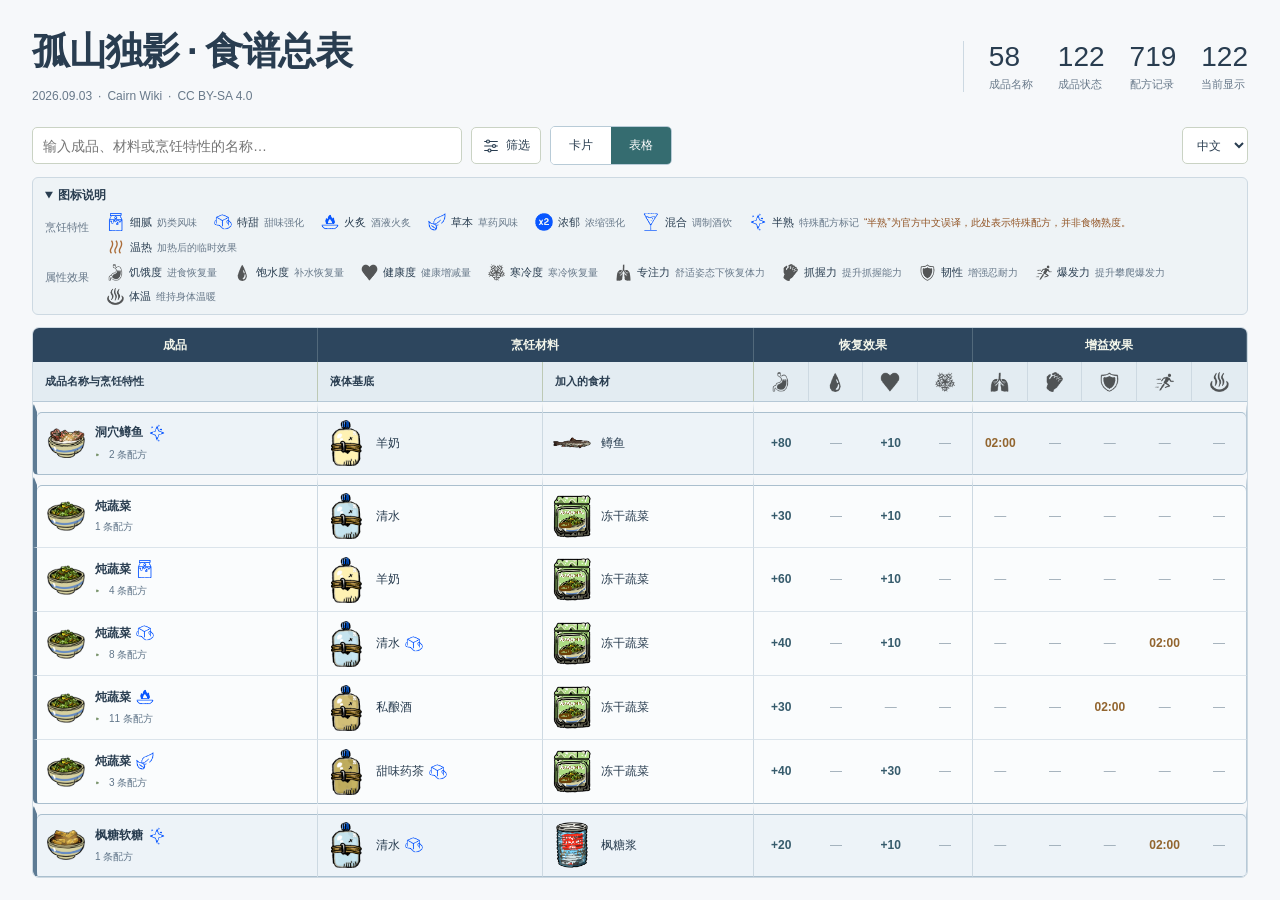
==== index.html @ 720f2db9 "Publish cookbook with 719 recipes" ====
<!doctype html>
<html lang="zh-CN"><head><meta charset="utf-8"><meta name="viewport" content="width=device-width, initial-scale=1"><title>孤山独影 · 食谱总表</title>
<style>
:root{color-scheme:light;--ink:#263f37;--muted:#69756b;--line:#dbe1d4;--paper:#faf9f3;--green:#386750}*{box-sizing:border-box}body{margin:0;background:var(--paper);color:var(--ink);font:14px Inter,"Segoe UI","Microsoft YaHei",sans-serif}main{max-width:1760px;height:100dvh;min-height:650px;margin:auto;padding:26px 32px 22px;display:flex;flex-direction:column}a{color:inherit;text-decoration:none}a:hover{text-decoration:underline}header{display:flex;align-items:center;justify-content:space-between;gap:24px;flex:none}.title-block{min-width:0}h1{font-size:38px;letter-spacing:-1.5px;margin:0 0 10px;font-weight:600}html[lang=en] h1{font-size:clamp(26px,2.5vw,38px);letter-spacing:-.04em}.eyebrow{display:flex;align-items:center;flex-wrap:wrap;gap:6px;font-size:12px;line-height:1.6;font-weight:400;color:var(--muted)}.eyebrow a{font:inherit}.summary{display:flex;gap:25px;border-left:1px solid var(--line);padding-left:25px;white-space:nowrap;flex-shrink:0}.summary b{display:block;font-size:28px;font-weight:500;font-variant-numeric:tabular-nums}.summary span{display:block;color:var(--muted);font-size:11px;margin-top:4px}.toolbar{display:flex;align-items:center;gap:9px;flex-wrap:wrap;margin:20px 0 12px;flex:none}input[type=search],select,button{height:37px;border:1px solid #cad3c4;border-radius:5px;background:white;color:var(--ink);font:inherit;padding:0 10px}input[type=search]{flex:1;min-width:200px;max-width:330px}select{font-size:12px}button{cursor:pointer}button:hover{background:#edf1e7}label{display:flex;align-items:center;gap:5px;font-size:12px;white-space:nowrap}input[type=checkbox]{accent-color:var(--green)}#language{margin-left:auto}button:focus-visible,a:focus-visible,select:focus-visible,input:focus-visible,summary:focus-visible,.table-frame:focus-visible{outline:2px solid #698553;outline-offset:2px}
.legend{flex:none;margin-bottom:12px;border:1px solid var(--line);border-radius:6px;padding:9px 12px;background:#f1f4eb}.legend summary{cursor:pointer;font-size:12px;font-weight:600;width:fit-content}.legend-content{padding-top:9px}.legend-row{display:flex;align-items:baseline;gap:12px;margin-bottom:8px}.legend-row:last-child{margin-bottom:0}.legend-label{font-size:11px;min-width:50px;color:var(--muted)}.legend-items{display:flex;flex-wrap:wrap;gap:7px 17px}.legend-entry{display:inline-flex;align-items:center;gap:5px;font-size:11px;line-height:1.5}.legend-entry small{font-size:10px;color:var(--muted)}.legend-note{margin:7px 0 0;font-size:10px;color:var(--muted)}.mod-icon{width:18px;height:18px;object-fit:contain;vertical-align:middle;flex:none}.stat-icon{width:20px;height:20px;object-fit:contain;filter:brightness(0) opacity(.65);vertical-align:middle}.mod-warm{color:#ab6c38}.legend-entry .stat-icon{width:17px;height:17px}
.table-frame{flex:1;min-height:240px;overflow:auto;border:1px solid var(--line);border-radius:7px;background:white;scrollbar-color:#acbba9 #edf0e8}table{border-collapse:separate;border-spacing:0;width:100%;min-width:1152px;table-layout:fixed}col.result{width:270px}col.base{width:214px}col.ingredient{width:200px}col.metric{width:52px}th{text-align:center;font-weight:600}thead tr:first-child th{height:34px;position:sticky;top:0;z-index:3;background:#293f36;color:#f2f5ea;font-size:12px;border-right:1px solid #496050}thead tr:nth-child(2) th{height:40px;position:sticky;top:34px;z-index:3;background:#e7ecdf;color:#3b5745;font-size:11px;border-bottom:1px solid #cbd6c1}.name-head{text-align:left;padding-left:12px}td{height:64px;padding:8px 10px;border-bottom:1px solid #e8ecdf;background:#fff;font-size:12px;vertical-align:middle;line-height:1.4}td:first-child,td:nth-child(3),td:nth-child(7){border-right:1px solid var(--line)}tr.alt td{background:#f5f7ef}tr.group-start td{border-top:1px solid #c7d1bf}tr:hover td{background:#eef3e7}.item-cell{display:flex;align-items:center;gap:10px;min-width:0}.item-image{width:38px;height:46px;object-fit:contain;flex:none}.item-copy{min-width:0;flex:1}.name-line{display:flex;align-items:center;gap:5px;min-width:0}.item-name{overflow-wrap:anywhere}.result-name{font-weight:600}.modifier{display:inline-flex;align-items:center;gap:3px;flex:none}.group-meta{display:flex;align-items:center;gap:6px;margin-top:5px;font-size:10px;color:#76816e}.result-toggle{display:inline-flex;align-items:center;gap:4px;height:auto;padding:1px 0;border:0;background:none;font-size:10px;color:inherit;text-align:left}.result-toggle:hover{background:none;color:var(--green);text-decoration:underline}.chevron{width:10px;color:#648355;display:inline-block;transition:transform .15s}.result-toggle[aria-expanded=true] .chevron{transform:rotate(90deg)}.group-summary[data-group]{cursor:pointer}.group-summary.is-open td{background:#eaf0e0}.recipe-detail td{background:#f8faf4}.recipe-detail .detail-label{font-size:10px;color:#7f8b77;margin-top:3px}.matching{color:#587c45}.num{text-align:center;font-variant-numeric:tabular-nums;color:#376448;font-weight:550}.num.buff{color:#886121}.num.negative{color:#a04a38}.num.zero{color:#b5bcb0;font-weight:400}.num.unknown{color:#aa671e}.flag{font-size:9px;color:#a26729}.empty{padding:40px;text-align:center;color:var(--muted)}
@media(max-width:1100px){header{flex-wrap:wrap}.summary{border-left:0;padding-left:0;gap:20px}main{padding:20px 16px;height:auto;min-height:100dvh}.table-frame{height:62vh;flex:auto}}@media(max-width:700px){h1{font-size:30px}.summary b{font-size:22px}.toolbar{gap:7px}.legend-row{display:block}.legend-label{display:block;margin-bottom:6px}.legend-entry small{display:none}#language{margin-left:0}}@media print{main{display:block;height:auto;padding:0}.toolbar{display:none}.table-frame{overflow:visible;height:auto;min-height:0;border:0}table{min-width:0}thead tr th{position:static!important}header{margin-bottom:16px}.legend{break-inside:avoid}.legend-content{display:block!important}.legend-entry small{display:none}td{font-size:8px;padding:3px;height:40px}.item-image{width:26px;height:32px}.mod-icon{width:12px;height:12px}.group-meta{display:none}tr{break-inside:avoid}@page{size:A3 landscape;margin:12mm}}
/* Group boundaries are continuous across both header rows and recipe rows. */
thead tr:nth-child(2) th{border-right:1px solid var(--line)}
thead tr:nth-child(2) th:is(:first-child,:nth-child(2),:nth-child(3),:nth-child(7)){border-right-color:#bdc9b5}
thead tr:nth-child(2) th:last-child{border-right:0}td:nth-child(2){border-right:1px solid var(--line)}
.filter-panel{display:contents}.mobile-controls{display:none}.cards{display:none}.rare-note{color:#925526;font-size:10px}.legend-entry:has(.rare-note){flex-wrap:wrap}.legend-entry .rare-note{max-width:340px}
.modifier[role=button]{cursor:help}.modifier:focus-visible{outline:2px solid #698553;outline-offset:3px}
.icon-hint{position:fixed;bottom:20px;left:50%;transform:translateX(-50%);z-index:20;max-width:calc(100vw - 24px);width:max-content;background:#293f36;color:white;padding:12px 14px;border-radius:8px;box-shadow:0 4px 20px #0002;display:flex;align-items:center;gap:14px;font-size:13px}.icon-hint[hidden]{display:none}.icon-hint button{flex:none;background:transparent;color:white;border-color:#768b7f;width:32px;height:32px;padding:0}
@media(max-width:768px){
 main{display:block;padding:20px 12px;min-height:100dvh;height:auto}header{display:block}h1{font-size:28px;letter-spacing:-1px;margin-bottom:8px}html[lang=en] h1{font-size:26px}.eyebrow{font-size:10px;gap:4px}.summary{display:grid;grid-template-columns:repeat(4,1fr);gap:0;padding:16px 0 0}.summary>div{padding-left:12px;border-left:1px solid var(--line)}.summary>div:first-child{padding-left:0;border-left:0}.summary b{font-size:23px}.summary span{font-size:10px}
 .toolbar{display:grid;grid-template-columns:auto 1fr auto;gap:10px;margin:18px 0 12px}input[type=search]{grid-column:1/-1;min-width:0;width:100%;max-width:none;font-size:16px;height:44px}.mobile-controls{display:contents}#filter-toggle{grid-column:1;height:42px;font-size:13px;min-width:68px}.view-toggle{grid-column:2;justify-self:center;display:flex;border:1px solid #cad3c4;border-radius:5px;overflow:hidden}.view-toggle button{height:40px;font-size:13px;border:0;border-radius:0;min-width:54px}.view-toggle button[aria-pressed=true]{background:var(--green);color:white}#language{grid-column:3;margin:0;height:42px;min-width:66px;max-width:84px}
 .filter-panel{display:none;grid-column:1/-1;grid-row:3;background:#f1f4eb;padding:12px;border:1px solid var(--line);border-radius:6px;gap:10px}.filter-panel.is-open{display:grid;grid-template-columns:1fr}.filter-panel select{width:100%;height:44px;font-size:16px}.filter-panel label{min-height:36px;white-space:normal;font-size:13px;line-height:1.6}.filter-panel input[type=checkbox]{width:18px;height:18px}.filter-panel button{height:42px}.legend{padding:9px 10px}.legend summary{font-size:12px;padding:3px 0}.legend-row{display:block}.legend-label{display:block;margin-bottom:8px}.legend-entry small{display:inline}.legend-items{gap:10px 15px}.legend-entry .rare-note{display:block;flex-basis:100%;max-width:none}.legend-note{line-height:1.8}.legend-entry{font-size:12px}
 .table-frame{height:65vh;min-height:240px}.table-frame table{min-width:1062px}.table-frame col.result{width:180px}.table-frame td:first-child{position:sticky;left:0;z-index:1;border-right:1px solid #bdc9b5;box-shadow:2px 0 3px #263f3710}.table-frame thead tr th:first-child{left:0;z-index:5}.table-frame thead tr:first-child th:first-child{z-index:6}

}
@media print{.mobile-controls,.cards,.icon-hint{display:none!important}body.card-view .table-frame{display:block}.table-frame td:first-child{position:static;box-shadow:none}}
 body.card-view .table-frame{display:none}body.card-view .cards{display:block}.recipe-card{border:1px solid #cdd6c3;border-radius:10px;background:#fdfdf9;margin-bottom:12px;padding:12px;overflow:hidden}.card-title{display:flex;align-items:center;gap:12px;margin-bottom:12px}.card-title .item-image{width:46px;height:56px}.card-title .name-line{font-size:17px;font-weight:600;line-height:1.4}.card-title .mod-icon{width:21px;height:21px}.card-ingredients{display:flex;align-items:center;gap:8px;margin:0 0 12px}.card-ingredient{display:flex;align-items:center;gap:6px;min-width:0;flex:1;font-size:13px}.card-ingredient .item-image{width:27px;height:34px}.card-ingredient .name-line{gap:3px;flex-wrap:wrap}.card-ingredient .item-copy{min-width:0}.ingredient-plus{font-size:16px;color:var(--muted);flex:none}.card-stats{display:grid;grid-template-columns:repeat(3,minmax(0,1fr));border:1px solid #cdd6c3;border-radius:7px;overflow:hidden;margin-bottom:10px}.card-stat{display:flex;align-items:center;justify-content:center;gap:10px;height:40px;border:0;border-radius:0;border-right:1px solid var(--line);border-bottom:1px solid var(--line);background:none;padding:4px;font-size:14px;min-width:0}.card-stat:nth-child(3n){border-right:0}.card-stat:nth-last-child(-n+3){border-bottom:0}.card-stat .stat-icon{width:21px;height:21px}.card-stat .zero{color:#a8b19f}.card-meta{background:#f1f4eb;border:1px solid var(--line);border-radius:5px;padding:0 8px;font-size:12px;color:var(--ink);min-height:40px;display:flex;align-items:center;gap:6px}.card-meta .result-toggle{font-size:13px;min-height:40px;flex:1;gap:5px}.card-meta .matching{font-size:10px}.card-alternatives{background:#f1f4eb;border:1px solid var(--line);border-radius:6px;margin-top:8px}.card-alternative{padding:12px 8px;border-bottom:1px solid var(--line)}.card-alternative:last-child{border-bottom:0}.card-alternative .detail-label{font-size:11px;color:var(--muted);margin-bottom:8px}.card-alternative .card-ingredients{margin:0}.cards-empty{padding:30px 10px;text-align:center;color:var(--muted);font-size:13px}.card-stat:focus-visible{outline-offset:-3px}
/* Shared card geometry and the grouped table palette. */
:root{--ink:#293d50;--muted:#68798a;--line:#cdd9e2;--paper:#f6f8fa;--green:#356c70;--family-a:#edf3f8;--family-b:#fafcfd;--rail:#5d7b94;--detail-line:#6e999d}
.legend{background:#eef3f6}.table-frame{background:var(--paper);scrollbar-color:#a4b8c8 #eef3f6}thead tr:first-child th{background:#2d465e;border-right-color:#52697b}thead tr:nth-child(2) th{background:#e3ecf2;color:var(--ink);border-bottom-color:#b6c8d6}td{border-bottom-color:#dbe4eb}.group-meta{color:#607589}.num{color:#365b6c}.num.zero{color:#9baab5}.num.buff{color:#92652f}.result-name{color:#293d50}
tr.family-a{--group-bg:var(--family-a)}tr.family-b{--group-bg:var(--family-b)}tbody tr td{background:var(--group-bg,#fff)}tbody tr.group-start td{border-top:0}tbody tr td:first-child{border-left:4px solid var(--rail)}tbody tr td:last-child{border-right:1px solid #b7c9d7}tbody tr:hover td{background:#e4eef4}
tbody tr.family-start td{border-top:10px solid var(--paper);box-shadow:inset 0 1px #aabfce;background-clip:padding-box}tbody tr.family-start td:first-child{border-top-left-radius:5px}tbody tr.family-start td:last-child{border-top-right-radius:5px}tbody tr.family-end td{border-bottom:1px solid #aabfce}tbody tr.family-end td:first-child{border-bottom-left-radius:5px}tbody tr.family-end td:last-child{border-bottom-right-radius:5px}
tbody tr.group-summary.is-open td{background:#dcebed;border-top:1px solid var(--detail-line);border-bottom:1px solid var(--detail-line)}tbody tr.group-summary.is-open.family-start td{border-top:10px solid var(--paper);box-shadow:inset 0 1px var(--detail-line)}tbody tr.recipe-detail td{background:#fbfdfd;border-bottom-color:#e3ecee;color:#6b818b;height:51px}tbody tr.recipe-detail:hover td{background:#f0f6f7}tbody tr.recipe-detail td:first-child{border-left:14px solid var(--group-bg);box-shadow:inset 2px 0 var(--detail-line);padding-left:22px}tbody tr.recipe-detail td:last-child{border-right:2px solid var(--detail-line)}tbody tr.detail-start td{border-top:1px solid var(--detail-line)}tbody tr.detail-end td{border-bottom:2px solid var(--detail-line)}.detail-result .detail-label{font-size:11px;color:#4b707b}.detail-result .matching{display:block;font-size:10px;margin:4px 0 0 17px}
.mobile-controls{display:contents}.view-toggle{display:flex;border:1px solid #b8cbd7;border-radius:5px;overflow:hidden;flex:none}.view-toggle button{border:0;border-radius:0;min-width:60px;height:37px;font-size:12px}.view-toggle button[aria-pressed=true]{background:var(--green);color:white}#filter-toggle{display:inline-flex;align-items:center;justify-content:center;gap:6px;font-size:12px}.filter-icon{width:18px;height:18px;flex:none}
.filter-panel{display:none;order:5;width:100%;gap:10px;align-items:center;flex-wrap:wrap;background:#eef3f6;border:1px solid var(--line);padding:10px;border-radius:6px}.filter-panel.is-open{display:flex}#language{margin-left:auto}.toolbar input[type=search]{max-width:430px}.cards{min-height:0}body.card-view .cards{display:grid;grid-template-columns:repeat(3,minmax(0,1fr));grid-auto-rows:max-content;gap:16px;overflow:auto;flex:1;align-items:start;padding:2px 4px 14px 0;scrollbar-color:#a4b8c8 #eef3f6}.recipe-card{border-color:#b4c8d7;background:#fff;margin:0;padding:14px;border-radius:8px;min-width:0}.recipe-card.is-open{border-color:#6c969d;box-shadow:0 0 0 1px #6c969d33}
.card-title{display:grid;grid-template-columns:54px minmax(0,1fr);gap:12px;margin-bottom:14px;min-height:72px}.card-title>.item-image{width:54px;height:72px;object-fit:contain}.card-heading{min-width:0}.card-heading>.name-line{font-size:17px;line-height:1.45;font-weight:600;margin-bottom:8px}.card-title .card-ingredients{margin:0}.card-title .card-ingredients .name-line{font-size:12px;font-weight:400;line-height:1.4}.card-ingredient{font-size:12px;gap:4px}.card-ingredient .item-image{width:22px;height:28px}.card-ingredients{gap:5px}.card-stats{border-color:#b9ccda}.card-stat{display:grid;grid-template-columns:24px 5ch;align-items:center;justify-content:center;gap:10px;height:42px;padding:4px 6px;font-size:14px}.card-stat>.stat-icon{justify-self:center}.card-stat>.num{text-align:right;justify-self:stretch;font-variant-numeric:tabular-nums}.card-meta{background:#edf4f5;border-color:#cadcdf}.card-alternatives{background:#f2f7f8;border-color:#8daeb6}.card-alternative{display:grid;grid-template-columns:52px minmax(0,1fr);align-items:center;gap:8px;padding:12px 8px}.card-alternative .detail-label{margin:0;font-size:11px;color:#496473}.card-alternative .card-ingredients{margin:0}.card-alternative .card-ingredient{font-size:12px}.card-alternative .mod-icon{width:16px;height:16px}.cards-empty{grid-column:1/-1}
@media(min-width:769px) and (max-width:1350px){body.card-view .cards{grid-template-columns:repeat(2,minmax(0,1fr))}}
@media(min-width:769px) and (max-width:1100px){body.card-view .cards{max-height:70vh}}
@media(max-width:768px){header{text-align:center}.eyebrow{justify-content:center}.summary{text-align:center}.summary>div,.summary>div:first-child{padding-left:0}.toolbar input[type=search]{max-width:none}.filter-panel{order:initial;width:auto;align-items:stretch}.filter-panel.is-open{display:grid}#filter-toggle{height:42px;font-size:13px;min-width:76px}.view-toggle button{height:40px;min-width:50px}.toolbar{column-gap:8px}#language{margin-left:0}body.card-view .cards{grid-template-columns:minmax(0,1fr);gap:12px;overflow:visible;padding:0}.recipe-card{padding:12px}.card-title{grid-template-columns:48px minmax(0,1fr);gap:10px}.card-title>.item-image{width:48px;height:68px}.card-heading>.name-line{font-size:16px}.card-stat{grid-template-columns:22px 4.7ch;gap:6px;padding:4px;font-size:14px}.card-alternative{grid-template-columns:44px minmax(0,1fr);gap:5px;padding:10px 6px}.card-alternative .detail-label{font-size:10px}.card-alternative .card-ingredient{font-size:11px;gap:3px}.card-alternative .item-image{width:20px;height:26px}.card-alternative .ingredient-plus{font-size:13px}.card-title .mod-icon{width:18px;height:18px}}
@media print{.mobile-controls,.cards,.icon-hint{display:none!important}body.card-view .table-frame{display:block}.table-frame td:first-child{position:static;box-shadow:none}tbody tr.family-start td{border-top-width:6px}.toolbar{display:none!important}}
</style></head><body><main>
<header><div class="title-block"><h1 data-i18n="title">孤山独影 · 食谱总表</h1><div class="eyebrow"><span>2026.09.03</span><span>·</span><a href="https://cairn.wiki.gg/wiki/Consumables" target="_blank" rel="noreferrer">Cairn Wiki</a><span>·</span><a href="https://creativecommons.org/licenses/by-sa/4.0/" target="_blank" rel="noreferrer">CC BY-SA 4.0</a></div></div><div class="summary"><div><b>58</b><span data-i18n="products"></span></div><div><b>122</b><span data-i18n="variants"></span></div><div><b>719</b><span data-i18n="recipes"></span></div><div><b id="shown" aria-live="polite">122</b><span data-i18n="shown"></span></div></div></header>
<div class="toolbar"><input id="search" type="search"><div class="filter-panel" id="filters"><select id="category"></select><select id="modifier"></select><select id="buff"></select><label><input id="unique" type="checkbox" checked><span data-i18n="grouped"></span></label><label><input id="warm" type="checkbox"><span data-i18n="warm"></span></label><button id="reset" data-i18n="reset"></button></div><div class="mobile-controls"><button id="filter-toggle" aria-expanded="false" aria-controls="filters"><svg class="filter-icon" viewBox="0 0 24 24" fill="none" stroke="currentColor" stroke-width="1.6" aria-hidden="true"><path d="M3 6h18M3 12h18M3 18h18"/><circle cx="8" cy="6" r="2" fill="var(--paper)"/><circle cx="16" cy="12" r="2" fill="var(--paper)"/><circle cx="10" cy="18" r="2" fill="var(--paper)"/></svg><span id="filter-label"></span></button><div class="view-toggle"><button id="view-cards" data-i18n="cards" aria-pressed="true"></button><button id="view-table" data-i18n="tableView" aria-pressed="false"></button></div></div><select id="language"><option value="zh">中文</option><option value="en">英文</option></select></div>
<details class="legend" open><summary data-i18n="legend"></summary><div class="legend-content"><div class="legend-row"><span class="legend-label" data-i18n="characteristics"></span><div class="legend-items" id="modifier-legend"></div></div><div class="legend-row"><span class="legend-label" data-i18n="effects"></span><div class="legend-items" id="stat-legend"></div></div></div></details>
<div class="table-frame" tabindex="0"><table><colgroup><col class="result"><col class="base"><col class="ingredient"><col span="9" class="metric"></colgroup><thead><tr><th scope="colgroup" data-i18n="consumable"></th><th colspan="2" scope="colgroup" data-i18n="ingredients"></th><th colspan="4" scope="colgroup" data-i18n="needs"></th><th colspan="5" scope="colgroup" data-i18n="buffs"></th></tr><tr><th scope="col" class="name-head" data-i18n="name"></th><th scope="col" class="name-head" data-i18n="base"></th><th scope="col" class="name-head" data-i18n="ingredient"></th><th scope="col" data-field="Hunger"><img class="stat-icon" src="[data-uri]" alt="" aria-hidden="true"></th><th scope="col" data-field="Thirst"><img class="stat-icon" src="[data-uri]" alt="" aria-hidden="true"></th><th scope="col" data-field="Health"><img class="stat-icon" src="[data-uri]" alt="" aria-hidden="true"></th><th scope="col" data-field="Cold"><img class="stat-icon" src="[data-uri]" alt="" aria-hidden="true"></th><th scope="col" data-field="Focus"><img class="stat-icon" src="[data-uri]" alt="" aria-hidden="true"></th><th scope="col" data-field="Grip"><img class="stat-icon" src="[data-uri]" alt="" aria-hidden="true"></th><th scope="col" data-field="Grit"><img class="stat-icon" src="[data-uri]" alt="" aria-hidden="true"></th><th scope="col" data-field="Burst"><img class="stat-icon" src="[data-uri]" alt="" aria-hidden="true"></th><th scope="col" data-field="Temp"><img class="stat-icon" src="[data-uri]" alt="" aria-hidden="true"></th></tr></thead><tbody id="body"></tbody></table><div id="empty" class="empty" data-i18n="empty" hidden></div></div>
<section class="cards" id="cards"></section><div class="icon-hint" id="icon-hint" hidden><span id="icon-hint-text" role="status"></span><button id="close-hint">×</button></div></main><script>
const ROWS=[{"result":{"name":"Berry milk","modifiers":["Rare"],"image":"assets/ITEM_BERRY_MILK.png","url":"https://cairn.wiki.gg/wiki/Berry_milk"},"item1":{"name":"Goat milk","modifiers":[],"image":"assets/ITEM_GOAT_MILK.png","url":"https://cairn.wiki.gg/wiki/Goat_milk"},"item2":{"name":"Raspberries","modifiers":[],"image":"assets/ITEM_RASPBERRIES.png","url":"https://cairn.wiki.gg/wiki/Raspberries"},"source":"https://cairn.wiki.gg/wiki/Berry_milk","notes":[],"values":{"Hunger":"+30","Thirst":"+30","Health":"0","Cold":"0","Focus":"0","Grip":"0","Grit":"0","Burst":"02:00","Temp":"0"}},{"result":{"name":"Berry milk","modifiers":["Rare"],"image":"assets/ITEM_BERRY_MILK.png","url":"https://cairn.wiki.gg/wiki/Berry_milk"},"item1":{"name":"Goat milk","modifiers":["Intense"],"image":"assets/ITEM_GOAT_MILK.png","url":"https://cairn.wiki.gg/wiki/Goat_milk"},"item2":{"name":"Raspberries","modifiers":[],"image":"assets/ITEM_RASPBERRIES.png","url":"https://cairn.wiki.gg/wiki/Raspberries"},"source":"https://cairn.wiki.gg/wiki/Berry_milk","notes":[],"values":{"Hunger":"+30","Thirst":"+30","Health":"0","Cold":"0","Focus":"0","Grip":"0","Grit":"0","Burst":"02:00","Temp":"0"}},{"result":{"name":"Berry milk","modifiers":["Rare"],"image":"assets/ITEM_BERRY_MILK.png","url":"https://cairn.wiki.gg/wiki/Berry_milk"},"item1":{"name":"Goat milk","modifiers":["Extra sweet"],"image":"assets/ITEM_GOAT_MILK.png","url":"https://cairn.wiki.gg/wiki/Goat_milk"},"item2":{"name":"Raspberries","modifiers":[],"image":"assets/ITEM_RASPBERRIES.png","url":"https://cairn.wiki.gg/wiki/Raspberries"},"source":"https://cairn.wiki.gg/wiki/Berry_milk","notes":[],"values":{"Hunger":"+30","Thirst":"+30","Health":"0","Cold":"0","Focus":"0","Grip":"0","Grit":"0","Burst":"02:00","Temp":"0"}},{"result":{"name":"Bloody Mary","modifiers":["Mixed"],"image":"assets/ITEM_BLOODY_MARY.png","url":"https://cairn.wiki.gg/wiki/Bloody_Mary"},"item1":{"name":"Booze","modifiers":[],"image":"assets/ITEM_BOOZE.png","url":"https://cairn.wiki.gg/wiki/Booze"},"item2":{"name":"Tomato","modifiers":[],"image":"assets/ITEM_TOMATO.png","url":"https://cairn.wiki.gg/wiki/Tomato"},"source":"https://cairn.wiki.gg/wiki/Bloody_Mary","notes":[],"values":{"Hunger":"0","Thirst":"-5","Health":"-5","Cold":"0","Focus":"0","Grip":"0","Grit":"04:00","Burst":"0","Temp":"04:00"}},{"result":{"name":"Bloody Mary","modifiers":["Mixed"],"image":"assets/ITEM_BLOODY_MARY.png","url":"https://cairn.wiki.gg/wiki/Bloody_Mary"},"item1":{"name":"Chocolate martini","modifiers":["Mixed"],"image":"assets/ITEM_CHOCOLATE_DRINK.png","url":"https://cairn.wiki.gg/wiki/Chocolate_martini"},"item2":{"name":"Tomato","modifiers":[],"image":"assets/ITEM_TOMATO.png","url":"https://cairn.wiki.gg/wiki/Tomato"},"source":"https://cairn.wiki.gg/wiki/Bloody_Mary","notes":[],"values":{"Hunger":"0","Thirst":"-5","Health":"-5","Cold":"0","Focus":"0","Grip":"0","Grit":"04:00","Burst":"0","Temp":"04:00"}},{"result":{"name":"Bloody Mary","modifiers":["Mixed"],"image":"assets/ITEM_BLOODY_MARY.png","url":"https://cairn.wiki.gg/wiki/Bloody_Mary"},"item1":{"name":"Daiquiri","modifiers":["Mixed"],"image":"assets/ITEM_DAIQUIRI.png","url":"https://cairn.wiki.gg/wiki/Daiquiri"},"item2":{"name":"Tomato","modifiers":[],"image":"assets/ITEM_TOMATO.png","url":"https://cairn.wiki.gg/wiki/Tomato"},"source":"https://cairn.wiki.gg/wiki/Bloody_Mary","notes":[],"values":{"Hunger":"0","Thirst":"-5","Health":"-5","Cold":"0","Focus":"0","Grip":"0","Grit":"04:00","Burst":"0","Temp":"04:00"}},{"result":{"name":"Bloody Mary","modifiers":["Mixed"],"image":"assets/ITEM_BLOODY_MARY.png","url":"https://cairn.wiki.gg/wiki/Bloody_Mary"},"item1":{"name":"Eggnog","modifiers":["Mixed"],"image":"assets/ITEM_GOAT_MILK.png","url":"https://cairn.wiki.gg/wiki/Eggnog"},"item2":{"name":"Tomato","modifiers":[],"image":"assets/ITEM_TOMATO.png","url":"https://cairn.wiki.gg/wiki/Tomato"},"source":"https://cairn.wiki.gg/wiki/Bloody_Mary","notes":[],"values":{"Hunger":"0","Thirst":"-5","Health":"-5","Cold":"0","Focus":"0","Grip":"0","Grit":"04:00","Burst":"0","Temp":"04:00"}},{"result":{"name":"Bloody Mary","modifiers":["Mixed"],"image":"assets/ITEM_BLOODY_MARY.png","url":"https://cairn.wiki.gg/wiki/Bloody_Mary"},"item1":{"name":"Grog","modifiers":["Mixed"],"image":"assets/ITEM_GROG.png","url":"https://cairn.wiki.gg/wiki/Grog"},"item2":{"name":"Tomato","modifiers":[],"image":"assets/ITEM_TOMATO.png","url":"https://cairn.wiki.gg/wiki/Tomato"},"source":"https://cairn.wiki.gg/wiki/Bloody_Mary","notes":[],"values":{"Hunger":"0","Thirst":"-5","Health":"-5","Cold":"0","Focus":"0","Grip":"0","Grit":"04:00","Burst":"0","Temp":"04:00"}},{"result":{"name":"Bloody Mary","modifiers":["Mixed"],"image":"assets/ITEM_BLOODY_MARY.png","url":"https://cairn.wiki.gg/wiki/Bloody_Mary"},"item1":{"name":"Highlander","modifiers":["Mixed"],"image":"assets/ITEM_GENTIAN_INFUSION.png","url":"https://cairn.wiki.gg/wiki/Highlander"},"item2":{"name":"Tomato","modifiers":[],"image":"assets/ITEM_TOMATO.png","url":"https://cairn.wiki.gg/wiki/Tomato"},"source":"https://cairn.wiki.gg/wiki/Bloody_Mary","notes":[],"values":{"Hunger":"0","Thirst":"-5","Health":"-5","Cold":"0","Focus":"0","Grip":"0","Grit":"04:00","Burst":"0","Temp":"04:00"}},{"result":{"name":"Bloody Mary","modifiers":["Mixed"],"image":"assets/ITEM_BLOODY_MARY.png","url":"https://cairn.wiki.gg/wiki/Bloody_Mary"},"item1":{"name":"Hot toddy","modifiers":["Mixed"],"image":"assets/ITEM_HOT_TODDY.png","url":"https://cairn.wiki.gg/wiki/Hot_toddy"},"item2":{"name":"Tomato","modifiers":[],"image":"assets/ITEM_TOMATO.png","url":"https://cairn.wiki.gg/wiki/Tomato"},"source":"https://cairn.wiki.gg/wiki/Bloody_Mary","notes":[],"values":{"Hunger":"0","Thirst":"-5","Health":"-5","Cold":"0","Focus":"0","Grip":"0","Grit":"04:00","Burst":"0","Temp":"04:00"}},{"result":{"name":"Bloody Mary","modifiers":["Mixed"],"image":"assets/ITEM_BLOODY_MARY.png","url":"https://cairn.wiki.gg/wiki/Bloody_Mary"},"item1":{"name":"Sangria","modifiers":["Mixed"],"image":"assets/ITEM_SANGRIA.png","url":"https://cairn.wiki.gg/wiki/Sangria"},"item2":{"name":"Tomato","modifiers":[],"image":"assets/ITEM_TOMATO.png","url":"https://cairn.wiki.gg/wiki/Tomato"},"source":"https://cairn.wiki.gg/wiki/Bloody_Mary","notes":[],"values":{"Hunger":"0","Thirst":"-5","Health":"-5","Cold":"0","Focus":"0","Grip":"0","Grit":"04:00","Burst":"0","Temp":"04:00"}},{"result":{"name":"Bloody Mary","modifiers":["Mixed"],"image":"assets/ITEM_BLOODY_MARY.png","url":"https://cairn.wiki.gg/wiki/Bloody_Mary"},"item1":{"name":"Spiked coffee","modifiers":["Mixed"],"image":"assets/ITEM_COFFEE.png","url":"https://cairn.wiki.gg/wiki/Spiked_coffee"},"item2":{"name":"Tomato","modifiers":[],"image":"assets/ITEM_TOMATO.png","url":"https://cairn.wiki.gg/wiki/Tomato"},"source":"https://cairn.wiki.gg/wiki/Bloody_Mary","notes":[],"values":{"Hunger":"0","Thirst":"-5","Health":"-5","Cold":"0","Focus":"0","Grip":"0","Grit":"04:00","Burst":"0","Temp":"04:00"}},{"result":{"name":"Bloody Mary","modifiers":["Mixed"],"image":"assets/ITEM_BLOODY_MARY.png","url":"https://cairn.wiki.gg/wiki/Bloody_Mary"},"item1":{"name":"White velvet","modifiers":["Mixed"],"image":"assets/ITEM_GOAT_MILK.png","url":"https://cairn.wiki.gg/wiki/White_velvet"},"item2":{"name":"Tomato","modifiers":[],"image":"assets/ITEM_TOMATO.png","url":"https://cairn.wiki.gg/wiki/Tomato"},"source":"https://cairn.wiki.gg/wiki/Bloody_Mary","notes":[],"values":{"Hunger":"0","Thirst":"-5","Health":"-5","Cold":"0","Focus":"0","Grip":"0","Grit":"04:00","Burst":"0","Temp":"04:00"}},{"result":{"name":"Boiled eggs","modifiers":[],"image":"assets/ITEM_BOILED_EGGS.png","url":"https://cairn.wiki.gg/wiki/Boiled_eggs"},"item1":{"name":"Clear water","modifiers":[],"image":"assets/ITEM_CLEAR_WATER.png","url":"https://cairn.wiki.gg/wiki/Clear_water"},"item2":{"name":"Eggs","modifiers":[],"image":"assets/ITEM_EGGS.png","url":"https://cairn.wiki.gg/wiki/Eggs"},"source":"https://cairn.wiki.gg/wiki/Boiled_eggs","notes":[],"values":{"Hunger":"+40","Thirst":"0","Health":"0","Cold":"0","Focus":"0","Grip":"0","Grit":"0","Burst":"0","Temp":"0"}},{"result":{"name":"Boiled eggs","modifiers":["Creamy"],"image":"assets/ITEM_BOILED_EGGS.png","url":"https://cairn.wiki.gg/wiki/Boiled_eggs"},"item1":{"name":"Goat milk","modifiers":[],"image":"assets/ITEM_GOAT_MILK.png","url":"https://cairn.wiki.gg/wiki/Goat_milk"},"item2":{"name":"Eggs","modifiers":[],"image":"assets/ITEM_EGGS.png","url":"https://cairn.wiki.gg/wiki/Eggs"},"source":"https://cairn.wiki.gg/wiki/Boiled_eggs","notes":[],"values":{"Hunger":"+60","Thirst":"0","Health":"0","Cold":"0","Focus":"0","Grip":"0","Grit":"0","Burst":"0","Temp":"0"}},{"result":{"name":"Boiled eggs","modifiers":["Creamy"],"image":"assets/ITEM_BOILED_EGGS.png","url":"https://cairn.wiki.gg/wiki/Boiled_eggs"},"item1":{"name":"Goat milk","modifiers":["Intense"],"image":"assets/ITEM_GOAT_MILK.png","url":"https://cairn.wiki.gg/wiki/Goat_milk"},"item2":{"name":"Eggs","modifiers":[],"image":"assets/ITEM_EGGS.png","url":"https://cairn.wiki.gg/wiki/Eggs"},"source":"https://cairn.wiki.gg/wiki/Boiled_eggs","notes":[],"values":{"Hunger":"+60","Thirst":"0","Health":"0","Cold":"0","Focus":"0","Grip":"0","Grit":"0","Burst":"0","Temp":"0"}},{"result":{"name":"Boiled eggs","modifiers":["Creamy"],"image":"assets/ITEM_BOILED_EGGS.png","url":"https://cairn.wiki.gg/wiki/Boiled_eggs"},"item1":{"name":"Goat milk","modifiers":["Extra sweet"],"image":"assets/ITEM_GOAT_MILK.png","url":"https://cairn.wiki.gg/wiki/Goat_milk"},"item2":{"name":"Eggs","modifiers":[],"image":"assets/ITEM_EGGS.png","url":"https://cairn.wiki.gg/wiki/Eggs"},"source":"https://cairn.wiki.gg/wiki/Boiled_eggs","notes":[],"values":{"Hunger":"+60","Thirst":"0","Health":"0","Cold":"0","Focus":"0","Grip":"0","Grit":"0","Burst":"0","Temp":"0"}},{"result":{"name":"Boiled eggs","modifiers":["Creamy"],"image":"assets/ITEM_BOILED_EGGS.png","url":"https://cairn.wiki.gg/wiki/Boiled_eggs"},"item1":{"name":"Goat milk","modifiers":["Herbal"],"image":"assets/ITEM_GOAT_MILK.png","url":"https://cairn.wiki.gg/wiki/Goat_milk"},"item2":{"name":"Eggs","modifiers":[],"image":"assets/ITEM_EGGS.png","url":"https://cairn.wiki.gg/wiki/Eggs"},"source":"https://cairn.wiki.gg/wiki/Boiled_eggs","notes":[],"values":{"Hunger":"+60","Thirst":"0","Health":"0","Cold":"0","Focus":"0","Grip":"0","Grit":"0","Burst":"0","Temp":"0"}},{"result":{"name":"Boiled eggs","modifiers":["Creamy"],"image":"assets/ITEM_BOILED_EGGS.png","url":"https://cairn.wiki.gg/wiki/Boiled_eggs"},"item1":{"name":"Berry milk","modifiers":["Rare"],"image":"assets/ITEM_BERRY_MILK.png","url":"https://cairn.wiki.gg/wiki/Berry_milk"},"item2":{"name":"Eggs","modifiers":[],"image":"assets/ITEM_EGGS.png","url":"https://cairn.wiki.gg/wiki/Eggs"},"source":"https://cairn.wiki.gg/wiki/Boiled_eggs","notes":[],"values":{"Hunger":"+60","Thirst":"0","Health":"0","Cold":"0","Focus":"0","Grip":"0","Grit":"0","Burst":"0","Temp":"0"}},{"result":{"name":"Boiled eggs","modifiers":["Extra sweet"],"image":"assets/ITEM_BOILED_EGGS.png","url":"https://cairn.wiki.gg/wiki/Boiled_eggs"},"item1":{"name":"Clear water","modifiers":["Extra sweet"],"image":"assets/ITEM_CLEAR_WATER.png","url":"https://cairn.wiki.gg/wiki/Clear_water"},"item2":{"name":"Eggs","modifiers":[],"image":"assets/ITEM_EGGS.png","url":"https://cairn.wiki.gg/wiki/Eggs"},"source":"https://cairn.wiki.gg/wiki/Boiled_eggs","notes":[],"values":{"Hunger":"+40","Thirst":"0","Health":"0","Cold":"0","Focus":"0","Grip":"0","Grit":"0","Burst":"02:00","Temp":"0"}},{"result":{"name":"Boiled eggs","modifiers":["Extra sweet"],"image":"assets/ITEM_BOILED_EGGS.png","url":"https://cairn.wiki.gg/wiki/Boiled_eggs"},"item1":{"name":"Alpine cola","modifiers":[],"image":"assets/ITEM_CAN_ALPINE_COLA.png","url":"https://cairn.wiki.gg/wiki/Alpine_cola"},"item2":{"name":"Eggs","modifiers":[],"image":"assets/ITEM_EGGS.png","url":"https://cairn.wiki.gg/wiki/Eggs"},"source":"https://cairn.wiki.gg/wiki/Boiled_eggs","notes":[],"values":{"Hunger":"+40","Thirst":"0","Health":"0","Cold":"0","Focus":"0","Grip":"0","Grit":"0","Burst":"02:00","Temp":"0"}},{"result":{"name":"Boiled eggs","modifiers":["Extra sweet"],"image":"assets/ITEM_BOILED_EGGS.png","url":"https://cairn.wiki.gg/wiki/Boiled_eggs"},"item1":{"name":"Yellow Yak","modifiers":[],"image":"assets/ITEM_CAN_YELLOW_YAK.png","url":"https://cairn.wiki.gg/wiki/Yellow_Yak"},"item2":{"name":"Eggs","modifiers":[],"image":"assets/ITEM_EGGS.png","url":"https://cairn.wiki.gg/wiki/Eggs"},"source":"https://cairn.wiki.gg/wiki/Boiled_eggs","notes":[],"values":{"Hunger":"+40","Thirst":"0","Health":"0","Cold":"0","Focus":"0","Grip":"0","Grit":"0","Burst":"02:00","Temp":"0"}},{"result":{"name":"Boiled eggs","modifiers":["Extra sweet"],"image":"assets/ITEM_BOILED_EGGS.png","url":"https://cairn.wiki.gg/wiki/Boiled_eggs"},"item1":{"name":"Raspberry juice","modifiers":[],"image":"assets/ITEM_RASPBERRY_JUICE.png","url":"https://cairn.wiki.gg/wiki/Raspberry_juice"},"item2":{"name":"Eggs","modifiers":[],"image":"assets/ITEM_EGGS.png","url":"https://cairn.wiki.gg/wiki/Eggs"},"source":"https://cairn.wiki.gg/wiki/Boiled_eggs","notes":[],"values":{"Hunger":"+40","Thirst":"0","Health":"0","Cold":"0","Focus":"0","Grip":"0","Grit":"0","Burst":"02:00","Temp":"0"}},{"result":{"name":"Boiled eggs","modifiers":["Extra sweet"],"image":"assets/ITEM_BOILED_EGGS.png","url":"https://cairn.wiki.gg/wiki/Boiled_eggs"},"item1":{"name":"Raspberry juice","modifiers":["Extra sweet"],"image":"assets/ITEM_RASPBERRY_JUICE.png","url":"https://cairn.wiki.gg/wiki/Raspberry_juice"},"item2":{"name":"Eggs","modifiers":[],"image":"assets/ITEM_EGGS.png","url":"https://cairn.wiki.gg/wiki/Eggs"},"source":"https://cairn.wiki.gg/wiki/Boiled_eggs","notes":[],"values":{"Hunger":"+40","Thirst":"0","Health":"0","Cold":"0","Focus":"0","Grip":"0","Grit":"0","Burst":"02:00","Temp":"0"}},{"result":{"name":"Boiled plants","modifiers":[],"image":"assets/ITEM_BOILED_PLANTS.png","url":"https://cairn.wiki.gg/wiki/Boiled_plants"},"item1":{"name":"Ultimate infusion","modifiers":["Intense"],"image":"assets/ITEM_ULTIMATE_INFUSION.png","url":"https://cairn.wiki.gg/wiki/Ultimate_infusion"},"item2":{"name":"Gentian","modifiers":[],"image":"assets/ITEM_GENTIAN.png","url":"https://cairn.wiki.gg/wiki/Gentian"},"source":"https://cairn.wiki.gg/wiki/Boiled_plants","notes":[],"values":{"Hunger":"+10","Thirst":"0","Health":"+30","Cold":"0","Focus":"05:00","Grip":"05:00","Grit":"05:00","Burst":"0","Temp":"0"}},{"result":{"name":"Boiled plants","modifiers":[],"image":"assets/ITEM_BOILED_PLANTS.png","url":"https://cairn.wiki.gg/wiki/Boiled_plants"},"item1":{"name":"Ultimate infusion","modifiers":["Intense"],"image":"assets/ITEM_ULTIMATE_INFUSION.png","url":"https://cairn.wiki.gg/wiki/Ultimate_infusion"},"item2":{"name":"Juniper","modifiers":[],"image":"assets/ITEM_JUNIPER.png","url":"https://cairn.wiki.gg/wiki/Juniper"},"source":"https://cairn.wiki.gg/wiki/Boiled_plants","notes":[],"values":{"Hunger":"+10","Thirst":"0","Health":"+30","Cold":"0","Focus":"05:00","Grip":"05:00","Grit":"05:00","Burst":"0","Temp":"0"}},{"result":{"name":"Boiled plants","modifiers":[],"image":"assets/ITEM_BOILED_PLANTS.png","url":"https://cairn.wiki.gg/wiki/Boiled_plants"},"item1":{"name":"Ultimate infusion","modifiers":["Intense"],"image":"assets/ITEM_ULTIMATE_INFUSION.png","url":"https://cairn.wiki.gg/wiki/Ultimate_infusion"},"item2":{"name":"Nettle","modifiers":[],"image":"assets/ITEM_NETTLE.png","url":"https://cairn.wiki.gg/wiki/Nettle"},"source":"https://cairn.wiki.gg/wiki/Boiled_plants","notes":[],"values":{"Hunger":"+10","Thirst":"0","Health":"+30","Cold":"0","Focus":"05:00","Grip":"05:00","Grit":"05:00","Burst":"0","Temp":"0"}},{"result":{"name":"Boiled plants","modifiers":[],"image":"assets/ITEM_BOILED_PLANTS.png","url":"https://cairn.wiki.gg/wiki/Boiled_plants"},"item1":{"name":"Ultimate infusion","modifiers":["Intense"],"image":"assets/ITEM_ULTIMATE_INFUSION.png","url":"https://cairn.wiki.gg/wiki/Ultimate_infusion"},"item2":{"name":"Dandelion","modifiers":[],"image":"assets/ITEM_DANDELION.png","url":"https://cairn.wiki.gg/wiki/Dandelion"},"source":"https://cairn.wiki.gg/wiki/Boiled_plants","notes":[],"values":{"Hunger":"+10","Thirst":"0","Health":"+30","Cold":"0","Focus":"05:00","Grip":"05:00","Grit":"05:00","Burst":"0","Temp":"0"}},{"result":{"name":"Boiled plants","modifiers":[],"image":"assets/ITEM_BOILED_PLANTS.png","url":"https://cairn.wiki.gg/wiki/Boiled_plants"},"item1":{"name":"Ultimate infusion","modifiers":["Intense"],"image":"assets/ITEM_ULTIMATE_INFUSION.png","url":"https://cairn.wiki.gg/wiki/Ultimate_infusion"},"item2":{"name":"Plantain","modifiers":[],"image":"assets/ITEM_PLANTAIN.png","url":"https://cairn.wiki.gg/wiki/Plantain"},"source":"https://cairn.wiki.gg/wiki/Boiled_plants","notes":[],"values":{"Hunger":"+10","Thirst":"0","Health":"+30","Cold":"0","Focus":"05:00","Grip":"05:00","Grit":"05:00","Burst":"0","Temp":"0"}},{"result":{"name":"Boiled plants","modifiers":[],"image":"assets/ITEM_BOILED_PLANTS.png","url":"https://cairn.wiki.gg/wiki/Boiled_plants"},"item1":{"name":"Ultimate infusion","modifiers":["Intense"],"image":"assets/ITEM_ULTIMATE_INFUSION.png","url":"https://cairn.wiki.gg/wiki/Ultimate_infusion"},"item2":{"name":"Thistle","modifiers":[],"image":"assets/ITEM_THISTLE.png","url":"https://cairn.wiki.gg/wiki/Thistle"},"source":"https://cairn.wiki.gg/wiki/Boiled_plants","notes":[],"values":{"Hunger":"+10","Thirst":"0","Health":"+30","Cold":"0","Focus":"05:00","Grip":"05:00","Grit":"05:00","Burst":"0","Temp":"0"}},{"result":{"name":"Boiled plants","modifiers":[],"image":"assets/ITEM_BOILED_PLANTS.png","url":"https://cairn.wiki.gg/wiki/Boiled_plants"},"item1":{"name":"Ultimate infusion","modifiers":["Intense"],"image":"assets/ITEM_ULTIMATE_INFUSION.png","url":"https://cairn.wiki.gg/wiki/Ultimate_infusion"},"item2":{"name":"Wild garlic","modifiers":[],"image":"assets/ITEM_WILD_GARLIC.png","url":"https://cairn.wiki.gg/wiki/Wild_garlic"},"source":"https://cairn.wiki.gg/wiki/Boiled_plants","notes":[],"values":{"Hunger":"+10","Thirst":"0","Health":"+30","Cold":"0","Focus":"05:00","Grip":"05:00","Grit":"05:00","Burst":"0","Temp":"0"}},{"result":{"name":"Caffuel","modifiers":["Rare"],"image":"assets/ITEM_CAFFUEL.png","url":"https://cairn.wiki.gg/wiki/Caffuel"},"item1":{"name":"Coffee","modifiers":["Intense"],"image":"assets/ITEM_COFFEE.png","url":"https://cairn.wiki.gg/wiki/Coffee"},"item2":{"name":"Coffee packet","modifiers":[],"image":"assets/ITEM_COFFEE_PACKET.png","url":"https://cairn.wiki.gg/wiki/Coffee_packet"},"source":"https://cairn.wiki.gg/wiki/Caffuel","notes":[],"values":{"Hunger":"0","Thirst":"0","Health":"+20","Cold":"0","Focus":"0","Grip":"04:00","Grit":"0","Burst":"04:00","Temp":"0"}},{"result":{"name":"Caffuel","modifiers":["Rare"],"image":"assets/ITEM_CAFFUEL.png","url":"https://cairn.wiki.gg/wiki/Caffuel"},"item1":{"name":"Coffee","modifiers":["Intense"],"image":"assets/ITEM_COFFEE.png","url":"https://cairn.wiki.gg/wiki/Coffee"},"item2":{"name":"Tea bag","modifiers":[],"image":"assets/ITEM_TEA_BAG.png","url":"https://cairn.wiki.gg/wiki/Tea_bag"},"source":"https://cairn.wiki.gg/wiki/Caffuel","notes":[],"values":{"Hunger":"0","Thirst":"0","Health":"+20","Cold":"0","Focus":"0","Grip":"04:00","Grit":"0","Burst":"04:00","Temp":"0"}},{"result":{"name":"Caffuel","modifiers":["Rare"],"image":"assets/ITEM_CAFFUEL.png","url":"https://cairn.wiki.gg/wiki/Caffuel"},"item1":{"name":"Tea","modifiers":["Intense"],"image":"assets/ITEM_TEA.png","url":"https://cairn.wiki.gg/wiki/Tea"},"item2":{"name":"Coffee packet","modifiers":[],"image":"assets/ITEM_COFFEE_PACKET.png","url":"https://cairn.wiki.gg/wiki/Coffee_packet"},"source":"https://cairn.wiki.gg/wiki/Caffuel","notes":[],"values":{"Hunger":"0","Thirst":"0","Health":"+20","Cold":"0","Focus":"0","Grip":"04:00","Grit":"0","Burst":"04:00","Temp":"0"}},{"result":{"name":"Caffuel","modifiers":["Rare"],"image":"assets/ITEM_CAFFUEL.png","url":"https://cairn.wiki.gg/wiki/Caffuel"},"item1":{"name":"Tea","modifiers":["Intense"],"image":"assets/ITEM_TEA.png","url":"https://cairn.wiki.gg/wiki/Tea"},"item2":{"name":"Tea bag","modifiers":[],"image":"assets/ITEM_TEA_BAG.png","url":"https://cairn.wiki.gg/wiki/Tea_bag"},"source":"https://cairn.wiki.gg/wiki/Caffuel","notes":[],"values":{"Hunger":"0","Thirst":"0","Health":"+20","Cold":"0","Focus":"0","Grip":"04:00","Grit":"0","Burst":"04:00","Temp":"0"}},{"result":{"name":"Caramel","modifiers":[],"image":"assets/ITEM_CARAMEL.png","url":"https://cairn.wiki.gg/wiki/Caramel"},"item1":{"name":"Clear water","modifiers":["Extra sweet"],"image":"assets/ITEM_CLEAR_WATER.png","url":"https://cairn.wiki.gg/wiki/Clear_water"},"item2":{"name":"Sugar","modifiers":[],"image":"assets/ITEM_SUGAR.png","url":"https://cairn.wiki.gg/wiki/Sugar"},"source":"https://cairn.wiki.gg/wiki/Caramel","notes":[],"values":{"Hunger":"+20","Thirst":"0","Health":"0","Cold":"0","Focus":"0","Grip":"0","Grit":"0","Burst":"02:00","Temp":"0"}},{"result":{"name":"Caramel","modifiers":[],"image":"assets/ITEM_CARAMEL.png","url":"https://cairn.wiki.gg/wiki/Caramel"},"item1":{"name":"Clear water","modifiers":["Extra sweet"],"image":"assets/ITEM_CLEAR_WATER.png","url":"https://cairn.wiki.gg/wiki/Clear_water"},"item2":{"name":"Honey dipper","modifiers":[],"image":"assets/ITEM_HONEY_DIPPER.png","url":"https://cairn.wiki.gg/wiki/Honey_dipper"},"source":"https://cairn.wiki.gg/wiki/Caramel","notes":[],"values":{"Hunger":"+20","Thirst":"0","Health":"0","Cold":"0","Focus":"0","Grip":"0","Grit":"0","Burst":"02:00","Temp":"0"}},{"result":{"name":"Caramel","modifiers":[],"image":"assets/ITEM_CARAMEL.png","url":"https://cairn.wiki.gg/wiki/Caramel"},"item1":{"name":"Alpine cola","modifiers":[],"image":"assets/ITEM_CAN_ALPINE_COLA.png","url":"https://cairn.wiki.gg/wiki/Alpine_cola"},"item2":{"name":"Sugar","modifiers":[],"image":"assets/ITEM_SUGAR.png","url":"https://cairn.wiki.gg/wiki/Sugar"},"source":"https://cairn.wiki.gg/wiki/Caramel","notes":[],"values":{"Hunger":"+20","Thirst":"0","Health":"0","Cold":"0","Focus":"0","Grip":"0","Grit":"0","Burst":"02:00","Temp":"0"}},{"result":{"name":"Caramel","modifiers":[],"image":"assets/ITEM_CARAMEL.png","url":"https://cairn.wiki.gg/wiki/Caramel"},"item1":{"name":"Alpine cola","modifiers":[],"image":"assets/ITEM_CAN_ALPINE_COLA.png","url":"https://cairn.wiki.gg/wiki/Alpine_cola"},"item2":{"name":"Honey dipper","modifiers":[],"image":"assets/ITEM_HONEY_DIPPER.png","url":"https://cairn.wiki.gg/wiki/Honey_dipper"},"source":"https://cairn.wiki.gg/wiki/Caramel","notes":[],"values":{"Hunger":"+20","Thirst":"0","Health":"0","Cold":"0","Focus":"0","Grip":"0","Grit":"0","Burst":"02:00","Temp":"0"}},{"result":{"name":"Caramel","modifiers":[],"image":"assets/ITEM_CARAMEL.png","url":"https://cairn.wiki.gg/wiki/Caramel"},"item1":{"name":"Alpine cola","modifiers":[],"image":"assets/ITEM_CAN_ALPINE_COLA.png","url":"https://cairn.wiki.gg/wiki/Alpine_cola"},"item2":{"name":"Maple syrup","modifiers":[],"image":"assets/ITEM_MAPLE_SYRUP.png","url":"https://cairn.wiki.gg/wiki/Maple_syrup"},"source":"https://cairn.wiki.gg/wiki/Caramel","notes":[],"values":{"Hunger":"+20","Thirst":"0","Health":"0","Cold":"0","Focus":"0","Grip":"0","Grit":"0","Burst":"02:00","Temp":"0"}},{"result":{"name":"Caramel","modifiers":[],"image":"assets/ITEM_CARAMEL.png","url":"https://cairn.wiki.gg/wiki/Caramel"},"item1":{"name":"Alpine cola","modifiers":[],"image":"assets/ITEM_CAN_ALPINE_COLA.png","url":"https://cairn.wiki.gg/wiki/Alpine_cola"},"item2":{"name":"Raspberries","modifiers":[],"image":"assets/ITEM_RASPBERRIES.png","url":"https://cairn.wiki.gg/wiki/Raspberries"},"source":"https://cairn.wiki.gg/wiki/Caramel","notes":[],"values":{"Hunger":"+20","Thirst":"0","Health":"0","Cold":"0","Focus":"0","Grip":"0","Grit":"0","Burst":"02:00","Temp":"0"}},{"result":{"name":"Caramel","modifiers":[],"image":"assets/ITEM_CARAMEL.png","url":"https://cairn.wiki.gg/wiki/Caramel"},"item1":{"name":"Yellow Yak","modifiers":[],"image":"assets/ITEM_CAN_YELLOW_YAK.png","url":"https://cairn.wiki.gg/wiki/Yellow_Yak"},"item2":{"name":"Sugar","modifiers":[],"image":"assets/ITEM_SUGAR.png","url":"https://cairn.wiki.gg/wiki/Sugar"},"source":"https://cairn.wiki.gg/wiki/Caramel","notes":[],"values":{"Hunger":"+20","Thirst":"0","Health":"0","Cold":"0","Focus":"0","Grip":"0","Grit":"0","Burst":"02:00","Temp":"0"}},{"result":{"name":"Caramel","modifiers":[],"image":"assets/ITEM_CARAMEL.png","url":"https://cairn.wiki.gg/wiki/Caramel"},"item1":{"name":"Yellow Yak","modifiers":[],"image":"assets/ITEM_CAN_YELLOW_YAK.png","url":"https://cairn.wiki.gg/wiki/Yellow_Yak"},"item2":{"name":"Honey dipper","modifiers":[],"image":"assets/ITEM_HONEY_DIPPER.png","url":"https://cairn.wiki.gg/wiki/Honey_dipper"},"source":"https://cairn.wiki.gg/wiki/Caramel","notes":[],"values":{"Hunger":"+20","Thirst":"0","Health":"0","Cold":"0","Focus":"0","Grip":"0","Grit":"0","Burst":"02:00","Temp":"0"}},{"result":{"name":"Caramel","modifiers":[],"image":"assets/ITEM_CARAMEL.png","url":"https://cairn.wiki.gg/wiki/Caramel"},"item1":{"name":"Yellow Yak","modifiers":[],"image":"assets/ITEM_CAN_YELLOW_YAK.png","url":"https://cairn.wiki.gg/wiki/Yellow_Yak"},"item2":{"name":"Maple syrup","modifiers":[],"image":"assets/ITEM_MAPLE_SYRUP.png","url":"https://cairn.wiki.gg/wiki/Maple_syrup"},"source":"https://cairn.wiki.gg/wiki/Caramel","notes":[],"values":{"Hunger":"+20","Thirst":"0","Health":"0","Cold":"0","Focus":"0","Grip":"0","Grit":"0","Burst":"02:00","Temp":"0"}},{"result":{"name":"Caramel","modifiers":[],"image":"assets/ITEM_CARAMEL.png","url":"https://cairn.wiki.gg/wiki/Caramel"},"item1":{"name":"Yellow Yak","modifiers":[],"image":"assets/ITEM_CAN_YELLOW_YAK.png","url":"https://cairn.wiki.gg/wiki/Yellow_Yak"},"item2":{"name":"Raspberries","modifiers":[],"image":"assets/ITEM_RASPBERRIES.png","url":"https://cairn.wiki.gg/wiki/Raspberries"},"source":"https://cairn.wiki.gg/wiki/Caramel","notes":[],"values":{"Hunger":"+20","Thirst":"0","Health":"0","Cold":"0","Focus":"0","Grip":"0","Grit":"0","Burst":"02:00","Temp":"0"}},{"result":{"name":"Caramel","modifiers":[],"image":"assets/ITEM_CARAMEL.png","url":"https://cairn.wiki.gg/wiki/Caramel"},"item1":{"name":"Berry milk","modifiers":["Rare"],"image":"assets/ITEM_BERRY_MILK.png","url":"https://cairn.wiki.gg/wiki/Berry_milk"},"item2":{"name":"Sugar","modifiers":[],"image":"assets/ITEM_SUGAR.png","url":"https://cairn.wiki.gg/wiki/Sugar"},"source":"https://cairn.wiki.gg/wiki/Caramel","notes":[],"values":{"Hunger":"+20","Thirst":"0","Health":"0","Cold":"0","Focus":"0","Grip":"0","Grit":"0","Burst":"02:00","Temp":"0"}},{"result":{"name":"Caramel","modifiers":[],"image":"assets/ITEM_CARAMEL.png","url":"https://cairn.wiki.gg/wiki/Caramel"},"item1":{"name":"Berry milk","modifiers":["Rare"],"image":"assets/ITEM_BERRY_MILK.png","url":"https://cairn.wiki.gg/wiki/Berry_milk"},"item2":{"name":"Honey dipper","modifiers":[],"image":"assets/ITEM_HONEY_DIPPER.png","url":"https://cairn.wiki.gg/wiki/Honey_dipper"},"source":"https://cairn.wiki.gg/wiki/Caramel","notes":[],"values":{"Hunger":"+20","Thirst":"0","Health":"0","Cold":"0","Focus":"0","Grip":"0","Grit":"0","Burst":"02:00","Temp":"0"}},{"result":{"name":"Caramel","modifiers":[],"image":"assets/ITEM_CARAMEL.png","url":"https://cairn.wiki.gg/wiki/Caramel"},"item1":{"name":"Berry milk","modifiers":["Rare"],"image":"assets/ITEM_BERRY_MILK.png","url":"https://cairn.wiki.gg/wiki/Berry_milk"},"item2":{"name":"Maple syrup","modifiers":[],"image":"assets/ITEM_MAPLE_SYRUP.png","url":"https://cairn.wiki.gg/wiki/Maple_syrup"},"source":"https://cairn.wiki.gg/wiki/Caramel","notes":[],"values":{"Hunger":"+20","Thirst":"0","Health":"0","Cold":"0","Focus":"0","Grip":"0","Grit":"0","Burst":"02:00","Temp":"0"}},{"result":{"name":"Caramel","modifiers":[],"image":"assets/ITEM_CARAMEL.png","url":"https://cairn.wiki.gg/wiki/Caramel"},"item1":{"name":"Berry milk","modifiers":["Rare"],"image":"assets/ITEM_BERRY_MILK.png","url":"https://cairn.wiki.gg/wiki/Berry_milk"},"item2":{"name":"Raspberries","modifiers":[],"image":"assets/ITEM_RASPBERRIES.png","url":"https://cairn.wiki.gg/wiki/Raspberries"},"source":"https://cairn.wiki.gg/wiki/Caramel","notes":[],"values":{"Hunger":"+20","Thirst":"0","Health":"0","Cold":"0","Focus":"0","Grip":"0","Grit":"0","Burst":"02:00","Temp":"0"}},{"result":{"name":"Caramel","modifiers":[],"image":"assets/ITEM_CARAMEL.png","url":"https://cairn.wiki.gg/wiki/Caramel"},"item1":{"name":"Goat milk","modifiers":["Extra sweet"],"image":"assets/ITEM_GOAT_MILK.png","url":"https://cairn.wiki.gg/wiki/Goat_milk"},"item2":{"name":"Sugar","modifiers":[],"image":"assets/ITEM_SUGAR.png","url":"https://cairn.wiki.gg/wiki/Sugar"},"source":"https://cairn.wiki.gg/wiki/Caramel","notes":[],"values":{"Hunger":"+20","Thirst":"0","Health":"0","Cold":"0","Focus":"0","Grip":"0","Grit":"0","Burst":"02:00","Temp":"0"}},{"result":{"name":"Caramel","modifiers":[],"image":"assets/ITEM_CARAMEL.png","url":"https://cairn.wiki.gg/wiki/Caramel"},"item1":{"name":"Goat milk","modifiers":["Extra sweet"],"image":"assets/ITEM_GOAT_MILK.png","url":"https://cairn.wiki.gg/wiki/Goat_milk"},"item2":{"name":"Maple syrup","modifiers":[],"image":"assets/ITEM_MAPLE_SYRUP.png","url":"https://cairn.wiki.gg/wiki/Maple_syrup"},"source":"https://cairn.wiki.gg/wiki/Caramel","notes":[],"values":{"Hunger":"+20","Thirst":"0","Health":"0","Cold":"0","Focus":"0","Grip":"0","Grit":"0","Burst":"02:00","Temp":"0"}},{"result":{"name":"Caramel","modifiers":[],"image":"assets/ITEM_CARAMEL.png","url":"https://cairn.wiki.gg/wiki/Caramel"},"item1":{"name":"Goat milk","modifiers":["Extra sweet"],"image":"assets/ITEM_GOAT_MILK.png","url":"https://cairn.wiki.gg/wiki/Goat_milk"},"item2":{"name":"Honey dipper","modifiers":[],"image":"assets/ITEM_HONEY_DIPPER.png","url":"https://cairn.wiki.gg/wiki/Honey_dipper"},"source":"https://cairn.wiki.gg/wiki/Caramel","notes":[],"values":{"Hunger":"+20","Thirst":"0","Health":"0","Cold":"0","Focus":"0","Grip":"0","Grit":"0","Burst":"02:00","Temp":"0"}},{"result":{"name":"Caramel","modifiers":[],"image":"assets/ITEM_CARAMEL.png","url":"https://cairn.wiki.gg/wiki/Caramel"},"item1":{"name":"Sweet infusion","modifiers":["Extra sweet"],"image":"assets/ITEM_TEA.png","url":"https://cairn.wiki.gg/wiki/Sweet_infusion"},"item2":{"name":"Sugar","modifiers":[],"image":"assets/ITEM_SUGAR.png","url":"https://cairn.wiki.gg/wiki/Sugar"},"source":"https://cairn.wiki.gg/wiki/Caramel","notes":[],"values":{"Hunger":"+20","Thirst":"0","Health":"0","Cold":"0","Focus":"0","Grip":"0","Grit":"0","Burst":"02:00","Temp":"0"}},{"result":{"name":"Caramel","modifiers":[],"image":"assets/ITEM_CARAMEL.png","url":"https://cairn.wiki.gg/wiki/Caramel"},"item1":{"name":"Sweet infusion","modifiers":["Extra sweet"],"image":"assets/ITEM_TEA.png","url":"https://cairn.wiki.gg/wiki/Sweet_infusion"},"item2":{"name":"Honey dipper","modifiers":[],"image":"assets/ITEM_HONEY_DIPPER.png","url":"https://cairn.wiki.gg/wiki/Honey_dipper"},"source":"https://cairn.wiki.gg/wiki/Caramel","notes":[],"values":{"Hunger":"+20","Thirst":"0","Health":"0","Cold":"0","Focus":"0","Grip":"0","Grit":"0","Burst":"02:00","Temp":"0"}},{"result":{"name":"Caramel","modifiers":[],"image":"assets/ITEM_CARAMEL.png","url":"https://cairn.wiki.gg/wiki/Caramel"},"item1":{"name":"Sweet infusion","modifiers":["Extra sweet"],"image":"assets/ITEM_TEA.png","url":"https://cairn.wiki.gg/wiki/Sweet_infusion"},"item2":{"name":"Maple syrup","modifiers":[],"image":"assets/ITEM_MAPLE_SYRUP.png","url":"https://cairn.wiki.gg/wiki/Maple_syrup"},"source":"https://cairn.wiki.gg/wiki/Caramel","notes":[],"values":{"Hunger":"+20","Thirst":"0","Health":"0","Cold":"0","Focus":"0","Grip":"0","Grit":"0","Burst":"02:00","Temp":"0"}},{"result":{"name":"Caramel","modifiers":[],"image":"assets/ITEM_CARAMEL.png","url":"https://cairn.wiki.gg/wiki/Caramel"},"item1":{"name":"Sweet infusion","modifiers":["Extra sweet"],"image":"assets/ITEM_TEA.png","url":"https://cairn.wiki.gg/wiki/Sweet_infusion"},"item2":{"name":"Raspberries","modifiers":[],"image":"assets/ITEM_RASPBERRIES.png","url":"https://cairn.wiki.gg/wiki/Raspberries"},"source":"https://cairn.wiki.gg/wiki/Caramel","notes":[],"values":{"Hunger":"+20","Thirst":"0","Health":"0","Cold":"0","Focus":"0","Grip":"0","Grit":"0","Burst":"02:00","Temp":"0"}},{"result":{"name":"Caramel","modifiers":[],"image":"assets/ITEM_CARAMEL.png","url":"https://cairn.wiki.gg/wiki/Caramel"},"item1":{"name":"Tea","modifiers":["Extra sweet"],"image":"assets/ITEM_TEA.png","url":"https://cairn.wiki.gg/wiki/Tea"},"item2":{"name":"Sugar","modifiers":[],"image":"assets/ITEM_SUGAR.png","url":"https://cairn.wiki.gg/wiki/Sugar"},"source":"https://cairn.wiki.gg/wiki/Caramel","notes":[],"values":{"Hunger":"+20","Thirst":"0","Health":"0","Cold":"0","Focus":"0","Grip":"0","Grit":"0","Burst":"02:00","Temp":"0"}},{"result":{"name":"Caramel","modifiers":[],"image":"assets/ITEM_CARAMEL.png","url":"https://cairn.wiki.gg/wiki/Caramel"},"item1":{"name":"Tea","modifiers":["Extra sweet"],"image":"assets/ITEM_TEA.png","url":"https://cairn.wiki.gg/wiki/Tea"},"item2":{"name":"Honey dipper","modifiers":[],"image":"assets/ITEM_HONEY_DIPPER.png","url":"https://cairn.wiki.gg/wiki/Honey_dipper"},"source":"https://cairn.wiki.gg/wiki/Caramel","notes":[],"values":{"Hunger":"+20","Thirst":"0","Health":"0","Cold":"0","Focus":"0","Grip":"0","Grit":"0","Burst":"02:00","Temp":"0"}},{"result":{"name":"Caramel","modifiers":[],"image":"assets/ITEM_CARAMEL.png","url":"https://cairn.wiki.gg/wiki/Caramel"},"item1":{"name":"Tea","modifiers":["Extra sweet"],"image":"assets/ITEM_TEA.png","url":"https://cairn.wiki.gg/wiki/Tea"},"item2":{"name":"Maple syrup","modifiers":[],"image":"assets/ITEM_MAPLE_SYRUP.png","url":"https://cairn.wiki.gg/wiki/Maple_syrup"},"source":"https://cairn.wiki.gg/wiki/Caramel","notes":[],"values":{"Hunger":"+20","Thirst":"0","Health":"0","Cold":"0","Focus":"0","Grip":"0","Grit":"0","Burst":"02:00","Temp":"0"}},{"result":{"name":"Caramel","modifiers":[],"image":"assets/ITEM_CARAMEL.png","url":"https://cairn.wiki.gg/wiki/Caramel"},"item1":{"name":"Tea","modifiers":["Extra sweet"],"image":"assets/ITEM_TEA.png","url":"https://cairn.wiki.gg/wiki/Tea"},"item2":{"name":"Raspberries","modifiers":[],"image":"assets/ITEM_RASPBERRIES.png","url":"https://cairn.wiki.gg/wiki/Raspberries"},"source":"https://cairn.wiki.gg/wiki/Caramel","notes":[],"values":{"Hunger":"+20","Thirst":"0","Health":"0","Cold":"0","Focus":"0","Grip":"0","Grit":"0","Burst":"02:00","Temp":"0"}},{"result":{"name":"Caramel","modifiers":[],"image":"assets/ITEM_CARAMEL.png","url":"https://cairn.wiki.gg/wiki/Caramel"},"item1":{"name":"Coffee","modifiers":["Extra sweet"],"image":"assets/ITEM_COFFEE.png","url":"https://cairn.wiki.gg/wiki/Coffee"},"item2":{"name":"Honey dipper","modifiers":[],"image":"assets/ITEM_HONEY_DIPPER.png","url":"https://cairn.wiki.gg/wiki/Honey_dipper"},"source":"https://cairn.wiki.gg/wiki/Caramel","notes":[],"values":{"Hunger":"+20","Thirst":"0","Health":"0","Cold":"0","Focus":"0","Grip":"0","Grit":"0","Burst":"02:00","Temp":"0"}},{"result":{"name":"Caramel","modifiers":[],"image":"assets/ITEM_CARAMEL.png","url":"https://cairn.wiki.gg/wiki/Caramel"},"item1":{"name":"Coffee","modifiers":["Extra sweet"],"image":"assets/ITEM_COFFEE.png","url":"https://cairn.wiki.gg/wiki/Coffee"},"item2":{"name":"Maple syrup","modifiers":[],"image":"assets/ITEM_MAPLE_SYRUP.png","url":"https://cairn.wiki.gg/wiki/Maple_syrup"},"source":"https://cairn.wiki.gg/wiki/Caramel","notes":[],"values":{"Hunger":"+20","Thirst":"0","Health":"0","Cold":"0","Focus":"0","Grip":"0","Grit":"0","Burst":"02:00","Temp":"0"}},{"result":{"name":"Caramel","modifiers":[],"image":"assets/ITEM_CARAMEL.png","url":"https://cairn.wiki.gg/wiki/Caramel"},"item1":{"name":"Chocolate drink","modifiers":["Extra sweet"],"image":"assets/ITEM_CHOCOLATE_DRINK.png","url":"https://cairn.wiki.gg/wiki/Chocolate_drink"},"item2":{"name":"Sugar","modifiers":[],"image":"assets/ITEM_SUGAR.png","url":"https://cairn.wiki.gg/wiki/Sugar"},"source":"https://cairn.wiki.gg/wiki/Caramel","notes":[],"values":{"Hunger":"+20","Thirst":"0","Health":"0","Cold":"0","Focus":"0","Grip":"0","Grit":"0","Burst":"02:00","Temp":"0"}},{"result":{"name":"Caramel","modifiers":[],"image":"assets/ITEM_CARAMEL.png","url":"https://cairn.wiki.gg/wiki/Caramel"},"item1":{"name":"Chocolate drink","modifiers":["Extra sweet"],"image":"assets/ITEM_CHOCOLATE_DRINK.png","url":"https://cairn.wiki.gg/wiki/Chocolate_drink"},"item2":{"name":"Honey dipper","modifiers":[],"image":"assets/ITEM_HONEY_DIPPER.png","url":"https://cairn.wiki.gg/wiki/Honey_dipper"},"source":"https://cairn.wiki.gg/wiki/Caramel","notes":[],"values":{"Hunger":"+20","Thirst":"0","Health":"0","Cold":"0","Focus":"0","Grip":"0","Grit":"0","Burst":"02:00","Temp":"0"}},{"result":{"name":"Caramel","modifiers":[],"image":"assets/ITEM_CARAMEL.png","url":"https://cairn.wiki.gg/wiki/Caramel"},"item1":{"name":"Chocolate drink","modifiers":["Extra sweet"],"image":"assets/ITEM_CHOCOLATE_DRINK.png","url":"https://cairn.wiki.gg/wiki/Chocolate_drink"},"item2":{"name":"Maple syrup","modifiers":[],"image":"assets/ITEM_MAPLE_SYRUP.png","url":"https://cairn.wiki.gg/wiki/Maple_syrup"},"source":"https://cairn.wiki.gg/wiki/Caramel","notes":[],"values":{"Hunger":"+20","Thirst":"0","Health":"0","Cold":"0","Focus":"0","Grip":"0","Grit":"0","Burst":"02:00","Temp":"0"}},{"result":{"name":"Caramel","modifiers":[],"image":"assets/ITEM_CARAMEL.png","url":"https://cairn.wiki.gg/wiki/Caramel"},"item1":{"name":"Chocolate drink","modifiers":["Extra sweet"],"image":"assets/ITEM_CHOCOLATE_DRINK.png","url":"https://cairn.wiki.gg/wiki/Chocolate_drink"},"item2":{"name":"Raspberries","modifiers":[],"image":"assets/ITEM_RASPBERRIES.png","url":"https://cairn.wiki.gg/wiki/Raspberries"},"source":"https://cairn.wiki.gg/wiki/Caramel","notes":[],"values":{"Hunger":"+20","Thirst":"0","Health":"0","Cold":"0","Focus":"0","Grip":"0","Grit":"0","Burst":"02:00","Temp":"0"}},{"result":{"name":"Caramel","modifiers":[],"image":"assets/ITEM_CARAMEL.png","url":"https://cairn.wiki.gg/wiki/Caramel"},"item1":{"name":"Soup","modifiers":["Extra sweet"],"image":"assets/ITEM_SOUP.png","url":"https://cairn.wiki.gg/wiki/Soup"},"item2":{"name":"Sugar","modifiers":[],"image":"assets/ITEM_SUGAR.png","url":"https://cairn.wiki.gg/wiki/Sugar"},"source":"https://cairn.wiki.gg/wiki/Caramel","notes":[],"values":{"Hunger":"+20","Thirst":"0","Health":"0","Cold":"0","Focus":"0","Grip":"0","Grit":"0","Burst":"02:00","Temp":"0"}},{"result":{"name":"Caramel","modifiers":[],"image":"assets/ITEM_CARAMEL.png","url":"https://cairn.wiki.gg/wiki/Caramel"},"item1":{"name":"Soup","modifiers":["Extra sweet"],"image":"assets/ITEM_SOUP.png","url":"https://cairn.wiki.gg/wiki/Soup"},"item2":{"name":"Honey dipper","modifiers":[],"image":"assets/ITEM_HONEY_DIPPER.png","url":"https://cairn.wiki.gg/wiki/Honey_dipper"},"source":"https://cairn.wiki.gg/wiki/Caramel","notes":[],"values":{"Hunger":"+20","Thirst":"0","Health":"0","Cold":"0","Focus":"0","Grip":"0","Grit":"0","Burst":"02:00","Temp":"0"}},{"result":{"name":"Caramel","modifiers":[],"image":"assets/ITEM_CARAMEL.png","url":"https://cairn.wiki.gg/wiki/Caramel"},"item1":{"name":"Soup","modifiers":["Extra sweet"],"image":"assets/ITEM_SOUP.png","url":"https://cairn.wiki.gg/wiki/Soup"},"item2":{"name":"Maple syrup","modifiers":[],"image":"assets/ITEM_MAPLE_SYRUP.png","url":"https://cairn.wiki.gg/wiki/Maple_syrup"},"source":"https://cairn.wiki.gg/wiki/Caramel","notes":[],"values":{"Hunger":"+20","Thirst":"0","Health":"0","Cold":"0","Focus":"0","Grip":"0","Grit":"0","Burst":"02:00","Temp":"0"}},{"result":{"name":"Cave-style Trout","modifiers":["Rare"],"image":"assets/ITEM_SP_CAVE-STYLE_TROUT.png","url":"https://cairn.wiki.gg/wiki/Cave-style_Trout"},"item1":{"name":"Goat milk","modifiers":[],"image":"assets/ITEM_GOAT_MILK.png","url":"https://cairn.wiki.gg/wiki/Goat_milk"},"item2":{"name":"Trout","modifiers":[],"image":"assets/ITEM_TROUT.png","url":"https://cairn.wiki.gg/wiki/Trout"},"source":"https://cairn.wiki.gg/wiki/Cave-style_Trout","notes":[],"values":{"Hunger":"+80","Thirst":"0","Health":"+10","Cold":"0","Focus":"02:00","Grip":"0","Grit":"0","Burst":"0","Temp":"0"}},{"result":{"name":"Cave-style Trout","modifiers":["Rare"],"image":"assets/ITEM_SP_CAVE-STYLE_TROUT.png","url":"https://cairn.wiki.gg/wiki/Cave-style_Trout"},"item1":{"name":"Goat milk","modifiers":["Extra sweet"],"image":"assets/ITEM_GOAT_MILK.png","url":"https://cairn.wiki.gg/wiki/Goat_milk"},"item2":{"name":"Trout","modifiers":[],"image":"assets/ITEM_TROUT.png","url":"https://cairn.wiki.gg/wiki/Trout"},"source":"https://cairn.wiki.gg/wiki/Cave-style_Trout","notes":[],"values":{"Hunger":"+80","Thirst":"0","Health":"+10","Cold":"0","Focus":"02:00","Grip":"0","Grit":"0","Burst":"0","Temp":"0"}},{"result":{"name":"Chocolate drink","modifiers":[],"image":"assets/ITEM_CHOCOLATE_DRINK.png","url":"https://cairn.wiki.gg/wiki/Chocolate_drink"},"item1":{"name":"Clear water","modifiers":[],"image":"assets/ITEM_CLEAR_WATER.png","url":"https://cairn.wiki.gg/wiki/Clear_water"},"item2":{"name":"Chocolate","modifiers":[],"image":"assets/ITEM_CHOCOLATE.png","url":"https://cairn.wiki.gg/wiki/Chocolate"},"source":"https://cairn.wiki.gg/wiki/Chocolate_drink","notes":[],"values":{"Hunger":"+10","Thirst":"+20","Health":"+10","Cold":"0","Focus":"02:00","Grip":"0","Grit":"0","Burst":"0","Temp":"0"}},{"result":{"name":"Chocolate drink","modifiers":[],"image":"assets/ITEM_CHOCOLATE_DRINK.png","url":"https://cairn.wiki.gg/wiki/Chocolate_drink"},"item1":{"name":"Coffee","modifiers":["Intense"],"image":"assets/ITEM_COFFEE.png","url":"https://cairn.wiki.gg/wiki/Coffee"},"item2":{"name":"Chocolate","modifiers":[],"image":"assets/ITEM_CHOCOLATE.png","url":"https://cairn.wiki.gg/wiki/Chocolate"},"source":"https://cairn.wiki.gg/wiki/Chocolate_drink","notes":[],"values":{"Hunger":"+10","Thirst":"+20","Health":"+10","Cold":"0","Focus":"02:00","Grip":"0","Grit":"0","Burst":"0","Temp":"0"}},{"result":{"name":"Chocolate drink","modifiers":["Creamy"],"image":"assets/ITEM_CHOCOLATE_DRINK.png","url":"https://cairn.wiki.gg/wiki/Chocolate_drink"},"item1":{"name":"Goat milk","modifiers":[],"image":"assets/ITEM_GOAT_MILK.png","url":"https://cairn.wiki.gg/wiki/Goat_milk"},"item2":{"name":"Chocolate","modifiers":[],"image":"assets/ITEM_CHOCOLATE.png","url":"https://cairn.wiki.gg/wiki/Chocolate"},"source":"https://cairn.wiki.gg/wiki/Chocolate_drink","notes":[],"values":{"Hunger":"+30","Thirst":"+10","Health":"+10","Cold":"0","Focus":"02:00","Grip":"0","Grit":"0","Burst":"0","Temp":"0"}},{"result":{"name":"Chocolate drink","modifiers":["Creamy"],"image":"assets/ITEM_CHOCOLATE_DRINK.png","url":"https://cairn.wiki.gg/wiki/Chocolate_drink"},"item1":{"name":"Goat milk","modifiers":["Intense"],"image":"assets/ITEM_GOAT_MILK.png","url":"https://cairn.wiki.gg/wiki/Goat_milk"},"item2":{"name":"Chocolate","modifiers":[],"image":"assets/ITEM_CHOCOLATE.png","url":"https://cairn.wiki.gg/wiki/Chocolate"},"source":"https://cairn.wiki.gg/wiki/Chocolate_drink","notes":[],"values":{"Hunger":"+30","Thirst":"+10","Health":"+10","Cold":"0","Focus":"02:00","Grip":"0","Grit":"0","Burst":"0","Temp":"0"}},{"result":{"name":"Chocolate drink","modifiers":["Creamy"],"image":"assets/ITEM_CHOCOLATE_DRINK.png","url":"https://cairn.wiki.gg/wiki/Chocolate_drink"},"item1":{"name":"Berry milk","modifiers":["Rare"],"image":"assets/ITEM_BERRY_MILK.png","url":"https://cairn.wiki.gg/wiki/Berry_milk"},"item2":{"name":"Chocolate","modifiers":[],"image":"assets/ITEM_CHOCOLATE.png","url":"https://cairn.wiki.gg/wiki/Chocolate"},"source":"https://cairn.wiki.gg/wiki/Chocolate_drink","notes":[],"values":{"Hunger":"+30","Thirst":"+10","Health":"+10","Cold":"0","Focus":"02:00","Grip":"0","Grit":"0","Burst":"0","Temp":"0"}},{"result":{"name":"Chocolate drink","modifiers":["Creamy"],"image":"assets/ITEM_CHOCOLATE_DRINK.png","url":"https://cairn.wiki.gg/wiki/Chocolate_drink"},"item1":{"name":"Coffee","modifiers":["Creamy"],"image":"assets/ITEM_COFFEE.png","url":"https://cairn.wiki.gg/wiki/Coffee"},"item2":{"name":"Chocolate","modifiers":[],"image":"assets/ITEM_CHOCOLATE.png","url":"https://cairn.wiki.gg/wiki/Chocolate"},"source":"https://cairn.wiki.gg/wiki/Chocolate_drink","notes":[],"values":{"Hunger":"+30","Thirst":"+10","Health":"+10","Cold":"0","Focus":"02:00","Grip":"0","Grit":"0","Burst":"0","Temp":"0"}},{"result":{"name":"Chocolate drink","modifiers":["Extra sweet"],"image":"assets/ITEM_CHOCOLATE_DRINK.png","url":"https://cairn.wiki.gg/wiki/Chocolate_drink"},"item1":{"name":"Chocolate drink","modifiers":["Intense"],"image":"assets/ITEM_CHOCOLATE_DRINK.png","url":"https://cairn.wiki.gg/wiki/Chocolate_drink"},"item2":{"name":"Honey dipper","modifiers":[],"image":"assets/ITEM_HONEY_DIPPER.png","url":"https://cairn.wiki.gg/wiki/Honey_dipper"},"source":"https://cairn.wiki.gg/wiki/Chocolate_drink","notes":[],"values":{"Hunger":"+10","Thirst":"+20","Health":"+10","Cold":"0","Focus":"02:00","Grip":"0","Grit":"0","Burst":"02:00","Temp":"0"}},{"result":{"name":"Chocolate drink","modifiers":["Extra sweet"],"image":"assets/ITEM_CHOCOLATE_DRINK.png","url":"https://cairn.wiki.gg/wiki/Chocolate_drink"},"item1":{"name":"Chocolate drink","modifiers":["Herbal"],"image":"assets/ITEM_CHOCOLATE_DRINK.png","url":"https://cairn.wiki.gg/wiki/Chocolate_drink"},"item2":{"name":"Honey dipper","modifiers":[],"image":"assets/ITEM_HONEY_DIPPER.png","url":"https://cairn.wiki.gg/wiki/Honey_dipper"},"source":"https://cairn.wiki.gg/wiki/Chocolate_drink","notes":[],"values":{"Hunger":"+10","Thirst":"+20","Health":"+10","Cold":"0","Focus":"02:00","Grip":"0","Grit":"0","Burst":"02:00","Temp":"0"}},{"result":{"name":"Chocolate drink","modifiers":["Extra sweet"],"image":"assets/ITEM_CHOCOLATE_DRINK.png","url":"https://cairn.wiki.gg/wiki/Chocolate_drink"},"item1":{"name":"Chocolate drink","modifiers":["Herbal"],"image":"assets/ITEM_CHOCOLATE_DRINK.png","url":"https://cairn.wiki.gg/wiki/Chocolate_drink"},"item2":{"name":"Raspberries","modifiers":[],"image":"assets/ITEM_RASPBERRIES.png","url":"https://cairn.wiki.gg/wiki/Raspberries"},"source":"https://cairn.wiki.gg/wiki/Chocolate_drink","notes":[],"values":{"Hunger":"+10","Thirst":"+20","Health":"+10","Cold":"0","Focus":"02:00","Grip":"0","Grit":"0","Burst":"02:00","Temp":"0"}},{"result":{"name":"Chocolate drink","modifiers":["Extra sweet"],"image":"assets/ITEM_CHOCOLATE_DRINK.png","url":"https://cairn.wiki.gg/wiki/Chocolate_drink"},"item1":{"name":"Chocolate drink","modifiers":["Creamy"],"image":"assets/ITEM_CHOCOLATE_DRINK.png","url":"https://cairn.wiki.gg/wiki/Chocolate_drink"},"item2":{"name":"Honey dipper","modifiers":[],"image":"assets/ITEM_HONEY_DIPPER.png","url":"https://cairn.wiki.gg/wiki/Honey_dipper"},"source":"https://cairn.wiki.gg/wiki/Chocolate_drink","notes":[],"values":{"Hunger":"+10","Thirst":"+20","Health":"+10","Cold":"0","Focus":"02:00","Grip":"0","Grit":"0","Burst":"02:00","Temp":"0"}},{"result":{"name":"Chocolate drink","modifiers":["Extra sweet"],"image":"assets/ITEM_CHOCOLATE_DRINK.png","url":"https://cairn.wiki.gg/wiki/Chocolate_drink"},"item1":{"name":"Alpine cola","modifiers":[],"image":"assets/ITEM_CAN_ALPINE_COLA.png","url":"https://cairn.wiki.gg/wiki/Alpine_cola"},"item2":{"name":"Chocolate","modifiers":[],"image":"assets/ITEM_CHOCOLATE.png","url":"https://cairn.wiki.gg/wiki/Chocolate"},"source":"https://cairn.wiki.gg/wiki/Chocolate_drink","notes":[],"values":{"Hunger":"+10","Thirst":"+20","Health":"+10","Cold":"0","Focus":"02:00","Grip":"0","Grit":"0","Burst":"02:00","Temp":"0"}},{"result":{"name":"Chocolate drink","modifiers":["Extra sweet"],"image":"assets/ITEM_CHOCOLATE_DRINK.png","url":"https://cairn.wiki.gg/wiki/Chocolate_drink"},"item1":{"name":"Yellow Yak","modifiers":[],"image":"assets/ITEM_CAN_YELLOW_YAK.png","url":"https://cairn.wiki.gg/wiki/Yellow_Yak"},"item2":{"name":"Chocolate","modifiers":[],"image":"assets/ITEM_CHOCOLATE.png","url":"https://cairn.wiki.gg/wiki/Chocolate"},"source":"https://cairn.wiki.gg/wiki/Chocolate_drink","notes":[],"values":{"Hunger":"+10","Thirst":"+20","Health":"+10","Cold":"0","Focus":"02:00","Grip":"0","Grit":"0","Burst":"02:00","Temp":"0"}},{"result":{"name":"Chocolate drink","modifiers":["Extra sweet"],"image":"assets/ITEM_CHOCOLATE_DRINK.png","url":"https://cairn.wiki.gg/wiki/Chocolate_drink"},"item1":{"name":"Soup","modifiers":["Extra sweet"],"image":"assets/ITEM_SOUP.png","url":"https://cairn.wiki.gg/wiki/Soup"},"item2":{"name":"Chocolate","modifiers":[],"image":"assets/ITEM_CHOCOLATE.png","url":"https://cairn.wiki.gg/wiki/Chocolate"},"source":"https://cairn.wiki.gg/wiki/Chocolate_drink","notes":[],"values":{"Hunger":"+10","Thirst":"+20","Health":"+10","Cold":"0","Focus":"02:00","Grip":"0","Grit":"0","Burst":"02:00","Temp":"0"}},{"result":{"name":"Chocolate drink","modifiers":["Extra sweet"],"image":"assets/ITEM_CHOCOLATE_DRINK.png","url":"https://cairn.wiki.gg/wiki/Chocolate_drink"},"item1":{"name":"Tea","modifiers":["Extra sweet"],"image":"assets/ITEM_TEA.png","url":"https://cairn.wiki.gg/wiki/Tea"},"item2":{"name":"Chocolate","modifiers":[],"image":"assets/ITEM_CHOCOLATE.png","url":"https://cairn.wiki.gg/wiki/Chocolate"},"source":"https://cairn.wiki.gg/wiki/Chocolate_drink","notes":[],"values":{"Hunger":"+10","Thirst":"+20","Health":"+10","Cold":"0","Focus":"02:00","Grip":"0","Grit":"0","Burst":"02:00","Temp":"0"}},{"result":{"name":"Chocolate drink","modifiers":["Extra sweet"],"image":"assets/ITEM_CHOCOLATE_DRINK.png","url":"https://cairn.wiki.gg/wiki/Chocolate_drink"},"item1":{"name":"Goat milk","modifiers":["Extra sweet"],"image":"assets/ITEM_GOAT_MILK.png","url":"https://cairn.wiki.gg/wiki/Goat_milk"},"item2":{"name":"Chocolate","modifiers":[],"image":"assets/ITEM_CHOCOLATE.png","url":"https://cairn.wiki.gg/wiki/Chocolate"},"source":"https://cairn.wiki.gg/wiki/Chocolate_drink","notes":[],"values":{"Hunger":"+10","Thirst":"+20","Health":"+10","Cold":"0","Focus":"02:00","Grip":"0","Grit":"0","Burst":"02:00","Temp":"0"}},{"result":{"name":"Chocolate drink","modifiers":["Herbal"],"image":"assets/ITEM_CHOCOLATE_DRINK.png","url":"https://cairn.wiki.gg/wiki/Chocolate_drink"},"item1":{"name":"Chocolate drink","modifiers":["Extra sweet"],"image":"assets/ITEM_CHOCOLATE_DRINK.png","url":"https://cairn.wiki.gg/wiki/Chocolate_drink"},"item2":{"name":"Gentian","modifiers":[],"image":"assets/ITEM_GENTIAN.png","url":"https://cairn.wiki.gg/wiki/Gentian"},"source":"https://cairn.wiki.gg/wiki/Chocolate_drink","notes":[],"values":{"Hunger":"+20","Thirst":"+10","Health":"+20","Cold":"0","Focus":"02:00","Grip":"0","Grit":"0","Burst":"0","Temp":"0"}},{"result":{"name":"Chocolate drink","modifiers":["Herbal"],"image":"assets/ITEM_CHOCOLATE_DRINK.png","url":"https://cairn.wiki.gg/wiki/Chocolate_drink"},"item1":{"name":"Chocolate drink","modifiers":[],"image":"assets/ITEM_CHOCOLATE_DRINK.png","url":"https://cairn.wiki.gg/wiki/Chocolate_drink"},"item2":{"name":"Tea bag","modifiers":[],"image":"assets/ITEM_TEA_BAG.png","url":"https://cairn.wiki.gg/wiki/Tea_bag"},"source":"https://cairn.wiki.gg/wiki/Chocolate_drink","notes":[],"values":{"Hunger":"+20","Thirst":"+10","Health":"+20","Cold":"0","Focus":"02:00","Grip":"0","Grit":"0","Burst":"0","Temp":"0"}},{"result":{"name":"Chocolate drink","modifiers":["Herbal"],"image":"assets/ITEM_CHOCOLATE_DRINK.png","url":"https://cairn.wiki.gg/wiki/Chocolate_drink"},"item1":{"name":"Chocolate drink","modifiers":["Creamy"],"image":"assets/ITEM_CHOCOLATE_DRINK.png","url":"https://cairn.wiki.gg/wiki/Chocolate_drink"},"item2":{"name":"Gentian","modifiers":[],"image":"assets/ITEM_GENTIAN.png","url":"https://cairn.wiki.gg/wiki/Gentian"},"source":"https://cairn.wiki.gg/wiki/Chocolate_drink","notes":[],"values":{"Hunger":"+20","Thirst":"+10","Health":"+20","Cold":"0","Focus":"02:00","Grip":"0","Grit":"0","Burst":"0","Temp":"0"}},{"result":{"name":"Chocolate drink","modifiers":["Herbal"],"image":"assets/ITEM_CHOCOLATE_DRINK.png","url":"https://cairn.wiki.gg/wiki/Chocolate_drink"},"item1":{"name":"Soup","modifiers":["Herbal"],"image":"assets/ITEM_SOUP.png","url":"https://cairn.wiki.gg/wiki/Soup"},"item2":{"name":"Chocolate","modifiers":[],"image":"assets/ITEM_CHOCOLATE.png","url":"https://cairn.wiki.gg/wiki/Chocolate"},"source":"https://cairn.wiki.gg/wiki/Chocolate_drink","notes":[],"values":{"Hunger":"+20","Thirst":"+10","Health":"+20","Cold":"0","Focus":"02:00","Grip":"0","Grit":"0","Burst":"0","Temp":"0"}},{"result":{"name":"Chocolate drink","modifiers":["Herbal"],"image":"assets/ITEM_CHOCOLATE_DRINK.png","url":"https://cairn.wiki.gg/wiki/Chocolate_drink"},"item1":{"name":"Tea","modifiers":["Intense"],"image":"assets/ITEM_TEA.png","url":"https://cairn.wiki.gg/wiki/Tea"},"item2":{"name":"Chocolate","modifiers":[],"image":"assets/ITEM_CHOCOLATE.png","url":"https://cairn.wiki.gg/wiki/Chocolate"},"source":"https://cairn.wiki.gg/wiki/Chocolate_drink","notes":[],"values":{"Hunger":"+20","Thirst":"+10","Health":"+20","Cold":"0","Focus":"02:00","Grip":"0","Grit":"0","Burst":"0","Temp":"0"}},{"result":{"name":"Chocolate drink","modifiers":["Intense"],"image":"assets/ITEM_CHOCOLATE_DRINK.png","url":"https://cairn.wiki.gg/wiki/Chocolate_drink"},"item1":{"name":"Chocolate drink","modifiers":[],"image":"assets/ITEM_CHOCOLATE_DRINK.png","url":"https://cairn.wiki.gg/wiki/Chocolate_drink"},"item2":{"name":"Chocolate","modifiers":[],"image":"assets/ITEM_CHOCOLATE.png","url":"https://cairn.wiki.gg/wiki/Chocolate"},"source":"https://cairn.wiki.gg/wiki/Chocolate_drink","notes":[],"values":{"Hunger":"+20","Thirst":"+20","Health":"+20","Cold":"0","Focus":"04:00","Grip":"0","Grit":"0","Burst":"0","Temp":"0"}},{"result":{"name":"Chocolate drink","modifiers":["Intense"],"image":"assets/ITEM_CHOCOLATE_DRINK.png","url":"https://cairn.wiki.gg/wiki/Chocolate_drink"},"item1":{"name":"Chocolate drink","modifiers":["Extra sweet"],"image":"assets/ITEM_CHOCOLATE_DRINK.png","url":"https://cairn.wiki.gg/wiki/Chocolate_drink"},"item2":{"name":"Chocolate","modifiers":[],"image":"assets/ITEM_CHOCOLATE.png","url":"https://cairn.wiki.gg/wiki/Chocolate"},"source":"https://cairn.wiki.gg/wiki/Chocolate_drink","notes":[],"values":{"Hunger":"+20","Thirst":"+20","Health":"+20","Cold":"0","Focus":"04:00","Grip":"0","Grit":"0","Burst":"0","Temp":"0"}},{"result":{"name":"Chocolate drink","modifiers":["Intense"],"image":"assets/ITEM_CHOCOLATE_DRINK.png","url":"https://cairn.wiki.gg/wiki/Chocolate_drink"},"item1":{"name":"Chocolate drink","modifiers":["Herbal"],"image":"assets/ITEM_CHOCOLATE_DRINK.png","url":"https://cairn.wiki.gg/wiki/Chocolate_drink"},"item2":{"name":"Chocolate","modifiers":[],"image":"assets/ITEM_CHOCOLATE.png","url":"https://cairn.wiki.gg/wiki/Chocolate"},"source":"https://cairn.wiki.gg/wiki/Chocolate_drink","notes":[],"values":{"Hunger":"+20","Thirst":"+20","Health":"+20","Cold":"0","Focus":"04:00","Grip":"0","Grit":"0","Burst":"0","Temp":"0"}},{"result":{"name":"Chocolate eggs","modifiers":["Rare"],"image":"assets/ITEM_EGGS_CHOCOLATE.png","url":"https://cairn.wiki.gg/wiki/Chocolate_eggs"},"item1":{"name":"Chocolate drink","modifiers":[],"image":"assets/ITEM_CHOCOLATE_DRINK.png","url":"https://cairn.wiki.gg/wiki/Chocolate_drink"},"item2":{"name":"Eggs","modifiers":[],"image":"assets/ITEM_EGGS.png","url":"https://cairn.wiki.gg/wiki/Eggs"},"source":"https://cairn.wiki.gg/wiki/Chocolate_eggs","notes":[],"values":{"Hunger":"+60","Thirst":"0","Health":"+10","Cold":"0","Focus":"02:00","Grip":"0","Grit":"0","Burst":"02:00","Temp":"0"}},{"result":{"name":"Chocolate fondue","modifiers":["Rare"],"image":"assets/ITEM_SP_CHOCOLATE_FONDUE.png","url":"https://cairn.wiki.gg/wiki/Chocolate_fondue"},"item1":{"name":"Chocolate drink","modifiers":["Intense"],"image":"assets/ITEM_CHOCOLATE_DRINK.png","url":"https://cairn.wiki.gg/wiki/Chocolate_drink"},"item2":{"name":"Chocolate","modifiers":[],"image":"assets/ITEM_CHOCOLATE.png","url":"https://cairn.wiki.gg/wiki/Chocolate"},"source":"https://cairn.wiki.gg/wiki/Chocolate_fondue","notes":[],"values":{"Hunger":"+40","Thirst":"0","Health":"+20","Cold":"0","Focus":"04:00","Grip":"0","Grit":"0","Burst":"0","Temp":"0"}},{"result":{"name":"Chocolate martini","modifiers":["Mixed"],"image":"assets/ITEM_CHOCOLATE_DRINK.png","url":"https://cairn.wiki.gg/wiki/Chocolate_martini"},"item1":{"name":"Booze","modifiers":[],"image":"assets/ITEM_BOOZE.png","url":"https://cairn.wiki.gg/wiki/Booze"},"item2":{"name":"Chocolate","modifiers":[],"image":"assets/ITEM_CHOCOLATE.png","url":"https://cairn.wiki.gg/wiki/Chocolate"},"source":"https://cairn.wiki.gg/wiki/Chocolate_martini","notes":[],"values":{"Hunger":"0","Thirst":"-10","Health":"+5","Cold":"+10","Focus":"0","Grip":"0","Grit":"04:00","Burst":"0","Temp":"04:00"}},{"result":{"name":"Chocolate martini","modifiers":["Mixed"],"image":"assets/ITEM_CHOCOLATE_DRINK.png","url":"https://cairn.wiki.gg/wiki/Chocolate_martini"},"item1":{"name":"Bloody Mary","modifiers":["Mixed"],"image":"assets/ITEM_BLOODY_MARY.png","url":"https://cairn.wiki.gg/wiki/Bloody_Mary"},"item2":{"name":"Chocolate","modifiers":[],"image":"assets/ITEM_CHOCOLATE.png","url":"https://cairn.wiki.gg/wiki/Chocolate"},"source":"https://cairn.wiki.gg/wiki/Chocolate_martini","notes":[],"values":{"Hunger":"0","Thirst":"-10","Health":"+5","Cold":"+10","Focus":"0","Grip":"0","Grit":"04:00","Burst":"0","Temp":"04:00"}},{"result":{"name":"Chocolate martini","modifiers":["Mixed"],"image":"assets/ITEM_CHOCOLATE_DRINK.png","url":"https://cairn.wiki.gg/wiki/Chocolate_martini"},"item1":{"name":"Daiquiri","modifiers":["Mixed"],"image":"assets/ITEM_DAIQUIRI.png","url":"https://cairn.wiki.gg/wiki/Daiquiri"},"item2":{"name":"Chocolate","modifiers":[],"image":"assets/ITEM_CHOCOLATE.png","url":"https://cairn.wiki.gg/wiki/Chocolate"},"source":"https://cairn.wiki.gg/wiki/Chocolate_martini","notes":[],"values":{"Hunger":"0","Thirst":"-10","Health":"+5","Cold":"+10","Focus":"0","Grip":"0","Grit":"04:00","Burst":"0","Temp":"04:00"}},{"result":{"name":"Chocolate martini","modifiers":["Mixed"],"image":"assets/ITEM_CHOCOLATE_DRINK.png","url":"https://cairn.wiki.gg/wiki/Chocolate_martini"},"item1":{"name":"Eggnog","modifiers":["Mixed"],"image":"assets/ITEM_GOAT_MILK.png","url":"https://cairn.wiki.gg/wiki/Eggnog"},"item2":{"name":"Chocolate","modifiers":[],"image":"assets/ITEM_CHOCOLATE.png","url":"https://cairn.wiki.gg/wiki/Chocolate"},"source":"https://cairn.wiki.gg/wiki/Chocolate_martini","notes":[],"values":{"Hunger":"0","Thirst":"-10","Health":"+5","Cold":"+10","Focus":"0","Grip":"0","Grit":"04:00","Burst":"0","Temp":"04:00"}},{"result":{"name":"Chocolate martini","modifiers":["Mixed"],"image":"assets/ITEM_CHOCOLATE_DRINK.png","url":"https://cairn.wiki.gg/wiki/Chocolate_martini"},"item1":{"name":"Grog","modifiers":["Mixed"],"image":"assets/ITEM_GROG.png","url":"https://cairn.wiki.gg/wiki/Grog"},"item2":{"name":"Chocolate","modifiers":[],"image":"assets/ITEM_CHOCOLATE.png","url":"https://cairn.wiki.gg/wiki/Chocolate"},"source":"https://cairn.wiki.gg/wiki/Chocolate_martini","notes":[],"values":{"Hunger":"0","Thirst":"-10","Health":"+5","Cold":"+10","Focus":"0","Grip":"0","Grit":"04:00","Burst":"0","Temp":"04:00"}},{"result":{"name":"Chocolate martini","modifiers":["Mixed"],"image":"assets/ITEM_CHOCOLATE_DRINK.png","url":"https://cairn.wiki.gg/wiki/Chocolate_martini"},"item1":{"name":"Highlander","modifiers":["Mixed"],"image":"assets/ITEM_GENTIAN_INFUSION.png","url":"https://cairn.wiki.gg/wiki/Highlander"},"item2":{"name":"Chocolate","modifiers":[],"image":"assets/ITEM_CHOCOLATE.png","url":"https://cairn.wiki.gg/wiki/Chocolate"},"source":"https://cairn.wiki.gg/wiki/Chocolate_martini","notes":[],"values":{"Hunger":"0","Thirst":"-10","Health":"+5","Cold":"+10","Focus":"0","Grip":"0","Grit":"04:00","Burst":"0","Temp":"04:00"}},{"result":{"name":"Chocolate martini","modifiers":["Mixed"],"image":"assets/ITEM_CHOCOLATE_DRINK.png","url":"https://cairn.wiki.gg/wiki/Chocolate_martini"},"item1":{"name":"Hot toddy","modifiers":["Mixed"],"image":"assets/ITEM_HOT_TODDY.png","url":"https://cairn.wiki.gg/wiki/Hot_toddy"},"item2":{"name":"Chocolate","modifiers":[],"image":"assets/ITEM_CHOCOLATE.png","url":"https://cairn.wiki.gg/wiki/Chocolate"},"source":"https://cairn.wiki.gg/wiki/Chocolate_martini","notes":[],"values":{"Hunger":"0","Thirst":"-10","Health":"+5","Cold":"+10","Focus":"0","Grip":"0","Grit":"04:00","Burst":"0","Temp":"04:00"}},{"result":{"name":"Chocolate martini","modifiers":["Mixed"],"image":"assets/ITEM_CHOCOLATE_DRINK.png","url":"https://cairn.wiki.gg/wiki/Chocolate_martini"},"item1":{"name":"Sangria","modifiers":["Mixed"],"image":"assets/ITEM_SANGRIA.png","url":"https://cairn.wiki.gg/wiki/Sangria"},"item2":{"name":"Chocolate","modifiers":[],"image":"assets/ITEM_CHOCOLATE.png","url":"https://cairn.wiki.gg/wiki/Chocolate"},"source":"https://cairn.wiki.gg/wiki/Chocolate_martini","notes":[],"values":{"Hunger":"0","Thirst":"-10","Health":"+5","Cold":"+10","Focus":"0","Grip":"0","Grit":"04:00","Burst":"0","Temp":"04:00"}},{"result":{"name":"Chocolate martini","modifiers":["Mixed"],"image":"assets/ITEM_CHOCOLATE_DRINK.png","url":"https://cairn.wiki.gg/wiki/Chocolate_martini"},"item1":{"name":"Spiked coffee","modifiers":["Mixed"],"image":"assets/ITEM_COFFEE.png","url":"https://cairn.wiki.gg/wiki/Spiked_coffee"},"item2":{"name":"Chocolate","modifiers":[],"image":"assets/ITEM_CHOCOLATE.png","url":"https://cairn.wiki.gg/wiki/Chocolate"},"source":"https://cairn.wiki.gg/wiki/Chocolate_martini","notes":[],"values":{"Hunger":"0","Thirst":"-10","Health":"+5","Cold":"+10","Focus":"0","Grip":"0","Grit":"04:00","Burst":"0","Temp":"04:00"}},{"result":{"name":"Chocolate martini","modifiers":["Mixed"],"image":"assets/ITEM_CHOCOLATE_DRINK.png","url":"https://cairn.wiki.gg/wiki/Chocolate_martini"},"item1":{"name":"White velvet","modifiers":["Mixed"],"image":"assets/ITEM_GOAT_MILK.png","url":"https://cairn.wiki.gg/wiki/White_velvet"},"item2":{"name":"Chocolate","modifiers":[],"image":"assets/ITEM_CHOCOLATE.png","url":"https://cairn.wiki.gg/wiki/Chocolate"},"source":"https://cairn.wiki.gg/wiki/Chocolate_martini","notes":[],"values":{"Hunger":"0","Thirst":"-10","Health":"+5","Cold":"+10","Focus":"0","Grip":"0","Grit":"04:00","Burst":"0","Temp":"04:00"}},{"result":{"name":"Clear water","modifiers":["Extra sweet"],"image":"assets/ITEM_CLEAR_WATER.png","url":"https://cairn.wiki.gg/wiki/Clear_water"},"item1":{"name":"Clear water","modifiers":[],"image":"assets/ITEM_CLEAR_WATER.png","url":"https://cairn.wiki.gg/wiki/Clear_water"},"item2":{"name":"Sugar","modifiers":[],"image":"assets/ITEM_SUGAR.png","url":"https://cairn.wiki.gg/wiki/Sugar"},"source":"https://cairn.wiki.gg/wiki/Clear_water","notes":[],"values":{"Hunger":"0","Thirst":"+20","Health":"0","Cold":"0","Focus":"0","Grip":"0","Grit":"0","Burst":"02:00","Temp":"0"}},{"result":{"name":"Clear water","modifiers":["Extra sweet"],"image":"assets/ITEM_CLEAR_WATER.png","url":"https://cairn.wiki.gg/wiki/Clear_water"},"item1":{"name":"Clear water","modifiers":[],"image":"assets/ITEM_CLEAR_WATER.png","url":"https://cairn.wiki.gg/wiki/Clear_water"},"item2":{"name":"Honey dipper","modifiers":[],"image":"assets/ITEM_HONEY_DIPPER.png","url":"https://cairn.wiki.gg/wiki/Honey_dipper"},"source":"https://cairn.wiki.gg/wiki/Clear_water","notes":[],"values":{"Hunger":"0","Thirst":"+20","Health":"0","Cold":"0","Focus":"0","Grip":"0","Grit":"0","Burst":"02:00","Temp":"0"}},{"result":{"name":"Clear water","modifiers":["Extra sweet"],"image":"assets/ITEM_CLEAR_WATER.png","url":"https://cairn.wiki.gg/wiki/Clear_water"},"item1":{"name":"Clear water","modifiers":[],"image":"assets/ITEM_CLEAR_WATER.png","url":"https://cairn.wiki.gg/wiki/Clear_water"},"item2":{"name":"Maple syrup","modifiers":[],"image":"assets/ITEM_MAPLE_SYRUP.png","url":"https://cairn.wiki.gg/wiki/Maple_syrup"},"source":"https://cairn.wiki.gg/wiki/Clear_water","notes":[],"values":{"Hunger":"0","Thirst":"+20","Health":"0","Cold":"0","Focus":"0","Grip":"0","Grit":"0","Burst":"02:00","Temp":"0"}},{"result":{"name":"Coffee","modifiers":[],"image":"assets/ITEM_COFFEE.png","url":"https://cairn.wiki.gg/wiki/Coffee"},"item1":{"name":"Clear water","modifiers":[],"image":"assets/ITEM_CLEAR_WATER.png","url":"https://cairn.wiki.gg/wiki/Clear_water"},"item2":{"name":"Coffee packet","modifiers":[],"image":"assets/ITEM_COFFEE_PACKET.png","url":"https://cairn.wiki.gg/wiki/Coffee_packet"},"source":"https://cairn.wiki.gg/wiki/Coffee","notes":[],"values":{"Hunger":"0","Thirst":"+10","Health":"0","Cold":"0","Focus":"0","Grip":"0","Grit":"0","Burst":"02:00","Temp":"0"}},{"result":{"name":"Coffee","modifiers":["Creamy"],"image":"assets/ITEM_COFFEE.png","url":"https://cairn.wiki.gg/wiki/Coffee"},"item1":{"name":"Goat milk","modifiers":[],"image":"assets/ITEM_GOAT_MILK.png","url":"https://cairn.wiki.gg/wiki/Goat_milk"},"item2":{"name":"Coffee packet","modifiers":[],"image":"assets/ITEM_COFFEE_PACKET.png","url":"https://cairn.wiki.gg/wiki/Coffee_packet"},"source":"https://cairn.wiki.gg/wiki/Coffee","notes":[],"values":{"Hunger":"+20","Thirst":"+10","Health":"0","Cold":"0","Focus":"0","Grip":"0","Grit":"0","Burst":"02:00","Temp":"0"}},{"result":{"name":"Coffee","modifiers":["Creamy"],"image":"assets/ITEM_COFFEE.png","url":"https://cairn.wiki.gg/wiki/Coffee"},"item1":{"name":"Goat milk","modifiers":["Intense"],"image":"assets/ITEM_GOAT_MILK.png","url":"https://cairn.wiki.gg/wiki/Goat_milk"},"item2":{"name":"Coffee packet","modifiers":[],"image":"assets/ITEM_COFFEE_PACKET.png","url":"https://cairn.wiki.gg/wiki/Coffee_packet"},"source":"https://cairn.wiki.gg/wiki/Coffee","notes":[],"values":{"Hunger":"+20","Thirst":"+10","Health":"0","Cold":"0","Focus":"0","Grip":"0","Grit":"0","Burst":"02:00","Temp":"0"}},{"result":{"name":"Coffee","modifiers":["Creamy"],"image":"assets/ITEM_COFFEE.png","url":"https://cairn.wiki.gg/wiki/Coffee"},"item1":{"name":"Goat milk","modifiers":["Extra sweet"],"image":"assets/ITEM_GOAT_MILK.png","url":"https://cairn.wiki.gg/wiki/Goat_milk"},"item2":{"name":"Coffee packet","modifiers":[],"image":"assets/ITEM_COFFEE_PACKET.png","url":"https://cairn.wiki.gg/wiki/Coffee_packet"},"source":"https://cairn.wiki.gg/wiki/Coffee","notes":[],"values":{"Hunger":"+20","Thirst":"+10","Health":"0","Cold":"0","Focus":"0","Grip":"0","Grit":"0","Burst":"02:00","Temp":"0"}},{"result":{"name":"Coffee","modifiers":["Creamy"],"image":"assets/ITEM_COFFEE.png","url":"https://cairn.wiki.gg/wiki/Coffee"},"item1":{"name":"Goat milk","modifiers":["Herbal"],"image":"assets/ITEM_GOAT_MILK.png","url":"https://cairn.wiki.gg/wiki/Goat_milk"},"item2":{"name":"Coffee packet","modifiers":[],"image":"assets/ITEM_COFFEE_PACKET.png","url":"https://cairn.wiki.gg/wiki/Coffee_packet"},"source":"https://cairn.wiki.gg/wiki/Coffee","notes":[],"values":{"Hunger":"+20","Thirst":"+10","Health":"0","Cold":"0","Focus":"0","Grip":"0","Grit":"0","Burst":"02:00","Temp":"0"}},{"result":{"name":"Coffee","modifiers":["Creamy"],"image":"assets/ITEM_COFFEE.png","url":"https://cairn.wiki.gg/wiki/Coffee"},"item1":{"name":"Berry milk","modifiers":["Rare"],"image":"assets/ITEM_BERRY_MILK.png","url":"https://cairn.wiki.gg/wiki/Berry_milk"},"item2":{"name":"Coffee packet","modifiers":[],"image":"assets/ITEM_COFFEE_PACKET.png","url":"https://cairn.wiki.gg/wiki/Coffee_packet"},"source":"https://cairn.wiki.gg/wiki/Coffee","notes":[],"values":{"Hunger":"+20","Thirst":"+10","Health":"0","Cold":"0","Focus":"0","Grip":"0","Grit":"0","Burst":"02:00","Temp":"0"}},{"result":{"name":"Coffee","modifiers":["Extra sweet"],"image":"assets/ITEM_COFFEE.png","url":"https://cairn.wiki.gg/wiki/Coffee"},"item1":{"name":"Clear water","modifiers":["Extra sweet"],"image":"assets/ITEM_CLEAR_WATER.png","url":"https://cairn.wiki.gg/wiki/Clear_water"},"item2":{"name":"Coffee packet","modifiers":[],"image":"assets/ITEM_COFFEE_PACKET.png","url":"https://cairn.wiki.gg/wiki/Coffee_packet"},"source":"https://cairn.wiki.gg/wiki/Coffee","notes":[],"values":{"Hunger":"+10","Thirst":"+10","Health":"0","Cold":"0","Focus":"0","Grip":"0","Grit":"0","Burst":"02:00","Temp":"0"}},{"result":{"name":"Coffee","modifiers":["Extra sweet"],"image":"assets/ITEM_COFFEE.png","url":"https://cairn.wiki.gg/wiki/Coffee"},"item1":{"name":"Alpine cola","modifiers":[],"image":"assets/ITEM_CAN_ALPINE_COLA.png","url":"https://cairn.wiki.gg/wiki/Alpine_cola"},"item2":{"name":"Coffee packet","modifiers":[],"image":"assets/ITEM_COFFEE_PACKET.png","url":"https://cairn.wiki.gg/wiki/Coffee_packet"},"source":"https://cairn.wiki.gg/wiki/Coffee","notes":[],"values":{"Hunger":"+10","Thirst":"+10","Health":"0","Cold":"0","Focus":"0","Grip":"0","Grit":"0","Burst":"02:00","Temp":"0"}},{"result":{"name":"Coffee","modifiers":["Extra sweet"],"image":"assets/ITEM_COFFEE.png","url":"https://cairn.wiki.gg/wiki/Coffee"},"item1":{"name":"Yellow Yak","modifiers":[],"image":"assets/ITEM_CAN_YELLOW_YAK.png","url":"https://cairn.wiki.gg/wiki/Yellow_Yak"},"item2":{"name":"Coffee packet","modifiers":[],"image":"assets/ITEM_COFFEE_PACKET.png","url":"https://cairn.wiki.gg/wiki/Coffee_packet"},"source":"https://cairn.wiki.gg/wiki/Coffee","notes":[],"values":{"Hunger":"+10","Thirst":"+10","Health":"0","Cold":"0","Focus":"0","Grip":"0","Grit":"0","Burst":"02:00","Temp":"0"}},{"result":{"name":"Coffee","modifiers":["Extra sweet"],"image":"assets/ITEM_COFFEE.png","url":"https://cairn.wiki.gg/wiki/Coffee"},"item1":{"name":"Coffee","modifiers":[],"image":"assets/ITEM_COFFEE.png","url":"https://cairn.wiki.gg/wiki/Coffee"},"item2":{"name":"Honey dipper","modifiers":[],"image":"assets/ITEM_HONEY_DIPPER.png","url":"https://cairn.wiki.gg/wiki/Honey_dipper"},"source":"https://cairn.wiki.gg/wiki/Coffee","notes":[],"values":{"Hunger":"+10","Thirst":"+10","Health":"0","Cold":"0","Focus":"0","Grip":"0","Grit":"0","Burst":"02:00","Temp":"0"}},{"result":{"name":"Coffee","modifiers":["Extra sweet"],"image":"assets/ITEM_COFFEE.png","url":"https://cairn.wiki.gg/wiki/Coffee"},"item1":{"name":"Coffee","modifiers":[],"image":"assets/ITEM_COFFEE.png","url":"https://cairn.wiki.gg/wiki/Coffee"},"item2":{"name":"Raspberries","modifiers":[],"image":"assets/ITEM_RASPBERRIES.png","url":"https://cairn.wiki.gg/wiki/Raspberries"},"source":"https://cairn.wiki.gg/wiki/Coffee","notes":[],"values":{"Hunger":"+10","Thirst":"+10","Health":"0","Cold":"0","Focus":"0","Grip":"0","Grit":"0","Burst":"02:00","Temp":"0"}},{"result":{"name":"Coffee","modifiers":["Extra sweet"],"image":"assets/ITEM_COFFEE.png","url":"https://cairn.wiki.gg/wiki/Coffee"},"item1":{"name":"Coffee","modifiers":[],"image":"assets/ITEM_COFFEE.png","url":"https://cairn.wiki.gg/wiki/Coffee"},"item2":{"name":"Maple syrup","modifiers":[],"image":"assets/ITEM_MAPLE_SYRUP.png","url":"https://cairn.wiki.gg/wiki/Maple_syrup"},"source":"https://cairn.wiki.gg/wiki/Coffee","notes":[],"values":{"Hunger":"+10","Thirst":"+10","Health":"0","Cold":"0","Focus":"0","Grip":"0","Grit":"0","Burst":"02:00","Temp":"0"}},{"result":{"name":"Coffee","modifiers":["Extra sweet"],"image":"assets/ITEM_COFFEE.png","url":"https://cairn.wiki.gg/wiki/Coffee"},"item1":{"name":"Coffee","modifiers":["Intense"],"image":"assets/ITEM_COFFEE.png","url":"https://cairn.wiki.gg/wiki/Coffee"},"item2":{"name":"Honey dipper","modifiers":[],"image":"assets/ITEM_HONEY_DIPPER.png","url":"https://cairn.wiki.gg/wiki/Honey_dipper"},"source":"https://cairn.wiki.gg/wiki/Coffee","notes":[],"values":{"Hunger":"+10","Thirst":"+10","Health":"0","Cold":"0","Focus":"0","Grip":"0","Grit":"0","Burst":"02:00","Temp":"0"}},{"result":{"name":"Coffee","modifiers":["Extra sweet"],"image":"assets/ITEM_COFFEE.png","url":"https://cairn.wiki.gg/wiki/Coffee"},"item1":{"name":"Chocolate drink","modifiers":[],"image":"assets/ITEM_CHOCOLATE_DRINK.png","url":"https://cairn.wiki.gg/wiki/Chocolate_drink"},"item2":{"name":"Coffee packet","modifiers":[],"image":"assets/ITEM_COFFEE_PACKET.png","url":"https://cairn.wiki.gg/wiki/Coffee_packet"},"source":"https://cairn.wiki.gg/wiki/Coffee","notes":[],"values":{"Hunger":"+10","Thirst":"+10","Health":"0","Cold":"0","Focus":"0","Grip":"0","Grit":"0","Burst":"02:00","Temp":"0"}},{"result":{"name":"Coffee","modifiers":["Extra sweet"],"image":"assets/ITEM_COFFEE.png","url":"https://cairn.wiki.gg/wiki/Coffee"},"item1":{"name":"Chocolate drink","modifiers":["Extra sweet"],"image":"assets/ITEM_CHOCOLATE_DRINK.png","url":"https://cairn.wiki.gg/wiki/Chocolate_drink"},"item2":{"name":"Coffee packet","modifiers":[],"image":"assets/ITEM_COFFEE_PACKET.png","url":"https://cairn.wiki.gg/wiki/Coffee_packet"},"source":"https://cairn.wiki.gg/wiki/Coffee","notes":[],"values":{"Hunger":"+10","Thirst":"+10","Health":"0","Cold":"0","Focus":"0","Grip":"0","Grit":"0","Burst":"02:00","Temp":"0"}},{"result":{"name":"Coffee","modifiers":["Extra sweet"],"image":"assets/ITEM_COFFEE.png","url":"https://cairn.wiki.gg/wiki/Coffee"},"item1":{"name":"Raspberry juice","modifiers":[],"image":"assets/ITEM_RASPBERRY_JUICE.png","url":"https://cairn.wiki.gg/wiki/Raspberry_juice"},"item2":{"name":"Coffee packet","modifiers":[],"image":"assets/ITEM_COFFEE_PACKET.png","url":"https://cairn.wiki.gg/wiki/Coffee_packet"},"source":"https://cairn.wiki.gg/wiki/Coffee","notes":[],"values":{"Hunger":"+10","Thirst":"+10","Health":"0","Cold":"0","Focus":"0","Grip":"0","Grit":"0","Burst":"02:00","Temp":"0"}},{"result":{"name":"Coffee","modifiers":["Extra sweet"],"image":"assets/ITEM_COFFEE.png","url":"https://cairn.wiki.gg/wiki/Coffee"},"item1":{"name":"Raspberry juice","modifiers":["Extra sweet"],"image":"assets/ITEM_RASPBERRY_JUICE.png","url":"https://cairn.wiki.gg/wiki/Raspberry_juice"},"item2":{"name":"Coffee packet","modifiers":[],"image":"assets/ITEM_COFFEE_PACKET.png","url":"https://cairn.wiki.gg/wiki/Coffee_packet"},"source":"https://cairn.wiki.gg/wiki/Coffee","notes":[],"values":{"Hunger":"+10","Thirst":"+10","Health":"0","Cold":"0","Focus":"0","Grip":"0","Grit":"0","Burst":"02:00","Temp":"0"}},{"result":{"name":"Coffee","modifiers":["Herbal"],"image":"assets/ITEM_COFFEE.png","url":"https://cairn.wiki.gg/wiki/Coffee"},"item1":{"name":"Coffee","modifiers":[],"image":"assets/ITEM_COFFEE.png","url":"https://cairn.wiki.gg/wiki/Coffee"},"item2":{"name":"Gentian","modifiers":[],"image":"assets/ITEM_GENTIAN.png","url":"https://cairn.wiki.gg/wiki/Gentian"},"source":"https://cairn.wiki.gg/wiki/Coffee","notes":[],"values":{"Hunger":"+10","Thirst":"+10","Health":"+10","Cold":"0","Focus":"0","Grip":"0","Grit":"0","Burst":"02:00","Temp":"0"}},{"result":{"name":"Coffee","modifiers":["Herbal"],"image":"assets/ITEM_COFFEE.png","url":"https://cairn.wiki.gg/wiki/Coffee"},"item1":{"name":"Coffee","modifiers":[],"image":"assets/ITEM_COFFEE.png","url":"https://cairn.wiki.gg/wiki/Coffee"},"item2":{"name":"Juniper","modifiers":[],"image":"assets/ITEM_JUNIPER.png","url":"https://cairn.wiki.gg/wiki/Juniper"},"source":"https://cairn.wiki.gg/wiki/Coffee","notes":[],"values":{"Hunger":"+10","Thirst":"+10","Health":"+10","Cold":"0","Focus":"0","Grip":"0","Grit":"0","Burst":"02:00","Temp":"0"}},{"result":{"name":"Coffee","modifiers":["Herbal"],"image":"assets/ITEM_COFFEE.png","url":"https://cairn.wiki.gg/wiki/Coffee"},"item1":{"name":"Coffee","modifiers":[],"image":"assets/ITEM_COFFEE.png","url":"https://cairn.wiki.gg/wiki/Coffee"},"item2":{"name":"Nettle","modifiers":[],"image":"assets/ITEM_NETTLE.png","url":"https://cairn.wiki.gg/wiki/Nettle"},"source":"https://cairn.wiki.gg/wiki/Coffee","notes":[],"values":{"Hunger":"+10","Thirst":"+10","Health":"+10","Cold":"0","Focus":"0","Grip":"0","Grit":"0","Burst":"02:00","Temp":"0"}},{"result":{"name":"Coffee","modifiers":["Herbal"],"image":"assets/ITEM_COFFEE.png","url":"https://cairn.wiki.gg/wiki/Coffee"},"item1":{"name":"Gentian infusion","modifiers":[],"image":"assets/ITEM_GENTIAN_INFUSION.png","url":"https://cairn.wiki.gg/wiki/Gentian_infusion"},"item2":{"name":"Coffee packet","modifiers":[],"image":"assets/ITEM_COFFEE_PACKET.png","url":"https://cairn.wiki.gg/wiki/Coffee_packet"},"source":"https://cairn.wiki.gg/wiki/Coffee","notes":[],"values":{"Hunger":"+10","Thirst":"+10","Health":"+10","Cold":"0","Focus":"0","Grip":"0","Grit":"0","Burst":"02:00","Temp":"0"}},{"result":{"name":"Coffee","modifiers":["Herbal"],"image":"assets/ITEM_COFFEE.png","url":"https://cairn.wiki.gg/wiki/Coffee"},"item1":{"name":"Juniper infusion","modifiers":[],"image":"assets/ITEM_JUNIPER_INFUSION.png","url":"https://cairn.wiki.gg/wiki/Juniper_infusion"},"item2":{"name":"Coffee packet","modifiers":[],"image":"assets/ITEM_COFFEE_PACKET.png","url":"https://cairn.wiki.gg/wiki/Coffee_packet"},"source":"https://cairn.wiki.gg/wiki/Coffee","notes":[],"values":{"Hunger":"+10","Thirst":"+10","Health":"+10","Cold":"0","Focus":"0","Grip":"0","Grit":"0","Burst":"02:00","Temp":"0"}},{"result":{"name":"Coffee","modifiers":["Herbal"],"image":"assets/ITEM_COFFEE.png","url":"https://cairn.wiki.gg/wiki/Coffee"},"item1":{"name":"Nettle infusion","modifiers":[],"image":"assets/ITEM_NETTLE_INFUSION.png","url":"https://cairn.wiki.gg/wiki/Nettle_infusion"},"item2":{"name":"Coffee packet","modifiers":[],"image":"assets/ITEM_COFFEE_PACKET.png","url":"https://cairn.wiki.gg/wiki/Coffee_packet"},"source":"https://cairn.wiki.gg/wiki/Coffee","notes":[],"values":{"Hunger":"+10","Thirst":"+10","Health":"+10","Cold":"0","Focus":"0","Grip":"0","Grit":"0","Burst":"02:00","Temp":"0"}},{"result":{"name":"Coffee","modifiers":["Intense"],"image":"assets/ITEM_COFFEE.png","url":"https://cairn.wiki.gg/wiki/Coffee"},"item1":{"name":"Coffee","modifiers":[],"image":"assets/ITEM_COFFEE.png","url":"https://cairn.wiki.gg/wiki/Coffee"},"item2":{"name":"Coffee packet","modifiers":[],"image":"assets/ITEM_COFFEE_PACKET.png","url":"https://cairn.wiki.gg/wiki/Coffee_packet"},"source":"https://cairn.wiki.gg/wiki/Coffee","notes":[],"values":{"Hunger":"0","Thirst":"+10","Health":"0","Cold":"0","Focus":"0","Grip":"0","Grit":"0","Burst":"04:00","Temp":"0"}},{"result":{"name":"Coffee","modifiers":["Intense"],"image":"assets/ITEM_COFFEE.png","url":"https://cairn.wiki.gg/wiki/Coffee"},"item1":{"name":"Coffee","modifiers":["Extra sweet"],"image":"assets/ITEM_COFFEE.png","url":"https://cairn.wiki.gg/wiki/Coffee"},"item2":{"name":"Coffee packet","modifiers":[],"image":"assets/ITEM_COFFEE_PACKET.png","url":"https://cairn.wiki.gg/wiki/Coffee_packet"},"source":"https://cairn.wiki.gg/wiki/Coffee","notes":[],"values":{"Hunger":"0","Thirst":"+10","Health":"0","Cold":"0","Focus":"0","Grip":"0","Grit":"0","Burst":"04:00","Temp":"0"}},{"result":{"name":"Coffee","modifiers":["Intense"],"image":"assets/ITEM_COFFEE.png","url":"https://cairn.wiki.gg/wiki/Coffee"},"item1":{"name":"Coffee","modifiers":["Herbal"],"image":"assets/ITEM_COFFEE.png","url":"https://cairn.wiki.gg/wiki/Coffee"},"item2":{"name":"Coffee packet","modifiers":[],"image":"assets/ITEM_COFFEE_PACKET.png","url":"https://cairn.wiki.gg/wiki/Coffee_packet"},"source":"https://cairn.wiki.gg/wiki/Coffee","notes":[],"values":{"Hunger":"0","Thirst":"+10","Health":"0","Cold":"0","Focus":"0","Grip":"0","Grit":"0","Burst":"04:00","Temp":"0"}},{"result":{"name":"Coffee","modifiers":["Intense"],"image":"assets/ITEM_COFFEE.png","url":"https://cairn.wiki.gg/wiki/Coffee"},"item1":{"name":"Coffee","modifiers":["Creamy"],"image":"assets/ITEM_COFFEE.png","url":"https://cairn.wiki.gg/wiki/Coffee"},"item2":{"name":"Coffee packet","modifiers":[],"image":"assets/ITEM_COFFEE_PACKET.png","url":"https://cairn.wiki.gg/wiki/Coffee_packet"},"source":"https://cairn.wiki.gg/wiki/Coffee","notes":[],"values":{"Hunger":"0","Thirst":"+10","Health":"0","Cold":"0","Focus":"0","Grip":"0","Grit":"0","Burst":"04:00","Temp":"0"}},{"result":{"name":"Coffee","modifiers":["Intense"],"image":"assets/ITEM_COFFEE.png","url":"https://cairn.wiki.gg/wiki/Coffee"},"item1":{"name":"Coffee","modifiers":[],"image":"assets/ITEM_COFFEE.png","url":"https://cairn.wiki.gg/wiki/Coffee"},"item2":{"name":"Tea bag","modifiers":[],"image":"assets/ITEM_TEA_BAG.png","url":"https://cairn.wiki.gg/wiki/Tea_bag"},"source":"https://cairn.wiki.gg/wiki/Coffee","notes":[],"values":{"Hunger":"0","Thirst":"+10","Health":"0","Cold":"0","Focus":"0","Grip":"0","Grit":"0","Burst":"04:00","Temp":"0"}},{"result":{"name":"Coffee","modifiers":["Intense"],"image":"assets/ITEM_COFFEE.png","url":"https://cairn.wiki.gg/wiki/Coffee"},"item1":{"name":"Coffee","modifiers":["Extra sweet"],"image":"assets/ITEM_COFFEE.png","url":"https://cairn.wiki.gg/wiki/Coffee"},"item2":{"name":"Tea bag","modifiers":[],"image":"assets/ITEM_TEA_BAG.png","url":"https://cairn.wiki.gg/wiki/Tea_bag"},"source":"https://cairn.wiki.gg/wiki/Coffee","notes":[],"values":{"Hunger":"0","Thirst":"+10","Health":"0","Cold":"0","Focus":"0","Grip":"0","Grit":"0","Burst":"04:00","Temp":"0"}},{"result":{"name":"Coffee","modifiers":["Intense"],"image":"assets/ITEM_COFFEE.png","url":"https://cairn.wiki.gg/wiki/Coffee"},"item1":{"name":"Coffee","modifiers":["Creamy"],"image":"assets/ITEM_COFFEE.png","url":"https://cairn.wiki.gg/wiki/Coffee"},"item2":{"name":"Tea bag","modifiers":[],"image":"assets/ITEM_TEA_BAG.png","url":"https://cairn.wiki.gg/wiki/Tea_bag"},"source":"https://cairn.wiki.gg/wiki/Coffee","notes":[],"values":{"Hunger":"0","Thirst":"+10","Health":"0","Cold":"0","Focus":"0","Grip":"0","Grit":"0","Burst":"04:00","Temp":"0"}},{"result":{"name":"Coffee-dipped sugar cube","modifiers":["Rare"],"image":"assets/ITEM_SP_COFFEED-DIPPED_SUGAR_CUBES.png","url":"https://cairn.wiki.gg/wiki/Coffee-dipped_sugar_cube"},"item1":{"name":"Coffee","modifiers":[],"image":"assets/ITEM_COFFEE.png","url":"https://cairn.wiki.gg/wiki/Coffee"},"item2":{"name":"Sugar","modifiers":[],"image":"assets/ITEM_SUGAR.png","url":"https://cairn.wiki.gg/wiki/Sugar"},"source":"https://cairn.wiki.gg/wiki/Coffee-dipped_sugar_cube","notes":[],"values":{"Hunger":"+10","Thirst":"0","Health":"0","Cold":"0","Focus":"0","Grip":"0","Grit":"0","Burst":"01:00","Temp":"0"}},{"result":{"name":"Coffee-dipped sugar cube","modifiers":["Rare"],"image":"assets/ITEM_SP_COFFEED-DIPPED_SUGAR_CUBES.png","url":"https://cairn.wiki.gg/wiki/Coffee-dipped_sugar_cube"},"item1":{"name":"Coffee","modifiers":["Extra sweet"],"image":"assets/ITEM_COFFEE.png","url":"https://cairn.wiki.gg/wiki/Coffee"},"item2":{"name":"Sugar","modifiers":[],"image":"assets/ITEM_SUGAR.png","url":"https://cairn.wiki.gg/wiki/Sugar"},"source":"https://cairn.wiki.gg/wiki/Coffee-dipped_sugar_cube","notes":[],"values":{"Hunger":"+10","Thirst":"0","Health":"0","Cold":"0","Focus":"0","Grip":"0","Grit":"0","Burst":"01:00","Temp":"0"}},{"result":{"name":"Coffee-dipped sugar cube","modifiers":["Rare"],"image":"assets/ITEM_SP_COFFEED-DIPPED_SUGAR_CUBES.png","url":"https://cairn.wiki.gg/wiki/Coffee-dipped_sugar_cube"},"item1":{"name":"Coffee","modifiers":["Creamy"],"image":"assets/ITEM_COFFEE.png","url":"https://cairn.wiki.gg/wiki/Coffee"},"item2":{"name":"Sugar","modifiers":[],"image":"assets/ITEM_SUGAR.png","url":"https://cairn.wiki.gg/wiki/Sugar"},"source":"https://cairn.wiki.gg/wiki/Coffee-dipped_sugar_cube","notes":[],"values":{"Hunger":"+10","Thirst":"0","Health":"0","Cold":"0","Focus":"0","Grip":"0","Grit":"0","Burst":"01:00","Temp":"0"}},{"result":{"name":"Coffee-dipped sugar cube","modifiers":["Rare"],"image":"assets/ITEM_SP_COFFEED-DIPPED_SUGAR_CUBES.png","url":"https://cairn.wiki.gg/wiki/Coffee-dipped_sugar_cube"},"item1":{"name":"Coffee","modifiers":["Intense"],"image":"assets/ITEM_COFFEE.png","url":"https://cairn.wiki.gg/wiki/Coffee"},"item2":{"name":"Sugar","modifiers":[],"image":"assets/ITEM_SUGAR.png","url":"https://cairn.wiki.gg/wiki/Sugar"},"source":"https://cairn.wiki.gg/wiki/Coffee-dipped_sugar_cube","notes":[],"values":{"Hunger":"+10","Thirst":"0","Health":"0","Cold":"0","Focus":"0","Grip":"0","Grit":"0","Burst":"01:00","Temp":"0"}},{"result":{"name":"Cooked dandelion","modifiers":[],"image":"assets/ITEM_DANDELION_COOKED.png","url":"https://cairn.wiki.gg/wiki/Cooked_dandelion"},"item1":{"name":"Clear water","modifiers":[],"image":"assets/ITEM_CLEAR_WATER.png","url":"https://cairn.wiki.gg/wiki/Clear_water"},"item2":{"name":"Dandelion","modifiers":[],"image":"assets/ITEM_DANDELION.png","url":"https://cairn.wiki.gg/wiki/Dandelion"},"source":"https://cairn.wiki.gg/wiki/Cooked_dandelion","notes":[],"values":{"Hunger":"+20","Thirst":"0","Health":"+10","Cold":"0","Focus":"0","Grip":"0","Grit":"03:00","Burst":"0","Temp":"0"}},{"result":{"name":"Cooked dandelion","modifiers":["Creamy"],"image":"assets/ITEM_DANDELION_COOKED.png","url":"https://cairn.wiki.gg/wiki/Cooked_dandelion"},"item1":{"name":"Goat milk","modifiers":[],"image":"assets/ITEM_GOAT_MILK.png","url":"https://cairn.wiki.gg/wiki/Goat_milk"},"item2":{"name":"Dandelion","modifiers":[],"image":"assets/ITEM_DANDELION.png","url":"https://cairn.wiki.gg/wiki/Dandelion"},"source":"https://cairn.wiki.gg/wiki/Cooked_dandelion","notes":[],"values":{"Hunger":"+60","Thirst":"0","Health":"0","Cold":"0","Focus":"0","Grip":"0","Grit":"0","Burst":"0","Temp":"0"}},{"result":{"name":"Cooked dandelion","modifiers":["Creamy"],"image":"assets/ITEM_DANDELION_COOKED.png","url":"https://cairn.wiki.gg/wiki/Cooked_dandelion"},"item1":{"name":"Goat milk","modifiers":["Intense"],"image":"assets/ITEM_GOAT_MILK.png","url":"https://cairn.wiki.gg/wiki/Goat_milk"},"item2":{"name":"Dandelion","modifiers":[],"image":"assets/ITEM_DANDELION.png","url":"https://cairn.wiki.gg/wiki/Dandelion"},"source":"https://cairn.wiki.gg/wiki/Cooked_dandelion","notes":[],"values":{"Hunger":"+60","Thirst":"0","Health":"0","Cold":"0","Focus":"0","Grip":"0","Grit":"0","Burst":"0","Temp":"0"}},{"result":{"name":"Cooked dandelion","modifiers":["Creamy"],"image":"assets/ITEM_DANDELION_COOKED.png","url":"https://cairn.wiki.gg/wiki/Cooked_dandelion"},"item1":{"name":"Goat milk","modifiers":["Extra sweet"],"image":"assets/ITEM_GOAT_MILK.png","url":"https://cairn.wiki.gg/wiki/Goat_milk"},"item2":{"name":"Dandelion","modifiers":[],"image":"assets/ITEM_DANDELION.png","url":"https://cairn.wiki.gg/wiki/Dandelion"},"source":"https://cairn.wiki.gg/wiki/Cooked_dandelion","notes":[],"values":{"Hunger":"+60","Thirst":"0","Health":"0","Cold":"0","Focus":"0","Grip":"0","Grit":"0","Burst":"0","Temp":"0"}},{"result":{"name":"Cooked dandelion","modifiers":["Creamy"],"image":"assets/ITEM_DANDELION_COOKED.png","url":"https://cairn.wiki.gg/wiki/Cooked_dandelion"},"item1":{"name":"Goat milk","modifiers":["Herbal"],"image":"assets/ITEM_GOAT_MILK.png","url":"https://cairn.wiki.gg/wiki/Goat_milk"},"item2":{"name":"Dandelion","modifiers":[],"image":"assets/ITEM_DANDELION.png","url":"https://cairn.wiki.gg/wiki/Dandelion"},"source":"https://cairn.wiki.gg/wiki/Cooked_dandelion","notes":[],"values":{"Hunger":"+60","Thirst":"0","Health":"0","Cold":"0","Focus":"0","Grip":"0","Grit":"0","Burst":"0","Temp":"0"}},{"result":{"name":"Cooked dandelion","modifiers":["Creamy"],"image":"assets/ITEM_DANDELION_COOKED.png","url":"https://cairn.wiki.gg/wiki/Cooked_dandelion"},"item1":{"name":"Berry milk","modifiers":["Rare"],"image":"assets/ITEM_BERRY_MILK.png","url":"https://cairn.wiki.gg/wiki/Berry_milk"},"item2":{"name":"Dandelion","modifiers":[],"image":"assets/ITEM_DANDELION.png","url":"https://cairn.wiki.gg/wiki/Dandelion"},"source":"https://cairn.wiki.gg/wiki/Cooked_dandelion","notes":[],"values":{"Hunger":"+60","Thirst":"0","Health":"0","Cold":"0","Focus":"0","Grip":"0","Grit":"0","Burst":"0","Temp":"0"}},{"result":{"name":"Cooked dandelion","modifiers":["Extra sweet"],"image":"assets/ITEM_DANDELION_COOKED.png","url":"https://cairn.wiki.gg/wiki/Cooked_dandelion"},"item1":{"name":"Clear water","modifiers":["Extra sweet"],"image":"assets/ITEM_CLEAR_WATER.png","url":"https://cairn.wiki.gg/wiki/Clear_water"},"item2":{"name":"Dandelion","modifiers":[],"image":"assets/ITEM_DANDELION.png","url":"https://cairn.wiki.gg/wiki/Dandelion"},"source":"https://cairn.wiki.gg/wiki/Cooked_dandelion","notes":[],"values":{"Hunger":"+30","Thirst":"0","Health":"+10","Cold":"0","Focus":"0","Grip":"0","Grit":"03:00","Burst":"03:00","Temp":"0"}},{"result":{"name":"Cooked dandelion","modifiers":["Extra sweet"],"image":"assets/ITEM_DANDELION_COOKED.png","url":"https://cairn.wiki.gg/wiki/Cooked_dandelion"},"item1":{"name":"Alpine cola","modifiers":[],"image":"assets/ITEM_CAN_ALPINE_COLA.png","url":"https://cairn.wiki.gg/wiki/Alpine_cola"},"item2":{"name":"Dandelion","modifiers":[],"image":"assets/ITEM_DANDELION.png","url":"https://cairn.wiki.gg/wiki/Dandelion"},"source":"https://cairn.wiki.gg/wiki/Cooked_dandelion","notes":[],"values":{"Hunger":"+30","Thirst":"0","Health":"+10","Cold":"0","Focus":"0","Grip":"0","Grit":"03:00","Burst":"03:00","Temp":"0"}},{"result":{"name":"Cooked dandelion","modifiers":["Extra sweet"],"image":"assets/ITEM_DANDELION_COOKED.png","url":"https://cairn.wiki.gg/wiki/Cooked_dandelion"},"item1":{"name":"Yellow Yak","modifiers":[],"image":"assets/ITEM_CAN_YELLOW_YAK.png","url":"https://cairn.wiki.gg/wiki/Yellow_Yak"},"item2":{"name":"Dandelion","modifiers":[],"image":"assets/ITEM_DANDELION.png","url":"https://cairn.wiki.gg/wiki/Dandelion"},"source":"https://cairn.wiki.gg/wiki/Cooked_dandelion","notes":[],"values":{"Hunger":"+30","Thirst":"0","Health":"+10","Cold":"0","Focus":"0","Grip":"0","Grit":"03:00","Burst":"03:00","Temp":"0"}},{"result":{"name":"Cooked dandelion","modifiers":["Extra sweet"],"image":"assets/ITEM_DANDELION_COOKED.png","url":"https://cairn.wiki.gg/wiki/Cooked_dandelion"},"item1":{"name":"Chocolate drink","modifiers":[],"image":"assets/ITEM_CHOCOLATE_DRINK.png","url":"https://cairn.wiki.gg/wiki/Chocolate_drink"},"item2":{"name":"Dandelion","modifiers":[],"image":"assets/ITEM_DANDELION.png","url":"https://cairn.wiki.gg/wiki/Dandelion"},"source":"https://cairn.wiki.gg/wiki/Cooked_dandelion","notes":[],"values":{"Hunger":"+30","Thirst":"0","Health":"+10","Cold":"0","Focus":"0","Grip":"0","Grit":"03:00","Burst":"03:00","Temp":"0"}},{"result":{"name":"Cooked dandelion","modifiers":["Extra sweet"],"image":"assets/ITEM_DANDELION_COOKED.png","url":"https://cairn.wiki.gg/wiki/Cooked_dandelion"},"item1":{"name":"Chocolate drink","modifiers":["Intense"],"image":"assets/ITEM_CHOCOLATE_DRINK.png","url":"https://cairn.wiki.gg/wiki/Chocolate_drink"},"item2":{"name":"Dandelion","modifiers":[],"image":"assets/ITEM_DANDELION.png","url":"https://cairn.wiki.gg/wiki/Dandelion"},"source":"https://cairn.wiki.gg/wiki/Cooked_dandelion","notes":[],"values":{"Hunger":"+30","Thirst":"0","Health":"+10","Cold":"0","Focus":"0","Grip":"0","Grit":"03:00","Burst":"03:00","Temp":"0"}},{"result":{"name":"Cooked dandelion","modifiers":["Extra sweet"],"image":"assets/ITEM_DANDELION_COOKED.png","url":"https://cairn.wiki.gg/wiki/Cooked_dandelion"},"item1":{"name":"Chocolate drink","modifiers":["Extra sweet"],"image":"assets/ITEM_CHOCOLATE_DRINK.png","url":"https://cairn.wiki.gg/wiki/Chocolate_drink"},"item2":{"name":"Dandelion","modifiers":[],"image":"assets/ITEM_DANDELION.png","url":"https://cairn.wiki.gg/wiki/Dandelion"},"source":"https://cairn.wiki.gg/wiki/Cooked_dandelion","notes":[],"values":{"Hunger":"+30","Thirst":"0","Health":"+10","Cold":"0","Focus":"0","Grip":"0","Grit":"03:00","Burst":"03:00","Temp":"0"}},{"result":{"name":"Cooked dandelion","modifiers":["Extra sweet"],"image":"assets/ITEM_DANDELION_COOKED.png","url":"https://cairn.wiki.gg/wiki/Cooked_dandelion"},"item1":{"name":"Chocolate drink","modifiers":["Herbal"],"image":"assets/ITEM_CHOCOLATE_DRINK.png","url":"https://cairn.wiki.gg/wiki/Chocolate_drink"},"item2":{"name":"Dandelion","modifiers":[],"image":"assets/ITEM_DANDELION.png","url":"https://cairn.wiki.gg/wiki/Dandelion"},"source":"https://cairn.wiki.gg/wiki/Cooked_dandelion","notes":[],"values":{"Hunger":"+30","Thirst":"0","Health":"+10","Cold":"0","Focus":"0","Grip":"0","Grit":"03:00","Burst":"03:00","Temp":"0"}},{"result":{"name":"Cooked dandelion","modifiers":["Extra sweet"],"image":"assets/ITEM_DANDELION_COOKED.png","url":"https://cairn.wiki.gg/wiki/Cooked_dandelion"},"item1":{"name":"Chocolate drink","modifiers":["Creamy"],"image":"assets/ITEM_CHOCOLATE_DRINK.png","url":"https://cairn.wiki.gg/wiki/Chocolate_drink"},"item2":{"name":"Dandelion","modifiers":[],"image":"assets/ITEM_DANDELION.png","url":"https://cairn.wiki.gg/wiki/Dandelion"},"source":"https://cairn.wiki.gg/wiki/Cooked_dandelion","notes":[],"values":{"Hunger":"+30","Thirst":"0","Health":"+10","Cold":"0","Focus":"0","Grip":"0","Grit":"03:00","Burst":"03:00","Temp":"0"}},{"result":{"name":"Cooked dandelion","modifiers":["Extra sweet"],"image":"assets/ITEM_DANDELION_COOKED.png","url":"https://cairn.wiki.gg/wiki/Cooked_dandelion"},"item1":{"name":"Raspberry juice","modifiers":[],"image":"assets/ITEM_RASPBERRY_JUICE.png","url":"https://cairn.wiki.gg/wiki/Raspberry_juice"},"item2":{"name":"Dandelion","modifiers":[],"image":"assets/ITEM_DANDELION.png","url":"https://cairn.wiki.gg/wiki/Dandelion"},"source":"https://cairn.wiki.gg/wiki/Cooked_dandelion","notes":[],"values":{"Hunger":"+30","Thirst":"0","Health":"+10","Cold":"0","Focus":"0","Grip":"0","Grit":"03:00","Burst":"03:00","Temp":"0"}},{"result":{"name":"Cooked dandelion","modifiers":["Extra sweet"],"image":"assets/ITEM_DANDELION_COOKED.png","url":"https://cairn.wiki.gg/wiki/Cooked_dandelion"},"item1":{"name":"Raspberry juice","modifiers":["Extra sweet"],"image":"assets/ITEM_RASPBERRY_JUICE.png","url":"https://cairn.wiki.gg/wiki/Raspberry_juice"},"item2":{"name":"Dandelion","modifiers":[],"image":"assets/ITEM_DANDELION.png","url":"https://cairn.wiki.gg/wiki/Dandelion"},"source":"https://cairn.wiki.gg/wiki/Cooked_dandelion","notes":[],"values":{"Hunger":"+30","Thirst":"0","Health":"+10","Cold":"0","Focus":"0","Grip":"0","Grit":"03:00","Burst":"03:00","Temp":"0"}},{"result":{"name":"Cooked lentils and ham","modifiers":[],"image":"assets/ITEM_LENTILS_AND_HAM_COOKED.png","url":"https://cairn.wiki.gg/wiki/Cooked_lentils_and_ham"},"item1":{"name":"Clear water","modifiers":[],"image":"assets/ITEM_CLEAR_WATER.png","url":"https://cairn.wiki.gg/wiki/Clear_water"},"item2":{"name":"Lentils and ham","modifiers":[],"image":"assets/ITEM_LENTILS_AND_HAM.png","url":"https://cairn.wiki.gg/wiki/Lentils_and_ham"},"source":"https://cairn.wiki.gg/wiki/Cooked_lentils_and_ham","notes":[],"values":{"Hunger":"+40","Thirst":"0","Health":"0","Cold":"0","Focus":"0","Grip":"0","Grit":"0","Burst":"0","Temp":"0"}},{"result":{"name":"Cooked lentils and ham","modifiers":["Creamy"],"image":"assets/ITEM_LENTILS_AND_HAM_COOKED.png","url":"https://cairn.wiki.gg/wiki/Cooked_lentils_and_ham"},"item1":{"name":"Goat milk","modifiers":[],"image":"assets/ITEM_GOAT_MILK.png","url":"https://cairn.wiki.gg/wiki/Goat_milk"},"item2":{"name":"Lentils and ham","modifiers":[],"image":"assets/ITEM_LENTILS_AND_HAM.png","url":"https://cairn.wiki.gg/wiki/Lentils_and_ham"},"source":"https://cairn.wiki.gg/wiki/Cooked_lentils_and_ham","notes":[],"values":{"Hunger":"+70","Thirst":"0","Health":"0","Cold":"0","Focus":"0","Grip":"0","Grit":"0","Burst":"0","Temp":"0"}},{"result":{"name":"Cooked lentils and ham","modifiers":["Creamy"],"image":"assets/ITEM_LENTILS_AND_HAM_COOKED.png","url":"https://cairn.wiki.gg/wiki/Cooked_lentils_and_ham"},"item1":{"name":"Goat milk","modifiers":["Intense"],"image":"assets/ITEM_GOAT_MILK.png","url":"https://cairn.wiki.gg/wiki/Goat_milk"},"item2":{"name":"Lentils and ham","modifiers":[],"image":"assets/ITEM_LENTILS_AND_HAM.png","url":"https://cairn.wiki.gg/wiki/Lentils_and_ham"},"source":"https://cairn.wiki.gg/wiki/Cooked_lentils_and_ham","notes":[],"values":{"Hunger":"+70","Thirst":"0","Health":"0","Cold":"0","Focus":"0","Grip":"0","Grit":"0","Burst":"0","Temp":"0"}},{"result":{"name":"Cooked lentils and ham","modifiers":["Creamy"],"image":"assets/ITEM_LENTILS_AND_HAM_COOKED.png","url":"https://cairn.wiki.gg/wiki/Cooked_lentils_and_ham"},"item1":{"name":"Berry milk","modifiers":["Rare"],"image":"assets/ITEM_BERRY_MILK.png","url":"https://cairn.wiki.gg/wiki/Berry_milk"},"item2":{"name":"Lentils and ham","modifiers":[],"image":"assets/ITEM_LENTILS_AND_HAM.png","url":"https://cairn.wiki.gg/wiki/Lentils_and_ham"},"source":"https://cairn.wiki.gg/wiki/Cooked_lentils_and_ham","notes":[],"values":{"Hunger":"+70","Thirst":"0","Health":"0","Cold":"0","Focus":"0","Grip":"0","Grit":"0","Burst":"0","Temp":"0"}},{"result":{"name":"Cooked lentils and ham","modifiers":["Extra sweet"],"image":"assets/ITEM_LENTILS_AND_HAM_COOKED.png","url":"https://cairn.wiki.gg/wiki/Cooked_lentils_and_ham"},"item1":{"name":"Alpine cola","modifiers":[],"image":"assets/ITEM_CAN_ALPINE_COLA.png","url":"https://cairn.wiki.gg/wiki/Alpine_cola"},"item2":{"name":"Lentils and ham","modifiers":[],"image":"assets/ITEM_LENTILS_AND_HAM.png","url":"https://cairn.wiki.gg/wiki/Lentils_and_ham"},"source":"https://cairn.wiki.gg/wiki/Cooked_lentils_and_ham","notes":[],"values":{"Hunger":"+50","Thirst":"0","Health":"0","Cold":"0","Focus":"0","Grip":"0","Grit":"0","Burst":"02:00","Temp":"0"}},{"result":{"name":"Cooked lentils and ham","modifiers":["Extra sweet"],"image":"assets/ITEM_LENTILS_AND_HAM_COOKED.png","url":"https://cairn.wiki.gg/wiki/Cooked_lentils_and_ham"},"item1":{"name":"Yellow Yak","modifiers":[],"image":"assets/ITEM_CAN_YELLOW_YAK.png","url":"https://cairn.wiki.gg/wiki/Yellow_Yak"},"item2":{"name":"Lentils and ham","modifiers":[],"image":"assets/ITEM_LENTILS_AND_HAM.png","url":"https://cairn.wiki.gg/wiki/Lentils_and_ham"},"source":"https://cairn.wiki.gg/wiki/Cooked_lentils_and_ham","notes":[],"values":{"Hunger":"+50","Thirst":"0","Health":"0","Cold":"0","Focus":"0","Grip":"0","Grit":"0","Burst":"02:00","Temp":"0"}},{"result":{"name":"Cooked lentils and ham","modifiers":["Extra sweet"],"image":"assets/ITEM_LENTILS_AND_HAM_COOKED.png","url":"https://cairn.wiki.gg/wiki/Cooked_lentils_and_ham"},"item1":{"name":"Chocolate drink","modifiers":[],"image":"assets/ITEM_CHOCOLATE_DRINK.png","url":"https://cairn.wiki.gg/wiki/Chocolate_drink"},"item2":{"name":"Lentils and ham","modifiers":[],"image":"assets/ITEM_LENTILS_AND_HAM.png","url":"https://cairn.wiki.gg/wiki/Lentils_and_ham"},"source":"https://cairn.wiki.gg/wiki/Cooked_lentils_and_ham","notes":[],"values":{"Hunger":"+50","Thirst":"0","Health":"0","Cold":"0","Focus":"0","Grip":"0","Grit":"0","Burst":"02:00","Temp":"0"}},{"result":{"name":"Cooked lentils and ham","modifiers":["Flambéed"],"image":"assets/ITEM_LENTILS_AND_HAM_COOKED.png","url":"https://cairn.wiki.gg/wiki/Cooked_lentils_and_ham"},"item1":{"name":"Booze","modifiers":[],"image":"assets/ITEM_BOOZE.png","url":"https://cairn.wiki.gg/wiki/Booze"},"item2":{"name":"Lentils and ham","modifiers":[],"image":"assets/ITEM_LENTILS_AND_HAM.png","url":"https://cairn.wiki.gg/wiki/Lentils_and_ham"},"source":"https://cairn.wiki.gg/wiki/Cooked_lentils_and_ham","notes":[],"values":{"Hunger":"+40","Thirst":"0","Health":"0","Cold":"0","Focus":"0","Grip":"0","Grit":"02:00","Burst":"0","Temp":"0"}},{"result":{"name":"Cooked lentils and ham","modifiers":["Flambéed"],"image":"assets/ITEM_LENTILS_AND_HAM_COOKED.png","url":"https://cairn.wiki.gg/wiki/Cooked_lentils_and_ham"},"item1":{"name":"Bloody Mary","modifiers":["Mixed"],"image":"assets/ITEM_BLOODY_MARY.png","url":"https://cairn.wiki.gg/wiki/Bloody_Mary"},"item2":{"name":"Lentils and ham","modifiers":[],"image":"assets/ITEM_LENTILS_AND_HAM.png","url":"https://cairn.wiki.gg/wiki/Lentils_and_ham"},"source":"https://cairn.wiki.gg/wiki/Cooked_lentils_and_ham","notes":[],"values":{"Hunger":"+40","Thirst":"0","Health":"0","Cold":"0","Focus":"0","Grip":"0","Grit":"02:00","Burst":"0","Temp":"0"}},{"result":{"name":"Cooked lentils and ham","modifiers":["Flambéed"],"image":"assets/ITEM_LENTILS_AND_HAM_COOKED.png","url":"https://cairn.wiki.gg/wiki/Cooked_lentils_and_ham"},"item1":{"name":"Chocolate martini","modifiers":["Mixed"],"image":"assets/ITEM_CHOCOLATE_DRINK.png","url":"https://cairn.wiki.gg/wiki/Chocolate_martini"},"item2":{"name":"Lentils and ham","modifiers":[],"image":"assets/ITEM_LENTILS_AND_HAM.png","url":"https://cairn.wiki.gg/wiki/Lentils_and_ham"},"source":"https://cairn.wiki.gg/wiki/Cooked_lentils_and_ham","notes":[],"values":{"Hunger":"+40","Thirst":"0","Health":"0","Cold":"0","Focus":"0","Grip":"0","Grit":"02:00","Burst":"0","Temp":"0"}},{"result":{"name":"Cooked lentils and ham","modifiers":["Flambéed"],"image":"assets/ITEM_LENTILS_AND_HAM_COOKED.png","url":"https://cairn.wiki.gg/wiki/Cooked_lentils_and_ham"},"item1":{"name":"Daiquiri","modifiers":["Mixed"],"image":"assets/ITEM_DAIQUIRI.png","url":"https://cairn.wiki.gg/wiki/Daiquiri"},"item2":{"name":"Lentils and ham","modifiers":[],"image":"assets/ITEM_LENTILS_AND_HAM.png","url":"https://cairn.wiki.gg/wiki/Lentils_and_ham"},"source":"https://cairn.wiki.gg/wiki/Cooked_lentils_and_ham","notes":[],"values":{"Hunger":"+40","Thirst":"0","Health":"0","Cold":"0","Focus":"0","Grip":"0","Grit":"02:00","Burst":"0","Temp":"0"}},{"result":{"name":"Cooked lentils and ham","modifiers":["Flambéed"],"image":"assets/ITEM_LENTILS_AND_HAM_COOKED.png","url":"https://cairn.wiki.gg/wiki/Cooked_lentils_and_ham"},"item1":{"name":"Eggnog","modifiers":["Mixed"],"image":"assets/ITEM_GOAT_MILK.png","url":"https://cairn.wiki.gg/wiki/Eggnog"},"item2":{"name":"Lentils and ham","modifiers":[],"image":"assets/ITEM_LENTILS_AND_HAM.png","url":"https://cairn.wiki.gg/wiki/Lentils_and_ham"},"source":"https://cairn.wiki.gg/wiki/Cooked_lentils_and_ham","notes":[],"values":{"Hunger":"+40","Thirst":"0","Health":"0","Cold":"0","Focus":"0","Grip":"0","Grit":"02:00","Burst":"0","Temp":"0"}},{"result":{"name":"Cooked lentils and ham","modifiers":["Flambéed"],"image":"assets/ITEM_LENTILS_AND_HAM_COOKED.png","url":"https://cairn.wiki.gg/wiki/Cooked_lentils_and_ham"},"item1":{"name":"Grog","modifiers":["Mixed"],"image":"assets/ITEM_GROG.png","url":"https://cairn.wiki.gg/wiki/Grog"},"item2":{"name":"Lentils and ham","modifiers":[],"image":"assets/ITEM_LENTILS_AND_HAM.png","url":"https://cairn.wiki.gg/wiki/Lentils_and_ham"},"source":"https://cairn.wiki.gg/wiki/Cooked_lentils_and_ham","notes":[],"values":{"Hunger":"+40","Thirst":"0","Health":"0","Cold":"0","Focus":"0","Grip":"0","Grit":"02:00","Burst":"0","Temp":"0"}},{"result":{"name":"Cooked lentils and ham","modifiers":["Flambéed"],"image":"assets/ITEM_LENTILS_AND_HAM_COOKED.png","url":"https://cairn.wiki.gg/wiki/Cooked_lentils_and_ham"},"item1":{"name":"Highlander","modifiers":["Mixed"],"image":"assets/ITEM_GENTIAN_INFUSION.png","url":"https://cairn.wiki.gg/wiki/Highlander"},"item2":{"name":"Lentils and ham","modifiers":[],"image":"assets/ITEM_LENTILS_AND_HAM.png","url":"https://cairn.wiki.gg/wiki/Lentils_and_ham"},"source":"https://cairn.wiki.gg/wiki/Cooked_lentils_and_ham","notes":[],"values":{"Hunger":"+40","Thirst":"0","Health":"0","Cold":"0","Focus":"0","Grip":"0","Grit":"02:00","Burst":"0","Temp":"0"}},{"result":{"name":"Cooked lentils and ham","modifiers":["Flambéed"],"image":"assets/ITEM_LENTILS_AND_HAM_COOKED.png","url":"https://cairn.wiki.gg/wiki/Cooked_lentils_and_ham"},"item1":{"name":"Hot toddy","modifiers":["Mixed"],"image":"assets/ITEM_HOT_TODDY.png","url":"https://cairn.wiki.gg/wiki/Hot_toddy"},"item2":{"name":"Lentils and ham","modifiers":[],"image":"assets/ITEM_LENTILS_AND_HAM.png","url":"https://cairn.wiki.gg/wiki/Lentils_and_ham"},"source":"https://cairn.wiki.gg/wiki/Cooked_lentils_and_ham","notes":[],"values":{"Hunger":"+40","Thirst":"0","Health":"0","Cold":"0","Focus":"0","Grip":"0","Grit":"02:00","Burst":"0","Temp":"0"}},{"result":{"name":"Cooked lentils and ham","modifiers":["Flambéed"],"image":"assets/ITEM_LENTILS_AND_HAM_COOKED.png","url":"https://cairn.wiki.gg/wiki/Cooked_lentils_and_ham"},"item1":{"name":"Sangria","modifiers":["Mixed"],"image":"assets/ITEM_SANGRIA.png","url":"https://cairn.wiki.gg/wiki/Sangria"},"item2":{"name":"Lentils and ham","modifiers":[],"image":"assets/ITEM_LENTILS_AND_HAM.png","url":"https://cairn.wiki.gg/wiki/Lentils_and_ham"},"source":"https://cairn.wiki.gg/wiki/Cooked_lentils_and_ham","notes":[],"values":{"Hunger":"+40","Thirst":"0","Health":"0","Cold":"0","Focus":"0","Grip":"0","Grit":"02:00","Burst":"0","Temp":"0"}},{"result":{"name":"Cooked lentils and ham","modifiers":["Flambéed"],"image":"assets/ITEM_LENTILS_AND_HAM_COOKED.png","url":"https://cairn.wiki.gg/wiki/Cooked_lentils_and_ham"},"item1":{"name":"Spiked coffee","modifiers":["Mixed"],"image":"assets/ITEM_COFFEE.png","url":"https://cairn.wiki.gg/wiki/Spiked_coffee"},"item2":{"name":"Lentils and ham","modifiers":[],"image":"assets/ITEM_LENTILS_AND_HAM.png","url":"https://cairn.wiki.gg/wiki/Lentils_and_ham"},"source":"https://cairn.wiki.gg/wiki/Cooked_lentils_and_ham","notes":[],"values":{"Hunger":"+40","Thirst":"0","Health":"0","Cold":"0","Focus":"0","Grip":"0","Grit":"02:00","Burst":"0","Temp":"0"}},{"result":{"name":"Cooked lentils and ham","modifiers":["Flambéed"],"image":"assets/ITEM_LENTILS_AND_HAM_COOKED.png","url":"https://cairn.wiki.gg/wiki/Cooked_lentils_and_ham"},"item1":{"name":"White velvet","modifiers":["Mixed"],"image":"assets/ITEM_GOAT_MILK.png","url":"https://cairn.wiki.gg/wiki/White_velvet"},"item2":{"name":"Lentils and ham","modifiers":[],"image":"assets/ITEM_LENTILS_AND_HAM.png","url":"https://cairn.wiki.gg/wiki/Lentils_and_ham"},"source":"https://cairn.wiki.gg/wiki/Cooked_lentils_and_ham","notes":[],"values":{"Hunger":"+40","Thirst":"0","Health":"0","Cold":"0","Focus":"0","Grip":"0","Grit":"02:00","Burst":"0","Temp":"0"}},{"result":{"name":"Cooked lentils and ham","modifiers":["Herbal"],"image":"assets/ITEM_LENTILS_AND_HAM_COOKED.png","url":"https://cairn.wiki.gg/wiki/Cooked_lentils_and_ham"},"item1":{"name":"Tea","modifiers":[],"image":"assets/ITEM_TEA.png","url":"https://cairn.wiki.gg/wiki/Tea"},"item2":{"name":"Lentils and ham","modifiers":[],"image":"assets/ITEM_LENTILS_AND_HAM.png","url":"https://cairn.wiki.gg/wiki/Lentils_and_ham"},"source":"https://cairn.wiki.gg/wiki/Cooked_lentils_and_ham","notes":[],"values":{"Hunger":"+50","Thirst":"0","Health":"+10","Cold":"0","Focus":"0","Grip":"0","Grit":"0","Burst":"0","Temp":"0"}},{"result":{"name":"Cooked mushrooms","modifiers":[],"image":"assets/ITEM_MUSHROOMS_COOKED.png","url":"https://cairn.wiki.gg/wiki/Cooked_mushrooms"},"item1":{"name":"Clear water","modifiers":[],"image":"assets/ITEM_CLEAR_WATER.png","url":"https://cairn.wiki.gg/wiki/Clear_water"},"item2":{"name":"Mushrooms","modifiers":[],"image":"assets/ITEM_MUSHROOMS.png","url":"https://cairn.wiki.gg/wiki/Mushrooms"},"source":"https://cairn.wiki.gg/wiki/Cooked_mushrooms","notes":[],"values":{"Hunger":"+20","Thirst":"0","Health":"0","Cold":"0","Focus":"0","Grip":"0","Grit":"0","Burst":"0","Temp":"0"}},{"result":{"name":"Cooked mushrooms","modifiers":["Creamy"],"image":"assets/ITEM_MUSHROOMS_COOKED.png","url":"https://cairn.wiki.gg/wiki/Cooked_mushrooms"},"item1":{"name":"Goat milk","modifiers":[],"image":"assets/ITEM_GOAT_MILK.png","url":"https://cairn.wiki.gg/wiki/Goat_milk"},"item2":{"name":"Mushrooms","modifiers":[],"image":"assets/ITEM_MUSHROOMS.png","url":"https://cairn.wiki.gg/wiki/Mushrooms"},"source":"https://cairn.wiki.gg/wiki/Cooked_mushrooms","notes":[],"values":{"Hunger":"+60","Thirst":"0","Health":"0","Cold":"0","Focus":"0","Grip":"0","Grit":"0","Burst":"0","Temp":"0"}},{"result":{"name":"Cooked mushrooms","modifiers":["Creamy"],"image":"assets/ITEM_MUSHROOMS_COOKED.png","url":"https://cairn.wiki.gg/wiki/Cooked_mushrooms"},"item1":{"name":"Goat milk","modifiers":["Intense"],"image":"assets/ITEM_GOAT_MILK.png","url":"https://cairn.wiki.gg/wiki/Goat_milk"},"item2":{"name":"Mushrooms","modifiers":[],"image":"assets/ITEM_MUSHROOMS.png","url":"https://cairn.wiki.gg/wiki/Mushrooms"},"source":"https://cairn.wiki.gg/wiki/Cooked_mushrooms","notes":[],"values":{"Hunger":"+60","Thirst":"0","Health":"0","Cold":"0","Focus":"0","Grip":"0","Grit":"0","Burst":"0","Temp":"0"}},{"result":{"name":"Cooked mushrooms","modifiers":["Creamy"],"image":"assets/ITEM_MUSHROOMS_COOKED.png","url":"https://cairn.wiki.gg/wiki/Cooked_mushrooms"},"item1":{"name":"Berry milk","modifiers":["Rare"],"image":"assets/ITEM_BERRY_MILK.png","url":"https://cairn.wiki.gg/wiki/Berry_milk"},"item2":{"name":"Mushrooms","modifiers":[],"image":"assets/ITEM_MUSHROOMS.png","url":"https://cairn.wiki.gg/wiki/Mushrooms"},"source":"https://cairn.wiki.gg/wiki/Cooked_mushrooms","notes":[],"values":{"Hunger":"+60","Thirst":"0","Health":"0","Cold":"0","Focus":"0","Grip":"0","Grit":"0","Burst":"0","Temp":"0"}},{"result":{"name":"Cooked mushrooms","modifiers":["Extra sweet"],"image":"assets/ITEM_MUSHROOMS_COOKED.png","url":"https://cairn.wiki.gg/wiki/Cooked_mushrooms"},"item1":{"name":"Clear water","modifiers":["Extra sweet"],"image":"assets/ITEM_CLEAR_WATER.png","url":"https://cairn.wiki.gg/wiki/Clear_water"},"item2":{"name":"Mushrooms","modifiers":[],"image":"assets/ITEM_MUSHROOMS.png","url":"https://cairn.wiki.gg/wiki/Mushrooms"},"source":"https://cairn.wiki.gg/wiki/Cooked_mushrooms","notes":[],"values":{"Hunger":"+30","Thirst":"0","Health":"0","Cold":"0","Focus":"0","Grip":"0","Grit":"0","Burst":"02:00","Temp":"0"}},{"result":{"name":"Cooked mushrooms","modifiers":["Extra sweet"],"image":"assets/ITEM_MUSHROOMS_COOKED.png","url":"https://cairn.wiki.gg/wiki/Cooked_mushrooms"},"item1":{"name":"Alpine cola","modifiers":[],"image":"assets/ITEM_CAN_ALPINE_COLA.png","url":"https://cairn.wiki.gg/wiki/Alpine_cola"},"item2":{"name":"Mushrooms","modifiers":[],"image":"assets/ITEM_MUSHROOMS.png","url":"https://cairn.wiki.gg/wiki/Mushrooms"},"source":"https://cairn.wiki.gg/wiki/Cooked_mushrooms","notes":[],"values":{"Hunger":"+30","Thirst":"0","Health":"0","Cold":"0","Focus":"0","Grip":"0","Grit":"0","Burst":"02:00","Temp":"0"}},{"result":{"name":"Cooked mushrooms","modifiers":["Extra sweet"],"image":"assets/ITEM_MUSHROOMS_COOKED.png","url":"https://cairn.wiki.gg/wiki/Cooked_mushrooms"},"item1":{"name":"Yellow Yak","modifiers":[],"image":"assets/ITEM_CAN_YELLOW_YAK.png","url":"https://cairn.wiki.gg/wiki/Yellow_Yak"},"item2":{"name":"Mushrooms","modifiers":[],"image":"assets/ITEM_MUSHROOMS.png","url":"https://cairn.wiki.gg/wiki/Mushrooms"},"source":"https://cairn.wiki.gg/wiki/Cooked_mushrooms","notes":[],"values":{"Hunger":"+30","Thirst":"0","Health":"0","Cold":"0","Focus":"0","Grip":"0","Grit":"0","Burst":"02:00","Temp":"0"}},{"result":{"name":"Cooked mushrooms","modifiers":["Flambéed"],"image":"assets/ITEM_MUSHROOMS_COOKED.png","url":"https://cairn.wiki.gg/wiki/Cooked_mushrooms"},"item1":{"name":"Booze","modifiers":[],"image":"assets/ITEM_BOOZE.png","url":"https://cairn.wiki.gg/wiki/Booze"},"item2":{"name":"Mushrooms","modifiers":[],"image":"assets/ITEM_MUSHROOMS.png","url":"https://cairn.wiki.gg/wiki/Mushrooms"},"source":"https://cairn.wiki.gg/wiki/Cooked_mushrooms","notes":[],"values":{"Hunger":"+30","Thirst":"0","Health":"0","Cold":"0","Focus":"0","Grip":"0","Grit":"02:00","Burst":"0","Temp":"0"}},{"result":{"name":"Cooked mushrooms","modifiers":["Flambéed"],"image":"assets/ITEM_MUSHROOMS_COOKED.png","url":"https://cairn.wiki.gg/wiki/Cooked_mushrooms"},"item1":{"name":"Bloody Mary","modifiers":["Mixed"],"image":"assets/ITEM_BLOODY_MARY.png","url":"https://cairn.wiki.gg/wiki/Bloody_Mary"},"item2":{"name":"Mushrooms","modifiers":[],"image":"assets/ITEM_MUSHROOMS.png","url":"https://cairn.wiki.gg/wiki/Mushrooms"},"source":"https://cairn.wiki.gg/wiki/Cooked_mushrooms","notes":[],"values":{"Hunger":"+30","Thirst":"0","Health":"0","Cold":"0","Focus":"0","Grip":"0","Grit":"02:00","Burst":"0","Temp":"0"}},{"result":{"name":"Cooked mushrooms","modifiers":["Flambéed"],"image":"assets/ITEM_MUSHROOMS_COOKED.png","url":"https://cairn.wiki.gg/wiki/Cooked_mushrooms"},"item1":{"name":"Chocolate martini","modifiers":["Mixed"],"image":"assets/ITEM_CHOCOLATE_DRINK.png","url":"https://cairn.wiki.gg/wiki/Chocolate_martini"},"item2":{"name":"Mushrooms","modifiers":[],"image":"assets/ITEM_MUSHROOMS.png","url":"https://cairn.wiki.gg/wiki/Mushrooms"},"source":"https://cairn.wiki.gg/wiki/Cooked_mushrooms","notes":[],"values":{"Hunger":"+30","Thirst":"0","Health":"0","Cold":"0","Focus":"0","Grip":"0","Grit":"02:00","Burst":"0","Temp":"0"}},{"result":{"name":"Cooked mushrooms","modifiers":["Flambéed"],"image":"assets/ITEM_MUSHROOMS_COOKED.png","url":"https://cairn.wiki.gg/wiki/Cooked_mushrooms"},"item1":{"name":"Daiquiri","modifiers":["Mixed"],"image":"assets/ITEM_DAIQUIRI.png","url":"https://cairn.wiki.gg/wiki/Daiquiri"},"item2":{"name":"Mushrooms","modifiers":[],"image":"assets/ITEM_MUSHROOMS.png","url":"https://cairn.wiki.gg/wiki/Mushrooms"},"source":"https://cairn.wiki.gg/wiki/Cooked_mushrooms","notes":[],"values":{"Hunger":"+30","Thirst":"0","Health":"0","Cold":"0","Focus":"0","Grip":"0","Grit":"02:00","Burst":"0","Temp":"0"}},{"result":{"name":"Cooked mushrooms","modifiers":["Flambéed"],"image":"assets/ITEM_MUSHROOMS_COOKED.png","url":"https://cairn.wiki.gg/wiki/Cooked_mushrooms"},"item1":{"name":"Eggnog","modifiers":["Mixed"],"image":"assets/ITEM_GOAT_MILK.png","url":"https://cairn.wiki.gg/wiki/Eggnog"},"item2":{"name":"Mushrooms","modifiers":[],"image":"assets/ITEM_MUSHROOMS.png","url":"https://cairn.wiki.gg/wiki/Mushrooms"},"source":"https://cairn.wiki.gg/wiki/Cooked_mushrooms","notes":[],"values":{"Hunger":"+30","Thirst":"0","Health":"0","Cold":"0","Focus":"0","Grip":"0","Grit":"02:00","Burst":"0","Temp":"0"}},{"result":{"name":"Cooked mushrooms","modifiers":["Flambéed"],"image":"assets/ITEM_MUSHROOMS_COOKED.png","url":"https://cairn.wiki.gg/wiki/Cooked_mushrooms"},"item1":{"name":"Grog","modifiers":["Mixed"],"image":"assets/ITEM_GROG.png","url":"https://cairn.wiki.gg/wiki/Grog"},"item2":{"name":"Mushrooms","modifiers":[],"image":"assets/ITEM_MUSHROOMS.png","url":"https://cairn.wiki.gg/wiki/Mushrooms"},"source":"https://cairn.wiki.gg/wiki/Cooked_mushrooms","notes":[],"values":{"Hunger":"+30","Thirst":"0","Health":"0","Cold":"0","Focus":"0","Grip":"0","Grit":"02:00","Burst":"0","Temp":"0"}},{"result":{"name":"Cooked mushrooms","modifiers":["Flambéed"],"image":"assets/ITEM_MUSHROOMS_COOKED.png","url":"https://cairn.wiki.gg/wiki/Cooked_mushrooms"},"item1":{"name":"Highlander","modifiers":["Mixed"],"image":"assets/ITEM_GENTIAN_INFUSION.png","url":"https://cairn.wiki.gg/wiki/Highlander"},"item2":{"name":"Mushrooms","modifiers":[],"image":"assets/ITEM_MUSHROOMS.png","url":"https://cairn.wiki.gg/wiki/Mushrooms"},"source":"https://cairn.wiki.gg/wiki/Cooked_mushrooms","notes":[],"values":{"Hunger":"+30","Thirst":"0","Health":"0","Cold":"0","Focus":"0","Grip":"0","Grit":"02:00","Burst":"0","Temp":"0"}},{"result":{"name":"Cooked mushrooms","modifiers":["Flambéed"],"image":"assets/ITEM_MUSHROOMS_COOKED.png","url":"https://cairn.wiki.gg/wiki/Cooked_mushrooms"},"item1":{"name":"Hot toddy","modifiers":["Mixed"],"image":"assets/ITEM_HOT_TODDY.png","url":"https://cairn.wiki.gg/wiki/Hot_toddy"},"item2":{"name":"Mushrooms","modifiers":[],"image":"assets/ITEM_MUSHROOMS.png","url":"https://cairn.wiki.gg/wiki/Mushrooms"},"source":"https://cairn.wiki.gg/wiki/Cooked_mushrooms","notes":[],"values":{"Hunger":"+30","Thirst":"0","Health":"0","Cold":"0","Focus":"0","Grip":"0","Grit":"02:00","Burst":"0","Temp":"0"}},{"result":{"name":"Cooked mushrooms","modifiers":["Flambéed"],"image":"assets/ITEM_MUSHROOMS_COOKED.png","url":"https://cairn.wiki.gg/wiki/Cooked_mushrooms"},"item1":{"name":"Sangria","modifiers":["Mixed"],"image":"assets/ITEM_SANGRIA.png","url":"https://cairn.wiki.gg/wiki/Sangria"},"item2":{"name":"Mushrooms","modifiers":[],"image":"assets/ITEM_MUSHROOMS.png","url":"https://cairn.wiki.gg/wiki/Mushrooms"},"source":"https://cairn.wiki.gg/wiki/Cooked_mushrooms","notes":[],"values":{"Hunger":"+30","Thirst":"0","Health":"0","Cold":"0","Focus":"0","Grip":"0","Grit":"02:00","Burst":"0","Temp":"0"}},{"result":{"name":"Cooked mushrooms","modifiers":["Flambéed"],"image":"assets/ITEM_MUSHROOMS_COOKED.png","url":"https://cairn.wiki.gg/wiki/Cooked_mushrooms"},"item1":{"name":"Spiked coffee","modifiers":["Mixed"],"image":"assets/ITEM_COFFEE.png","url":"https://cairn.wiki.gg/wiki/Spiked_coffee"},"item2":{"name":"Mushrooms","modifiers":[],"image":"assets/ITEM_MUSHROOMS.png","url":"https://cairn.wiki.gg/wiki/Mushrooms"},"source":"https://cairn.wiki.gg/wiki/Cooked_mushrooms","notes":[],"values":{"Hunger":"+30","Thirst":"0","Health":"0","Cold":"0","Focus":"0","Grip":"0","Grit":"02:00","Burst":"0","Temp":"0"}},{"result":{"name":"Cooked mushrooms","modifiers":["Flambéed"],"image":"assets/ITEM_MUSHROOMS_COOKED.png","url":"https://cairn.wiki.gg/wiki/Cooked_mushrooms"},"item1":{"name":"White velvet","modifiers":["Mixed"],"image":"assets/ITEM_GOAT_MILK.png","url":"https://cairn.wiki.gg/wiki/White_velvet"},"item2":{"name":"Mushrooms","modifiers":[],"image":"assets/ITEM_MUSHROOMS.png","url":"https://cairn.wiki.gg/wiki/Mushrooms"},"source":"https://cairn.wiki.gg/wiki/Cooked_mushrooms","notes":[],"values":{"Hunger":"+30","Thirst":"0","Health":"0","Cold":"0","Focus":"0","Grip":"0","Grit":"02:00","Burst":"0","Temp":"0"}},{"result":{"name":"Cooked noodles","modifiers":[],"image":"assets/ITEM_NOODLES_COOKED.png","url":"https://cairn.wiki.gg/wiki/Cooked_noodles"},"item1":{"name":"Clear water","modifiers":[],"image":"assets/ITEM_CLEAR_WATER.png","url":"https://cairn.wiki.gg/wiki/Clear_water"},"item2":{"name":"Instant noodles","modifiers":[],"image":"assets/ITEM_INSTANT_NOODLES.png","url":"https://cairn.wiki.gg/wiki/Instant_noodles"},"source":"https://cairn.wiki.gg/wiki/Cooked_noodles","notes":[],"values":{"Hunger":"+20","Thirst":"+20","Health":"0","Cold":"0","Focus":"0","Grip":"0","Grit":"0","Burst":"0","Temp":"0"}},{"result":{"name":"Cooked noodles","modifiers":["Creamy"],"image":"assets/ITEM_NOODLES_COOKED.png","url":"https://cairn.wiki.gg/wiki/Cooked_noodles"},"item1":{"name":"Goat milk","modifiers":[],"image":"assets/ITEM_GOAT_MILK.png","url":"https://cairn.wiki.gg/wiki/Goat_milk"},"item2":{"name":"Instant noodles","modifiers":[],"image":"assets/ITEM_INSTANT_NOODLES.png","url":"https://cairn.wiki.gg/wiki/Instant_noodles"},"source":"https://cairn.wiki.gg/wiki/Cooked_noodles","notes":[],"values":{"Hunger":"+50","Thirst":"+10","Health":"0","Cold":"0","Focus":"0","Grip":"0","Grit":"0","Burst":"0","Temp":"0"}},{"result":{"name":"Cooked noodles","modifiers":["Creamy"],"image":"assets/ITEM_NOODLES_COOKED.png","url":"https://cairn.wiki.gg/wiki/Cooked_noodles"},"item1":{"name":"Berry milk","modifiers":["Rare"],"image":"assets/ITEM_BERRY_MILK.png","url":"https://cairn.wiki.gg/wiki/Berry_milk"},"item2":{"name":"Instant noodles","modifiers":[],"image":"assets/ITEM_INSTANT_NOODLES.png","url":"https://cairn.wiki.gg/wiki/Instant_noodles"},"source":"https://cairn.wiki.gg/wiki/Cooked_noodles","notes":[],"values":{"Hunger":"+50","Thirst":"+10","Health":"0","Cold":"0","Focus":"0","Grip":"0","Grit":"0","Burst":"0","Temp":"0"}},{"result":{"name":"Cooked noodles","modifiers":["Extra sweet"],"image":"assets/ITEM_NOODLES_COOKED.png","url":"https://cairn.wiki.gg/wiki/Cooked_noodles"},"item1":{"name":"Alpine cola","modifiers":[],"image":"assets/ITEM_CAN_ALPINE_COLA.png","url":"https://cairn.wiki.gg/wiki/Alpine_cola"},"item2":{"name":"Instant noodles","modifiers":[],"image":"assets/ITEM_INSTANT_NOODLES.png","url":"https://cairn.wiki.gg/wiki/Instant_noodles"},"source":"https://cairn.wiki.gg/wiki/Cooked_noodles","notes":[],"values":{"Hunger":"+30","Thirst":"+20","Health":"0","Cold":"0","Focus":"0","Grip":"0","Grit":"0","Burst":"02:00","Temp":"0"}},{"result":{"name":"Cooked noodles","modifiers":["Extra sweet"],"image":"assets/ITEM_NOODLES_COOKED.png","url":"https://cairn.wiki.gg/wiki/Cooked_noodles"},"item1":{"name":"Chocolate drink","modifiers":[],"image":"assets/ITEM_CHOCOLATE_DRINK.png","url":"https://cairn.wiki.gg/wiki/Chocolate_drink"},"item2":{"name":"Instant noodles","modifiers":[],"image":"assets/ITEM_INSTANT_NOODLES.png","url":"https://cairn.wiki.gg/wiki/Instant_noodles"},"source":"https://cairn.wiki.gg/wiki/Cooked_noodles","notes":[],"values":{"Hunger":"+30","Thirst":"+20","Health":"0","Cold":"0","Focus":"0","Grip":"0","Grit":"0","Burst":"02:00","Temp":"0"}},{"result":{"name":"Cooked noodles","modifiers":["Extra sweet"],"image":"assets/ITEM_NOODLES_COOKED.png","url":"https://cairn.wiki.gg/wiki/Cooked_noodles"},"item1":{"name":"Raspberry juice","modifiers":[],"image":"assets/ITEM_RASPBERRY_JUICE.png","url":"https://cairn.wiki.gg/wiki/Raspberry_juice"},"item2":{"name":"Instant noodles","modifiers":[],"image":"assets/ITEM_INSTANT_NOODLES.png","url":"https://cairn.wiki.gg/wiki/Instant_noodles"},"source":"https://cairn.wiki.gg/wiki/Cooked_noodles","notes":[],"values":{"Hunger":"+30","Thirst":"+20","Health":"0","Cold":"0","Focus":"0","Grip":"0","Grit":"0","Burst":"02:00","Temp":"0"}},{"result":{"name":"Cooked noodles","modifiers":["Flambéed"],"image":"assets/ITEM_NOODLES_COOKED.png","url":"https://cairn.wiki.gg/wiki/Cooked_noodles"},"item1":{"name":"Booze","modifiers":[],"image":"assets/ITEM_BOOZE.png","url":"https://cairn.wiki.gg/wiki/Booze"},"item2":{"name":"Instant noodles","modifiers":[],"image":"assets/ITEM_INSTANT_NOODLES.png","url":"https://cairn.wiki.gg/wiki/Instant_noodles"},"source":"https://cairn.wiki.gg/wiki/Cooked_noodles","notes":[],"values":{"Hunger":"+20","Thirst":"0","Health":"0","Cold":"0","Focus":"0","Grip":"0","Grit":"02:00","Burst":"0","Temp":"0"}},{"result":{"name":"Cooked noodles","modifiers":["Flambéed"],"image":"assets/ITEM_NOODLES_COOKED.png","url":"https://cairn.wiki.gg/wiki/Cooked_noodles"},"item1":{"name":"Bloody Mary","modifiers":["Mixed"],"image":"assets/ITEM_BLOODY_MARY.png","url":"https://cairn.wiki.gg/wiki/Bloody_Mary"},"item2":{"name":"Instant noodles","modifiers":[],"image":"assets/ITEM_INSTANT_NOODLES.png","url":"https://cairn.wiki.gg/wiki/Instant_noodles"},"source":"https://cairn.wiki.gg/wiki/Cooked_noodles","notes":[],"values":{"Hunger":"+20","Thirst":"0","Health":"0","Cold":"0","Focus":"0","Grip":"0","Grit":"02:00","Burst":"0","Temp":"0"}},{"result":{"name":"Cooked noodles","modifiers":["Flambéed"],"image":"assets/ITEM_NOODLES_COOKED.png","url":"https://cairn.wiki.gg/wiki/Cooked_noodles"},"item1":{"name":"Chocolate martini","modifiers":["Mixed"],"image":"assets/ITEM_CHOCOLATE_DRINK.png","url":"https://cairn.wiki.gg/wiki/Chocolate_martini"},"item2":{"name":"Instant noodles","modifiers":[],"image":"assets/ITEM_INSTANT_NOODLES.png","url":"https://cairn.wiki.gg/wiki/Instant_noodles"},"source":"https://cairn.wiki.gg/wiki/Cooked_noodles","notes":[],"values":{"Hunger":"+20","Thirst":"0","Health":"0","Cold":"0","Focus":"0","Grip":"0","Grit":"02:00","Burst":"0","Temp":"0"}},{"result":{"name":"Cooked noodles","modifiers":["Flambéed"],"image":"assets/ITEM_NOODLES_COOKED.png","url":"https://cairn.wiki.gg/wiki/Cooked_noodles"},"item1":{"name":"Daiquiri","modifiers":["Mixed"],"image":"assets/ITEM_DAIQUIRI.png","url":"https://cairn.wiki.gg/wiki/Daiquiri"},"item2":{"name":"Instant noodles","modifiers":[],"image":"assets/ITEM_INSTANT_NOODLES.png","url":"https://cairn.wiki.gg/wiki/Instant_noodles"},"source":"https://cairn.wiki.gg/wiki/Cooked_noodles","notes":[],"values":{"Hunger":"+20","Thirst":"0","Health":"0","Cold":"0","Focus":"0","Grip":"0","Grit":"02:00","Burst":"0","Temp":"0"}},{"result":{"name":"Cooked noodles","modifiers":["Flambéed"],"image":"assets/ITEM_NOODLES_COOKED.png","url":"https://cairn.wiki.gg/wiki/Cooked_noodles"},"item1":{"name":"Eggnog","modifiers":["Mixed"],"image":"assets/ITEM_GOAT_MILK.png","url":"https://cairn.wiki.gg/wiki/Eggnog"},"item2":{"name":"Instant noodles","modifiers":[],"image":"assets/ITEM_INSTANT_NOODLES.png","url":"https://cairn.wiki.gg/wiki/Instant_noodles"},"source":"https://cairn.wiki.gg/wiki/Cooked_noodles","notes":[],"values":{"Hunger":"+20","Thirst":"0","Health":"0","Cold":"0","Focus":"0","Grip":"0","Grit":"02:00","Burst":"0","Temp":"0"}},{"result":{"name":"Cooked noodles","modifiers":["Flambéed"],"image":"assets/ITEM_NOODLES_COOKED.png","url":"https://cairn.wiki.gg/wiki/Cooked_noodles"},"item1":{"name":"Grog","modifiers":["Mixed"],"image":"assets/ITEM_GROG.png","url":"https://cairn.wiki.gg/wiki/Grog"},"item2":{"name":"Instant noodles","modifiers":[],"image":"assets/ITEM_INSTANT_NOODLES.png","url":"https://cairn.wiki.gg/wiki/Instant_noodles"},"source":"https://cairn.wiki.gg/wiki/Cooked_noodles","notes":[],"values":{"Hunger":"+20","Thirst":"0","Health":"0","Cold":"0","Focus":"0","Grip":"0","Grit":"02:00","Burst":"0","Temp":"0"}},{"result":{"name":"Cooked noodles","modifiers":["Flambéed"],"image":"assets/ITEM_NOODLES_COOKED.png","url":"https://cairn.wiki.gg/wiki/Cooked_noodles"},"item1":{"name":"Highlander","modifiers":["Mixed"],"image":"assets/ITEM_GENTIAN_INFUSION.png","url":"https://cairn.wiki.gg/wiki/Highlander"},"item2":{"name":"Instant noodles","modifiers":[],"image":"assets/ITEM_INSTANT_NOODLES.png","url":"https://cairn.wiki.gg/wiki/Instant_noodles"},"source":"https://cairn.wiki.gg/wiki/Cooked_noodles","notes":[],"values":{"Hunger":"+20","Thirst":"0","Health":"0","Cold":"0","Focus":"0","Grip":"0","Grit":"02:00","Burst":"0","Temp":"0"}},{"result":{"name":"Cooked noodles","modifiers":["Flambéed"],"image":"assets/ITEM_NOODLES_COOKED.png","url":"https://cairn.wiki.gg/wiki/Cooked_noodles"},"item1":{"name":"Hot toddy","modifiers":["Mixed"],"image":"assets/ITEM_HOT_TODDY.png","url":"https://cairn.wiki.gg/wiki/Hot_toddy"},"item2":{"name":"Instant noodles","modifiers":[],"image":"assets/ITEM_INSTANT_NOODLES.png","url":"https://cairn.wiki.gg/wiki/Instant_noodles"},"source":"https://cairn.wiki.gg/wiki/Cooked_noodles","notes":[],"values":{"Hunger":"+20","Thirst":"0","Health":"0","Cold":"0","Focus":"0","Grip":"0","Grit":"02:00","Burst":"0","Temp":"0"}},{"result":{"name":"Cooked noodles","modifiers":["Flambéed"],"image":"assets/ITEM_NOODLES_COOKED.png","url":"https://cairn.wiki.gg/wiki/Cooked_noodles"},"item1":{"name":"Sangria","modifiers":["Mixed"],"image":"assets/ITEM_SANGRIA.png","url":"https://cairn.wiki.gg/wiki/Sangria"},"item2":{"name":"Instant noodles","modifiers":[],"image":"assets/ITEM_INSTANT_NOODLES.png","url":"https://cairn.wiki.gg/wiki/Instant_noodles"},"source":"https://cairn.wiki.gg/wiki/Cooked_noodles","notes":[],"values":{"Hunger":"+20","Thirst":"0","Health":"0","Cold":"0","Focus":"0","Grip":"0","Grit":"02:00","Burst":"0","Temp":"0"}},{"result":{"name":"Cooked noodles","modifiers":["Flambéed"],"image":"assets/ITEM_NOODLES_COOKED.png","url":"https://cairn.wiki.gg/wiki/Cooked_noodles"},"item1":{"name":"Spiked coffee","modifiers":["Mixed"],"image":"assets/ITEM_COFFEE.png","url":"https://cairn.wiki.gg/wiki/Spiked_coffee"},"item2":{"name":"Instant noodles","modifiers":[],"image":"assets/ITEM_INSTANT_NOODLES.png","url":"https://cairn.wiki.gg/wiki/Instant_noodles"},"source":"https://cairn.wiki.gg/wiki/Cooked_noodles","notes":[],"values":{"Hunger":"+20","Thirst":"0","Health":"0","Cold":"0","Focus":"0","Grip":"0","Grit":"02:00","Burst":"0","Temp":"0"}},{"result":{"name":"Cooked noodles","modifiers":["Flambéed"],"image":"assets/ITEM_NOODLES_COOKED.png","url":"https://cairn.wiki.gg/wiki/Cooked_noodles"},"item1":{"name":"White velvet","modifiers":["Mixed"],"image":"assets/ITEM_GOAT_MILK.png","url":"https://cairn.wiki.gg/wiki/White_velvet"},"item2":{"name":"Instant noodles","modifiers":[],"image":"assets/ITEM_INSTANT_NOODLES.png","url":"https://cairn.wiki.gg/wiki/Instant_noodles"},"source":"https://cairn.wiki.gg/wiki/Cooked_noodles","notes":[],"values":{"Hunger":"+20","Thirst":"0","Health":"0","Cold":"0","Focus":"0","Grip":"0","Grit":"02:00","Burst":"0","Temp":"0"}},{"result":{"name":"Cooked noodles","modifiers":["Herbal"],"image":"assets/ITEM_NOODLES_COOKED.png","url":"https://cairn.wiki.gg/wiki/Cooked_noodles"},"item1":{"name":"Tea","modifiers":[],"image":"assets/ITEM_TEA.png","url":"https://cairn.wiki.gg/wiki/Tea"},"item2":{"name":"Instant noodles","modifiers":[],"image":"assets/ITEM_INSTANT_NOODLES.png","url":"https://cairn.wiki.gg/wiki/Instant_noodles"},"source":"https://cairn.wiki.gg/wiki/Cooked_noodles","notes":[],"values":{"Hunger":"+20","Thirst":"+20","Health":"+10","Cold":"0","Focus":"0","Grip":"0","Grit":"0","Burst":"0","Temp":"0"}},{"result":{"name":"Cooked noodles","modifiers":["Herbal"],"image":"assets/ITEM_NOODLES_COOKED.png","url":"https://cairn.wiki.gg/wiki/Cooked_noodles"},"item1":{"name":"Tea","modifiers":["Herbal"],"image":"assets/ITEM_TEA.png","url":"https://cairn.wiki.gg/wiki/Tea"},"item2":{"name":"Instant noodles","modifiers":[],"image":"assets/ITEM_INSTANT_NOODLES.png","url":"https://cairn.wiki.gg/wiki/Instant_noodles"},"source":"https://cairn.wiki.gg/wiki/Cooked_noodles","notes":[],"values":{"Hunger":"+20","Thirst":"+20","Health":"+10","Cold":"0","Focus":"0","Grip":"0","Grit":"0","Burst":"0","Temp":"0"}},{"result":{"name":"Cooked noodles","modifiers":["Herbal"],"image":"assets/ITEM_NOODLES_COOKED.png","url":"https://cairn.wiki.gg/wiki/Cooked_noodles"},"item1":{"name":"Soup","modifiers":["Intense"],"image":"assets/ITEM_SOUP.png","url":"https://cairn.wiki.gg/wiki/Soup"},"item2":{"name":"Instant noodles","modifiers":[],"image":"assets/ITEM_INSTANT_NOODLES.png","url":"https://cairn.wiki.gg/wiki/Instant_noodles"},"source":"https://cairn.wiki.gg/wiki/Cooked_noodles","notes":[],"values":{"Hunger":"+20","Thirst":"+20","Health":"+10","Cold":"0","Focus":"0","Grip":"0","Grit":"0","Burst":"0","Temp":"0"}},{"result":{"name":"Cooked plantain","modifiers":[],"image":"assets/ITEM_PLANTAIN_COOKED.png","url":"https://cairn.wiki.gg/wiki/Cooked_plantain"},"item1":{"name":"Clear water","modifiers":[],"image":"assets/ITEM_CLEAR_WATER.png","url":"https://cairn.wiki.gg/wiki/Clear_water"},"item2":{"name":"Plantain","modifiers":[],"image":"assets/ITEM_PLANTAIN.png","url":"https://cairn.wiki.gg/wiki/Plantain"},"source":"https://cairn.wiki.gg/wiki/Cooked_plantain","notes":[],"values":{"Hunger":"+40","Thirst":"0","Health":"0","Cold":"0","Focus":"0","Grip":"0","Grit":"0","Burst":"0","Temp":"0"}},{"result":{"name":"Cooked plantain","modifiers":["Creamy"],"image":"assets/ITEM_PLANTAIN_COOKED.png","url":"https://cairn.wiki.gg/wiki/Cooked_plantain"},"item1":{"name":"Goat milk","modifiers":[],"image":"assets/ITEM_GOAT_MILK.png","url":"https://cairn.wiki.gg/wiki/Goat_milk"},"item2":{"name":"Plantain","modifiers":[],"image":"assets/ITEM_PLANTAIN.png","url":"https://cairn.wiki.gg/wiki/Plantain"},"source":"https://cairn.wiki.gg/wiki/Cooked_plantain","notes":[],"values":{"Hunger":"+80","Thirst":"0","Health":"0","Cold":"0","Focus":"0","Grip":"0","Grit":"0","Burst":"0","Temp":"0"}},{"result":{"name":"Cooked plantain","modifiers":["Creamy"],"image":"assets/ITEM_PLANTAIN_COOKED.png","url":"https://cairn.wiki.gg/wiki/Cooked_plantain"},"item1":{"name":"Goat milk","modifiers":["Intense"],"image":"assets/ITEM_GOAT_MILK.png","url":"https://cairn.wiki.gg/wiki/Goat_milk"},"item2":{"name":"Plantain","modifiers":[],"image":"assets/ITEM_PLANTAIN.png","url":"https://cairn.wiki.gg/wiki/Plantain"},"source":"https://cairn.wiki.gg/wiki/Cooked_plantain","notes":[],"values":{"Hunger":"+80","Thirst":"0","Health":"0","Cold":"0","Focus":"0","Grip":"0","Grit":"0","Burst":"0","Temp":"0"}},{"result":{"name":"Cooked plantain","modifiers":["Creamy"],"image":"assets/ITEM_PLANTAIN_COOKED.png","url":"https://cairn.wiki.gg/wiki/Cooked_plantain"},"item1":{"name":"Goat milk","modifiers":["Extra sweet"],"image":"assets/ITEM_GOAT_MILK.png","url":"https://cairn.wiki.gg/wiki/Goat_milk"},"item2":{"name":"Plantain","modifiers":[],"image":"assets/ITEM_PLANTAIN.png","url":"https://cairn.wiki.gg/wiki/Plantain"},"source":"https://cairn.wiki.gg/wiki/Cooked_plantain","notes":[],"values":{"Hunger":"+80","Thirst":"0","Health":"0","Cold":"0","Focus":"0","Grip":"0","Grit":"0","Burst":"0","Temp":"0"}},{"result":{"name":"Cooked plantain","modifiers":["Creamy"],"image":"assets/ITEM_PLANTAIN_COOKED.png","url":"https://cairn.wiki.gg/wiki/Cooked_plantain"},"item1":{"name":"Goat milk","modifiers":["Herbal"],"image":"assets/ITEM_GOAT_MILK.png","url":"https://cairn.wiki.gg/wiki/Goat_milk"},"item2":{"name":"Plantain","modifiers":[],"image":"assets/ITEM_PLANTAIN.png","url":"https://cairn.wiki.gg/wiki/Plantain"},"source":"https://cairn.wiki.gg/wiki/Cooked_plantain","notes":[],"values":{"Hunger":"+80","Thirst":"0","Health":"0","Cold":"0","Focus":"0","Grip":"0","Grit":"0","Burst":"0","Temp":"0"}},{"result":{"name":"Cooked plantain","modifiers":["Creamy"],"image":"assets/ITEM_PLANTAIN_COOKED.png","url":"https://cairn.wiki.gg/wiki/Cooked_plantain"},"item1":{"name":"Berry milk","modifiers":["Rare"],"image":"assets/ITEM_BERRY_MILK.png","url":"https://cairn.wiki.gg/wiki/Berry_milk"},"item2":{"name":"Plantain","modifiers":[],"image":"assets/ITEM_PLANTAIN.png","url":"https://cairn.wiki.gg/wiki/Plantain"},"source":"https://cairn.wiki.gg/wiki/Cooked_plantain","notes":[],"values":{"Hunger":"+80","Thirst":"0","Health":"0","Cold":"0","Focus":"0","Grip":"0","Grit":"0","Burst":"0","Temp":"0"}},{"result":{"name":"Cooked plantain","modifiers":["Extra sweet"],"image":"assets/ITEM_PLANTAIN_COOKED.png","url":"https://cairn.wiki.gg/wiki/Cooked_plantain"},"item1":{"name":"Clear water","modifiers":["Extra sweet"],"image":"assets/ITEM_CLEAR_WATER.png","url":"https://cairn.wiki.gg/wiki/Clear_water"},"item2":{"name":"Plantain","modifiers":[],"image":"assets/ITEM_PLANTAIN.png","url":"https://cairn.wiki.gg/wiki/Plantain"},"source":"https://cairn.wiki.gg/wiki/Cooked_plantain","notes":[],"values":{"Hunger":"+50","Thirst":"0","Health":"0","Cold":"0","Focus":"0","Grip":"0","Grit":"0","Burst":"02:00","Temp":"0"},"game_verified":{"item_id":180,"recipe_rids":[5419469271178674998],"evidence":"sources/game-variant-verification.json"}},{"result":{"name":"Cooked plantain","modifiers":["Extra sweet"],"image":"assets/ITEM_PLANTAIN_COOKED.png","url":"https://cairn.wiki.gg/wiki/Cooked_plantain"},"item1":{"name":"Alpine cola","modifiers":[],"image":"assets/ITEM_CAN_ALPINE_COLA.png","url":"https://cairn.wiki.gg/wiki/Alpine_cola"},"item2":{"name":"Plantain","modifiers":[],"image":"assets/ITEM_PLANTAIN.png","url":"https://cairn.wiki.gg/wiki/Plantain"},"source":"https://cairn.wiki.gg/wiki/Cooked_plantain","notes":[],"values":{"Hunger":"+50","Thirst":"0","Health":"0","Cold":"0","Focus":"0","Grip":"0","Grit":"0","Burst":"02:00","Temp":"0"},"game_verified":{"item_id":180,"recipe_rids":[5419469271178674960],"evidence":"sources/game-variant-verification.json"}},{"result":{"name":"Cooked plantain","modifiers":["Extra sweet"],"image":"assets/ITEM_PLANTAIN_COOKED.png","url":"https://cairn.wiki.gg/wiki/Cooked_plantain"},"item1":{"name":"Yellow Yak","modifiers":[],"image":"assets/ITEM_CAN_YELLOW_YAK.png","url":"https://cairn.wiki.gg/wiki/Yellow_Yak"},"item2":{"name":"Plantain","modifiers":[],"image":"assets/ITEM_PLANTAIN.png","url":"https://cairn.wiki.gg/wiki/Plantain"},"source":"https://cairn.wiki.gg/wiki/Cooked_plantain","notes":[],"values":{"Hunger":"+50","Thirst":"0","Health":"0","Cold":"0","Focus":"0","Grip":"0","Grit":"0","Burst":"02:00","Temp":"0"},"game_verified":{"item_id":180,"recipe_rids":[5419469271178674995],"evidence":"sources/game-variant-verification.json"}},{"result":{"name":"Cooked plantain","modifiers":["Extra sweet"],"image":"assets/ITEM_PLANTAIN_COOKED.png","url":"https://cairn.wiki.gg/wiki/Cooked_plantain"},"item1":{"name":"Chocolate drink","modifiers":[],"image":"assets/ITEM_CHOCOLATE_DRINK.png","url":"https://cairn.wiki.gg/wiki/Chocolate_drink"},"item2":{"name":"Plantain","modifiers":[],"image":"assets/ITEM_PLANTAIN.png","url":"https://cairn.wiki.gg/wiki/Plantain"},"source":"https://cairn.wiki.gg/wiki/Cooked_plantain","notes":[],"values":{"Hunger":"+50","Thirst":"0","Health":"0","Cold":"0","Focus":"0","Grip":"0","Grit":"0","Burst":"02:00","Temp":"0"},"game_verified":{"item_id":180,"recipe_rids":[5419469271178674962],"evidence":"sources/game-variant-verification.json"}},{"result":{"name":"Cooked plantain","modifiers":["Extra sweet"],"image":"assets/ITEM_PLANTAIN_COOKED.png","url":"https://cairn.wiki.gg/wiki/Cooked_plantain"},"item1":{"name":"Chocolate drink","modifiers":["Intense"],"image":"assets/ITEM_CHOCOLATE_DRINK.png","url":"https://cairn.wiki.gg/wiki/Chocolate_drink"},"item2":{"name":"Plantain","modifiers":[],"image":"assets/ITEM_PLANTAIN.png","url":"https://cairn.wiki.gg/wiki/Plantain"},"source":"https://cairn.wiki.gg/wiki/Cooked_plantain","notes":[],"values":{"Hunger":"+50","Thirst":"0","Health":"0","Cold":"0","Focus":"0","Grip":"0","Grit":"0","Burst":"02:00","Temp":"0"},"game_verified":{"item_id":180,"recipe_rids":[5419469271178674964],"evidence":"sources/game-variant-verification.json"}},{"result":{"name":"Cooked plantain","modifiers":["Extra sweet"],"image":"assets/ITEM_PLANTAIN_COOKED.png","url":"https://cairn.wiki.gg/wiki/Cooked_plantain"},"item1":{"name":"Chocolate drink","modifiers":["Extra sweet"],"image":"assets/ITEM_CHOCOLATE_DRINK.png","url":"https://cairn.wiki.gg/wiki/Chocolate_drink"},"item2":{"name":"Plantain","modifiers":[],"image":"assets/ITEM_PLANTAIN.png","url":"https://cairn.wiki.gg/wiki/Plantain"},"source":"https://cairn.wiki.gg/wiki/Cooked_plantain","notes":[],"values":{"Hunger":"+50","Thirst":"0","Health":"0","Cold":"0","Focus":"0","Grip":"0","Grit":"0","Burst":"02:00","Temp":"0"},"game_verified":{"item_id":180,"recipe_rids":[5419469271178674966],"evidence":"sources/game-variant-verification.json"}},{"result":{"name":"Cooked plantain","modifiers":["Extra sweet"],"image":"assets/ITEM_PLANTAIN_COOKED.png","url":"https://cairn.wiki.gg/wiki/Cooked_plantain"},"item1":{"name":"Chocolate drink","modifiers":["Herbal"],"image":"assets/ITEM_CHOCOLATE_DRINK.png","url":"https://cairn.wiki.gg/wiki/Chocolate_drink"},"item2":{"name":"Plantain","modifiers":[],"image":"assets/ITEM_PLANTAIN.png","url":"https://cairn.wiki.gg/wiki/Plantain"},"source":"https://cairn.wiki.gg/wiki/Cooked_plantain","notes":[],"values":{"Hunger":"+50","Thirst":"0","Health":"0","Cold":"0","Focus":"0","Grip":"0","Grit":"0","Burst":"02:00","Temp":"0"},"game_verified":{"item_id":180,"recipe_rids":[5419469271178674963],"evidence":"sources/game-variant-verification.json"}},{"result":{"name":"Cooked plantain","modifiers":["Extra sweet"],"image":"assets/ITEM_PLANTAIN_COOKED.png","url":"https://cairn.wiki.gg/wiki/Cooked_plantain"},"item1":{"name":"Chocolate drink","modifiers":["Creamy"],"image":"assets/ITEM_CHOCOLATE_DRINK.png","url":"https://cairn.wiki.gg/wiki/Chocolate_drink"},"item2":{"name":"Plantain","modifiers":[],"image":"assets/ITEM_PLANTAIN.png","url":"https://cairn.wiki.gg/wiki/Plantain"},"source":"https://cairn.wiki.gg/wiki/Cooked_plantain","notes":[],"values":{"Hunger":"+50","Thirst":"0","Health":"0","Cold":"0","Focus":"0","Grip":"0","Grit":"0","Burst":"02:00","Temp":"0"},"game_verified":{"item_id":180,"recipe_rids":[5419469271178674965],"evidence":"sources/game-variant-verification.json"}},{"result":{"name":"Cooked plantain","modifiers":["Extra sweet"],"image":"assets/ITEM_PLANTAIN_COOKED.png","url":"https://cairn.wiki.gg/wiki/Cooked_plantain"},"item1":{"name":"Raspberry juice","modifiers":[],"image":"assets/ITEM_RASPBERRY_JUICE.png","url":"https://cairn.wiki.gg/wiki/Raspberry_juice"},"item2":{"name":"Plantain","modifiers":[],"image":"assets/ITEM_PLANTAIN.png","url":"https://cairn.wiki.gg/wiki/Plantain"},"source":"https://cairn.wiki.gg/wiki/Cooked_plantain","notes":[],"values":{"Hunger":"+50","Thirst":"0","Health":"0","Cold":"0","Focus":"0","Grip":"0","Grit":"0","Burst":"02:00","Temp":"0"},"game_verified":{"item_id":180,"recipe_rids":[5419469271178674982],"evidence":"sources/game-variant-verification.json"}},{"result":{"name":"Cooked plantain","modifiers":["Extra sweet"],"image":"assets/ITEM_PLANTAIN_COOKED.png","url":"https://cairn.wiki.gg/wiki/Cooked_plantain"},"item1":{"name":"Raspberry juice","modifiers":["Extra sweet"],"image":"assets/ITEM_RASPBERRY_JUICE.png","url":"https://cairn.wiki.gg/wiki/Raspberry_juice"},"item2":{"name":"Plantain","modifiers":[],"image":"assets/ITEM_PLANTAIN.png","url":"https://cairn.wiki.gg/wiki/Plantain"},"source":"https://cairn.wiki.gg/wiki/Cooked_plantain","notes":[],"values":{"Hunger":"+50","Thirst":"0","Health":"0","Cold":"0","Focus":"0","Grip":"0","Grit":"0","Burst":"02:00","Temp":"0"},"game_verified":{"item_id":180,"recipe_rids":[5419469271178674983],"evidence":"sources/game-variant-verification.json"}},{"result":{"name":"Cooked rice","modifiers":[],"image":"assets/ITEM_RICE_COOKED.png","url":"https://cairn.wiki.gg/wiki/Cooked_rice"},"item1":{"name":"Clear water","modifiers":[],"image":"assets/ITEM_CLEAR_WATER.png","url":"https://cairn.wiki.gg/wiki/Clear_water"},"item2":{"name":"Uncooked rice","modifiers":[],"image":"assets/ITEM_UNCOOKED_RICE.png","url":"https://cairn.wiki.gg/wiki/Uncooked_rice"},"source":"https://cairn.wiki.gg/wiki/Cooked_rice","notes":[],"values":{"Hunger":"+40","Thirst":"0","Health":"0","Cold":"0","Focus":"0","Grip":"0","Grit":"0","Burst":"0","Temp":"0"}},{"result":{"name":"Cooked rice","modifiers":["Creamy"],"image":"assets/ITEM_RICE_COOKED.png","url":"https://cairn.wiki.gg/wiki/Cooked_rice"},"item1":{"name":"Goat milk","modifiers":[],"image":"assets/ITEM_GOAT_MILK.png","url":"https://cairn.wiki.gg/wiki/Goat_milk"},"item2":{"name":"Uncooked rice","modifiers":[],"image":"assets/ITEM_UNCOOKED_RICE.png","url":"https://cairn.wiki.gg/wiki/Uncooked_rice"},"source":"https://cairn.wiki.gg/wiki/Cooked_rice","notes":[],"values":{"Hunger":"+80","Thirst":"0","Health":"0","Cold":"0","Focus":"0","Grip":"0","Grit":"0","Burst":"0","Temp":"0"}},{"result":{"name":"Cooked rice","modifiers":["Creamy"],"image":"assets/ITEM_RICE_COOKED.png","url":"https://cairn.wiki.gg/wiki/Cooked_rice"},"item1":{"name":"Goat milk","modifiers":["Extra sweet"],"image":"assets/ITEM_GOAT_MILK.png","url":"https://cairn.wiki.gg/wiki/Goat_milk"},"item2":{"name":"Uncooked rice","modifiers":[],"image":"assets/ITEM_UNCOOKED_RICE.png","url":"https://cairn.wiki.gg/wiki/Uncooked_rice"},"source":"https://cairn.wiki.gg/wiki/Cooked_rice","notes":[],"values":{"Hunger":"+80","Thirst":"0","Health":"0","Cold":"0","Focus":"0","Grip":"0","Grit":"0","Burst":"0","Temp":"0"}},{"result":{"name":"Cooked rice","modifiers":["Creamy"],"image":"assets/ITEM_RICE_COOKED.png","url":"https://cairn.wiki.gg/wiki/Cooked_rice"},"item1":{"name":"Goat milk","modifiers":["Intense"],"image":"assets/ITEM_GOAT_MILK.png","url":"https://cairn.wiki.gg/wiki/Goat_milk"},"item2":{"name":"Uncooked rice","modifiers":[],"image":"assets/ITEM_UNCOOKED_RICE.png","url":"https://cairn.wiki.gg/wiki/Uncooked_rice"},"source":"https://cairn.wiki.gg/wiki/Cooked_rice","notes":[],"values":{"Hunger":"+80","Thirst":"0","Health":"0","Cold":"0","Focus":"0","Grip":"0","Grit":"0","Burst":"0","Temp":"0"}},{"result":{"name":"Cooked rice","modifiers":["Creamy"],"image":"assets/ITEM_RICE_COOKED.png","url":"https://cairn.wiki.gg/wiki/Cooked_rice"},"item1":{"name":"Berry milk","modifiers":["Rare"],"image":"assets/ITEM_BERRY_MILK.png","url":"https://cairn.wiki.gg/wiki/Berry_milk"},"item2":{"name":"Uncooked rice","modifiers":[],"image":"assets/ITEM_UNCOOKED_RICE.png","url":"https://cairn.wiki.gg/wiki/Uncooked_rice"},"source":"https://cairn.wiki.gg/wiki/Cooked_rice","notes":[],"values":{"Hunger":"+80","Thirst":"0","Health":"0","Cold":"0","Focus":"0","Grip":"0","Grit":"0","Burst":"0","Temp":"0"}},{"result":{"name":"Cooked rice","modifiers":["Extra sweet"],"image":"assets/ITEM_RICE_COOKED.png","url":"https://cairn.wiki.gg/wiki/Cooked_rice"},"item1":{"name":"Alpine cola","modifiers":[],"image":"assets/ITEM_CAN_ALPINE_COLA.png","url":"https://cairn.wiki.gg/wiki/Alpine_cola"},"item2":{"name":"Uncooked rice","modifiers":[],"image":"assets/ITEM_UNCOOKED_RICE.png","url":"https://cairn.wiki.gg/wiki/Uncooked_rice"},"source":"https://cairn.wiki.gg/wiki/Cooked_rice","notes":[],"values":{"Hunger":"+50","Thirst":"0","Health":"0","Cold":"0","Focus":"0","Grip":"0","Grit":"0","Burst":"02:00","Temp":"0"}},{"result":{"name":"Cooked rice","modifiers":["Extra sweet"],"image":"assets/ITEM_RICE_COOKED.png","url":"https://cairn.wiki.gg/wiki/Cooked_rice"},"item1":{"name":"Yellow Yak","modifiers":[],"image":"assets/ITEM_CAN_YELLOW_YAK.png","url":"https://cairn.wiki.gg/wiki/Yellow_Yak"},"item2":{"name":"Uncooked rice","modifiers":[],"image":"assets/ITEM_UNCOOKED_RICE.png","url":"https://cairn.wiki.gg/wiki/Uncooked_rice"},"source":"https://cairn.wiki.gg/wiki/Cooked_rice","notes":[],"values":{"Hunger":"+50","Thirst":"0","Health":"0","Cold":"0","Focus":"0","Grip":"0","Grit":"0","Burst":"02:00","Temp":"0"}},{"result":{"name":"Cooked rice","modifiers":["Extra sweet"],"image":"assets/ITEM_RICE_COOKED.png","url":"https://cairn.wiki.gg/wiki/Cooked_rice"},"item1":{"name":"Chocolate drink","modifiers":[],"image":"assets/ITEM_CHOCOLATE_DRINK.png","url":"https://cairn.wiki.gg/wiki/Chocolate_drink"},"item2":{"name":"Uncooked rice","modifiers":[],"image":"assets/ITEM_UNCOOKED_RICE.png","url":"https://cairn.wiki.gg/wiki/Uncooked_rice"},"source":"https://cairn.wiki.gg/wiki/Cooked_rice","notes":[],"values":{"Hunger":"+50","Thirst":"0","Health":"0","Cold":"0","Focus":"0","Grip":"0","Grit":"0","Burst":"02:00","Temp":"0"}},{"result":{"name":"Cooked rice","modifiers":["Extra sweet"],"image":"assets/ITEM_RICE_COOKED.png","url":"https://cairn.wiki.gg/wiki/Cooked_rice"},"item1":{"name":"Raspberry juice","modifiers":[],"image":"assets/ITEM_RASPBERRY_JUICE.png","url":"https://cairn.wiki.gg/wiki/Raspberry_juice"},"item2":{"name":"Uncooked rice","modifiers":[],"image":"assets/ITEM_UNCOOKED_RICE.png","url":"https://cairn.wiki.gg/wiki/Uncooked_rice"},"source":"https://cairn.wiki.gg/wiki/Cooked_rice","notes":[],"values":{"Hunger":"+50","Thirst":"0","Health":"0","Cold":"0","Focus":"0","Grip":"0","Grit":"0","Burst":"02:00","Temp":"0"}},{"result":{"name":"Cooked rice","modifiers":["Flambéed"],"image":"assets/ITEM_RICE_COOKED.png","url":"https://cairn.wiki.gg/wiki/Cooked_rice"},"item1":{"name":"Booze","modifiers":[],"image":"assets/ITEM_BOOZE.png","url":"https://cairn.wiki.gg/wiki/Booze"},"item2":{"name":"Uncooked rice","modifiers":[],"image":"assets/ITEM_UNCOOKED_RICE.png","url":"https://cairn.wiki.gg/wiki/Uncooked_rice"},"source":"https://cairn.wiki.gg/wiki/Cooked_rice","notes":[],"values":{"Hunger":"+30","Thirst":"0","Health":"0","Cold":"0","Focus":"0","Grip":"0","Grit":"02:00","Burst":"0","Temp":"0"}},{"result":{"name":"Cooked rice","modifiers":["Flambéed"],"image":"assets/ITEM_RICE_COOKED.png","url":"https://cairn.wiki.gg/wiki/Cooked_rice"},"item1":{"name":"Bloody Mary","modifiers":["Mixed"],"image":"assets/ITEM_BLOODY_MARY.png","url":"https://cairn.wiki.gg/wiki/Bloody_Mary"},"item2":{"name":"Uncooked rice","modifiers":[],"image":"assets/ITEM_UNCOOKED_RICE.png","url":"https://cairn.wiki.gg/wiki/Uncooked_rice"},"source":"https://cairn.wiki.gg/wiki/Cooked_rice","notes":[],"values":{"Hunger":"+30","Thirst":"0","Health":"0","Cold":"0","Focus":"0","Grip":"0","Grit":"02:00","Burst":"0","Temp":"0"}},{"result":{"name":"Cooked rice","modifiers":["Flambéed"],"image":"assets/ITEM_RICE_COOKED.png","url":"https://cairn.wiki.gg/wiki/Cooked_rice"},"item1":{"name":"Chocolate martini","modifiers":["Mixed"],"image":"assets/ITEM_CHOCOLATE_DRINK.png","url":"https://cairn.wiki.gg/wiki/Chocolate_martini"},"item2":{"name":"Uncooked rice","modifiers":[],"image":"assets/ITEM_UNCOOKED_RICE.png","url":"https://cairn.wiki.gg/wiki/Uncooked_rice"},"source":"https://cairn.wiki.gg/wiki/Cooked_rice","notes":[],"values":{"Hunger":"+30","Thirst":"0","Health":"0","Cold":"0","Focus":"0","Grip":"0","Grit":"02:00","Burst":"0","Temp":"0"}},{"result":{"name":"Cooked rice","modifiers":["Flambéed"],"image":"assets/ITEM_RICE_COOKED.png","url":"https://cairn.wiki.gg/wiki/Cooked_rice"},"item1":{"name":"Daiquiri","modifiers":["Mixed"],"image":"assets/ITEM_DAIQUIRI.png","url":"https://cairn.wiki.gg/wiki/Daiquiri"},"item2":{"name":"Uncooked rice","modifiers":[],"image":"assets/ITEM_UNCOOKED_RICE.png","url":"https://cairn.wiki.gg/wiki/Uncooked_rice"},"source":"https://cairn.wiki.gg/wiki/Cooked_rice","notes":[],"values":{"Hunger":"+30","Thirst":"0","Health":"0","Cold":"0","Focus":"0","Grip":"0","Grit":"02:00","Burst":"0","Temp":"0"}},{"result":{"name":"Cooked rice","modifiers":["Flambéed"],"image":"assets/ITEM_RICE_COOKED.png","url":"https://cairn.wiki.gg/wiki/Cooked_rice"},"item1":{"name":"Eggnog","modifiers":["Mixed"],"image":"assets/ITEM_GOAT_MILK.png","url":"https://cairn.wiki.gg/wiki/Eggnog"},"item2":{"name":"Uncooked rice","modifiers":[],"image":"assets/ITEM_UNCOOKED_RICE.png","url":"https://cairn.wiki.gg/wiki/Uncooked_rice"},"source":"https://cairn.wiki.gg/wiki/Cooked_rice","notes":[],"values":{"Hunger":"+30","Thirst":"0","Health":"0","Cold":"0","Focus":"0","Grip":"0","Grit":"02:00","Burst":"0","Temp":"0"}},{"result":{"name":"Cooked rice","modifiers":["Flambéed"],"image":"assets/ITEM_RICE_COOKED.png","url":"https://cairn.wiki.gg/wiki/Cooked_rice"},"item1":{"name":"Grog","modifiers":["Mixed"],"image":"assets/ITEM_GROG.png","url":"https://cairn.wiki.gg/wiki/Grog"},"item2":{"name":"Uncooked rice","modifiers":[],"image":"assets/ITEM_UNCOOKED_RICE.png","url":"https://cairn.wiki.gg/wiki/Uncooked_rice"},"source":"https://cairn.wiki.gg/wiki/Cooked_rice","notes":[],"values":{"Hunger":"+30","Thirst":"0","Health":"0","Cold":"0","Focus":"0","Grip":"0","Grit":"02:00","Burst":"0","Temp":"0"}},{"result":{"name":"Cooked rice","modifiers":["Flambéed"],"image":"assets/ITEM_RICE_COOKED.png","url":"https://cairn.wiki.gg/wiki/Cooked_rice"},"item1":{"name":"Highlander","modifiers":["Mixed"],"image":"assets/ITEM_GENTIAN_INFUSION.png","url":"https://cairn.wiki.gg/wiki/Highlander"},"item2":{"name":"Uncooked rice","modifiers":[],"image":"assets/ITEM_UNCOOKED_RICE.png","url":"https://cairn.wiki.gg/wiki/Uncooked_rice"},"source":"https://cairn.wiki.gg/wiki/Cooked_rice","notes":[],"values":{"Hunger":"+30","Thirst":"0","Health":"0","Cold":"0","Focus":"0","Grip":"0","Grit":"02:00","Burst":"0","Temp":"0"}},{"result":{"name":"Cooked rice","modifiers":["Flambéed"],"image":"assets/ITEM_RICE_COOKED.png","url":"https://cairn.wiki.gg/wiki/Cooked_rice"},"item1":{"name":"Hot toddy","modifiers":["Mixed"],"image":"assets/ITEM_HOT_TODDY.png","url":"https://cairn.wiki.gg/wiki/Hot_toddy"},"item2":{"name":"Uncooked rice","modifiers":[],"image":"assets/ITEM_UNCOOKED_RICE.png","url":"https://cairn.wiki.gg/wiki/Uncooked_rice"},"source":"https://cairn.wiki.gg/wiki/Cooked_rice","notes":[],"values":{"Hunger":"+30","Thirst":"0","Health":"0","Cold":"0","Focus":"0","Grip":"0","Grit":"02:00","Burst":"0","Temp":"0"}},{"result":{"name":"Cooked rice","modifiers":["Flambéed"],"image":"assets/ITEM_RICE_COOKED.png","url":"https://cairn.wiki.gg/wiki/Cooked_rice"},"item1":{"name":"Sangria","modifiers":["Mixed"],"image":"assets/ITEM_SANGRIA.png","url":"https://cairn.wiki.gg/wiki/Sangria"},"item2":{"name":"Uncooked rice","modifiers":[],"image":"assets/ITEM_UNCOOKED_RICE.png","url":"https://cairn.wiki.gg/wiki/Uncooked_rice"},"source":"https://cairn.wiki.gg/wiki/Cooked_rice","notes":[],"values":{"Hunger":"+30","Thirst":"0","Health":"0","Cold":"0","Focus":"0","Grip":"0","Grit":"02:00","Burst":"0","Temp":"0"}},{"result":{"name":"Cooked rice","modifiers":["Flambéed"],"image":"assets/ITEM_RICE_COOKED.png","url":"https://cairn.wiki.gg/wiki/Cooked_rice"},"item1":{"name":"Spiked coffee","modifiers":["Mixed"],"image":"assets/ITEM_COFFEE.png","url":"https://cairn.wiki.gg/wiki/Spiked_coffee"},"item2":{"name":"Uncooked rice","modifiers":[],"image":"assets/ITEM_UNCOOKED_RICE.png","url":"https://cairn.wiki.gg/wiki/Uncooked_rice"},"source":"https://cairn.wiki.gg/wiki/Cooked_rice","notes":[],"values":{"Hunger":"+30","Thirst":"0","Health":"0","Cold":"0","Focus":"0","Grip":"0","Grit":"02:00","Burst":"0","Temp":"0"}},{"result":{"name":"Cooked rice","modifiers":["Flambéed"],"image":"assets/ITEM_RICE_COOKED.png","url":"https://cairn.wiki.gg/wiki/Cooked_rice"},"item1":{"name":"White velvet","modifiers":["Mixed"],"image":"assets/ITEM_GOAT_MILK.png","url":"https://cairn.wiki.gg/wiki/White_velvet"},"item2":{"name":"Uncooked rice","modifiers":[],"image":"assets/ITEM_UNCOOKED_RICE.png","url":"https://cairn.wiki.gg/wiki/Uncooked_rice"},"source":"https://cairn.wiki.gg/wiki/Cooked_rice","notes":[],"values":{"Hunger":"+30","Thirst":"0","Health":"0","Cold":"0","Focus":"0","Grip":"0","Grit":"02:00","Burst":"0","Temp":"0"}},{"result":{"name":"Cooked rice","modifiers":["Herbal"],"image":"assets/ITEM_RICE_COOKED.png","url":"https://cairn.wiki.gg/wiki/Cooked_rice"},"item1":{"name":"Tea","modifiers":[],"image":"assets/ITEM_TEA.png","url":"https://cairn.wiki.gg/wiki/Tea"},"item2":{"name":"Uncooked rice","modifiers":[],"image":"assets/ITEM_UNCOOKED_RICE.png","url":"https://cairn.wiki.gg/wiki/Uncooked_rice"},"source":"https://cairn.wiki.gg/wiki/Cooked_rice","notes":[],"values":{"Hunger":"+30","Thirst":"0","Health":"+10","Cold":"0","Focus":"0","Grip":"0","Grit":"0","Burst":"0","Temp":"0"}},{"result":{"name":"Cooked rice","modifiers":["Herbal"],"image":"assets/ITEM_RICE_COOKED.png","url":"https://cairn.wiki.gg/wiki/Cooked_rice"},"item1":{"name":"Tea","modifiers":["Extra sweet"],"image":"assets/ITEM_TEA.png","url":"https://cairn.wiki.gg/wiki/Tea"},"item2":{"name":"Uncooked rice","modifiers":[],"image":"assets/ITEM_UNCOOKED_RICE.png","url":"https://cairn.wiki.gg/wiki/Uncooked_rice"},"source":"https://cairn.wiki.gg/wiki/Cooked_rice","notes":[],"values":{"Hunger":"+30","Thirst":"0","Health":"+10","Cold":"0","Focus":"0","Grip":"0","Grit":"0","Burst":"0","Temp":"0"}},{"result":{"name":"Cooked rice","modifiers":["Herbal"],"image":"assets/ITEM_RICE_COOKED.png","url":"https://cairn.wiki.gg/wiki/Cooked_rice"},"item1":{"name":"Tea","modifiers":["Creamy"],"image":"assets/ITEM_TEA.png","url":"https://cairn.wiki.gg/wiki/Tea"},"item2":{"name":"Uncooked rice","modifiers":[],"image":"assets/ITEM_UNCOOKED_RICE.png","url":"https://cairn.wiki.gg/wiki/Uncooked_rice"},"source":"https://cairn.wiki.gg/wiki/Cooked_rice","notes":[],"values":{"Hunger":"+30","Thirst":"0","Health":"+10","Cold":"0","Focus":"0","Grip":"0","Grit":"0","Burst":"0","Temp":"0"}},{"result":{"name":"Cooked rice","modifiers":["Herbal"],"image":"assets/ITEM_RICE_COOKED.png","url":"https://cairn.wiki.gg/wiki/Cooked_rice"},"item1":{"name":"Soup","modifiers":["Intense"],"image":"assets/ITEM_SOUP.png","url":"https://cairn.wiki.gg/wiki/Soup"},"item2":{"name":"Uncooked rice","modifiers":[],"image":"assets/ITEM_UNCOOKED_RICE.png","url":"https://cairn.wiki.gg/wiki/Uncooked_rice"},"source":"https://cairn.wiki.gg/wiki/Cooked_rice","notes":[],"values":{"Hunger":"+30","Thirst":"0","Health":"+10","Cold":"0","Focus":"0","Grip":"0","Grit":"0","Burst":"0","Temp":"0"}},{"result":{"name":"Cooked rice","modifiers":["Herbal"],"image":"assets/ITEM_RICE_COOKED.png","url":"https://cairn.wiki.gg/wiki/Cooked_rice"},"item1":{"name":"Gentian infusion","modifiers":[],"image":"assets/ITEM_GENTIAN_INFUSION.png","url":"https://cairn.wiki.gg/wiki/Gentian_infusion"},"item2":{"name":"Uncooked rice","modifiers":[],"image":"assets/ITEM_UNCOOKED_RICE.png","url":"https://cairn.wiki.gg/wiki/Uncooked_rice"},"source":"https://cairn.wiki.gg/wiki/Cooked_rice","notes":[],"values":{"Hunger":"+30","Thirst":"0","Health":"+10","Cold":"0","Focus":"0","Grip":"0","Grit":"0","Burst":"0","Temp":"0"}},{"result":{"name":"Cooked rice","modifiers":["Herbal"],"image":"assets/ITEM_RICE_COOKED.png","url":"https://cairn.wiki.gg/wiki/Cooked_rice"},"item1":{"name":"Juniper infusion","modifiers":[],"image":"assets/ITEM_JUNIPER_INFUSION.png","url":"https://cairn.wiki.gg/wiki/Juniper_infusion"},"item2":{"name":"Uncooked rice","modifiers":[],"image":"assets/ITEM_UNCOOKED_RICE.png","url":"https://cairn.wiki.gg/wiki/Uncooked_rice"},"source":"https://cairn.wiki.gg/wiki/Cooked_rice","notes":[],"values":{"Hunger":"+30","Thirst":"0","Health":"+10","Cold":"0","Focus":"0","Grip":"0","Grit":"0","Burst":"0","Temp":"0"}},{"result":{"name":"Cooked rice","modifiers":["Herbal"],"image":"assets/ITEM_RICE_COOKED.png","url":"https://cairn.wiki.gg/wiki/Cooked_rice"},"item1":{"name":"Nettle infusion","modifiers":[],"image":"assets/ITEM_NETTLE_INFUSION.png","url":"https://cairn.wiki.gg/wiki/Nettle_infusion"},"item2":{"name":"Uncooked rice","modifiers":[],"image":"assets/ITEM_UNCOOKED_RICE.png","url":"https://cairn.wiki.gg/wiki/Uncooked_rice"},"source":"https://cairn.wiki.gg/wiki/Cooked_rice","notes":[],"values":{"Hunger":"+30","Thirst":"0","Health":"+10","Cold":"0","Focus":"0","Grip":"0","Grit":"0","Burst":"0","Temp":"0"}},{"result":{"name":"Cooked rice","modifiers":["Herbal"],"image":"assets/ITEM_RICE_COOKED.png","url":"https://cairn.wiki.gg/wiki/Cooked_rice"},"item1":{"name":"Ultimate infusion","modifiers":["Intense"],"image":"assets/ITEM_ULTIMATE_INFUSION.png","url":"https://cairn.wiki.gg/wiki/Ultimate_infusion"},"item2":{"name":"Uncooked rice","modifiers":[],"image":"assets/ITEM_UNCOOKED_RICE.png","url":"https://cairn.wiki.gg/wiki/Uncooked_rice"},"source":"https://cairn.wiki.gg/wiki/Cooked_rice","notes":[],"values":{"Hunger":"+30","Thirst":"0","Health":"+10","Cold":"0","Focus":"0","Grip":"0","Grit":"0","Burst":"0","Temp":"0"}},{"result":{"name":"Cooked thistle","modifiers":[],"image":"assets/ITEM_THISTLE_COOKED.png","url":"https://cairn.wiki.gg/wiki/Cooked_thistle"},"item1":{"name":"Clear water","modifiers":[],"image":"assets/ITEM_CLEAR_WATER.png","url":"https://cairn.wiki.gg/wiki/Clear_water"},"item2":{"name":"Thistle","modifiers":[],"image":"assets/ITEM_THISTLE.png","url":"https://cairn.wiki.gg/wiki/Thistle"},"source":"https://cairn.wiki.gg/wiki/Cooked_thistle","notes":[],"values":{"Hunger":"+10","Thirst":"0","Health":"+20","Cold":"0","Focus":"0","Grip":"0","Grit":"0","Burst":"0","Temp":"0"}},{"result":{"name":"Cooked thistle","modifiers":["Creamy"],"image":"assets/ITEM_THISTLE_COOKED.png","url":"https://cairn.wiki.gg/wiki/Cooked_thistle"},"item1":{"name":"Goat milk","modifiers":[],"image":"assets/ITEM_GOAT_MILK.png","url":"https://cairn.wiki.gg/wiki/Goat_milk"},"item2":{"name":"Thistle","modifiers":[],"image":"assets/ITEM_THISTLE.png","url":"https://cairn.wiki.gg/wiki/Thistle"},"source":"https://cairn.wiki.gg/wiki/Cooked_thistle","notes":[],"values":{"Hunger":"+40","Thirst":"0","Health":"0","Cold":"0","Focus":"0","Grip":"0","Grit":"0","Burst":"0","Temp":"0"}},{"result":{"name":"Cooked thistle","modifiers":["Creamy"],"image":"assets/ITEM_THISTLE_COOKED.png","url":"https://cairn.wiki.gg/wiki/Cooked_thistle"},"item1":{"name":"Goat milk","modifiers":["Intense"],"image":"assets/ITEM_GOAT_MILK.png","url":"https://cairn.wiki.gg/wiki/Goat_milk"},"item2":{"name":"Thistle","modifiers":[],"image":"assets/ITEM_THISTLE.png","url":"https://cairn.wiki.gg/wiki/Thistle"},"source":"https://cairn.wiki.gg/wiki/Cooked_thistle","notes":[],"values":{"Hunger":"+40","Thirst":"0","Health":"0","Cold":"0","Focus":"0","Grip":"0","Grit":"0","Burst":"0","Temp":"0"}},{"result":{"name":"Cooked thistle","modifiers":["Creamy"],"image":"assets/ITEM_THISTLE_COOKED.png","url":"https://cairn.wiki.gg/wiki/Cooked_thistle"},"item1":{"name":"Goat milk","modifiers":["Extra sweet"],"image":"assets/ITEM_GOAT_MILK.png","url":"https://cairn.wiki.gg/wiki/Goat_milk"},"item2":{"name":"Thistle","modifiers":[],"image":"assets/ITEM_THISTLE.png","url":"https://cairn.wiki.gg/wiki/Thistle"},"source":"https://cairn.wiki.gg/wiki/Cooked_thistle","notes":[],"values":{"Hunger":"+40","Thirst":"0","Health":"0","Cold":"0","Focus":"0","Grip":"0","Grit":"0","Burst":"0","Temp":"0"}},{"result":{"name":"Cooked thistle","modifiers":["Creamy"],"image":"assets/ITEM_THISTLE_COOKED.png","url":"https://cairn.wiki.gg/wiki/Cooked_thistle"},"item1":{"name":"Goat milk","modifiers":["Herbal"],"image":"assets/ITEM_GOAT_MILK.png","url":"https://cairn.wiki.gg/wiki/Goat_milk"},"item2":{"name":"Thistle","modifiers":[],"image":"assets/ITEM_THISTLE.png","url":"https://cairn.wiki.gg/wiki/Thistle"},"source":"https://cairn.wiki.gg/wiki/Cooked_thistle","notes":[],"values":{"Hunger":"+40","Thirst":"0","Health":"0","Cold":"0","Focus":"0","Grip":"0","Grit":"0","Burst":"0","Temp":"0"}},{"result":{"name":"Cooked thistle","modifiers":["Creamy"],"image":"assets/ITEM_THISTLE_COOKED.png","url":"https://cairn.wiki.gg/wiki/Cooked_thistle"},"item1":{"name":"Berry milk","modifiers":["Rare"],"image":"assets/ITEM_BERRY_MILK.png","url":"https://cairn.wiki.gg/wiki/Berry_milk"},"item2":{"name":"Thistle","modifiers":[],"image":"assets/ITEM_THISTLE.png","url":"https://cairn.wiki.gg/wiki/Thistle"},"source":"https://cairn.wiki.gg/wiki/Cooked_thistle","notes":[],"values":{"Hunger":"+40","Thirst":"0","Health":"0","Cold":"0","Focus":"0","Grip":"0","Grit":"0","Burst":"0","Temp":"0"}},{"result":{"name":"Cooked thistle","modifiers":["Extra sweet"],"image":"assets/ITEM_THISTLE_COOKED.png","url":"https://cairn.wiki.gg/wiki/Cooked_thistle"},"item1":{"name":"Clear water","modifiers":["Extra sweet"],"image":"assets/ITEM_CLEAR_WATER.png","url":"https://cairn.wiki.gg/wiki/Clear_water"},"item2":{"name":"Thistle","modifiers":[],"image":"assets/ITEM_THISTLE.png","url":"https://cairn.wiki.gg/wiki/Thistle"},"source":"https://cairn.wiki.gg/wiki/Cooked_thistle","notes":[],"values":{"Hunger":"+20","Thirst":"0","Health":"+20","Cold":"0","Focus":"0","Grip":"0","Grit":"0","Burst":"02:00","Temp":"0"},"game_verified":{"item_id":179,"recipe_rids":[5419469271178675304],"evidence":"sources/game-variant-verification.json"}},{"result":{"name":"Cooked thistle","modifiers":["Extra sweet"],"image":"assets/ITEM_THISTLE_COOKED.png","url":"https://cairn.wiki.gg/wiki/Cooked_thistle"},"item1":{"name":"Alpine cola","modifiers":[],"image":"assets/ITEM_CAN_ALPINE_COLA.png","url":"https://cairn.wiki.gg/wiki/Alpine_cola"},"item2":{"name":"Thistle","modifiers":[],"image":"assets/ITEM_THISTLE.png","url":"https://cairn.wiki.gg/wiki/Thistle"},"source":"https://cairn.wiki.gg/wiki/Cooked_thistle","notes":[],"values":{"Hunger":"+20","Thirst":"0","Health":"+20","Cold":"0","Focus":"0","Grip":"0","Grit":"0","Burst":"02:00","Temp":"0"},"game_verified":{"item_id":179,"recipe_rids":[5419469271178675266],"evidence":"sources/game-variant-verification.json"}},{"result":{"name":"Cooked thistle","modifiers":["Extra sweet"],"image":"assets/ITEM_THISTLE_COOKED.png","url":"https://cairn.wiki.gg/wiki/Cooked_thistle"},"item1":{"name":"Yellow Yak","modifiers":[],"image":"assets/ITEM_CAN_YELLOW_YAK.png","url":"https://cairn.wiki.gg/wiki/Yellow_Yak"},"item2":{"name":"Thistle","modifiers":[],"image":"assets/ITEM_THISTLE.png","url":"https://cairn.wiki.gg/wiki/Thistle"},"source":"https://cairn.wiki.gg/wiki/Cooked_thistle","notes":[],"values":{"Hunger":"+20","Thirst":"0","Health":"+20","Cold":"0","Focus":"0","Grip":"0","Grit":"0","Burst":"02:00","Temp":"0"},"game_verified":{"item_id":179,"recipe_rids":[5419469271178675301],"evidence":"sources/game-variant-verification.json"}},{"result":{"name":"Cooked thistle","modifiers":["Extra sweet"],"image":"assets/ITEM_THISTLE_COOKED.png","url":"https://cairn.wiki.gg/wiki/Cooked_thistle"},"item1":{"name":"Chocolate drink","modifiers":[],"image":"assets/ITEM_CHOCOLATE_DRINK.png","url":"https://cairn.wiki.gg/wiki/Chocolate_drink"},"item2":{"name":"Thistle","modifiers":[],"image":"assets/ITEM_THISTLE.png","url":"https://cairn.wiki.gg/wiki/Thistle"},"source":"https://cairn.wiki.gg/wiki/Cooked_thistle","notes":[],"values":{"Hunger":"+20","Thirst":"0","Health":"+20","Cold":"0","Focus":"0","Grip":"0","Grit":"0","Burst":"02:00","Temp":"0"},"game_verified":{"item_id":179,"recipe_rids":[5419469271178675268],"evidence":"sources/game-variant-verification.json"}},{"result":{"name":"Cooked thistle","modifiers":["Extra sweet"],"image":"assets/ITEM_THISTLE_COOKED.png","url":"https://cairn.wiki.gg/wiki/Cooked_thistle"},"item1":{"name":"Chocolate drink","modifiers":["Intense"],"image":"assets/ITEM_CHOCOLATE_DRINK.png","url":"https://cairn.wiki.gg/wiki/Chocolate_drink"},"item2":{"name":"Thistle","modifiers":[],"image":"assets/ITEM_THISTLE.png","url":"https://cairn.wiki.gg/wiki/Thistle"},"source":"https://cairn.wiki.gg/wiki/Cooked_thistle","notes":[],"values":{"Hunger":"+20","Thirst":"0","Health":"+20","Cold":"0","Focus":"0","Grip":"0","Grit":"0","Burst":"02:00","Temp":"0"},"game_verified":{"item_id":179,"recipe_rids":[5419469271178675270],"evidence":"sources/game-variant-verification.json"}},{"result":{"name":"Cooked thistle","modifiers":["Extra sweet"],"image":"assets/ITEM_THISTLE_COOKED.png","url":"https://cairn.wiki.gg/wiki/Cooked_thistle"},"item1":{"name":"Chocolate drink","modifiers":["Extra sweet"],"image":"assets/ITEM_CHOCOLATE_DRINK.png","url":"https://cairn.wiki.gg/wiki/Chocolate_drink"},"item2":{"name":"Thistle","modifiers":[],"image":"assets/ITEM_THISTLE.png","url":"https://cairn.wiki.gg/wiki/Thistle"},"source":"https://cairn.wiki.gg/wiki/Cooked_thistle","notes":[],"values":{"Hunger":"+20","Thirst":"0","Health":"+20","Cold":"0","Focus":"0","Grip":"0","Grit":"0","Burst":"02:00","Temp":"0"},"game_verified":{"item_id":179,"recipe_rids":[5419469271178675272],"evidence":"sources/game-variant-verification.json"}},{"result":{"name":"Cooked thistle","modifiers":["Extra sweet"],"image":"assets/ITEM_THISTLE_COOKED.png","url":"https://cairn.wiki.gg/wiki/Cooked_thistle"},"item1":{"name":"Chocolate drink","modifiers":["Herbal"],"image":"assets/ITEM_CHOCOLATE_DRINK.png","url":"https://cairn.wiki.gg/wiki/Chocolate_drink"},"item2":{"name":"Thistle","modifiers":[],"image":"assets/ITEM_THISTLE.png","url":"https://cairn.wiki.gg/wiki/Thistle"},"source":"https://cairn.wiki.gg/wiki/Cooked_thistle","notes":[],"values":{"Hunger":"+20","Thirst":"0","Health":"+20","Cold":"0","Focus":"0","Grip":"0","Grit":"0","Burst":"02:00","Temp":"0"},"game_verified":{"item_id":179,"recipe_rids":[5419469271178675269],"evidence":"sources/game-variant-verification.json"}},{"result":{"name":"Cooked thistle","modifiers":["Extra sweet"],"image":"assets/ITEM_THISTLE_COOKED.png","url":"https://cairn.wiki.gg/wiki/Cooked_thistle"},"item1":{"name":"Chocolate drink","modifiers":["Creamy"],"image":"assets/ITEM_CHOCOLATE_DRINK.png","url":"https://cairn.wiki.gg/wiki/Chocolate_drink"},"item2":{"name":"Thistle","modifiers":[],"image":"assets/ITEM_THISTLE.png","url":"https://cairn.wiki.gg/wiki/Thistle"},"source":"https://cairn.wiki.gg/wiki/Cooked_thistle","notes":[],"values":{"Hunger":"+20","Thirst":"0","Health":"+20","Cold":"0","Focus":"0","Grip":"0","Grit":"0","Burst":"02:00","Temp":"0"},"game_verified":{"item_id":179,"recipe_rids":[5419469271178675271],"evidence":"sources/game-variant-verification.json"}},{"result":{"name":"Cooked thistle","modifiers":["Extra sweet"],"image":"assets/ITEM_THISTLE_COOKED.png","url":"https://cairn.wiki.gg/wiki/Cooked_thistle"},"item1":{"name":"Raspberry juice","modifiers":[],"image":"assets/ITEM_RASPBERRY_JUICE.png","url":"https://cairn.wiki.gg/wiki/Raspberry_juice"},"item2":{"name":"Thistle","modifiers":[],"image":"assets/ITEM_THISTLE.png","url":"https://cairn.wiki.gg/wiki/Thistle"},"source":"https://cairn.wiki.gg/wiki/Cooked_thistle","notes":[],"values":{"Hunger":"+20","Thirst":"0","Health":"+20","Cold":"0","Focus":"0","Grip":"0","Grit":"0","Burst":"02:00","Temp":"0"},"game_verified":{"item_id":179,"recipe_rids":[5419469271178675288],"evidence":"sources/game-variant-verification.json"}},{"result":{"name":"Cooked thistle","modifiers":["Extra sweet"],"image":"assets/ITEM_THISTLE_COOKED.png","url":"https://cairn.wiki.gg/wiki/Cooked_thistle"},"item1":{"name":"Raspberry juice","modifiers":["Extra sweet"],"image":"assets/ITEM_RASPBERRY_JUICE.png","url":"https://cairn.wiki.gg/wiki/Raspberry_juice"},"item2":{"name":"Thistle","modifiers":[],"image":"assets/ITEM_THISTLE.png","url":"https://cairn.wiki.gg/wiki/Thistle"},"source":"https://cairn.wiki.gg/wiki/Cooked_thistle","notes":[],"values":{"Hunger":"+20","Thirst":"0","Health":"+20","Cold":"0","Focus":"0","Grip":"0","Grit":"0","Burst":"02:00","Temp":"0"},"game_verified":{"item_id":179,"recipe_rids":[5419469271178675289],"evidence":"sources/game-variant-verification.json"}},{"result":{"name":"Cooked tomatoes","modifiers":[],"image":"assets/ITEM_TOMATO_COOKED.png","url":"https://cairn.wiki.gg/wiki/Cooked_tomatoes"},"item1":{"name":"Clear water","modifiers":[],"image":"assets/ITEM_CLEAR_WATER.png","url":"https://cairn.wiki.gg/wiki/Clear_water"},"item2":{"name":"Tomato","modifiers":[],"image":"assets/ITEM_TOMATO.png","url":"https://cairn.wiki.gg/wiki/Tomato"},"source":"https://cairn.wiki.gg/wiki/Cooked_tomatoes","notes":[],"values":{"Hunger":"+20","Thirst":"0","Health":"0","Cold":"0","Focus":"0","Grip":"0","Grit":"0","Burst":"0","Temp":"0"}},{"result":{"name":"Cooked tomatoes","modifiers":["Creamy"],"image":"assets/ITEM_TOMATO_COOKED.png","url":"https://cairn.wiki.gg/wiki/Cooked_tomatoes"},"item1":{"name":"Goat milk","modifiers":[],"image":"assets/ITEM_GOAT_MILK.png","url":"https://cairn.wiki.gg/wiki/Goat_milk"},"item2":{"name":"Tomato","modifiers":[],"image":"assets/ITEM_TOMATO.png","url":"https://cairn.wiki.gg/wiki/Tomato"},"source":"https://cairn.wiki.gg/wiki/Cooked_tomatoes","notes":[],"values":{"Hunger":"+40","Thirst":"0","Health":"0","Cold":"0","Focus":"0","Grip":"0","Grit":"0","Burst":"0","Temp":"0"}},{"result":{"name":"Cooked tomatoes","modifiers":["Creamy"],"image":"assets/ITEM_TOMATO_COOKED.png","url":"https://cairn.wiki.gg/wiki/Cooked_tomatoes"},"item1":{"name":"Goat milk","modifiers":["Extra sweet"],"image":"assets/ITEM_GOAT_MILK.png","url":"https://cairn.wiki.gg/wiki/Goat_milk"},"item2":{"name":"Tomato","modifiers":[],"image":"assets/ITEM_TOMATO.png","url":"https://cairn.wiki.gg/wiki/Tomato"},"source":"https://cairn.wiki.gg/wiki/Cooked_tomatoes","notes":[],"values":{"Hunger":"+40","Thirst":"0","Health":"0","Cold":"0","Focus":"0","Grip":"0","Grit":"0","Burst":"0","Temp":"0"}},{"result":{"name":"Cooked tomatoes","modifiers":["Creamy"],"image":"assets/ITEM_TOMATO_COOKED.png","url":"https://cairn.wiki.gg/wiki/Cooked_tomatoes"},"item1":{"name":"Berry milk","modifiers":["Rare"],"image":"assets/ITEM_BERRY_MILK.png","url":"https://cairn.wiki.gg/wiki/Berry_milk"},"item2":{"name":"Tomato","modifiers":[],"image":"assets/ITEM_TOMATO.png","url":"https://cairn.wiki.gg/wiki/Tomato"},"source":"https://cairn.wiki.gg/wiki/Cooked_tomatoes","notes":[],"values":{"Hunger":"+40","Thirst":"0","Health":"0","Cold":"0","Focus":"0","Grip":"0","Grit":"0","Burst":"0","Temp":"0"}},{"result":{"name":"Cooked tomatoes","modifiers":["Extra sweet"],"image":"assets/ITEM_TOMATO_COOKED.png","url":"https://cairn.wiki.gg/wiki/Cooked_tomatoes"},"item1":{"name":"Alpine cola","modifiers":[],"image":"assets/ITEM_CAN_ALPINE_COLA.png","url":"https://cairn.wiki.gg/wiki/Alpine_cola"},"item2":{"name":"Tomato","modifiers":[],"image":"assets/ITEM_TOMATO.png","url":"https://cairn.wiki.gg/wiki/Tomato"},"source":"https://cairn.wiki.gg/wiki/Cooked_tomatoes","notes":[],"values":{"Hunger":"+30","Thirst":"0","Health":"0","Cold":"0","Focus":"0","Grip":"0","Grit":"0","Burst":"02:00","Temp":"0"}},{"result":{"name":"Cooked tomatoes","modifiers":["Extra sweet"],"image":"assets/ITEM_TOMATO_COOKED.png","url":"https://cairn.wiki.gg/wiki/Cooked_tomatoes"},"item1":{"name":"Yellow Yak","modifiers":[],"image":"assets/ITEM_CAN_YELLOW_YAK.png","url":"https://cairn.wiki.gg/wiki/Yellow_Yak"},"item2":{"name":"Tomato","modifiers":[],"image":"assets/ITEM_TOMATO.png","url":"https://cairn.wiki.gg/wiki/Tomato"},"source":"https://cairn.wiki.gg/wiki/Cooked_tomatoes","notes":[],"values":{"Hunger":"+30","Thirst":"0","Health":"0","Cold":"0","Focus":"0","Grip":"0","Grit":"0","Burst":"02:00","Temp":"0"}},{"result":{"name":"Cooked tomatoes","modifiers":["Extra sweet"],"image":"assets/ITEM_TOMATO_COOKED.png","url":"https://cairn.wiki.gg/wiki/Cooked_tomatoes"},"item1":{"name":"Chocolate drink","modifiers":["Extra sweet"],"image":"assets/ITEM_CHOCOLATE_DRINK.png","url":"https://cairn.wiki.gg/wiki/Chocolate_drink"},"item2":{"name":"Tomato","modifiers":[],"image":"assets/ITEM_TOMATO.png","url":"https://cairn.wiki.gg/wiki/Tomato"},"source":"https://cairn.wiki.gg/wiki/Cooked_tomatoes","notes":[],"values":{"Hunger":"+30","Thirst":"0","Health":"0","Cold":"0","Focus":"0","Grip":"0","Grit":"0","Burst":"02:00","Temp":"0"}},{"result":{"name":"Cooked tomatoes","modifiers":["Herbal"],"image":"assets/ITEM_TOMATO_COOKED.png","url":"https://cairn.wiki.gg/wiki/Cooked_tomatoes"},"item1":{"name":"Tea","modifiers":[],"image":"assets/ITEM_TEA.png","url":"https://cairn.wiki.gg/wiki/Tea"},"item2":{"name":"Tomato","modifiers":[],"image":"assets/ITEM_TOMATO.png","url":"https://cairn.wiki.gg/wiki/Tomato"},"source":"https://cairn.wiki.gg/wiki/Cooked_tomatoes","notes":[],"values":{"Hunger":"+20","Thirst":"0","Health":"+10","Cold":"0","Focus":"0","Grip":"0","Grit":"0","Burst":"0","Temp":"0"}},{"result":{"name":"Cooked tomatoes","modifiers":["Herbal"],"image":"assets/ITEM_TOMATO_COOKED.png","url":"https://cairn.wiki.gg/wiki/Cooked_tomatoes"},"item1":{"name":"Tea","modifiers":["Extra sweet"],"image":"assets/ITEM_TEA.png","url":"https://cairn.wiki.gg/wiki/Tea"},"item2":{"name":"Tomato","modifiers":[],"image":"assets/ITEM_TOMATO.png","url":"https://cairn.wiki.gg/wiki/Tomato"},"source":"https://cairn.wiki.gg/wiki/Cooked_tomatoes","notes":[],"values":{"Hunger":"+20","Thirst":"0","Health":"+10","Cold":"0","Focus":"0","Grip":"0","Grit":"0","Burst":"0","Temp":"0"}},{"result":{"name":"Cooked trout","modifiers":[],"image":"assets/ITEM_TROUT_COOKED.png","url":"https://cairn.wiki.gg/wiki/Cooked_trout"},"item1":{"name":"Clear water","modifiers":[],"image":"assets/ITEM_CLEAR_WATER.png","url":"https://cairn.wiki.gg/wiki/Clear_water"},"item2":{"name":"Trout","modifiers":[],"image":"assets/ITEM_TROUT.png","url":"https://cairn.wiki.gg/wiki/Trout"},"source":"https://cairn.wiki.gg/wiki/Cooked_trout","notes":[],"values":{"Hunger":"+50","Thirst":"0","Health":"0","Cold":"0","Focus":"0","Grip":"0","Grit":"0","Burst":"0","Temp":"0"}},{"result":{"name":"Cooked trout","modifiers":["Creamy"],"image":"assets/ITEM_TROUT_COOKED.png","url":"https://cairn.wiki.gg/wiki/Cooked_trout"},"item1":{"name":"Berry milk","modifiers":["Rare"],"image":"assets/ITEM_BERRY_MILK.png","url":"https://cairn.wiki.gg/wiki/Berry_milk"},"item2":{"name":"Trout","modifiers":[],"image":"assets/ITEM_TROUT.png","url":"https://cairn.wiki.gg/wiki/Trout"},"source":"https://cairn.wiki.gg/wiki/Cooked_trout","notes":[],"values":{"Hunger":"+80","Thirst":"0","Health":"0","Cold":"0","Focus":"0","Grip":"0","Grit":"0","Burst":"0","Temp":"0"}},{"result":{"name":"Cooked trout","modifiers":["Extra sweet"],"image":"assets/ITEM_TROUT_COOKED.png","url":"https://cairn.wiki.gg/wiki/Cooked_trout"},"item1":{"name":"Alpine cola","modifiers":[],"image":"assets/ITEM_CAN_ALPINE_COLA.png","url":"https://cairn.wiki.gg/wiki/Alpine_cola"},"item2":{"name":"Trout","modifiers":[],"image":"assets/ITEM_TROUT.png","url":"https://cairn.wiki.gg/wiki/Trout"},"source":"https://cairn.wiki.gg/wiki/Cooked_trout","notes":[],"values":{"Hunger":"+50","Thirst":"0","Health":"0","Cold":"0","Focus":"0","Grip":"0","Grit":"0","Burst":"02:00","Temp":"0"}},{"result":{"name":"Cooked trout","modifiers":["Extra sweet"],"image":"assets/ITEM_TROUT_COOKED.png","url":"https://cairn.wiki.gg/wiki/Cooked_trout"},"item1":{"name":"Yellow Yak","modifiers":[],"image":"assets/ITEM_CAN_YELLOW_YAK.png","url":"https://cairn.wiki.gg/wiki/Yellow_Yak"},"item2":{"name":"Trout","modifiers":[],"image":"assets/ITEM_TROUT.png","url":"https://cairn.wiki.gg/wiki/Trout"},"source":"https://cairn.wiki.gg/wiki/Cooked_trout","notes":[],"values":{"Hunger":"+50","Thirst":"0","Health":"0","Cold":"0","Focus":"0","Grip":"0","Grit":"0","Burst":"02:00","Temp":"0"}},{"result":{"name":"Cooked trout","modifiers":["Extra sweet"],"image":"assets/ITEM_TROUT_COOKED.png","url":"https://cairn.wiki.gg/wiki/Cooked_trout"},"item1":{"name":"Chocolate drink","modifiers":["Intense"],"image":"assets/ITEM_CHOCOLATE_DRINK.png","url":"https://cairn.wiki.gg/wiki/Chocolate_drink"},"item2":{"name":"Trout","modifiers":[],"image":"assets/ITEM_TROUT.png","url":"https://cairn.wiki.gg/wiki/Trout"},"source":"https://cairn.wiki.gg/wiki/Cooked_trout","notes":[],"values":{"Hunger":"+50","Thirst":"0","Health":"0","Cold":"0","Focus":"0","Grip":"0","Grit":"0","Burst":"02:00","Temp":"0"}},{"result":{"name":"Cooked trout","modifiers":["Extra sweet"],"image":"assets/ITEM_TROUT_COOKED.png","url":"https://cairn.wiki.gg/wiki/Cooked_trout"},"item1":{"name":"Coffee","modifiers":["Extra sweet"],"image":"assets/ITEM_COFFEE.png","url":"https://cairn.wiki.gg/wiki/Coffee"},"item2":{"name":"Trout","modifiers":[],"image":"assets/ITEM_TROUT.png","url":"https://cairn.wiki.gg/wiki/Trout"},"source":"https://cairn.wiki.gg/wiki/Cooked_trout","notes":[],"values":{"Hunger":"+50","Thirst":"0","Health":"0","Cold":"0","Focus":"0","Grip":"0","Grit":"0","Burst":"02:00","Temp":"0"}},{"result":{"name":"Cooked trout","modifiers":["Flambéed"],"image":"assets/ITEM_TROUT_COOKED.png","url":"https://cairn.wiki.gg/wiki/Cooked_trout"},"item1":{"name":"Booze","modifiers":[],"image":"assets/ITEM_BOOZE.png","url":"https://cairn.wiki.gg/wiki/Booze"},"item2":{"name":"Trout","modifiers":[],"image":"assets/ITEM_TROUT.png","url":"https://cairn.wiki.gg/wiki/Trout"},"source":"https://cairn.wiki.gg/wiki/Cooked_trout","notes":[],"values":{"Hunger":"+50","Thirst":"0","Health":"0","Cold":"0","Focus":"0","Grip":"0","Grit":"02:00","Burst":"0","Temp":"0"}},{"result":{"name":"Cooked trout","modifiers":["Flambéed"],"image":"assets/ITEM_TROUT_COOKED.png","url":"https://cairn.wiki.gg/wiki/Cooked_trout"},"item1":{"name":"Bloody Mary","modifiers":["Mixed"],"image":"assets/ITEM_BLOODY_MARY.png","url":"https://cairn.wiki.gg/wiki/Bloody_Mary"},"item2":{"name":"Trout","modifiers":[],"image":"assets/ITEM_TROUT.png","url":"https://cairn.wiki.gg/wiki/Trout"},"source":"https://cairn.wiki.gg/wiki/Cooked_trout","notes":[],"values":{"Hunger":"+50","Thirst":"0","Health":"0","Cold":"0","Focus":"0","Grip":"0","Grit":"02:00","Burst":"0","Temp":"0"}},{"result":{"name":"Cooked trout","modifiers":["Flambéed"],"image":"assets/ITEM_TROUT_COOKED.png","url":"https://cairn.wiki.gg/wiki/Cooked_trout"},"item1":{"name":"Chocolate martini","modifiers":["Mixed"],"image":"assets/ITEM_CHOCOLATE_DRINK.png","url":"https://cairn.wiki.gg/wiki/Chocolate_martini"},"item2":{"name":"Trout","modifiers":[],"image":"assets/ITEM_TROUT.png","url":"https://cairn.wiki.gg/wiki/Trout"},"source":"https://cairn.wiki.gg/wiki/Cooked_trout","notes":[],"values":{"Hunger":"+50","Thirst":"0","Health":"0","Cold":"0","Focus":"0","Grip":"0","Grit":"02:00","Burst":"0","Temp":"0"}},{"result":{"name":"Cooked trout","modifiers":["Flambéed"],"image":"assets/ITEM_TROUT_COOKED.png","url":"https://cairn.wiki.gg/wiki/Cooked_trout"},"item1":{"name":"Daiquiri","modifiers":["Mixed"],"image":"assets/ITEM_DAIQUIRI.png","url":"https://cairn.wiki.gg/wiki/Daiquiri"},"item2":{"name":"Trout","modifiers":[],"image":"assets/ITEM_TROUT.png","url":"https://cairn.wiki.gg/wiki/Trout"},"source":"https://cairn.wiki.gg/wiki/Cooked_trout","notes":[],"values":{"Hunger":"+50","Thirst":"0","Health":"0","Cold":"0","Focus":"0","Grip":"0","Grit":"02:00","Burst":"0","Temp":"0"}},{"result":{"name":"Cooked trout","modifiers":["Flambéed"],"image":"assets/ITEM_TROUT_COOKED.png","url":"https://cairn.wiki.gg/wiki/Cooked_trout"},"item1":{"name":"Eggnog","modifiers":["Mixed"],"image":"assets/ITEM_GOAT_MILK.png","url":"https://cairn.wiki.gg/wiki/Eggnog"},"item2":{"name":"Trout","modifiers":[],"image":"assets/ITEM_TROUT.png","url":"https://cairn.wiki.gg/wiki/Trout"},"source":"https://cairn.wiki.gg/wiki/Cooked_trout","notes":[],"values":{"Hunger":"+50","Thirst":"0","Health":"0","Cold":"0","Focus":"0","Grip":"0","Grit":"02:00","Burst":"0","Temp":"0"}},{"result":{"name":"Cooked trout","modifiers":["Flambéed"],"image":"assets/ITEM_TROUT_COOKED.png","url":"https://cairn.wiki.gg/wiki/Cooked_trout"},"item1":{"name":"Grog","modifiers":["Mixed"],"image":"assets/ITEM_GROG.png","url":"https://cairn.wiki.gg/wiki/Grog"},"item2":{"name":"Trout","modifiers":[],"image":"assets/ITEM_TROUT.png","url":"https://cairn.wiki.gg/wiki/Trout"},"source":"https://cairn.wiki.gg/wiki/Cooked_trout","notes":[],"values":{"Hunger":"+50","Thirst":"0","Health":"0","Cold":"0","Focus":"0","Grip":"0","Grit":"02:00","Burst":"0","Temp":"0"}},{"result":{"name":"Cooked trout","modifiers":["Flambéed"],"image":"assets/ITEM_TROUT_COOKED.png","url":"https://cairn.wiki.gg/wiki/Cooked_trout"},"item1":{"name":"Highlander","modifiers":["Mixed"],"image":"assets/ITEM_GENTIAN_INFUSION.png","url":"https://cairn.wiki.gg/wiki/Highlander"},"item2":{"name":"Trout","modifiers":[],"image":"assets/ITEM_TROUT.png","url":"https://cairn.wiki.gg/wiki/Trout"},"source":"https://cairn.wiki.gg/wiki/Cooked_trout","notes":[],"values":{"Hunger":"+50","Thirst":"0","Health":"0","Cold":"0","Focus":"0","Grip":"0","Grit":"02:00","Burst":"0","Temp":"0"}},{"result":{"name":"Cooked trout","modifiers":["Flambéed"],"image":"assets/ITEM_TROUT_COOKED.png","url":"https://cairn.wiki.gg/wiki/Cooked_trout"},"item1":{"name":"Hot toddy","modifiers":["Mixed"],"image":"assets/ITEM_HOT_TODDY.png","url":"https://cairn.wiki.gg/wiki/Hot_toddy"},"item2":{"name":"Trout","modifiers":[],"image":"assets/ITEM_TROUT.png","url":"https://cairn.wiki.gg/wiki/Trout"},"source":"https://cairn.wiki.gg/wiki/Cooked_trout","notes":[],"values":{"Hunger":"+50","Thirst":"0","Health":"0","Cold":"0","Focus":"0","Grip":"0","Grit":"02:00","Burst":"0","Temp":"0"}},{"result":{"name":"Cooked trout","modifiers":["Flambéed"],"image":"assets/ITEM_TROUT_COOKED.png","url":"https://cairn.wiki.gg/wiki/Cooked_trout"},"item1":{"name":"Sangria","modifiers":["Mixed"],"image":"assets/ITEM_SANGRIA.png","url":"https://cairn.wiki.gg/wiki/Sangria"},"item2":{"name":"Trout","modifiers":[],"image":"assets/ITEM_TROUT.png","url":"https://cairn.wiki.gg/wiki/Trout"},"source":"https://cairn.wiki.gg/wiki/Cooked_trout","notes":[],"values":{"Hunger":"+50","Thirst":"0","Health":"0","Cold":"0","Focus":"0","Grip":"0","Grit":"02:00","Burst":"0","Temp":"0"}},{"result":{"name":"Cooked trout","modifiers":["Flambéed"],"image":"assets/ITEM_TROUT_COOKED.png","url":"https://cairn.wiki.gg/wiki/Cooked_trout"},"item1":{"name":"Spiked coffee","modifiers":["Mixed"],"image":"assets/ITEM_COFFEE.png","url":"https://cairn.wiki.gg/wiki/Spiked_coffee"},"item2":{"name":"Trout","modifiers":[],"image":"assets/ITEM_TROUT.png","url":"https://cairn.wiki.gg/wiki/Trout"},"source":"https://cairn.wiki.gg/wiki/Cooked_trout","notes":[],"values":{"Hunger":"+50","Thirst":"0","Health":"0","Cold":"0","Focus":"0","Grip":"0","Grit":"02:00","Burst":"0","Temp":"0"}},{"result":{"name":"Cooked trout","modifiers":["Flambéed"],"image":"assets/ITEM_TROUT_COOKED.png","url":"https://cairn.wiki.gg/wiki/Cooked_trout"},"item1":{"name":"White velvet","modifiers":["Mixed"],"image":"assets/ITEM_GOAT_MILK.png","url":"https://cairn.wiki.gg/wiki/White_velvet"},"item2":{"name":"Trout","modifiers":[],"image":"assets/ITEM_TROUT.png","url":"https://cairn.wiki.gg/wiki/Trout"},"source":"https://cairn.wiki.gg/wiki/Cooked_trout","notes":[],"values":{"Hunger":"+50","Thirst":"0","Health":"0","Cold":"0","Focus":"0","Grip":"0","Grit":"02:00","Burst":"0","Temp":"0"}},{"result":{"name":"Cooked trout","modifiers":["Herbal"],"image":"assets/ITEM_TROUT_COOKED.png","url":"https://cairn.wiki.gg/wiki/Cooked_trout"},"item1":{"name":"Tea","modifiers":[],"image":"assets/ITEM_TEA.png","url":"https://cairn.wiki.gg/wiki/Tea"},"item2":{"name":"Trout","modifiers":[],"image":"assets/ITEM_TROUT.png","url":"https://cairn.wiki.gg/wiki/Trout"},"source":"https://cairn.wiki.gg/wiki/Cooked_trout","notes":[],"values":{"Hunger":"+50","Thirst":"0","Health":"+10","Cold":"0","Focus":"0","Grip":"0","Grit":"0","Burst":"0","Temp":"0"}},{"result":{"name":"Cooked trout","modifiers":["Herbal"],"image":"assets/ITEM_TROUT_COOKED.png","url":"https://cairn.wiki.gg/wiki/Cooked_trout"},"item1":{"name":"Gentian infusion","modifiers":[],"image":"assets/ITEM_GENTIAN_INFUSION.png","url":"https://cairn.wiki.gg/wiki/Gentian_infusion"},"item2":{"name":"Trout","modifiers":[],"image":"assets/ITEM_TROUT.png","url":"https://cairn.wiki.gg/wiki/Trout"},"source":"https://cairn.wiki.gg/wiki/Cooked_trout","notes":[],"values":{"Hunger":"+50","Thirst":"0","Health":"+10","Cold":"0","Focus":"0","Grip":"0","Grit":"0","Burst":"0","Temp":"0"}},{"result":{"name":"Cooked trout","modifiers":["Herbal"],"image":"assets/ITEM_TROUT_COOKED.png","url":"https://cairn.wiki.gg/wiki/Cooked_trout"},"item1":{"name":"Juniper infusion","modifiers":[],"image":"assets/ITEM_JUNIPER_INFUSION.png","url":"https://cairn.wiki.gg/wiki/Juniper_infusion"},"item2":{"name":"Trout","modifiers":[],"image":"assets/ITEM_TROUT.png","url":"https://cairn.wiki.gg/wiki/Trout"},"source":"https://cairn.wiki.gg/wiki/Cooked_trout","notes":[],"values":{"Hunger":"+50","Thirst":"0","Health":"+10","Cold":"0","Focus":"0","Grip":"0","Grit":"0","Burst":"0","Temp":"0"}},{"result":{"name":"Cooked trout","modifiers":["Herbal"],"image":"assets/ITEM_TROUT_COOKED.png","url":"https://cairn.wiki.gg/wiki/Cooked_trout"},"item1":{"name":"Nettle infusion","modifiers":[],"image":"assets/ITEM_NETTLE_INFUSION.png","url":"https://cairn.wiki.gg/wiki/Nettle_infusion"},"item2":{"name":"Trout","modifiers":[],"image":"assets/ITEM_TROUT.png","url":"https://cairn.wiki.gg/wiki/Trout"},"source":"https://cairn.wiki.gg/wiki/Cooked_trout","notes":[],"values":{"Hunger":"+50","Thirst":"0","Health":"+10","Cold":"0","Focus":"0","Grip":"0","Grit":"0","Burst":"0","Temp":"0"}},{"result":{"name":"Cooked trout","modifiers":["Herbal"],"image":"assets/ITEM_TROUT_COOKED.png","url":"https://cairn.wiki.gg/wiki/Cooked_trout"},"item1":{"name":"Strong infusion","modifiers":["Intense"],"image":"assets/ITEM_TEA.png","url":"https://cairn.wiki.gg/wiki/Strong_infusion"},"item2":{"name":"Trout","modifiers":[],"image":"assets/ITEM_TROUT.png","url":"https://cairn.wiki.gg/wiki/Trout"},"source":"https://cairn.wiki.gg/wiki/Cooked_trout","notes":[],"values":{"Hunger":"+50","Thirst":"0","Health":"+10","Cold":"0","Focus":"0","Grip":"0","Grit":"0","Burst":"0","Temp":"0"}},{"result":{"name":"Cooked wild garlic","modifiers":[],"image":"assets/ITEM_WILD_GARLIC_COOKED.png","url":"https://cairn.wiki.gg/wiki/Cooked_wild_garlic"},"item1":{"name":"Clear water","modifiers":[],"image":"assets/ITEM_CLEAR_WATER.png","url":"https://cairn.wiki.gg/wiki/Clear_water"},"item2":{"name":"Wild garlic","modifiers":[],"image":"assets/ITEM_WILD_GARLIC.png","url":"https://cairn.wiki.gg/wiki/Wild_garlic"},"source":"https://cairn.wiki.gg/wiki/Cooked_wild_garlic","notes":[],"values":{"Hunger":"+20","Thirst":"0","Health":"0","Cold":"0","Focus":"0","Grip":"0","Grit":"0","Burst":"02:00","Temp":"0"}},{"result":{"name":"Cooked wild garlic","modifiers":["Creamy"],"image":"assets/ITEM_WILD_GARLIC_COOKED.png","url":"https://cairn.wiki.gg/wiki/Cooked_wild_garlic"},"item1":{"name":"Goat milk","modifiers":[],"image":"assets/ITEM_GOAT_MILK.png","url":"https://cairn.wiki.gg/wiki/Goat_milk"},"item2":{"name":"Wild garlic","modifiers":[],"image":"assets/ITEM_WILD_GARLIC.png","url":"https://cairn.wiki.gg/wiki/Wild_garlic"},"source":"https://cairn.wiki.gg/wiki/Cooked_wild_garlic","notes":[],"values":{"Hunger":"+40","Thirst":"0","Health":"0","Cold":"0","Focus":"0","Grip":"0","Grit":"0","Burst":"0","Temp":"0"}},{"result":{"name":"Cooked wild garlic","modifiers":["Creamy"],"image":"assets/ITEM_WILD_GARLIC_COOKED.png","url":"https://cairn.wiki.gg/wiki/Cooked_wild_garlic"},"item1":{"name":"Goat milk","modifiers":["Intense"],"image":"assets/ITEM_GOAT_MILK.png","url":"https://cairn.wiki.gg/wiki/Goat_milk"},"item2":{"name":"Wild garlic","modifiers":[],"image":"assets/ITEM_WILD_GARLIC.png","url":"https://cairn.wiki.gg/wiki/Wild_garlic"},"source":"https://cairn.wiki.gg/wiki/Cooked_wild_garlic","notes":[],"values":{"Hunger":"+40","Thirst":"0","Health":"0","Cold":"0","Focus":"0","Grip":"0","Grit":"0","Burst":"0","Temp":"0"}},{"result":{"name":"Cooked wild garlic","modifiers":["Creamy"],"image":"assets/ITEM_WILD_GARLIC_COOKED.png","url":"https://cairn.wiki.gg/wiki/Cooked_wild_garlic"},"item1":{"name":"Goat milk","modifiers":["Extra sweet"],"image":"assets/ITEM_GOAT_MILK.png","url":"https://cairn.wiki.gg/wiki/Goat_milk"},"item2":{"name":"Wild garlic","modifiers":[],"image":"assets/ITEM_WILD_GARLIC.png","url":"https://cairn.wiki.gg/wiki/Wild_garlic"},"source":"https://cairn.wiki.gg/wiki/Cooked_wild_garlic","notes":[],"values":{"Hunger":"+40","Thirst":"0","Health":"0","Cold":"0","Focus":"0","Grip":"0","Grit":"0","Burst":"0","Temp":"0"}},{"result":{"name":"Cooked wild garlic","modifiers":["Creamy"],"image":"assets/ITEM_WILD_GARLIC_COOKED.png","url":"https://cairn.wiki.gg/wiki/Cooked_wild_garlic"},"item1":{"name":"Goat milk","modifiers":["Herbal"],"image":"assets/ITEM_GOAT_MILK.png","url":"https://cairn.wiki.gg/wiki/Goat_milk"},"item2":{"name":"Wild garlic","modifiers":[],"image":"assets/ITEM_WILD_GARLIC.png","url":"https://cairn.wiki.gg/wiki/Wild_garlic"},"source":"https://cairn.wiki.gg/wiki/Cooked_wild_garlic","notes":[],"values":{"Hunger":"+40","Thirst":"0","Health":"0","Cold":"0","Focus":"0","Grip":"0","Grit":"0","Burst":"0","Temp":"0"}},{"result":{"name":"Cooked wild garlic","modifiers":["Creamy"],"image":"assets/ITEM_WILD_GARLIC_COOKED.png","url":"https://cairn.wiki.gg/wiki/Cooked_wild_garlic"},"item1":{"name":"Berry milk","modifiers":["Rare"],"image":"assets/ITEM_BERRY_MILK.png","url":"https://cairn.wiki.gg/wiki/Berry_milk"},"item2":{"name":"Wild garlic","modifiers":[],"image":"assets/ITEM_WILD_GARLIC.png","url":"https://cairn.wiki.gg/wiki/Wild_garlic"},"source":"https://cairn.wiki.gg/wiki/Cooked_wild_garlic","notes":[],"values":{"Hunger":"+40","Thirst":"0","Health":"0","Cold":"0","Focus":"0","Grip":"0","Grit":"0","Burst":"0","Temp":"0"}},{"result":{"name":"Cooked wild garlic","modifiers":["Extra sweet"],"image":"assets/ITEM_WILD_GARLIC_COOKED.png","url":"https://cairn.wiki.gg/wiki/Cooked_wild_garlic"},"item1":{"name":"Clear water","modifiers":["Extra sweet"],"image":"assets/ITEM_CLEAR_WATER.png","url":"https://cairn.wiki.gg/wiki/Clear_water"},"item2":{"name":"Wild garlic","modifiers":[],"image":"assets/ITEM_WILD_GARLIC.png","url":"https://cairn.wiki.gg/wiki/Wild_garlic"},"source":"https://cairn.wiki.gg/wiki/Cooked_wild_garlic","notes":[],"values":{"Hunger":"+30","Thirst":"0","Health":"0","Cold":"0","Focus":"0","Grip":"0","Grit":"0","Burst":"02:00","Temp":"0"},"game_verified":{"item_id":177,"recipe_rids":[5419469271178675509],"evidence":"sources/game-variant-verification.json"}},{"result":{"name":"Cooked wild garlic","modifiers":["Extra sweet"],"image":"assets/ITEM_WILD_GARLIC_COOKED.png","url":"https://cairn.wiki.gg/wiki/Cooked_wild_garlic"},"item1":{"name":"Alpine cola","modifiers":[],"image":"assets/ITEM_CAN_ALPINE_COLA.png","url":"https://cairn.wiki.gg/wiki/Alpine_cola"},"item2":{"name":"Wild garlic","modifiers":[],"image":"assets/ITEM_WILD_GARLIC.png","url":"https://cairn.wiki.gg/wiki/Wild_garlic"},"source":"https://cairn.wiki.gg/wiki/Cooked_wild_garlic","notes":[],"values":{"Hunger":"+30","Thirst":"0","Health":"0","Cold":"0","Focus":"0","Grip":"0","Grit":"0","Burst":"02:00","Temp":"0"},"game_verified":{"item_id":177,"recipe_rids":[5419469271178675471],"evidence":"sources/game-variant-verification.json"}},{"result":{"name":"Cooked wild garlic","modifiers":["Extra sweet"],"image":"assets/ITEM_WILD_GARLIC_COOKED.png","url":"https://cairn.wiki.gg/wiki/Cooked_wild_garlic"},"item1":{"name":"Yellow Yak","modifiers":[],"image":"assets/ITEM_CAN_YELLOW_YAK.png","url":"https://cairn.wiki.gg/wiki/Yellow_Yak"},"item2":{"name":"Wild garlic","modifiers":[],"image":"assets/ITEM_WILD_GARLIC.png","url":"https://cairn.wiki.gg/wiki/Wild_garlic"},"source":"https://cairn.wiki.gg/wiki/Cooked_wild_garlic","notes":[],"values":{"Hunger":"+30","Thirst":"0","Health":"0","Cold":"0","Focus":"0","Grip":"0","Grit":"0","Burst":"02:00","Temp":"0"},"game_verified":{"item_id":177,"recipe_rids":[5419469271178675506],"evidence":"sources/game-variant-verification.json"}},{"result":{"name":"Cooked wild garlic","modifiers":["Extra sweet"],"image":"assets/ITEM_WILD_GARLIC_COOKED.png","url":"https://cairn.wiki.gg/wiki/Cooked_wild_garlic"},"item1":{"name":"Chocolate drink","modifiers":[],"image":"assets/ITEM_CHOCOLATE_DRINK.png","url":"https://cairn.wiki.gg/wiki/Chocolate_drink"},"item2":{"name":"Wild garlic","modifiers":[],"image":"assets/ITEM_WILD_GARLIC.png","url":"https://cairn.wiki.gg/wiki/Wild_garlic"},"source":"https://cairn.wiki.gg/wiki/Cooked_wild_garlic","notes":[],"values":{"Hunger":"+30","Thirst":"0","Health":"0","Cold":"0","Focus":"0","Grip":"0","Grit":"0","Burst":"02:00","Temp":"0"},"game_verified":{"item_id":177,"recipe_rids":[5419469271178675473],"evidence":"sources/game-variant-verification.json"}},{"result":{"name":"Cooked wild garlic","modifiers":["Extra sweet"],"image":"assets/ITEM_WILD_GARLIC_COOKED.png","url":"https://cairn.wiki.gg/wiki/Cooked_wild_garlic"},"item1":{"name":"Chocolate drink","modifiers":["Intense"],"image":"assets/ITEM_CHOCOLATE_DRINK.png","url":"https://cairn.wiki.gg/wiki/Chocolate_drink"},"item2":{"name":"Wild garlic","modifiers":[],"image":"assets/ITEM_WILD_GARLIC.png","url":"https://cairn.wiki.gg/wiki/Wild_garlic"},"source":"https://cairn.wiki.gg/wiki/Cooked_wild_garlic","notes":[],"values":{"Hunger":"+30","Thirst":"0","Health":"0","Cold":"0","Focus":"0","Grip":"0","Grit":"0","Burst":"02:00","Temp":"0"},"game_verified":{"item_id":177,"recipe_rids":[5419469271178675475],"evidence":"sources/game-variant-verification.json"}},{"result":{"name":"Cooked wild garlic","modifiers":["Extra sweet"],"image":"assets/ITEM_WILD_GARLIC_COOKED.png","url":"https://cairn.wiki.gg/wiki/Cooked_wild_garlic"},"item1":{"name":"Chocolate drink","modifiers":["Extra sweet"],"image":"assets/ITEM_CHOCOLATE_DRINK.png","url":"https://cairn.wiki.gg/wiki/Chocolate_drink"},"item2":{"name":"Wild garlic","modifiers":[],"image":"assets/ITEM_WILD_GARLIC.png","url":"https://cairn.wiki.gg/wiki/Wild_garlic"},"source":"https://cairn.wiki.gg/wiki/Cooked_wild_garlic","notes":[],"values":{"Hunger":"+30","Thirst":"0","Health":"0","Cold":"0","Focus":"0","Grip":"0","Grit":"0","Burst":"02:00","Temp":"0"},"game_verified":{"item_id":177,"recipe_rids":[5419469271178675477],"evidence":"sources/game-variant-verification.json"}},{"result":{"name":"Cooked wild garlic","modifiers":["Extra sweet"],"image":"assets/ITEM_WILD_GARLIC_COOKED.png","url":"https://cairn.wiki.gg/wiki/Cooked_wild_garlic"},"item1":{"name":"Chocolate drink","modifiers":["Herbal"],"image":"assets/ITEM_CHOCOLATE_DRINK.png","url":"https://cairn.wiki.gg/wiki/Chocolate_drink"},"item2":{"name":"Wild garlic","modifiers":[],"image":"assets/ITEM_WILD_GARLIC.png","url":"https://cairn.wiki.gg/wiki/Wild_garlic"},"source":"https://cairn.wiki.gg/wiki/Cooked_wild_garlic","notes":[],"values":{"Hunger":"+30","Thirst":"0","Health":"0","Cold":"0","Focus":"0","Grip":"0","Grit":"0","Burst":"02:00","Temp":"0"},"game_verified":{"item_id":177,"recipe_rids":[5419469271178675474],"evidence":"sources/game-variant-verification.json"}},{"result":{"name":"Cooked wild garlic","modifiers":["Extra sweet"],"image":"assets/ITEM_WILD_GARLIC_COOKED.png","url":"https://cairn.wiki.gg/wiki/Cooked_wild_garlic"},"item1":{"name":"Chocolate drink","modifiers":["Creamy"],"image":"assets/ITEM_CHOCOLATE_DRINK.png","url":"https://cairn.wiki.gg/wiki/Chocolate_drink"},"item2":{"name":"Wild garlic","modifiers":[],"image":"assets/ITEM_WILD_GARLIC.png","url":"https://cairn.wiki.gg/wiki/Wild_garlic"},"source":"https://cairn.wiki.gg/wiki/Cooked_wild_garlic","notes":[],"values":{"Hunger":"+30","Thirst":"0","Health":"0","Cold":"0","Focus":"0","Grip":"0","Grit":"0","Burst":"02:00","Temp":"0"},"game_verified":{"item_id":177,"recipe_rids":[5419469271178675476],"evidence":"sources/game-variant-verification.json"}},{"result":{"name":"Cooked wild garlic","modifiers":["Extra sweet"],"image":"assets/ITEM_WILD_GARLIC_COOKED.png","url":"https://cairn.wiki.gg/wiki/Cooked_wild_garlic"},"item1":{"name":"Raspberry juice","modifiers":[],"image":"assets/ITEM_RASPBERRY_JUICE.png","url":"https://cairn.wiki.gg/wiki/Raspberry_juice"},"item2":{"name":"Wild garlic","modifiers":[],"image":"assets/ITEM_WILD_GARLIC.png","url":"https://cairn.wiki.gg/wiki/Wild_garlic"},"source":"https://cairn.wiki.gg/wiki/Cooked_wild_garlic","notes":[],"values":{"Hunger":"+30","Thirst":"0","Health":"0","Cold":"0","Focus":"0","Grip":"0","Grit":"0","Burst":"02:00","Temp":"0"},"game_verified":{"item_id":177,"recipe_rids":[5419469271178675493],"evidence":"sources/game-variant-verification.json"}},{"result":{"name":"Cooked wild garlic","modifiers":["Extra sweet"],"image":"assets/ITEM_WILD_GARLIC_COOKED.png","url":"https://cairn.wiki.gg/wiki/Cooked_wild_garlic"},"item1":{"name":"Raspberry juice","modifiers":["Extra sweet"],"image":"assets/ITEM_RASPBERRY_JUICE.png","url":"https://cairn.wiki.gg/wiki/Raspberry_juice"},"item2":{"name":"Wild garlic","modifiers":[],"image":"assets/ITEM_WILD_GARLIC.png","url":"https://cairn.wiki.gg/wiki/Wild_garlic"},"source":"https://cairn.wiki.gg/wiki/Cooked_wild_garlic","notes":[],"values":{"Hunger":"+30","Thirst":"0","Health":"0","Cold":"0","Focus":"0","Grip":"0","Grit":"0","Burst":"02:00","Temp":"0"},"game_verified":{"item_id":177,"recipe_rids":[5419469271178675494],"evidence":"sources/game-variant-verification.json"}},{"result":{"name":"Daiquiri","modifiers":["Mixed"],"image":"assets/ITEM_DAIQUIRI.png","url":"https://cairn.wiki.gg/wiki/Daiquiri"},"item1":{"name":"Booze","modifiers":[],"image":"assets/ITEM_BOOZE.png","url":"https://cairn.wiki.gg/wiki/Booze"},"item2":{"name":"Sugar","modifiers":[],"image":"assets/ITEM_SUGAR.png","url":"https://cairn.wiki.gg/wiki/Sugar"},"source":"https://cairn.wiki.gg/wiki/Daiquiri","notes":[],"values":{"Hunger":"0","Thirst":"-5","Health":"-15","Cold":"+10","Focus":"0","Grip":"0","Grit":"04:00","Burst":"0","Temp":"04:00"}},{"result":{"name":"Daiquiri","modifiers":["Mixed"],"image":"assets/ITEM_DAIQUIRI.png","url":"https://cairn.wiki.gg/wiki/Daiquiri"},"item1":{"name":"Booze","modifiers":[],"image":"assets/ITEM_BOOZE.png","url":"https://cairn.wiki.gg/wiki/Booze"},"item2":{"name":"Honey dipper","modifiers":[],"image":"assets/ITEM_HONEY_DIPPER.png","url":"https://cairn.wiki.gg/wiki/Honey_dipper"},"source":"https://cairn.wiki.gg/wiki/Daiquiri","notes":[],"values":{"Hunger":"0","Thirst":"-5","Health":"-15","Cold":"+10","Focus":"0","Grip":"0","Grit":"04:00","Burst":"0","Temp":"04:00"}},{"result":{"name":"Daiquiri","modifiers":["Mixed"],"image":"assets/ITEM_DAIQUIRI.png","url":"https://cairn.wiki.gg/wiki/Daiquiri"},"item1":{"name":"Booze","modifiers":[],"image":"assets/ITEM_BOOZE.png","url":"https://cairn.wiki.gg/wiki/Booze"},"item2":{"name":"Maple syrup","modifiers":[],"image":"assets/ITEM_MAPLE_SYRUP.png","url":"https://cairn.wiki.gg/wiki/Maple_syrup"},"source":"https://cairn.wiki.gg/wiki/Daiquiri","notes":[],"values":{"Hunger":"0","Thirst":"-5","Health":"-15","Cold":"+10","Focus":"0","Grip":"0","Grit":"04:00","Burst":"0","Temp":"04:00"}},{"result":{"name":"Daiquiri","modifiers":["Mixed"],"image":"assets/ITEM_DAIQUIRI.png","url":"https://cairn.wiki.gg/wiki/Daiquiri"},"item1":{"name":"Bloody Mary","modifiers":["Mixed"],"image":"assets/ITEM_BLOODY_MARY.png","url":"https://cairn.wiki.gg/wiki/Bloody_Mary"},"item2":{"name":"Sugar","modifiers":[],"image":"assets/ITEM_SUGAR.png","url":"https://cairn.wiki.gg/wiki/Sugar"},"source":"https://cairn.wiki.gg/wiki/Daiquiri","notes":[],"values":{"Hunger":"0","Thirst":"-5","Health":"-15","Cold":"+10","Focus":"0","Grip":"0","Grit":"04:00","Burst":"0","Temp":"04:00"}},{"result":{"name":"Daiquiri","modifiers":["Mixed"],"image":"assets/ITEM_DAIQUIRI.png","url":"https://cairn.wiki.gg/wiki/Daiquiri"},"item1":{"name":"Bloody Mary","modifiers":["Mixed"],"image":"assets/ITEM_BLOODY_MARY.png","url":"https://cairn.wiki.gg/wiki/Bloody_Mary"},"item2":{"name":"Honey dipper","modifiers":[],"image":"assets/ITEM_HONEY_DIPPER.png","url":"https://cairn.wiki.gg/wiki/Honey_dipper"},"source":"https://cairn.wiki.gg/wiki/Daiquiri","notes":[],"values":{"Hunger":"0","Thirst":"-5","Health":"-15","Cold":"+10","Focus":"0","Grip":"0","Grit":"04:00","Burst":"0","Temp":"04:00"}},{"result":{"name":"Daiquiri","modifiers":["Mixed"],"image":"assets/ITEM_DAIQUIRI.png","url":"https://cairn.wiki.gg/wiki/Daiquiri"},"item1":{"name":"Bloody Mary","modifiers":["Mixed"],"image":"assets/ITEM_BLOODY_MARY.png","url":"https://cairn.wiki.gg/wiki/Bloody_Mary"},"item2":{"name":"Maple syrup","modifiers":[],"image":"assets/ITEM_MAPLE_SYRUP.png","url":"https://cairn.wiki.gg/wiki/Maple_syrup"},"source":"https://cairn.wiki.gg/wiki/Daiquiri","notes":[],"values":{"Hunger":"0","Thirst":"-5","Health":"-15","Cold":"+10","Focus":"0","Grip":"0","Grit":"04:00","Burst":"0","Temp":"04:00"}},{"result":{"name":"Daiquiri","modifiers":["Mixed"],"image":"assets/ITEM_DAIQUIRI.png","url":"https://cairn.wiki.gg/wiki/Daiquiri"},"item1":{"name":"Chocolate martini","modifiers":["Mixed"],"image":"assets/ITEM_CHOCOLATE_DRINK.png","url":"https://cairn.wiki.gg/wiki/Chocolate_martini"},"item2":{"name":"Sugar","modifiers":[],"image":"assets/ITEM_SUGAR.png","url":"https://cairn.wiki.gg/wiki/Sugar"},"source":"https://cairn.wiki.gg/wiki/Daiquiri","notes":[],"values":{"Hunger":"0","Thirst":"-5","Health":"-15","Cold":"+10","Focus":"0","Grip":"0","Grit":"04:00","Burst":"0","Temp":"04:00"}},{"result":{"name":"Daiquiri","modifiers":["Mixed"],"image":"assets/ITEM_DAIQUIRI.png","url":"https://cairn.wiki.gg/wiki/Daiquiri"},"item1":{"name":"Chocolate martini","modifiers":["Mixed"],"image":"assets/ITEM_CHOCOLATE_DRINK.png","url":"https://cairn.wiki.gg/wiki/Chocolate_martini"},"item2":{"name":"Honey dipper","modifiers":[],"image":"assets/ITEM_HONEY_DIPPER.png","url":"https://cairn.wiki.gg/wiki/Honey_dipper"},"source":"https://cairn.wiki.gg/wiki/Daiquiri","notes":[],"values":{"Hunger":"0","Thirst":"-5","Health":"-15","Cold":"+10","Focus":"0","Grip":"0","Grit":"04:00","Burst":"0","Temp":"04:00"}},{"result":{"name":"Daiquiri","modifiers":["Mixed"],"image":"assets/ITEM_DAIQUIRI.png","url":"https://cairn.wiki.gg/wiki/Daiquiri"},"item1":{"name":"Chocolate martini","modifiers":["Mixed"],"image":"assets/ITEM_CHOCOLATE_DRINK.png","url":"https://cairn.wiki.gg/wiki/Chocolate_martini"},"item2":{"name":"Maple syrup","modifiers":[],"image":"assets/ITEM_MAPLE_SYRUP.png","url":"https://cairn.wiki.gg/wiki/Maple_syrup"},"source":"https://cairn.wiki.gg/wiki/Daiquiri","notes":[],"values":{"Hunger":"0","Thirst":"-5","Health":"-15","Cold":"+10","Focus":"0","Grip":"0","Grit":"04:00","Burst":"0","Temp":"04:00"}},{"result":{"name":"Daiquiri","modifiers":["Mixed"],"image":"assets/ITEM_DAIQUIRI.png","url":"https://cairn.wiki.gg/wiki/Daiquiri"},"item1":{"name":"Eggnog","modifiers":["Mixed"],"image":"assets/ITEM_GOAT_MILK.png","url":"https://cairn.wiki.gg/wiki/Eggnog"},"item2":{"name":"Sugar","modifiers":[],"image":"assets/ITEM_SUGAR.png","url":"https://cairn.wiki.gg/wiki/Sugar"},"source":"https://cairn.wiki.gg/wiki/Daiquiri","notes":[],"values":{"Hunger":"0","Thirst":"-5","Health":"-15","Cold":"+10","Focus":"0","Grip":"0","Grit":"04:00","Burst":"0","Temp":"04:00"}},{"result":{"name":"Daiquiri","modifiers":["Mixed"],"image":"assets/ITEM_DAIQUIRI.png","url":"https://cairn.wiki.gg/wiki/Daiquiri"},"item1":{"name":"Eggnog","modifiers":["Mixed"],"image":"assets/ITEM_GOAT_MILK.png","url":"https://cairn.wiki.gg/wiki/Eggnog"},"item2":{"name":"Honey dipper","modifiers":[],"image":"assets/ITEM_HONEY_DIPPER.png","url":"https://cairn.wiki.gg/wiki/Honey_dipper"},"source":"https://cairn.wiki.gg/wiki/Daiquiri","notes":[],"values":{"Hunger":"0","Thirst":"-5","Health":"-15","Cold":"+10","Focus":"0","Grip":"0","Grit":"04:00","Burst":"0","Temp":"04:00"}},{"result":{"name":"Daiquiri","modifiers":["Mixed"],"image":"assets/ITEM_DAIQUIRI.png","url":"https://cairn.wiki.gg/wiki/Daiquiri"},"item1":{"name":"Eggnog","modifiers":["Mixed"],"image":"assets/ITEM_GOAT_MILK.png","url":"https://cairn.wiki.gg/wiki/Eggnog"},"item2":{"name":"Maple syrup","modifiers":[],"image":"assets/ITEM_MAPLE_SYRUP.png","url":"https://cairn.wiki.gg/wiki/Maple_syrup"},"source":"https://cairn.wiki.gg/wiki/Daiquiri","notes":[],"values":{"Hunger":"0","Thirst":"-5","Health":"-15","Cold":"+10","Focus":"0","Grip":"0","Grit":"04:00","Burst":"0","Temp":"04:00"}},{"result":{"name":"Daiquiri","modifiers":["Mixed"],"image":"assets/ITEM_DAIQUIRI.png","url":"https://cairn.wiki.gg/wiki/Daiquiri"},"item1":{"name":"Grog","modifiers":["Mixed"],"image":"assets/ITEM_GROG.png","url":"https://cairn.wiki.gg/wiki/Grog"},"item2":{"name":"Sugar","modifiers":[],"image":"assets/ITEM_SUGAR.png","url":"https://cairn.wiki.gg/wiki/Sugar"},"source":"https://cairn.wiki.gg/wiki/Daiquiri","notes":[],"values":{"Hunger":"0","Thirst":"-5","Health":"-15","Cold":"+10","Focus":"0","Grip":"0","Grit":"04:00","Burst":"0","Temp":"04:00"}},{"result":{"name":"Daiquiri","modifiers":["Mixed"],"image":"assets/ITEM_DAIQUIRI.png","url":"https://cairn.wiki.gg/wiki/Daiquiri"},"item1":{"name":"Grog","modifiers":["Mixed"],"image":"assets/ITEM_GROG.png","url":"https://cairn.wiki.gg/wiki/Grog"},"item2":{"name":"Honey dipper","modifiers":[],"image":"assets/ITEM_HONEY_DIPPER.png","url":"https://cairn.wiki.gg/wiki/Honey_dipper"},"source":"https://cairn.wiki.gg/wiki/Daiquiri","notes":[],"values":{"Hunger":"0","Thirst":"-5","Health":"-15","Cold":"+10","Focus":"0","Grip":"0","Grit":"04:00","Burst":"0","Temp":"04:00"}},{"result":{"name":"Daiquiri","modifiers":["Mixed"],"image":"assets/ITEM_DAIQUIRI.png","url":"https://cairn.wiki.gg/wiki/Daiquiri"},"item1":{"name":"Grog","modifiers":["Mixed"],"image":"assets/ITEM_GROG.png","url":"https://cairn.wiki.gg/wiki/Grog"},"item2":{"name":"Maple syrup","modifiers":[],"image":"assets/ITEM_MAPLE_SYRUP.png","url":"https://cairn.wiki.gg/wiki/Maple_syrup"},"source":"https://cairn.wiki.gg/wiki/Daiquiri","notes":[],"values":{"Hunger":"0","Thirst":"-5","Health":"-15","Cold":"+10","Focus":"0","Grip":"0","Grit":"04:00","Burst":"0","Temp":"04:00"}},{"result":{"name":"Daiquiri","modifiers":["Mixed"],"image":"assets/ITEM_DAIQUIRI.png","url":"https://cairn.wiki.gg/wiki/Daiquiri"},"item1":{"name":"Highlander","modifiers":["Mixed"],"image":"assets/ITEM_GENTIAN_INFUSION.png","url":"https://cairn.wiki.gg/wiki/Highlander"},"item2":{"name":"Sugar","modifiers":[],"image":"assets/ITEM_SUGAR.png","url":"https://cairn.wiki.gg/wiki/Sugar"},"source":"https://cairn.wiki.gg/wiki/Daiquiri","notes":[],"values":{"Hunger":"0","Thirst":"-5","Health":"-15","Cold":"+10","Focus":"0","Grip":"0","Grit":"04:00","Burst":"0","Temp":"04:00"}},{"result":{"name":"Daiquiri","modifiers":["Mixed"],"image":"assets/ITEM_DAIQUIRI.png","url":"https://cairn.wiki.gg/wiki/Daiquiri"},"item1":{"name":"Highlander","modifiers":["Mixed"],"image":"assets/ITEM_GENTIAN_INFUSION.png","url":"https://cairn.wiki.gg/wiki/Highlander"},"item2":{"name":"Honey dipper","modifiers":[],"image":"assets/ITEM_HONEY_DIPPER.png","url":"https://cairn.wiki.gg/wiki/Honey_dipper"},"source":"https://cairn.wiki.gg/wiki/Daiquiri","notes":[],"values":{"Hunger":"0","Thirst":"-5","Health":"-15","Cold":"+10","Focus":"0","Grip":"0","Grit":"04:00","Burst":"0","Temp":"04:00"}},{"result":{"name":"Daiquiri","modifiers":["Mixed"],"image":"assets/ITEM_DAIQUIRI.png","url":"https://cairn.wiki.gg/wiki/Daiquiri"},"item1":{"name":"Highlander","modifiers":["Mixed"],"image":"assets/ITEM_GENTIAN_INFUSION.png","url":"https://cairn.wiki.gg/wiki/Highlander"},"item2":{"name":"Maple syrup","modifiers":[],"image":"assets/ITEM_MAPLE_SYRUP.png","url":"https://cairn.wiki.gg/wiki/Maple_syrup"},"source":"https://cairn.wiki.gg/wiki/Daiquiri","notes":[],"values":{"Hunger":"0","Thirst":"-5","Health":"-15","Cold":"+10","Focus":"0","Grip":"0","Grit":"04:00","Burst":"0","Temp":"04:00"}},{"result":{"name":"Daiquiri","modifiers":["Mixed"],"image":"assets/ITEM_DAIQUIRI.png","url":"https://cairn.wiki.gg/wiki/Daiquiri"},"item1":{"name":"Hot toddy","modifiers":["Mixed"],"image":"assets/ITEM_HOT_TODDY.png","url":"https://cairn.wiki.gg/wiki/Hot_toddy"},"item2":{"name":"Sugar","modifiers":[],"image":"assets/ITEM_SUGAR.png","url":"https://cairn.wiki.gg/wiki/Sugar"},"source":"https://cairn.wiki.gg/wiki/Daiquiri","notes":[],"values":{"Hunger":"0","Thirst":"-5","Health":"-15","Cold":"+10","Focus":"0","Grip":"0","Grit":"04:00","Burst":"0","Temp":"04:00"}},{"result":{"name":"Daiquiri","modifiers":["Mixed"],"image":"assets/ITEM_DAIQUIRI.png","url":"https://cairn.wiki.gg/wiki/Daiquiri"},"item1":{"name":"Hot toddy","modifiers":["Mixed"],"image":"assets/ITEM_HOT_TODDY.png","url":"https://cairn.wiki.gg/wiki/Hot_toddy"},"item2":{"name":"Honey dipper","modifiers":[],"image":"assets/ITEM_HONEY_DIPPER.png","url":"https://cairn.wiki.gg/wiki/Honey_dipper"},"source":"https://cairn.wiki.gg/wiki/Daiquiri","notes":[],"values":{"Hunger":"0","Thirst":"-5","Health":"-15","Cold":"+10","Focus":"0","Grip":"0","Grit":"04:00","Burst":"0","Temp":"04:00"}},{"result":{"name":"Daiquiri","modifiers":["Mixed"],"image":"assets/ITEM_DAIQUIRI.png","url":"https://cairn.wiki.gg/wiki/Daiquiri"},"item1":{"name":"Hot toddy","modifiers":["Mixed"],"image":"assets/ITEM_HOT_TODDY.png","url":"https://cairn.wiki.gg/wiki/Hot_toddy"},"item2":{"name":"Maple syrup","modifiers":[],"image":"assets/ITEM_MAPLE_SYRUP.png","url":"https://cairn.wiki.gg/wiki/Maple_syrup"},"source":"https://cairn.wiki.gg/wiki/Daiquiri","notes":[],"values":{"Hunger":"0","Thirst":"-5","Health":"-15","Cold":"+10","Focus":"0","Grip":"0","Grit":"04:00","Burst":"0","Temp":"04:00"}},{"result":{"name":"Daiquiri","modifiers":["Mixed"],"image":"assets/ITEM_DAIQUIRI.png","url":"https://cairn.wiki.gg/wiki/Daiquiri"},"item1":{"name":"Sangria","modifiers":["Mixed"],"image":"assets/ITEM_SANGRIA.png","url":"https://cairn.wiki.gg/wiki/Sangria"},"item2":{"name":"Sugar","modifiers":[],"image":"assets/ITEM_SUGAR.png","url":"https://cairn.wiki.gg/wiki/Sugar"},"source":"https://cairn.wiki.gg/wiki/Daiquiri","notes":[],"values":{"Hunger":"0","Thirst":"-5","Health":"-15","Cold":"+10","Focus":"0","Grip":"0","Grit":"04:00","Burst":"0","Temp":"04:00"}},{"result":{"name":"Daiquiri","modifiers":["Mixed"],"image":"assets/ITEM_DAIQUIRI.png","url":"https://cairn.wiki.gg/wiki/Daiquiri"},"item1":{"name":"Sangria","modifiers":["Mixed"],"image":"assets/ITEM_SANGRIA.png","url":"https://cairn.wiki.gg/wiki/Sangria"},"item2":{"name":"Honey dipper","modifiers":[],"image":"assets/ITEM_HONEY_DIPPER.png","url":"https://cairn.wiki.gg/wiki/Honey_dipper"},"source":"https://cairn.wiki.gg/wiki/Daiquiri","notes":[],"values":{"Hunger":"0","Thirst":"-5","Health":"-15","Cold":"+10","Focus":"0","Grip":"0","Grit":"04:00","Burst":"0","Temp":"04:00"}},{"result":{"name":"Daiquiri","modifiers":["Mixed"],"image":"assets/ITEM_DAIQUIRI.png","url":"https://cairn.wiki.gg/wiki/Daiquiri"},"item1":{"name":"Sangria","modifiers":["Mixed"],"image":"assets/ITEM_SANGRIA.png","url":"https://cairn.wiki.gg/wiki/Sangria"},"item2":{"name":"Maple syrup","modifiers":[],"image":"assets/ITEM_MAPLE_SYRUP.png","url":"https://cairn.wiki.gg/wiki/Maple_syrup"},"source":"https://cairn.wiki.gg/wiki/Daiquiri","notes":[],"values":{"Hunger":"0","Thirst":"-5","Health":"-15","Cold":"+10","Focus":"0","Grip":"0","Grit":"04:00","Burst":"0","Temp":"04:00"}},{"result":{"name":"Daiquiri","modifiers":["Mixed"],"image":"assets/ITEM_DAIQUIRI.png","url":"https://cairn.wiki.gg/wiki/Daiquiri"},"item1":{"name":"Spiked coffee","modifiers":["Mixed"],"image":"assets/ITEM_COFFEE.png","url":"https://cairn.wiki.gg/wiki/Spiked_coffee"},"item2":{"name":"Sugar","modifiers":[],"image":"assets/ITEM_SUGAR.png","url":"https://cairn.wiki.gg/wiki/Sugar"},"source":"https://cairn.wiki.gg/wiki/Daiquiri","notes":[],"values":{"Hunger":"0","Thirst":"-5","Health":"-15","Cold":"+10","Focus":"0","Grip":"0","Grit":"04:00","Burst":"0","Temp":"04:00"}},{"result":{"name":"Daiquiri","modifiers":["Mixed"],"image":"assets/ITEM_DAIQUIRI.png","url":"https://cairn.wiki.gg/wiki/Daiquiri"},"item1":{"name":"Spiked coffee","modifiers":["Mixed"],"image":"assets/ITEM_COFFEE.png","url":"https://cairn.wiki.gg/wiki/Spiked_coffee"},"item2":{"name":"Honey dipper","modifiers":[],"image":"assets/ITEM_HONEY_DIPPER.png","url":"https://cairn.wiki.gg/wiki/Honey_dipper"},"source":"https://cairn.wiki.gg/wiki/Daiquiri","notes":[],"values":{"Hunger":"0","Thirst":"-5","Health":"-15","Cold":"+10","Focus":"0","Grip":"0","Grit":"04:00","Burst":"0","Temp":"04:00"}},{"result":{"name":"Daiquiri","modifiers":["Mixed"],"image":"assets/ITEM_DAIQUIRI.png","url":"https://cairn.wiki.gg/wiki/Daiquiri"},"item1":{"name":"Spiked coffee","modifiers":["Mixed"],"image":"assets/ITEM_COFFEE.png","url":"https://cairn.wiki.gg/wiki/Spiked_coffee"},"item2":{"name":"Maple syrup","modifiers":[],"image":"assets/ITEM_MAPLE_SYRUP.png","url":"https://cairn.wiki.gg/wiki/Maple_syrup"},"source":"https://cairn.wiki.gg/wiki/Daiquiri","notes":[],"values":{"Hunger":"0","Thirst":"-5","Health":"-15","Cold":"+10","Focus":"0","Grip":"0","Grit":"04:00","Burst":"0","Temp":"04:00"}},{"result":{"name":"Daiquiri","modifiers":["Mixed"],"image":"assets/ITEM_DAIQUIRI.png","url":"https://cairn.wiki.gg/wiki/Daiquiri"},"item1":{"name":"White velvet","modifiers":["Mixed"],"image":"assets/ITEM_GOAT_MILK.png","url":"https://cairn.wiki.gg/wiki/White_velvet"},"item2":{"name":"Sugar","modifiers":[],"image":"assets/ITEM_SUGAR.png","url":"https://cairn.wiki.gg/wiki/Sugar"},"source":"https://cairn.wiki.gg/wiki/Daiquiri","notes":[],"values":{"Hunger":"0","Thirst":"-5","Health":"-15","Cold":"+10","Focus":"0","Grip":"0","Grit":"04:00","Burst":"0","Temp":"04:00"}},{"result":{"name":"Daiquiri","modifiers":["Mixed"],"image":"assets/ITEM_DAIQUIRI.png","url":"https://cairn.wiki.gg/wiki/Daiquiri"},"item1":{"name":"White velvet","modifiers":["Mixed"],"image":"assets/ITEM_GOAT_MILK.png","url":"https://cairn.wiki.gg/wiki/White_velvet"},"item2":{"name":"Honey dipper","modifiers":[],"image":"assets/ITEM_HONEY_DIPPER.png","url":"https://cairn.wiki.gg/wiki/Honey_dipper"},"source":"https://cairn.wiki.gg/wiki/Daiquiri","notes":[],"values":{"Hunger":"0","Thirst":"-5","Health":"-15","Cold":"+10","Focus":"0","Grip":"0","Grit":"04:00","Burst":"0","Temp":"04:00"}},{"result":{"name":"Daiquiri","modifiers":["Mixed"],"image":"assets/ITEM_DAIQUIRI.png","url":"https://cairn.wiki.gg/wiki/Daiquiri"},"item1":{"name":"White velvet","modifiers":["Mixed"],"image":"assets/ITEM_GOAT_MILK.png","url":"https://cairn.wiki.gg/wiki/White_velvet"},"item2":{"name":"Maple syrup","modifiers":[],"image":"assets/ITEM_MAPLE_SYRUP.png","url":"https://cairn.wiki.gg/wiki/Maple_syrup"},"source":"https://cairn.wiki.gg/wiki/Daiquiri","notes":[],"values":{"Hunger":"0","Thirst":"-5","Health":"-15","Cold":"+10","Focus":"0","Grip":"0","Grit":"04:00","Burst":"0","Temp":"04:00"}},{"result":{"name":"Eggnog","modifiers":["Mixed"],"image":"assets/ITEM_GOAT_MILK.png","url":"https://cairn.wiki.gg/wiki/Eggnog"},"item1":{"name":"Booze","modifiers":[],"image":"assets/ITEM_BOOZE.png","url":"https://cairn.wiki.gg/wiki/Booze"},"item2":{"name":"Eggs","modifiers":[],"image":"assets/ITEM_EGGS.png","url":"https://cairn.wiki.gg/wiki/Eggs"},"source":"https://cairn.wiki.gg/wiki/Eggnog","notes":[],"values":{"Hunger":"0","Thirst":"-5","Health":"-5","Cold":"0","Focus":"0","Grip":"0","Grit":"04:00","Burst":"0","Temp":"04:00"}},{"result":{"name":"Eggnog","modifiers":["Mixed"],"image":"assets/ITEM_GOAT_MILK.png","url":"https://cairn.wiki.gg/wiki/Eggnog"},"item1":{"name":"Bloody Mary","modifiers":["Mixed"],"image":"assets/ITEM_BLOODY_MARY.png","url":"https://cairn.wiki.gg/wiki/Bloody_Mary"},"item2":{"name":"Eggs","modifiers":[],"image":"assets/ITEM_EGGS.png","url":"https://cairn.wiki.gg/wiki/Eggs"},"source":"https://cairn.wiki.gg/wiki/Eggnog","notes":[],"values":{"Hunger":"0","Thirst":"-5","Health":"-5","Cold":"0","Focus":"0","Grip":"0","Grit":"04:00","Burst":"0","Temp":"04:00"}},{"result":{"name":"Eggnog","modifiers":["Mixed"],"image":"assets/ITEM_GOAT_MILK.png","url":"https://cairn.wiki.gg/wiki/Eggnog"},"item1":{"name":"Chocolate martini","modifiers":["Mixed"],"image":"assets/ITEM_CHOCOLATE_DRINK.png","url":"https://cairn.wiki.gg/wiki/Chocolate_martini"},"item2":{"name":"Eggs","modifiers":[],"image":"assets/ITEM_EGGS.png","url":"https://cairn.wiki.gg/wiki/Eggs"},"source":"https://cairn.wiki.gg/wiki/Eggnog","notes":[],"values":{"Hunger":"0","Thirst":"-5","Health":"-5","Cold":"0","Focus":"0","Grip":"0","Grit":"04:00","Burst":"0","Temp":"04:00"}},{"result":{"name":"Eggnog","modifiers":["Mixed"],"image":"assets/ITEM_GOAT_MILK.png","url":"https://cairn.wiki.gg/wiki/Eggnog"},"item1":{"name":"Daiquiri","modifiers":["Mixed"],"image":"assets/ITEM_DAIQUIRI.png","url":"https://cairn.wiki.gg/wiki/Daiquiri"},"item2":{"name":"Eggs","modifiers":[],"image":"assets/ITEM_EGGS.png","url":"https://cairn.wiki.gg/wiki/Eggs"},"source":"https://cairn.wiki.gg/wiki/Eggnog","notes":[],"values":{"Hunger":"0","Thirst":"-5","Health":"-5","Cold":"0","Focus":"0","Grip":"0","Grit":"04:00","Burst":"0","Temp":"04:00"}},{"result":{"name":"Eggnog","modifiers":["Mixed"],"image":"assets/ITEM_GOAT_MILK.png","url":"https://cairn.wiki.gg/wiki/Eggnog"},"item1":{"name":"Grog","modifiers":["Mixed"],"image":"assets/ITEM_GROG.png","url":"https://cairn.wiki.gg/wiki/Grog"},"item2":{"name":"Eggs","modifiers":[],"image":"assets/ITEM_EGGS.png","url":"https://cairn.wiki.gg/wiki/Eggs"},"source":"https://cairn.wiki.gg/wiki/Eggnog","notes":[],"values":{"Hunger":"0","Thirst":"-5","Health":"-5","Cold":"0","Focus":"0","Grip":"0","Grit":"04:00","Burst":"0","Temp":"04:00"}},{"result":{"name":"Eggnog","modifiers":["Mixed"],"image":"assets/ITEM_GOAT_MILK.png","url":"https://cairn.wiki.gg/wiki/Eggnog"},"item1":{"name":"Highlander","modifiers":["Mixed"],"image":"assets/ITEM_GENTIAN_INFUSION.png","url":"https://cairn.wiki.gg/wiki/Highlander"},"item2":{"name":"Eggs","modifiers":[],"image":"assets/ITEM_EGGS.png","url":"https://cairn.wiki.gg/wiki/Eggs"},"source":"https://cairn.wiki.gg/wiki/Eggnog","notes":[],"values":{"Hunger":"0","Thirst":"-5","Health":"-5","Cold":"0","Focus":"0","Grip":"0","Grit":"04:00","Burst":"0","Temp":"04:00"}},{"result":{"name":"Eggnog","modifiers":["Mixed"],"image":"assets/ITEM_GOAT_MILK.png","url":"https://cairn.wiki.gg/wiki/Eggnog"},"item1":{"name":"Hot toddy","modifiers":["Mixed"],"image":"assets/ITEM_HOT_TODDY.png","url":"https://cairn.wiki.gg/wiki/Hot_toddy"},"item2":{"name":"Eggs","modifiers":[],"image":"assets/ITEM_EGGS.png","url":"https://cairn.wiki.gg/wiki/Eggs"},"source":"https://cairn.wiki.gg/wiki/Eggnog","notes":[],"values":{"Hunger":"0","Thirst":"-5","Health":"-5","Cold":"0","Focus":"0","Grip":"0","Grit":"04:00","Burst":"0","Temp":"04:00"}},{"result":{"name":"Eggnog","modifiers":["Mixed"],"image":"assets/ITEM_GOAT_MILK.png","url":"https://cairn.wiki.gg/wiki/Eggnog"},"item1":{"name":"Sangria","modifiers":["Mixed"],"image":"assets/ITEM_SANGRIA.png","url":"https://cairn.wiki.gg/wiki/Sangria"},"item2":{"name":"Eggs","modifiers":[],"image":"assets/ITEM_EGGS.png","url":"https://cairn.wiki.gg/wiki/Eggs"},"source":"https://cairn.wiki.gg/wiki/Eggnog","notes":[],"values":{"Hunger":"0","Thirst":"-5","Health":"-5","Cold":"0","Focus":"0","Grip":"0","Grit":"04:00","Burst":"0","Temp":"04:00"}},{"result":{"name":"Eggnog","modifiers":["Mixed"],"image":"assets/ITEM_GOAT_MILK.png","url":"https://cairn.wiki.gg/wiki/Eggnog"},"item1":{"name":"Spiked coffee","modifiers":["Mixed"],"image":"assets/ITEM_COFFEE.png","url":"https://cairn.wiki.gg/wiki/Spiked_coffee"},"item2":{"name":"Eggs","modifiers":[],"image":"assets/ITEM_EGGS.png","url":"https://cairn.wiki.gg/wiki/Eggs"},"source":"https://cairn.wiki.gg/wiki/Eggnog","notes":[],"values":{"Hunger":"0","Thirst":"-5","Health":"-5","Cold":"0","Focus":"0","Grip":"0","Grit":"04:00","Burst":"0","Temp":"04:00"}},{"result":{"name":"Eggnog","modifiers":["Mixed"],"image":"assets/ITEM_GOAT_MILK.png","url":"https://cairn.wiki.gg/wiki/Eggnog"},"item1":{"name":"White velvet","modifiers":["Mixed"],"image":"assets/ITEM_GOAT_MILK.png","url":"https://cairn.wiki.gg/wiki/White_velvet"},"item2":{"name":"Eggs","modifiers":[],"image":"assets/ITEM_EGGS.png","url":"https://cairn.wiki.gg/wiki/Eggs"},"source":"https://cairn.wiki.gg/wiki/Eggnog","notes":[],"values":{"Hunger":"0","Thirst":"-5","Health":"-5","Cold":"0","Focus":"0","Grip":"0","Grit":"04:00","Burst":"0","Temp":"04:00"}},{"result":{"name":"Gentian infusion","modifiers":[],"image":"assets/ITEM_GENTIAN_INFUSION.png","url":"https://cairn.wiki.gg/wiki/Gentian_infusion"},"item1":{"name":"Clear water","modifiers":[],"image":"assets/ITEM_CLEAR_WATER.png","url":"https://cairn.wiki.gg/wiki/Clear_water"},"item2":{"name":"Gentian","modifiers":[],"image":"assets/ITEM_GENTIAN.png","url":"https://cairn.wiki.gg/wiki/Gentian"},"source":"https://cairn.wiki.gg/wiki/Gentian_infusion","notes":[],"values":{"Hunger":"0","Thirst":"+20","Health":"+20","Cold":"0","Focus":"0","Grip":"0","Grit":"0","Burst":"0","Temp":"0"}},{"result":{"name":"Goat milk","modifiers":[],"image":"assets/ITEM_GOAT_MILK.png","url":"https://cairn.wiki.gg/wiki/Goat_milk"},"item1":{"name":"Clear water","modifiers":[],"image":"assets/ITEM_CLEAR_WATER.png","url":"https://cairn.wiki.gg/wiki/Clear_water"},"item2":{"name":"Powdered milk","modifiers":[],"image":"assets/ITEM_POWDERED_MILK.png","url":"https://cairn.wiki.gg/wiki/Powdered_milk"},"source":"https://cairn.wiki.gg/wiki/Goat_milk","notes":[],"values":{"Hunger":"+20","Thirst":"+10","Health":"0","Cold":"0","Focus":"0","Grip":"0","Grit":"0","Burst":"0","Temp":"0"}},{"result":{"name":"Goat milk","modifiers":["Extra sweet"],"image":"assets/ITEM_GOAT_MILK.png","url":"https://cairn.wiki.gg/wiki/Goat_milk"},"item1":{"name":"Alpine cola","modifiers":[],"image":"assets/ITEM_CAN_ALPINE_COLA.png","url":"https://cairn.wiki.gg/wiki/Alpine_cola"},"item2":{"name":"Powdered milk","modifiers":[],"image":"assets/ITEM_POWDERED_MILK.png","url":"https://cairn.wiki.gg/wiki/Powdered_milk"},"source":"https://cairn.wiki.gg/wiki/Goat_milk","notes":[],"values":{"Hunger":"+30","Thirst":"+10","Health":"0","Cold":"0","Focus":"0","Grip":"0","Grit":"0","Burst":"02:00","Temp":"0"}},{"result":{"name":"Goat milk","modifiers":["Extra sweet"],"image":"assets/ITEM_GOAT_MILK.png","url":"https://cairn.wiki.gg/wiki/Goat_milk"},"item1":{"name":"Yellow Yak","modifiers":[],"image":"assets/ITEM_CAN_YELLOW_YAK.png","url":"https://cairn.wiki.gg/wiki/Yellow_Yak"},"item2":{"name":"Powdered milk","modifiers":[],"image":"assets/ITEM_POWDERED_MILK.png","url":"https://cairn.wiki.gg/wiki/Powdered_milk"},"source":"https://cairn.wiki.gg/wiki/Goat_milk","notes":[],"values":{"Hunger":"+30","Thirst":"+10","Health":"0","Cold":"0","Focus":"0","Grip":"0","Grit":"0","Burst":"02:00","Temp":"0"}},{"result":{"name":"Goat milk","modifiers":["Extra sweet"],"image":"assets/ITEM_GOAT_MILK.png","url":"https://cairn.wiki.gg/wiki/Goat_milk"},"item1":{"name":"Goat milk","modifiers":[],"image":"assets/ITEM_GOAT_MILK.png","url":"https://cairn.wiki.gg/wiki/Goat_milk"},"item2":{"name":"Sugar","modifiers":[],"image":"assets/ITEM_SUGAR.png","url":"https://cairn.wiki.gg/wiki/Sugar"},"source":"https://cairn.wiki.gg/wiki/Goat_milk","notes":[],"values":{"Hunger":"+30","Thirst":"+10","Health":"0","Cold":"0","Focus":"0","Grip":"0","Grit":"0","Burst":"02:00","Temp":"0"}},{"result":{"name":"Goat milk","modifiers":["Extra sweet"],"image":"assets/ITEM_GOAT_MILK.png","url":"https://cairn.wiki.gg/wiki/Goat_milk"},"item1":{"name":"Goat milk","modifiers":[],"image":"assets/ITEM_GOAT_MILK.png","url":"https://cairn.wiki.gg/wiki/Goat_milk"},"item2":{"name":"Honey dipper","modifiers":[],"image":"assets/ITEM_HONEY_DIPPER.png","url":"https://cairn.wiki.gg/wiki/Honey_dipper"},"source":"https://cairn.wiki.gg/wiki/Goat_milk","notes":[],"values":{"Hunger":"+30","Thirst":"+10","Health":"0","Cold":"0","Focus":"0","Grip":"0","Grit":"0","Burst":"02:00","Temp":"0"}},{"result":{"name":"Goat milk","modifiers":["Extra sweet"],"image":"assets/ITEM_GOAT_MILK.png","url":"https://cairn.wiki.gg/wiki/Goat_milk"},"item1":{"name":"Goat milk","modifiers":[],"image":"assets/ITEM_GOAT_MILK.png","url":"https://cairn.wiki.gg/wiki/Goat_milk"},"item2":{"name":"Maple syrup","modifiers":[],"image":"assets/ITEM_MAPLE_SYRUP.png","url":"https://cairn.wiki.gg/wiki/Maple_syrup"},"source":"https://cairn.wiki.gg/wiki/Goat_milk","notes":[],"values":{"Hunger":"+30","Thirst":"+10","Health":"0","Cold":"0","Focus":"0","Grip":"0","Grit":"0","Burst":"02:00","Temp":"0"}},{"result":{"name":"Goat milk","modifiers":["Extra sweet"],"image":"assets/ITEM_GOAT_MILK.png","url":"https://cairn.wiki.gg/wiki/Goat_milk"},"item1":{"name":"Goat milk","modifiers":["Herbal"],"image":"assets/ITEM_GOAT_MILK.png","url":"https://cairn.wiki.gg/wiki/Goat_milk"},"item2":{"name":"Sugar","modifiers":[],"image":"assets/ITEM_SUGAR.png","url":"https://cairn.wiki.gg/wiki/Sugar"},"source":"https://cairn.wiki.gg/wiki/Goat_milk","notes":[],"values":{"Hunger":"+30","Thirst":"+10","Health":"0","Cold":"0","Focus":"0","Grip":"0","Grit":"0","Burst":"02:00","Temp":"0"}},{"result":{"name":"Goat milk","modifiers":["Extra sweet"],"image":"assets/ITEM_GOAT_MILK.png","url":"https://cairn.wiki.gg/wiki/Goat_milk"},"item1":{"name":"Goat milk","modifiers":["Intense"],"image":"assets/ITEM_GOAT_MILK.png","url":"https://cairn.wiki.gg/wiki/Goat_milk"},"item2":{"name":"Sugar","modifiers":[],"image":"assets/ITEM_SUGAR.png","url":"https://cairn.wiki.gg/wiki/Sugar"},"source":"https://cairn.wiki.gg/wiki/Goat_milk","notes":[],"values":{"Hunger":"+30","Thirst":"+10","Health":"0","Cold":"0","Focus":"0","Grip":"0","Grit":"0","Burst":"02:00","Temp":"0"}},{"result":{"name":"Goat milk","modifiers":["Extra sweet"],"image":"assets/ITEM_GOAT_MILK.png","url":"https://cairn.wiki.gg/wiki/Goat_milk"},"item1":{"name":"Goat milk","modifiers":["Intense"],"image":"assets/ITEM_GOAT_MILK.png","url":"https://cairn.wiki.gg/wiki/Goat_milk"},"item2":{"name":"Honey dipper","modifiers":[],"image":"assets/ITEM_HONEY_DIPPER.png","url":"https://cairn.wiki.gg/wiki/Honey_dipper"},"source":"https://cairn.wiki.gg/wiki/Goat_milk","notes":[],"values":{"Hunger":"+30","Thirst":"+10","Health":"0","Cold":"0","Focus":"0","Grip":"0","Grit":"0","Burst":"02:00","Temp":"0"}},{"result":{"name":"Goat milk","modifiers":["Extra sweet"],"image":"assets/ITEM_GOAT_MILK.png","url":"https://cairn.wiki.gg/wiki/Goat_milk"},"item1":{"name":"Goat milk","modifiers":["Intense"],"image":"assets/ITEM_GOAT_MILK.png","url":"https://cairn.wiki.gg/wiki/Goat_milk"},"item2":{"name":"Maple syrup","modifiers":[],"image":"assets/ITEM_MAPLE_SYRUP.png","url":"https://cairn.wiki.gg/wiki/Maple_syrup"},"source":"https://cairn.wiki.gg/wiki/Goat_milk","notes":[],"values":{"Hunger":"+30","Thirst":"+10","Health":"0","Cold":"0","Focus":"0","Grip":"0","Grit":"0","Burst":"02:00","Temp":"0"}},{"result":{"name":"Goat milk","modifiers":["Extra sweet"],"image":"assets/ITEM_GOAT_MILK.png","url":"https://cairn.wiki.gg/wiki/Goat_milk"},"item1":{"name":"Chocolate drink","modifiers":["Extra sweet"],"image":"assets/ITEM_CHOCOLATE_DRINK.png","url":"https://cairn.wiki.gg/wiki/Chocolate_drink"},"item2":{"name":"Powdered milk","modifiers":[],"image":"assets/ITEM_POWDERED_MILK.png","url":"https://cairn.wiki.gg/wiki/Powdered_milk"},"source":"https://cairn.wiki.gg/wiki/Goat_milk","notes":[],"values":{"Hunger":"+30","Thirst":"+10","Health":"0","Cold":"0","Focus":"0","Grip":"0","Grit":"0","Burst":"02:00","Temp":"0"}},{"result":{"name":"Goat milk","modifiers":["Herbal"],"image":"assets/ITEM_GOAT_MILK.png","url":"https://cairn.wiki.gg/wiki/Goat_milk"},"item1":{"name":"Goat milk","modifiers":[],"image":"assets/ITEM_GOAT_MILK.png","url":"https://cairn.wiki.gg/wiki/Goat_milk"},"item2":{"name":"Gentian","modifiers":[],"image":"assets/ITEM_GENTIAN.png","url":"https://cairn.wiki.gg/wiki/Gentian"},"source":"https://cairn.wiki.gg/wiki/Goat_milk","notes":[],"values":{"Hunger":"+30","Thirst":"+10","Health":"+10","Cold":"0","Focus":"0","Grip":"0","Grit":"0","Burst":"0","Temp":"0"}},{"result":{"name":"Goat milk","modifiers":["Herbal"],"image":"assets/ITEM_GOAT_MILK.png","url":"https://cairn.wiki.gg/wiki/Goat_milk"},"item1":{"name":"Goat milk","modifiers":[],"image":"assets/ITEM_GOAT_MILK.png","url":"https://cairn.wiki.gg/wiki/Goat_milk"},"item2":{"name":"Juniper","modifiers":[],"image":"assets/ITEM_JUNIPER.png","url":"https://cairn.wiki.gg/wiki/Juniper"},"source":"https://cairn.wiki.gg/wiki/Goat_milk","notes":[],"values":{"Hunger":"+30","Thirst":"+10","Health":"+10","Cold":"0","Focus":"0","Grip":"0","Grit":"0","Burst":"0","Temp":"0"}},{"result":{"name":"Goat milk","modifiers":["Herbal"],"image":"assets/ITEM_GOAT_MILK.png","url":"https://cairn.wiki.gg/wiki/Goat_milk"},"item1":{"name":"Goat milk","modifiers":[],"image":"assets/ITEM_GOAT_MILK.png","url":"https://cairn.wiki.gg/wiki/Goat_milk"},"item2":{"name":"Nettle","modifiers":[],"image":"assets/ITEM_NETTLE.png","url":"https://cairn.wiki.gg/wiki/Nettle"},"source":"https://cairn.wiki.gg/wiki/Goat_milk","notes":[],"values":{"Hunger":"+30","Thirst":"+10","Health":"+10","Cold":"0","Focus":"0","Grip":"0","Grit":"0","Burst":"0","Temp":"0"}},{"result":{"name":"Goat milk","modifiers":["Intense"],"image":"assets/ITEM_GOAT_MILK.png","url":"https://cairn.wiki.gg/wiki/Goat_milk"},"item1":{"name":"Goat milk","modifiers":[],"image":"assets/ITEM_GOAT_MILK.png","url":"https://cairn.wiki.gg/wiki/Goat_milk"},"item2":{"name":"Powdered milk","modifiers":[],"image":"assets/ITEM_POWDERED_MILK.png","url":"https://cairn.wiki.gg/wiki/Powdered_milk"},"source":"https://cairn.wiki.gg/wiki/Goat_milk","notes":[],"values":{"Hunger":"+40","Thirst":"+20","Health":"0","Cold":"0","Focus":"0","Grip":"0","Grit":"02:00","Burst":"0","Temp":"0"}},{"result":{"name":"Goat milk","modifiers":["Intense"],"image":"assets/ITEM_GOAT_MILK.png","url":"https://cairn.wiki.gg/wiki/Goat_milk"},"item1":{"name":"Berry milk","modifiers":["Rare"],"image":"assets/ITEM_BERRY_MILK.png","url":"https://cairn.wiki.gg/wiki/Berry_milk"},"item2":{"name":"Powdered milk","modifiers":[],"image":"assets/ITEM_POWDERED_MILK.png","url":"https://cairn.wiki.gg/wiki/Powdered_milk"},"source":"https://cairn.wiki.gg/wiki/Goat_milk","notes":[],"values":{"Hunger":"+40","Thirst":"+20","Health":"0","Cold":"0","Focus":"0","Grip":"0","Grit":"02:00","Burst":"0","Temp":"0"}},{"result":{"name":"Goat milk","modifiers":["Intense"],"image":"assets/ITEM_GOAT_MILK.png","url":"https://cairn.wiki.gg/wiki/Goat_milk"},"item1":{"name":"Tea","modifiers":["Creamy"],"image":"assets/ITEM_TEA.png","url":"https://cairn.wiki.gg/wiki/Tea"},"item2":{"name":"Powdered milk","modifiers":[],"image":"assets/ITEM_POWDERED_MILK.png","url":"https://cairn.wiki.gg/wiki/Powdered_milk"},"source":"https://cairn.wiki.gg/wiki/Goat_milk","notes":[],"values":{"Hunger":"+40","Thirst":"+20","Health":"0","Cold":"0","Focus":"0","Grip":"0","Grit":"02:00","Burst":"0","Temp":"0"}},{"result":{"name":"Goat milk","modifiers":["Intense"],"image":"assets/ITEM_GOAT_MILK.png","url":"https://cairn.wiki.gg/wiki/Goat_milk"},"item1":{"name":"Soup","modifiers":["Creamy"],"image":"assets/ITEM_SOUP.png","url":"https://cairn.wiki.gg/wiki/Soup"},"item2":{"name":"Powdered milk","modifiers":[],"image":"assets/ITEM_POWDERED_MILK.png","url":"https://cairn.wiki.gg/wiki/Powdered_milk"},"source":"https://cairn.wiki.gg/wiki/Goat_milk","notes":[],"values":{"Hunger":"+40","Thirst":"+20","Health":"0","Cold":"0","Focus":"0","Grip":"0","Grit":"02:00","Burst":"0","Temp":"0"}},{"result":{"name":"Grog","modifiers":["Mixed"],"image":"assets/ITEM_GROG.png","url":"https://cairn.wiki.gg/wiki/Grog"},"item1":{"name":"Booze","modifiers":[],"image":"assets/ITEM_BOOZE.png","url":"https://cairn.wiki.gg/wiki/Booze"},"item2":{"name":"Gentian","modifiers":[],"image":"assets/ITEM_GENTIAN.png","url":"https://cairn.wiki.gg/wiki/Gentian"},"source":"https://cairn.wiki.gg/wiki/Grog","notes":[],"values":{"Hunger":"0","Thirst":"-5","Health":"-5","Cold":"+10","Focus":"0","Grip":"0","Grit":"04:00","Burst":"0","Temp":"04:00"}},{"result":{"name":"Grog","modifiers":["Mixed"],"image":"assets/ITEM_GROG.png","url":"https://cairn.wiki.gg/wiki/Grog"},"item1":{"name":"Booze","modifiers":[],"image":"assets/ITEM_BOOZE.png","url":"https://cairn.wiki.gg/wiki/Booze"},"item2":{"name":"Juniper","modifiers":[],"image":"assets/ITEM_JUNIPER.png","url":"https://cairn.wiki.gg/wiki/Juniper"},"source":"https://cairn.wiki.gg/wiki/Grog","notes":[],"values":{"Hunger":"0","Thirst":"-5","Health":"-5","Cold":"+10","Focus":"0","Grip":"0","Grit":"04:00","Burst":"0","Temp":"04:00"}},{"result":{"name":"Grog","modifiers":["Mixed"],"image":"assets/ITEM_GROG.png","url":"https://cairn.wiki.gg/wiki/Grog"},"item1":{"name":"Booze","modifiers":[],"image":"assets/ITEM_BOOZE.png","url":"https://cairn.wiki.gg/wiki/Booze"},"item2":{"name":"Nettle","modifiers":[],"image":"assets/ITEM_NETTLE.png","url":"https://cairn.wiki.gg/wiki/Nettle"},"source":"https://cairn.wiki.gg/wiki/Grog","notes":[],"values":{"Hunger":"0","Thirst":"-5","Health":"-5","Cold":"+10","Focus":"0","Grip":"0","Grit":"04:00","Burst":"0","Temp":"04:00"}},{"result":{"name":"Grog","modifiers":["Mixed"],"image":"assets/ITEM_GROG.png","url":"https://cairn.wiki.gg/wiki/Grog"},"item1":{"name":"Bloody Mary","modifiers":["Mixed"],"image":"assets/ITEM_BLOODY_MARY.png","url":"https://cairn.wiki.gg/wiki/Bloody_Mary"},"item2":{"name":"Gentian","modifiers":[],"image":"assets/ITEM_GENTIAN.png","url":"https://cairn.wiki.gg/wiki/Gentian"},"source":"https://cairn.wiki.gg/wiki/Grog","notes":[],"values":{"Hunger":"0","Thirst":"-5","Health":"-5","Cold":"+10","Focus":"0","Grip":"0","Grit":"04:00","Burst":"0","Temp":"04:00"}},{"result":{"name":"Grog","modifiers":["Mixed"],"image":"assets/ITEM_GROG.png","url":"https://cairn.wiki.gg/wiki/Grog"},"item1":{"name":"Bloody Mary","modifiers":["Mixed"],"image":"assets/ITEM_BLOODY_MARY.png","url":"https://cairn.wiki.gg/wiki/Bloody_Mary"},"item2":{"name":"Juniper","modifiers":[],"image":"assets/ITEM_JUNIPER.png","url":"https://cairn.wiki.gg/wiki/Juniper"},"source":"https://cairn.wiki.gg/wiki/Grog","notes":[],"values":{"Hunger":"0","Thirst":"-5","Health":"-5","Cold":"+10","Focus":"0","Grip":"0","Grit":"04:00","Burst":"0","Temp":"04:00"}},{"result":{"name":"Grog","modifiers":["Mixed"],"image":"assets/ITEM_GROG.png","url":"https://cairn.wiki.gg/wiki/Grog"},"item1":{"name":"Bloody Mary","modifiers":["Mixed"],"image":"assets/ITEM_BLOODY_MARY.png","url":"https://cairn.wiki.gg/wiki/Bloody_Mary"},"item2":{"name":"Nettle","modifiers":[],"image":"assets/ITEM_NETTLE.png","url":"https://cairn.wiki.gg/wiki/Nettle"},"source":"https://cairn.wiki.gg/wiki/Grog","notes":[],"values":{"Hunger":"0","Thirst":"-5","Health":"-5","Cold":"+10","Focus":"0","Grip":"0","Grit":"04:00","Burst":"0","Temp":"04:00"}},{"result":{"name":"Grog","modifiers":["Mixed"],"image":"assets/ITEM_GROG.png","url":"https://cairn.wiki.gg/wiki/Grog"},"item1":{"name":"Chocolate martini","modifiers":["Mixed"],"image":"assets/ITEM_CHOCOLATE_DRINK.png","url":"https://cairn.wiki.gg/wiki/Chocolate_martini"},"item2":{"name":"Gentian","modifiers":[],"image":"assets/ITEM_GENTIAN.png","url":"https://cairn.wiki.gg/wiki/Gentian"},"source":"https://cairn.wiki.gg/wiki/Grog","notes":[],"values":{"Hunger":"0","Thirst":"-5","Health":"-5","Cold":"+10","Focus":"0","Grip":"0","Grit":"04:00","Burst":"0","Temp":"04:00"}},{"result":{"name":"Grog","modifiers":["Mixed"],"image":"assets/ITEM_GROG.png","url":"https://cairn.wiki.gg/wiki/Grog"},"item1":{"name":"Chocolate martini","modifiers":["Mixed"],"image":"assets/ITEM_CHOCOLATE_DRINK.png","url":"https://cairn.wiki.gg/wiki/Chocolate_martini"},"item2":{"name":"Juniper","modifiers":[],"image":"assets/ITEM_JUNIPER.png","url":"https://cairn.wiki.gg/wiki/Juniper"},"source":"https://cairn.wiki.gg/wiki/Grog","notes":[],"values":{"Hunger":"0","Thirst":"-5","Health":"-5","Cold":"+10","Focus":"0","Grip":"0","Grit":"04:00","Burst":"0","Temp":"04:00"}},{"result":{"name":"Grog","modifiers":["Mixed"],"image":"assets/ITEM_GROG.png","url":"https://cairn.wiki.gg/wiki/Grog"},"item1":{"name":"Chocolate martini","modifiers":["Mixed"],"image":"assets/ITEM_CHOCOLATE_DRINK.png","url":"https://cairn.wiki.gg/wiki/Chocolate_martini"},"item2":{"name":"Nettle","modifiers":[],"image":"assets/ITEM_NETTLE.png","url":"https://cairn.wiki.gg/wiki/Nettle"},"source":"https://cairn.wiki.gg/wiki/Grog","notes":[],"values":{"Hunger":"0","Thirst":"-5","Health":"-5","Cold":"+10","Focus":"0","Grip":"0","Grit":"04:00","Burst":"0","Temp":"04:00"}},{"result":{"name":"Grog","modifiers":["Mixed"],"image":"assets/ITEM_GROG.png","url":"https://cairn.wiki.gg/wiki/Grog"},"item1":{"name":"Daiquiri","modifiers":["Mixed"],"image":"assets/ITEM_DAIQUIRI.png","url":"https://cairn.wiki.gg/wiki/Daiquiri"},"item2":{"name":"Gentian","modifiers":[],"image":"assets/ITEM_GENTIAN.png","url":"https://cairn.wiki.gg/wiki/Gentian"},"source":"https://cairn.wiki.gg/wiki/Grog","notes":[],"values":{"Hunger":"0","Thirst":"-5","Health":"-5","Cold":"+10","Focus":"0","Grip":"0","Grit":"04:00","Burst":"0","Temp":"04:00"}},{"result":{"name":"Grog","modifiers":["Mixed"],"image":"assets/ITEM_GROG.png","url":"https://cairn.wiki.gg/wiki/Grog"},"item1":{"name":"Daiquiri","modifiers":["Mixed"],"image":"assets/ITEM_DAIQUIRI.png","url":"https://cairn.wiki.gg/wiki/Daiquiri"},"item2":{"name":"Juniper","modifiers":[],"image":"assets/ITEM_JUNIPER.png","url":"https://cairn.wiki.gg/wiki/Juniper"},"source":"https://cairn.wiki.gg/wiki/Grog","notes":[],"values":{"Hunger":"0","Thirst":"-5","Health":"-5","Cold":"+10","Focus":"0","Grip":"0","Grit":"04:00","Burst":"0","Temp":"04:00"}},{"result":{"name":"Grog","modifiers":["Mixed"],"image":"assets/ITEM_GROG.png","url":"https://cairn.wiki.gg/wiki/Grog"},"item1":{"name":"Daiquiri","modifiers":["Mixed"],"image":"assets/ITEM_DAIQUIRI.png","url":"https://cairn.wiki.gg/wiki/Daiquiri"},"item2":{"name":"Nettle","modifiers":[],"image":"assets/ITEM_NETTLE.png","url":"https://cairn.wiki.gg/wiki/Nettle"},"source":"https://cairn.wiki.gg/wiki/Grog","notes":[],"values":{"Hunger":"0","Thirst":"-5","Health":"-5","Cold":"+10","Focus":"0","Grip":"0","Grit":"04:00","Burst":"0","Temp":"04:00"}},{"result":{"name":"Grog","modifiers":["Mixed"],"image":"assets/ITEM_GROG.png","url":"https://cairn.wiki.gg/wiki/Grog"},"item1":{"name":"Eggnog","modifiers":["Mixed"],"image":"assets/ITEM_GOAT_MILK.png","url":"https://cairn.wiki.gg/wiki/Eggnog"},"item2":{"name":"Gentian","modifiers":[],"image":"assets/ITEM_GENTIAN.png","url":"https://cairn.wiki.gg/wiki/Gentian"},"source":"https://cairn.wiki.gg/wiki/Grog","notes":[],"values":{"Hunger":"0","Thirst":"-5","Health":"-5","Cold":"+10","Focus":"0","Grip":"0","Grit":"04:00","Burst":"0","Temp":"04:00"}},{"result":{"name":"Grog","modifiers":["Mixed"],"image":"assets/ITEM_GROG.png","url":"https://cairn.wiki.gg/wiki/Grog"},"item1":{"name":"Eggnog","modifiers":["Mixed"],"image":"assets/ITEM_GOAT_MILK.png","url":"https://cairn.wiki.gg/wiki/Eggnog"},"item2":{"name":"Juniper","modifiers":[],"image":"assets/ITEM_JUNIPER.png","url":"https://cairn.wiki.gg/wiki/Juniper"},"source":"https://cairn.wiki.gg/wiki/Grog","notes":[],"values":{"Hunger":"0","Thirst":"-5","Health":"-5","Cold":"+10","Focus":"0","Grip":"0","Grit":"04:00","Burst":"0","Temp":"04:00"}},{"result":{"name":"Grog","modifiers":["Mixed"],"image":"assets/ITEM_GROG.png","url":"https://cairn.wiki.gg/wiki/Grog"},"item1":{"name":"Eggnog","modifiers":["Mixed"],"image":"assets/ITEM_GOAT_MILK.png","url":"https://cairn.wiki.gg/wiki/Eggnog"},"item2":{"name":"Nettle","modifiers":[],"image":"assets/ITEM_NETTLE.png","url":"https://cairn.wiki.gg/wiki/Nettle"},"source":"https://cairn.wiki.gg/wiki/Grog","notes":[],"values":{"Hunger":"0","Thirst":"-5","Health":"-5","Cold":"+10","Focus":"0","Grip":"0","Grit":"04:00","Burst":"0","Temp":"04:00"}},{"result":{"name":"Grog","modifiers":["Mixed"],"image":"assets/ITEM_GROG.png","url":"https://cairn.wiki.gg/wiki/Grog"},"item1":{"name":"Highlander","modifiers":["Mixed"],"image":"assets/ITEM_GENTIAN_INFUSION.png","url":"https://cairn.wiki.gg/wiki/Highlander"},"item2":{"name":"Gentian","modifiers":[],"image":"assets/ITEM_GENTIAN.png","url":"https://cairn.wiki.gg/wiki/Gentian"},"source":"https://cairn.wiki.gg/wiki/Grog","notes":[],"values":{"Hunger":"0","Thirst":"-5","Health":"-5","Cold":"+10","Focus":"0","Grip":"0","Grit":"04:00","Burst":"0","Temp":"04:00"}},{"result":{"name":"Grog","modifiers":["Mixed"],"image":"assets/ITEM_GROG.png","url":"https://cairn.wiki.gg/wiki/Grog"},"item1":{"name":"Highlander","modifiers":["Mixed"],"image":"assets/ITEM_GENTIAN_INFUSION.png","url":"https://cairn.wiki.gg/wiki/Highlander"},"item2":{"name":"Juniper","modifiers":[],"image":"assets/ITEM_JUNIPER.png","url":"https://cairn.wiki.gg/wiki/Juniper"},"source":"https://cairn.wiki.gg/wiki/Grog","notes":[],"values":{"Hunger":"0","Thirst":"-5","Health":"-5","Cold":"+10","Focus":"0","Grip":"0","Grit":"04:00","Burst":"0","Temp":"04:00"}},{"result":{"name":"Grog","modifiers":["Mixed"],"image":"assets/ITEM_GROG.png","url":"https://cairn.wiki.gg/wiki/Grog"},"item1":{"name":"Highlander","modifiers":["Mixed"],"image":"assets/ITEM_GENTIAN_INFUSION.png","url":"https://cairn.wiki.gg/wiki/Highlander"},"item2":{"name":"Nettle","modifiers":[],"image":"assets/ITEM_NETTLE.png","url":"https://cairn.wiki.gg/wiki/Nettle"},"source":"https://cairn.wiki.gg/wiki/Grog","notes":[],"values":{"Hunger":"0","Thirst":"-5","Health":"-5","Cold":"+10","Focus":"0","Grip":"0","Grit":"04:00","Burst":"0","Temp":"04:00"}},{"result":{"name":"Grog","modifiers":["Mixed"],"image":"assets/ITEM_GROG.png","url":"https://cairn.wiki.gg/wiki/Grog"},"item1":{"name":"Hot toddy","modifiers":["Mixed"],"image":"assets/ITEM_HOT_TODDY.png","url":"https://cairn.wiki.gg/wiki/Hot_toddy"},"item2":{"name":"Gentian","modifiers":[],"image":"assets/ITEM_GENTIAN.png","url":"https://cairn.wiki.gg/wiki/Gentian"},"source":"https://cairn.wiki.gg/wiki/Grog","notes":[],"values":{"Hunger":"0","Thirst":"-5","Health":"-5","Cold":"+10","Focus":"0","Grip":"0","Grit":"04:00","Burst":"0","Temp":"04:00"}},{"result":{"name":"Grog","modifiers":["Mixed"],"image":"assets/ITEM_GROG.png","url":"https://cairn.wiki.gg/wiki/Grog"},"item1":{"name":"Hot toddy","modifiers":["Mixed"],"image":"assets/ITEM_HOT_TODDY.png","url":"https://cairn.wiki.gg/wiki/Hot_toddy"},"item2":{"name":"Juniper","modifiers":[],"image":"assets/ITEM_JUNIPER.png","url":"https://cairn.wiki.gg/wiki/Juniper"},"source":"https://cairn.wiki.gg/wiki/Grog","notes":[],"values":{"Hunger":"0","Thirst":"-5","Health":"-5","Cold":"+10","Focus":"0","Grip":"0","Grit":"04:00","Burst":"0","Temp":"04:00"}},{"result":{"name":"Grog","modifiers":["Mixed"],"image":"assets/ITEM_GROG.png","url":"https://cairn.wiki.gg/wiki/Grog"},"item1":{"name":"Hot toddy","modifiers":["Mixed"],"image":"assets/ITEM_HOT_TODDY.png","url":"https://cairn.wiki.gg/wiki/Hot_toddy"},"item2":{"name":"Nettle","modifiers":[],"image":"assets/ITEM_NETTLE.png","url":"https://cairn.wiki.gg/wiki/Nettle"},"source":"https://cairn.wiki.gg/wiki/Grog","notes":[],"values":{"Hunger":"0","Thirst":"-5","Health":"-5","Cold":"+10","Focus":"0","Grip":"0","Grit":"04:00","Burst":"0","Temp":"04:00"}},{"result":{"name":"Grog","modifiers":["Mixed"],"image":"assets/ITEM_GROG.png","url":"https://cairn.wiki.gg/wiki/Grog"},"item1":{"name":"Sangria","modifiers":["Mixed"],"image":"assets/ITEM_SANGRIA.png","url":"https://cairn.wiki.gg/wiki/Sangria"},"item2":{"name":"Gentian","modifiers":[],"image":"assets/ITEM_GENTIAN.png","url":"https://cairn.wiki.gg/wiki/Gentian"},"source":"https://cairn.wiki.gg/wiki/Grog","notes":[],"values":{"Hunger":"0","Thirst":"-5","Health":"-5","Cold":"+10","Focus":"0","Grip":"0","Grit":"04:00","Burst":"0","Temp":"04:00"}},{"result":{"name":"Grog","modifiers":["Mixed"],"image":"assets/ITEM_GROG.png","url":"https://cairn.wiki.gg/wiki/Grog"},"item1":{"name":"Sangria","modifiers":["Mixed"],"image":"assets/ITEM_SANGRIA.png","url":"https://cairn.wiki.gg/wiki/Sangria"},"item2":{"name":"Juniper","modifiers":[],"image":"assets/ITEM_JUNIPER.png","url":"https://cairn.wiki.gg/wiki/Juniper"},"source":"https://cairn.wiki.gg/wiki/Grog","notes":[],"values":{"Hunger":"0","Thirst":"-5","Health":"-5","Cold":"+10","Focus":"0","Grip":"0","Grit":"04:00","Burst":"0","Temp":"04:00"}},{"result":{"name":"Grog","modifiers":["Mixed"],"image":"assets/ITEM_GROG.png","url":"https://cairn.wiki.gg/wiki/Grog"},"item1":{"name":"Sangria","modifiers":["Mixed"],"image":"assets/ITEM_SANGRIA.png","url":"https://cairn.wiki.gg/wiki/Sangria"},"item2":{"name":"Nettle","modifiers":[],"image":"assets/ITEM_NETTLE.png","url":"https://cairn.wiki.gg/wiki/Nettle"},"source":"https://cairn.wiki.gg/wiki/Grog","notes":[],"values":{"Hunger":"0","Thirst":"-5","Health":"-5","Cold":"+10","Focus":"0","Grip":"0","Grit":"04:00","Burst":"0","Temp":"04:00"}},{"result":{"name":"Grog","modifiers":["Mixed"],"image":"assets/ITEM_GROG.png","url":"https://cairn.wiki.gg/wiki/Grog"},"item1":{"name":"Spiked coffee","modifiers":["Mixed"],"image":"assets/ITEM_COFFEE.png","url":"https://cairn.wiki.gg/wiki/Spiked_coffee"},"item2":{"name":"Gentian","modifiers":[],"image":"assets/ITEM_GENTIAN.png","url":"https://cairn.wiki.gg/wiki/Gentian"},"source":"https://cairn.wiki.gg/wiki/Grog","notes":[],"values":{"Hunger":"0","Thirst":"-5","Health":"-5","Cold":"+10","Focus":"0","Grip":"0","Grit":"04:00","Burst":"0","Temp":"04:00"}},{"result":{"name":"Grog","modifiers":["Mixed"],"image":"assets/ITEM_GROG.png","url":"https://cairn.wiki.gg/wiki/Grog"},"item1":{"name":"Spiked coffee","modifiers":["Mixed"],"image":"assets/ITEM_COFFEE.png","url":"https://cairn.wiki.gg/wiki/Spiked_coffee"},"item2":{"name":"Juniper","modifiers":[],"image":"assets/ITEM_JUNIPER.png","url":"https://cairn.wiki.gg/wiki/Juniper"},"source":"https://cairn.wiki.gg/wiki/Grog","notes":[],"values":{"Hunger":"0","Thirst":"-5","Health":"-5","Cold":"+10","Focus":"0","Grip":"0","Grit":"04:00","Burst":"0","Temp":"04:00"}},{"result":{"name":"Grog","modifiers":["Mixed"],"image":"assets/ITEM_GROG.png","url":"https://cairn.wiki.gg/wiki/Grog"},"item1":{"name":"Spiked coffee","modifiers":["Mixed"],"image":"assets/ITEM_COFFEE.png","url":"https://cairn.wiki.gg/wiki/Spiked_coffee"},"item2":{"name":"Nettle","modifiers":[],"image":"assets/ITEM_NETTLE.png","url":"https://cairn.wiki.gg/wiki/Nettle"},"source":"https://cairn.wiki.gg/wiki/Grog","notes":[],"values":{"Hunger":"0","Thirst":"-5","Health":"-5","Cold":"+10","Focus":"0","Grip":"0","Grit":"04:00","Burst":"0","Temp":"04:00"}},{"result":{"name":"Grog","modifiers":["Mixed"],"image":"assets/ITEM_GROG.png","url":"https://cairn.wiki.gg/wiki/Grog"},"item1":{"name":"White velvet","modifiers":["Mixed"],"image":"assets/ITEM_GOAT_MILK.png","url":"https://cairn.wiki.gg/wiki/White_velvet"},"item2":{"name":"Gentian","modifiers":[],"image":"assets/ITEM_GENTIAN.png","url":"https://cairn.wiki.gg/wiki/Gentian"},"source":"https://cairn.wiki.gg/wiki/Grog","notes":[],"values":{"Hunger":"0","Thirst":"-5","Health":"-5","Cold":"+10","Focus":"0","Grip":"0","Grit":"04:00","Burst":"0","Temp":"04:00"}},{"result":{"name":"Grog","modifiers":["Mixed"],"image":"assets/ITEM_GROG.png","url":"https://cairn.wiki.gg/wiki/Grog"},"item1":{"name":"White velvet","modifiers":["Mixed"],"image":"assets/ITEM_GOAT_MILK.png","url":"https://cairn.wiki.gg/wiki/White_velvet"},"item2":{"name":"Juniper","modifiers":[],"image":"assets/ITEM_JUNIPER.png","url":"https://cairn.wiki.gg/wiki/Juniper"},"source":"https://cairn.wiki.gg/wiki/Grog","notes":[],"values":{"Hunger":"0","Thirst":"-5","Health":"-5","Cold":"+10","Focus":"0","Grip":"0","Grit":"04:00","Burst":"0","Temp":"04:00"}},{"result":{"name":"Grog","modifiers":["Mixed"],"image":"assets/ITEM_GROG.png","url":"https://cairn.wiki.gg/wiki/Grog"},"item1":{"name":"White velvet","modifiers":["Mixed"],"image":"assets/ITEM_GOAT_MILK.png","url":"https://cairn.wiki.gg/wiki/White_velvet"},"item2":{"name":"Nettle","modifiers":[],"image":"assets/ITEM_NETTLE.png","url":"https://cairn.wiki.gg/wiki/Nettle"},"source":"https://cairn.wiki.gg/wiki/Grog","notes":[],"values":{"Hunger":"0","Thirst":"-5","Health":"-5","Cold":"+10","Focus":"0","Grip":"0","Grit":"04:00","Burst":"0","Temp":"04:00"}},{"result":{"name":"Highlander","modifiers":["Mixed"],"image":"assets/ITEM_GENTIAN_INFUSION.png","url":"https://cairn.wiki.gg/wiki/Highlander"},"item1":{"name":"Booze","modifiers":[],"image":"assets/ITEM_BOOZE.png","url":"https://cairn.wiki.gg/wiki/Booze"},"item2":{"name":"Dehydrated soup","modifiers":[],"image":"assets/ITEM_DEHYDRATED_SOUP.png","url":"https://cairn.wiki.gg/wiki/Dehydrated_soup"},"source":"https://cairn.wiki.gg/wiki/Highlander","notes":[],"values":{"Hunger":"0","Thirst":"-5","Health":"+5","Cold":"+10","Focus":"0","Grip":"0","Grit":"04:00","Burst":"0","Temp":"04:00"}},{"result":{"name":"Highlander","modifiers":["Mixed"],"image":"assets/ITEM_GENTIAN_INFUSION.png","url":"https://cairn.wiki.gg/wiki/Highlander"},"item1":{"name":"Bloody Mary","modifiers":["Mixed"],"image":"assets/ITEM_BLOODY_MARY.png","url":"https://cairn.wiki.gg/wiki/Bloody_Mary"},"item2":{"name":"Dehydrated soup","modifiers":[],"image":"assets/ITEM_DEHYDRATED_SOUP.png","url":"https://cairn.wiki.gg/wiki/Dehydrated_soup"},"source":"https://cairn.wiki.gg/wiki/Highlander","notes":[],"values":{"Hunger":"0","Thirst":"-5","Health":"+5","Cold":"+10","Focus":"0","Grip":"0","Grit":"04:00","Burst":"0","Temp":"04:00"}},{"result":{"name":"Highlander","modifiers":["Mixed"],"image":"assets/ITEM_GENTIAN_INFUSION.png","url":"https://cairn.wiki.gg/wiki/Highlander"},"item1":{"name":"Chocolate martini","modifiers":["Mixed"],"image":"assets/ITEM_CHOCOLATE_DRINK.png","url":"https://cairn.wiki.gg/wiki/Chocolate_martini"},"item2":{"name":"Dehydrated soup","modifiers":[],"image":"assets/ITEM_DEHYDRATED_SOUP.png","url":"https://cairn.wiki.gg/wiki/Dehydrated_soup"},"source":"https://cairn.wiki.gg/wiki/Highlander","notes":[],"values":{"Hunger":"0","Thirst":"-5","Health":"+5","Cold":"+10","Focus":"0","Grip":"0","Grit":"04:00","Burst":"0","Temp":"04:00"}},{"result":{"name":"Highlander","modifiers":["Mixed"],"image":"assets/ITEM_GENTIAN_INFUSION.png","url":"https://cairn.wiki.gg/wiki/Highlander"},"item1":{"name":"Daiquiri","modifiers":["Mixed"],"image":"assets/ITEM_DAIQUIRI.png","url":"https://cairn.wiki.gg/wiki/Daiquiri"},"item2":{"name":"Dehydrated soup","modifiers":[],"image":"assets/ITEM_DEHYDRATED_SOUP.png","url":"https://cairn.wiki.gg/wiki/Dehydrated_soup"},"source":"https://cairn.wiki.gg/wiki/Highlander","notes":[],"values":{"Hunger":"0","Thirst":"-5","Health":"+5","Cold":"+10","Focus":"0","Grip":"0","Grit":"04:00","Burst":"0","Temp":"04:00"}},{"result":{"name":"Highlander","modifiers":["Mixed"],"image":"assets/ITEM_GENTIAN_INFUSION.png","url":"https://cairn.wiki.gg/wiki/Highlander"},"item1":{"name":"Eggnog","modifiers":["Mixed"],"image":"assets/ITEM_GOAT_MILK.png","url":"https://cairn.wiki.gg/wiki/Eggnog"},"item2":{"name":"Dehydrated soup","modifiers":[],"image":"assets/ITEM_DEHYDRATED_SOUP.png","url":"https://cairn.wiki.gg/wiki/Dehydrated_soup"},"source":"https://cairn.wiki.gg/wiki/Highlander","notes":[],"values":{"Hunger":"0","Thirst":"-5","Health":"+5","Cold":"+10","Focus":"0","Grip":"0","Grit":"04:00","Burst":"0","Temp":"04:00"}},{"result":{"name":"Highlander","modifiers":["Mixed"],"image":"assets/ITEM_GENTIAN_INFUSION.png","url":"https://cairn.wiki.gg/wiki/Highlander"},"item1":{"name":"Grog","modifiers":["Mixed"],"image":"assets/ITEM_GROG.png","url":"https://cairn.wiki.gg/wiki/Grog"},"item2":{"name":"Dehydrated soup","modifiers":[],"image":"assets/ITEM_DEHYDRATED_SOUP.png","url":"https://cairn.wiki.gg/wiki/Dehydrated_soup"},"source":"https://cairn.wiki.gg/wiki/Highlander","notes":[],"values":{"Hunger":"0","Thirst":"-5","Health":"+5","Cold":"+10","Focus":"0","Grip":"0","Grit":"04:00","Burst":"0","Temp":"04:00"}},{"result":{"name":"Highlander","modifiers":["Mixed"],"image":"assets/ITEM_GENTIAN_INFUSION.png","url":"https://cairn.wiki.gg/wiki/Highlander"},"item1":{"name":"Hot toddy","modifiers":["Mixed"],"image":"assets/ITEM_HOT_TODDY.png","url":"https://cairn.wiki.gg/wiki/Hot_toddy"},"item2":{"name":"Dehydrated soup","modifiers":[],"image":"assets/ITEM_DEHYDRATED_SOUP.png","url":"https://cairn.wiki.gg/wiki/Dehydrated_soup"},"source":"https://cairn.wiki.gg/wiki/Highlander","notes":[],"values":{"Hunger":"0","Thirst":"-5","Health":"+5","Cold":"+10","Focus":"0","Grip":"0","Grit":"04:00","Burst":"0","Temp":"04:00"}},{"result":{"name":"Highlander","modifiers":["Mixed"],"image":"assets/ITEM_GENTIAN_INFUSION.png","url":"https://cairn.wiki.gg/wiki/Highlander"},"item1":{"name":"Sangria","modifiers":["Mixed"],"image":"assets/ITEM_SANGRIA.png","url":"https://cairn.wiki.gg/wiki/Sangria"},"item2":{"name":"Dehydrated soup","modifiers":[],"image":"assets/ITEM_DEHYDRATED_SOUP.png","url":"https://cairn.wiki.gg/wiki/Dehydrated_soup"},"source":"https://cairn.wiki.gg/wiki/Highlander","notes":[],"values":{"Hunger":"0","Thirst":"-5","Health":"+5","Cold":"+10","Focus":"0","Grip":"0","Grit":"04:00","Burst":"0","Temp":"04:00"}},{"result":{"name":"Highlander","modifiers":["Mixed"],"image":"assets/ITEM_GENTIAN_INFUSION.png","url":"https://cairn.wiki.gg/wiki/Highlander"},"item1":{"name":"Spiked coffee","modifiers":["Mixed"],"image":"assets/ITEM_COFFEE.png","url":"https://cairn.wiki.gg/wiki/Spiked_coffee"},"item2":{"name":"Dehydrated soup","modifiers":[],"image":"assets/ITEM_DEHYDRATED_SOUP.png","url":"https://cairn.wiki.gg/wiki/Dehydrated_soup"},"source":"https://cairn.wiki.gg/wiki/Highlander","notes":[],"values":{"Hunger":"0","Thirst":"-5","Health":"+5","Cold":"+10","Focus":"0","Grip":"0","Grit":"04:00","Burst":"0","Temp":"04:00"}},{"result":{"name":"Highlander","modifiers":["Mixed"],"image":"assets/ITEM_GENTIAN_INFUSION.png","url":"https://cairn.wiki.gg/wiki/Highlander"},"item1":{"name":"White velvet","modifiers":["Mixed"],"image":"assets/ITEM_GOAT_MILK.png","url":"https://cairn.wiki.gg/wiki/White_velvet"},"item2":{"name":"Dehydrated soup","modifiers":[],"image":"assets/ITEM_DEHYDRATED_SOUP.png","url":"https://cairn.wiki.gg/wiki/Dehydrated_soup"},"source":"https://cairn.wiki.gg/wiki/Highlander","notes":[],"values":{"Hunger":"0","Thirst":"-5","Health":"+5","Cold":"+10","Focus":"0","Grip":"0","Grit":"04:00","Burst":"0","Temp":"04:00"}},{"result":{"name":"Hot toddy","modifiers":["Mixed"],"image":"assets/ITEM_HOT_TODDY.png","url":"https://cairn.wiki.gg/wiki/Hot_toddy"},"item1":{"name":"Booze","modifiers":[],"image":"assets/ITEM_BOOZE.png","url":"https://cairn.wiki.gg/wiki/Booze"},"item2":{"name":"Tea bag","modifiers":[],"image":"assets/ITEM_TEA_BAG.png","url":"https://cairn.wiki.gg/wiki/Tea_bag"},"source":"https://cairn.wiki.gg/wiki/Hot_toddy","notes":[],"values":{"Hunger":"0","Thirst":"-10","Health":"-5","Cold":"+10","Focus":"0","Grip":"0","Grit":"04:00","Burst":"0","Temp":"04:00"}},{"result":{"name":"Hot toddy","modifiers":["Mixed"],"image":"assets/ITEM_HOT_TODDY.png","url":"https://cairn.wiki.gg/wiki/Hot_toddy"},"item1":{"name":"Bloody Mary","modifiers":["Mixed"],"image":"assets/ITEM_BLOODY_MARY.png","url":"https://cairn.wiki.gg/wiki/Bloody_Mary"},"item2":{"name":"Tea bag","modifiers":[],"image":"assets/ITEM_TEA_BAG.png","url":"https://cairn.wiki.gg/wiki/Tea_bag"},"source":"https://cairn.wiki.gg/wiki/Hot_toddy","notes":[],"values":{"Hunger":"0","Thirst":"-10","Health":"-5","Cold":"+10","Focus":"0","Grip":"0","Grit":"04:00","Burst":"0","Temp":"04:00"}},{"result":{"name":"Hot toddy","modifiers":["Mixed"],"image":"assets/ITEM_HOT_TODDY.png","url":"https://cairn.wiki.gg/wiki/Hot_toddy"},"item1":{"name":"Chocolate martini","modifiers":["Mixed"],"image":"assets/ITEM_CHOCOLATE_DRINK.png","url":"https://cairn.wiki.gg/wiki/Chocolate_martini"},"item2":{"name":"Tea bag","modifiers":[],"image":"assets/ITEM_TEA_BAG.png","url":"https://cairn.wiki.gg/wiki/Tea_bag"},"source":"https://cairn.wiki.gg/wiki/Hot_toddy","notes":[],"values":{"Hunger":"0","Thirst":"-10","Health":"-5","Cold":"+10","Focus":"0","Grip":"0","Grit":"04:00","Burst":"0","Temp":"04:00"}},{"result":{"name":"Hot toddy","modifiers":["Mixed"],"image":"assets/ITEM_HOT_TODDY.png","url":"https://cairn.wiki.gg/wiki/Hot_toddy"},"item1":{"name":"Daiquiri","modifiers":["Mixed"],"image":"assets/ITEM_DAIQUIRI.png","url":"https://cairn.wiki.gg/wiki/Daiquiri"},"item2":{"name":"Tea bag","modifiers":[],"image":"assets/ITEM_TEA_BAG.png","url":"https://cairn.wiki.gg/wiki/Tea_bag"},"source":"https://cairn.wiki.gg/wiki/Hot_toddy","notes":[],"values":{"Hunger":"0","Thirst":"-10","Health":"-5","Cold":"+10","Focus":"0","Grip":"0","Grit":"04:00","Burst":"0","Temp":"04:00"}},{"result":{"name":"Hot toddy","modifiers":["Mixed"],"image":"assets/ITEM_HOT_TODDY.png","url":"https://cairn.wiki.gg/wiki/Hot_toddy"},"item1":{"name":"Eggnog","modifiers":["Mixed"],"image":"assets/ITEM_GOAT_MILK.png","url":"https://cairn.wiki.gg/wiki/Eggnog"},"item2":{"name":"Tea bag","modifiers":[],"image":"assets/ITEM_TEA_BAG.png","url":"https://cairn.wiki.gg/wiki/Tea_bag"},"source":"https://cairn.wiki.gg/wiki/Hot_toddy","notes":[],"values":{"Hunger":"0","Thirst":"-10","Health":"-5","Cold":"+10","Focus":"0","Grip":"0","Grit":"04:00","Burst":"0","Temp":"04:00"}},{"result":{"name":"Hot toddy","modifiers":["Mixed"],"image":"assets/ITEM_HOT_TODDY.png","url":"https://cairn.wiki.gg/wiki/Hot_toddy"},"item1":{"name":"Grog","modifiers":["Mixed"],"image":"assets/ITEM_GROG.png","url":"https://cairn.wiki.gg/wiki/Grog"},"item2":{"name":"Tea bag","modifiers":[],"image":"assets/ITEM_TEA_BAG.png","url":"https://cairn.wiki.gg/wiki/Tea_bag"},"source":"https://cairn.wiki.gg/wiki/Hot_toddy","notes":[],"values":{"Hunger":"0","Thirst":"-10","Health":"-5","Cold":"+10","Focus":"0","Grip":"0","Grit":"04:00","Burst":"0","Temp":"04:00"}},{"result":{"name":"Hot toddy","modifiers":["Mixed"],"image":"assets/ITEM_HOT_TODDY.png","url":"https://cairn.wiki.gg/wiki/Hot_toddy"},"item1":{"name":"Highlander","modifiers":["Mixed"],"image":"assets/ITEM_GENTIAN_INFUSION.png","url":"https://cairn.wiki.gg/wiki/Highlander"},"item2":{"name":"Tea bag","modifiers":[],"image":"assets/ITEM_TEA_BAG.png","url":"https://cairn.wiki.gg/wiki/Tea_bag"},"source":"https://cairn.wiki.gg/wiki/Hot_toddy","notes":[],"values":{"Hunger":"0","Thirst":"-10","Health":"-5","Cold":"+10","Focus":"0","Grip":"0","Grit":"04:00","Burst":"0","Temp":"04:00"}},{"result":{"name":"Hot toddy","modifiers":["Mixed"],"image":"assets/ITEM_HOT_TODDY.png","url":"https://cairn.wiki.gg/wiki/Hot_toddy"},"item1":{"name":"Sangria","modifiers":["Mixed"],"image":"assets/ITEM_SANGRIA.png","url":"https://cairn.wiki.gg/wiki/Sangria"},"item2":{"name":"Tea bag","modifiers":[],"image":"assets/ITEM_TEA_BAG.png","url":"https://cairn.wiki.gg/wiki/Tea_bag"},"source":"https://cairn.wiki.gg/wiki/Hot_toddy","notes":[],"values":{"Hunger":"0","Thirst":"-10","Health":"-5","Cold":"+10","Focus":"0","Grip":"0","Grit":"04:00","Burst":"0","Temp":"04:00"}},{"result":{"name":"Hot toddy","modifiers":["Mixed"],"image":"assets/ITEM_HOT_TODDY.png","url":"https://cairn.wiki.gg/wiki/Hot_toddy"},"item1":{"name":"Spiked coffee","modifiers":["Mixed"],"image":"assets/ITEM_COFFEE.png","url":"https://cairn.wiki.gg/wiki/Spiked_coffee"},"item2":{"name":"Tea bag","modifiers":[],"image":"assets/ITEM_TEA_BAG.png","url":"https://cairn.wiki.gg/wiki/Tea_bag"},"source":"https://cairn.wiki.gg/wiki/Hot_toddy","notes":[],"values":{"Hunger":"0","Thirst":"-10","Health":"-5","Cold":"+10","Focus":"0","Grip":"0","Grit":"04:00","Burst":"0","Temp":"04:00"}},{"result":{"name":"Hot toddy","modifiers":["Mixed"],"image":"assets/ITEM_HOT_TODDY.png","url":"https://cairn.wiki.gg/wiki/Hot_toddy"},"item1":{"name":"White velvet","modifiers":["Mixed"],"image":"assets/ITEM_GOAT_MILK.png","url":"https://cairn.wiki.gg/wiki/White_velvet"},"item2":{"name":"Tea bag","modifiers":[],"image":"assets/ITEM_TEA_BAG.png","url":"https://cairn.wiki.gg/wiki/Tea_bag"},"source":"https://cairn.wiki.gg/wiki/Hot_toddy","notes":[],"values":{"Hunger":"0","Thirst":"-10","Health":"-5","Cold":"+10","Focus":"0","Grip":"0","Grit":"04:00","Burst":"0","Temp":"04:00"}},{"result":{"name":"Hunter's mushrooms","modifiers":["Rare"],"image":"assets/ITEM_SP_MUSHROOMS.png","url":"https://cairn.wiki.gg/wiki/Hunter%27s_mushrooms"},"item1":{"name":"Soup","modifiers":["Intense"],"image":"assets/ITEM_SOUP.png","url":"https://cairn.wiki.gg/wiki/Soup"},"item2":{"name":"Mushrooms","modifiers":[],"image":"assets/ITEM_MUSHROOMS.png","url":"https://cairn.wiki.gg/wiki/Mushrooms"},"source":"https://cairn.wiki.gg/wiki/Hunter%27s_mushrooms","notes":[],"values":{"Hunger":"+30","Thirst":"+30","Health":"0","Cold":"0","Focus":"0","Grip":"03:00","Grit":"0","Burst":"0","Temp":"0"}},{"result":{"name":"Juniper infusion","modifiers":[],"image":"assets/ITEM_JUNIPER_INFUSION.png","url":"https://cairn.wiki.gg/wiki/Juniper_infusion"},"item1":{"name":"Clear water","modifiers":[],"image":"assets/ITEM_CLEAR_WATER.png","url":"https://cairn.wiki.gg/wiki/Clear_water"},"item2":{"name":"Juniper","modifiers":[],"image":"assets/ITEM_JUNIPER.png","url":"https://cairn.wiki.gg/wiki/Juniper"},"source":"https://cairn.wiki.gg/wiki/Juniper_infusion","notes":[],"values":{"Hunger":"0","Thirst":"+20","Health":"0","Cold":"0","Focus":"0","Grip":"0","Grit":"03:00","Burst":"0","Temp":"0"}},{"result":{"name":"Kickstart potatoes","modifiers":["Rare"],"image":"assets/ITEM_SP_KICKSTART_POTATOES.png","url":"https://cairn.wiki.gg/wiki/Kickstart_potatoes"},"item1":{"name":"Coffee","modifiers":[],"image":"assets/ITEM_COFFEE.png","url":"https://cairn.wiki.gg/wiki/Coffee"},"item2":{"name":"Instant mashed potatoes","modifiers":[],"image":"assets/ITEM_INSTANT_MASHED_POTATOES.png","url":"https://cairn.wiki.gg/wiki/Instant_mashed_potatoes"},"source":"https://cairn.wiki.gg/wiki/Kickstart_potatoes","notes":[],"values":{"Hunger":"+30","Thirst":"+20","Health":"0","Cold":"0","Focus":"0","Grip":"0","Grit":"0","Burst":"02:00","Temp":"0"}},{"result":{"name":"Kickstart potatoes","modifiers":["Rare"],"image":"assets/ITEM_SP_KICKSTART_POTATOES.png","url":"https://cairn.wiki.gg/wiki/Kickstart_potatoes"},"item1":{"name":"Coffee","modifiers":["Creamy"],"image":"assets/ITEM_COFFEE.png","url":"https://cairn.wiki.gg/wiki/Coffee"},"item2":{"name":"Instant mashed potatoes","modifiers":[],"image":"assets/ITEM_INSTANT_MASHED_POTATOES.png","url":"https://cairn.wiki.gg/wiki/Instant_mashed_potatoes"},"source":"https://cairn.wiki.gg/wiki/Kickstart_potatoes","notes":[],"values":{"Hunger":"+30","Thirst":"+20","Health":"0","Cold":"0","Focus":"0","Grip":"0","Grit":"0","Burst":"02:00","Temp":"0"}},{"result":{"name":"Maple fudge","modifiers":["Rare"],"image":"assets/ITEM_SP_MAPLE_FUDGE.png","url":"https://cairn.wiki.gg/wiki/Maple_fudge"},"item1":{"name":"Clear water","modifiers":["Extra sweet"],"image":"assets/ITEM_CLEAR_WATER.png","url":"https://cairn.wiki.gg/wiki/Clear_water"},"item2":{"name":"Maple syrup","modifiers":[],"image":"assets/ITEM_MAPLE_SYRUP.png","url":"https://cairn.wiki.gg/wiki/Maple_syrup"},"source":"https://cairn.wiki.gg/wiki/Maple_fudge","notes":[],"values":{"Hunger":"+20","Thirst":"0","Health":"+10","Cold":"0","Focus":"0","Grip":"0","Grit":"0","Burst":"02:00","Temp":"0"}},{"result":{"name":"Mashed potatoes","modifiers":[],"image":"assets/ITEM_MASHED_POTATOES_COOKED.png","url":"https://cairn.wiki.gg/wiki/Mashed_potatoes"},"item1":{"name":"Clear water","modifiers":[],"image":"assets/ITEM_CLEAR_WATER.png","url":"https://cairn.wiki.gg/wiki/Clear_water"},"item2":{"name":"Instant mashed potatoes","modifiers":[],"image":"assets/ITEM_INSTANT_MASHED_POTATOES.png","url":"https://cairn.wiki.gg/wiki/Instant_mashed_potatoes"},"source":"https://cairn.wiki.gg/wiki/Mashed_potatoes","notes":[],"values":{"Hunger":"+20","Thirst":"0","Health":"0","Cold":"0","Focus":"0","Grip":"0","Grit":"0","Burst":"0","Temp":"0"}},{"result":{"name":"Mashed potatoes","modifiers":["Creamy"],"image":"assets/ITEM_MASHED_POTATOES_COOKED.png","url":"https://cairn.wiki.gg/wiki/Mashed_potatoes"},"item1":{"name":"Goat milk","modifiers":[],"image":"assets/ITEM_GOAT_MILK.png","url":"https://cairn.wiki.gg/wiki/Goat_milk"},"item2":{"name":"Instant mashed potatoes","modifiers":[],"image":"assets/ITEM_INSTANT_MASHED_POTATOES.png","url":"https://cairn.wiki.gg/wiki/Instant_mashed_potatoes"},"source":"https://cairn.wiki.gg/wiki/Mashed_potatoes","notes":[],"values":{"Hunger":"+30","Thirst":"0","Health":"0","Cold":"0","Focus":"0","Grip":"0","Grit":"0","Burst":"0","Temp":"0"}},{"result":{"name":"Mashed potatoes","modifiers":["Creamy"],"image":"assets/ITEM_MASHED_POTATOES_COOKED.png","url":"https://cairn.wiki.gg/wiki/Mashed_potatoes"},"item1":{"name":"Goat milk","modifiers":["Intense"],"image":"assets/ITEM_GOAT_MILK.png","url":"https://cairn.wiki.gg/wiki/Goat_milk"},"item2":{"name":"Instant mashed potatoes","modifiers":[],"image":"assets/ITEM_INSTANT_MASHED_POTATOES.png","url":"https://cairn.wiki.gg/wiki/Instant_mashed_potatoes"},"source":"https://cairn.wiki.gg/wiki/Mashed_potatoes","notes":[],"values":{"Hunger":"+30","Thirst":"0","Health":"0","Cold":"0","Focus":"0","Grip":"0","Grit":"0","Burst":"0","Temp":"0"}},{"result":{"name":"Mashed potatoes","modifiers":["Creamy"],"image":"assets/ITEM_MASHED_POTATOES_COOKED.png","url":"https://cairn.wiki.gg/wiki/Mashed_potatoes"},"item1":{"name":"Goat milk","modifiers":["Extra sweet"],"image":"assets/ITEM_GOAT_MILK.png","url":"https://cairn.wiki.gg/wiki/Goat_milk"},"item2":{"name":"Instant mashed potatoes","modifiers":[],"image":"assets/ITEM_INSTANT_MASHED_POTATOES.png","url":"https://cairn.wiki.gg/wiki/Instant_mashed_potatoes"},"source":"https://cairn.wiki.gg/wiki/Mashed_potatoes","notes":[],"values":{"Hunger":"+30","Thirst":"0","Health":"0","Cold":"0","Focus":"0","Grip":"0","Grit":"0","Burst":"0","Temp":"0"}},{"result":{"name":"Mashed potatoes","modifiers":["Creamy"],"image":"assets/ITEM_MASHED_POTATOES_COOKED.png","url":"https://cairn.wiki.gg/wiki/Mashed_potatoes"},"item1":{"name":"Goat milk","modifiers":["Herbal"],"image":"assets/ITEM_GOAT_MILK.png","url":"https://cairn.wiki.gg/wiki/Goat_milk"},"item2":{"name":"Instant mashed potatoes","modifiers":[],"image":"assets/ITEM_INSTANT_MASHED_POTATOES.png","url":"https://cairn.wiki.gg/wiki/Instant_mashed_potatoes"},"source":"https://cairn.wiki.gg/wiki/Mashed_potatoes","notes":[],"values":{"Hunger":"+30","Thirst":"0","Health":"0","Cold":"0","Focus":"0","Grip":"0","Grit":"0","Burst":"0","Temp":"0"}},{"result":{"name":"Mashed potatoes","modifiers":["Creamy"],"image":"assets/ITEM_MASHED_POTATOES_COOKED.png","url":"https://cairn.wiki.gg/wiki/Mashed_potatoes"},"item1":{"name":"Berry milk","modifiers":["Rare"],"image":"assets/ITEM_BERRY_MILK.png","url":"https://cairn.wiki.gg/wiki/Berry_milk"},"item2":{"name":"Instant mashed potatoes","modifiers":[],"image":"assets/ITEM_INSTANT_MASHED_POTATOES.png","url":"https://cairn.wiki.gg/wiki/Instant_mashed_potatoes"},"source":"https://cairn.wiki.gg/wiki/Mashed_potatoes","notes":[],"values":{"Hunger":"+30","Thirst":"0","Health":"0","Cold":"0","Focus":"0","Grip":"0","Grit":"0","Burst":"0","Temp":"0"}},{"result":{"name":"Mashed potatoes","modifiers":["Extra sweet"],"image":"assets/ITEM_MASHED_POTATOES_COOKED.png","url":"https://cairn.wiki.gg/wiki/Mashed_potatoes"},"item1":{"name":"Clear water","modifiers":["Extra sweet"],"image":"assets/ITEM_CLEAR_WATER.png","url":"https://cairn.wiki.gg/wiki/Clear_water"},"item2":{"name":"Instant mashed potatoes","modifiers":[],"image":"assets/ITEM_INSTANT_MASHED_POTATOES.png","url":"https://cairn.wiki.gg/wiki/Instant_mashed_potatoes"},"source":"https://cairn.wiki.gg/wiki/Mashed_potatoes","notes":[],"values":{"Hunger":"+20","Thirst":"0","Health":"0","Cold":"0","Focus":"0","Grip":"0","Grit":"0","Burst":"02:00","Temp":"0"}},{"result":{"name":"Mashed potatoes","modifiers":["Extra sweet"],"image":"assets/ITEM_MASHED_POTATOES_COOKED.png","url":"https://cairn.wiki.gg/wiki/Mashed_potatoes"},"item1":{"name":"Alpine cola","modifiers":[],"image":"assets/ITEM_CAN_ALPINE_COLA.png","url":"https://cairn.wiki.gg/wiki/Alpine_cola"},"item2":{"name":"Instant mashed potatoes","modifiers":[],"image":"assets/ITEM_INSTANT_MASHED_POTATOES.png","url":"https://cairn.wiki.gg/wiki/Instant_mashed_potatoes"},"source":"https://cairn.wiki.gg/wiki/Mashed_potatoes","notes":[],"values":{"Hunger":"+20","Thirst":"0","Health":"0","Cold":"0","Focus":"0","Grip":"0","Grit":"0","Burst":"02:00","Temp":"0"}},{"result":{"name":"Mashed potatoes","modifiers":["Extra sweet"],"image":"assets/ITEM_MASHED_POTATOES_COOKED.png","url":"https://cairn.wiki.gg/wiki/Mashed_potatoes"},"item1":{"name":"Yellow Yak","modifiers":[],"image":"assets/ITEM_CAN_YELLOW_YAK.png","url":"https://cairn.wiki.gg/wiki/Yellow_Yak"},"item2":{"name":"Instant mashed potatoes","modifiers":[],"image":"assets/ITEM_INSTANT_MASHED_POTATOES.png","url":"https://cairn.wiki.gg/wiki/Instant_mashed_potatoes"},"source":"https://cairn.wiki.gg/wiki/Mashed_potatoes","notes":[],"values":{"Hunger":"+20","Thirst":"0","Health":"0","Cold":"0","Focus":"0","Grip":"0","Grit":"0","Burst":"02:00","Temp":"0"}},{"result":{"name":"Mashed potatoes","modifiers":["Extra sweet"],"image":"assets/ITEM_MASHED_POTATOES_COOKED.png","url":"https://cairn.wiki.gg/wiki/Mashed_potatoes"},"item1":{"name":"Raspberry juice","modifiers":[],"image":"assets/ITEM_RASPBERRY_JUICE.png","url":"https://cairn.wiki.gg/wiki/Raspberry_juice"},"item2":{"name":"Instant mashed potatoes","modifiers":[],"image":"assets/ITEM_INSTANT_MASHED_POTATOES.png","url":"https://cairn.wiki.gg/wiki/Instant_mashed_potatoes"},"source":"https://cairn.wiki.gg/wiki/Mashed_potatoes","notes":[],"values":{"Hunger":"+20","Thirst":"0","Health":"0","Cold":"0","Focus":"0","Grip":"0","Grit":"0","Burst":"02:00","Temp":"0"}},{"result":{"name":"Mashed potatoes","modifiers":["Extra sweet"],"image":"assets/ITEM_MASHED_POTATOES_COOKED.png","url":"https://cairn.wiki.gg/wiki/Mashed_potatoes"},"item1":{"name":"Raspberry juice","modifiers":["Extra sweet"],"image":"assets/ITEM_RASPBERRY_JUICE.png","url":"https://cairn.wiki.gg/wiki/Raspberry_juice"},"item2":{"name":"Instant mashed potatoes","modifiers":[],"image":"assets/ITEM_INSTANT_MASHED_POTATOES.png","url":"https://cairn.wiki.gg/wiki/Instant_mashed_potatoes"},"source":"https://cairn.wiki.gg/wiki/Mashed_potatoes","notes":[],"values":{"Hunger":"+20","Thirst":"0","Health":"0","Cold":"0","Focus":"0","Grip":"0","Grit":"0","Burst":"02:00","Temp":"0"}},{"result":{"name":"Mashed potatoes","modifiers":["Extra sweet"],"image":"assets/ITEM_MASHED_POTATOES_COOKED.png","url":"https://cairn.wiki.gg/wiki/Mashed_potatoes"},"item1":{"name":"Chocolate drink","modifiers":[],"image":"assets/ITEM_CHOCOLATE_DRINK.png","url":"https://cairn.wiki.gg/wiki/Chocolate_drink"},"item2":{"name":"Instant mashed potatoes","modifiers":[],"image":"assets/ITEM_INSTANT_MASHED_POTATOES.png","url":"https://cairn.wiki.gg/wiki/Instant_mashed_potatoes"},"source":"https://cairn.wiki.gg/wiki/Mashed_potatoes","notes":[],"values":{"Hunger":"+20","Thirst":"0","Health":"0","Cold":"0","Focus":"0","Grip":"0","Grit":"0","Burst":"02:00","Temp":"0"}},{"result":{"name":"Mashed potatoes","modifiers":["Extra sweet"],"image":"assets/ITEM_MASHED_POTATOES_COOKED.png","url":"https://cairn.wiki.gg/wiki/Mashed_potatoes"},"item1":{"name":"Chocolate drink","modifiers":["Intense"],"image":"assets/ITEM_CHOCOLATE_DRINK.png","url":"https://cairn.wiki.gg/wiki/Chocolate_drink"},"item2":{"name":"Instant mashed potatoes","modifiers":[],"image":"assets/ITEM_INSTANT_MASHED_POTATOES.png","url":"https://cairn.wiki.gg/wiki/Instant_mashed_potatoes"},"source":"https://cairn.wiki.gg/wiki/Mashed_potatoes","notes":[],"values":{"Hunger":"+20","Thirst":"0","Health":"0","Cold":"0","Focus":"0","Grip":"0","Grit":"0","Burst":"02:00","Temp":"0"}},{"result":{"name":"Mashed potatoes","modifiers":["Extra sweet"],"image":"assets/ITEM_MASHED_POTATOES_COOKED.png","url":"https://cairn.wiki.gg/wiki/Mashed_potatoes"},"item1":{"name":"Chocolate drink","modifiers":["Extra sweet"],"image":"assets/ITEM_CHOCOLATE_DRINK.png","url":"https://cairn.wiki.gg/wiki/Chocolate_drink"},"item2":{"name":"Instant mashed potatoes","modifiers":[],"image":"assets/ITEM_INSTANT_MASHED_POTATOES.png","url":"https://cairn.wiki.gg/wiki/Instant_mashed_potatoes"},"source":"https://cairn.wiki.gg/wiki/Mashed_potatoes","notes":[],"values":{"Hunger":"+20","Thirst":"0","Health":"0","Cold":"0","Focus":"0","Grip":"0","Grit":"0","Burst":"02:00","Temp":"0"}},{"result":{"name":"Mashed potatoes","modifiers":["Extra sweet"],"image":"assets/ITEM_MASHED_POTATOES_COOKED.png","url":"https://cairn.wiki.gg/wiki/Mashed_potatoes"},"item1":{"name":"Chocolate drink","modifiers":["Herbal"],"image":"assets/ITEM_CHOCOLATE_DRINK.png","url":"https://cairn.wiki.gg/wiki/Chocolate_drink"},"item2":{"name":"Instant mashed potatoes","modifiers":[],"image":"assets/ITEM_INSTANT_MASHED_POTATOES.png","url":"https://cairn.wiki.gg/wiki/Instant_mashed_potatoes"},"source":"https://cairn.wiki.gg/wiki/Mashed_potatoes","notes":[],"values":{"Hunger":"+20","Thirst":"0","Health":"0","Cold":"0","Focus":"0","Grip":"0","Grit":"0","Burst":"02:00","Temp":"0"}},{"result":{"name":"Mashed potatoes","modifiers":["Extra sweet"],"image":"assets/ITEM_MASHED_POTATOES_COOKED.png","url":"https://cairn.wiki.gg/wiki/Mashed_potatoes"},"item1":{"name":"Chocolate drink","modifiers":["Creamy"],"image":"assets/ITEM_CHOCOLATE_DRINK.png","url":"https://cairn.wiki.gg/wiki/Chocolate_drink"},"item2":{"name":"Instant mashed potatoes","modifiers":[],"image":"assets/ITEM_INSTANT_MASHED_POTATOES.png","url":"https://cairn.wiki.gg/wiki/Instant_mashed_potatoes"},"source":"https://cairn.wiki.gg/wiki/Mashed_potatoes","notes":[],"values":{"Hunger":"+20","Thirst":"0","Health":"0","Cold":"0","Focus":"0","Grip":"0","Grit":"0","Burst":"02:00","Temp":"0"}},{"result":{"name":"Mashed potatoes","modifiers":["Flambéed"],"image":"assets/ITEM_MASHED_POTATOES_COOKED.png","url":"https://cairn.wiki.gg/wiki/Mashed_potatoes"},"item1":{"name":"Booze","modifiers":[],"image":"assets/ITEM_BOOZE.png","url":"https://cairn.wiki.gg/wiki/Booze"},"item2":{"name":"Instant mashed potatoes","modifiers":[],"image":"assets/ITEM_INSTANT_MASHED_POTATOES.png","url":"https://cairn.wiki.gg/wiki/Instant_mashed_potatoes"},"source":"https://cairn.wiki.gg/wiki/Mashed_potatoes","notes":[],"values":{"Hunger":"+20","Thirst":"0","Health":"0","Cold":"0","Focus":"0","Grip":"0","Grit":"02:00","Burst":"0","Temp":"0"}},{"result":{"name":"Mashed potatoes","modifiers":["Flambéed"],"image":"assets/ITEM_MASHED_POTATOES_COOKED.png","url":"https://cairn.wiki.gg/wiki/Mashed_potatoes"},"item1":{"name":"Bloody Mary","modifiers":["Mixed"],"image":"assets/ITEM_BLOODY_MARY.png","url":"https://cairn.wiki.gg/wiki/Bloody_Mary"},"item2":{"name":"Instant mashed potatoes","modifiers":[],"image":"assets/ITEM_INSTANT_MASHED_POTATOES.png","url":"https://cairn.wiki.gg/wiki/Instant_mashed_potatoes"},"source":"https://cairn.wiki.gg/wiki/Mashed_potatoes","notes":[],"values":{"Hunger":"+20","Thirst":"0","Health":"0","Cold":"0","Focus":"0","Grip":"0","Grit":"02:00","Burst":"0","Temp":"0"}},{"result":{"name":"Mashed potatoes","modifiers":["Flambéed"],"image":"assets/ITEM_MASHED_POTATOES_COOKED.png","url":"https://cairn.wiki.gg/wiki/Mashed_potatoes"},"item1":{"name":"Chocolate martini","modifiers":["Mixed"],"image":"assets/ITEM_CHOCOLATE_DRINK.png","url":"https://cairn.wiki.gg/wiki/Chocolate_martini"},"item2":{"name":"Instant mashed potatoes","modifiers":[],"image":"assets/ITEM_INSTANT_MASHED_POTATOES.png","url":"https://cairn.wiki.gg/wiki/Instant_mashed_potatoes"},"source":"https://cairn.wiki.gg/wiki/Mashed_potatoes","notes":[],"values":{"Hunger":"+20","Thirst":"0","Health":"0","Cold":"0","Focus":"0","Grip":"0","Grit":"02:00","Burst":"0","Temp":"0"}},{"result":{"name":"Mashed potatoes","modifiers":["Flambéed"],"image":"assets/ITEM_MASHED_POTATOES_COOKED.png","url":"https://cairn.wiki.gg/wiki/Mashed_potatoes"},"item1":{"name":"Daiquiri","modifiers":["Mixed"],"image":"assets/ITEM_DAIQUIRI.png","url":"https://cairn.wiki.gg/wiki/Daiquiri"},"item2":{"name":"Instant mashed potatoes","modifiers":[],"image":"assets/ITEM_INSTANT_MASHED_POTATOES.png","url":"https://cairn.wiki.gg/wiki/Instant_mashed_potatoes"},"source":"https://cairn.wiki.gg/wiki/Mashed_potatoes","notes":[],"values":{"Hunger":"+20","Thirst":"0","Health":"0","Cold":"0","Focus":"0","Grip":"0","Grit":"02:00","Burst":"0","Temp":"0"}},{"result":{"name":"Mashed potatoes","modifiers":["Flambéed"],"image":"assets/ITEM_MASHED_POTATOES_COOKED.png","url":"https://cairn.wiki.gg/wiki/Mashed_potatoes"},"item1":{"name":"Eggnog","modifiers":["Mixed"],"image":"assets/ITEM_GOAT_MILK.png","url":"https://cairn.wiki.gg/wiki/Eggnog"},"item2":{"name":"Instant mashed potatoes","modifiers":[],"image":"assets/ITEM_INSTANT_MASHED_POTATOES.png","url":"https://cairn.wiki.gg/wiki/Instant_mashed_potatoes"},"source":"https://cairn.wiki.gg/wiki/Mashed_potatoes","notes":[],"values":{"Hunger":"+20","Thirst":"0","Health":"0","Cold":"0","Focus":"0","Grip":"0","Grit":"02:00","Burst":"0","Temp":"0"}},{"result":{"name":"Mashed potatoes","modifiers":["Flambéed"],"image":"assets/ITEM_MASHED_POTATOES_COOKED.png","url":"https://cairn.wiki.gg/wiki/Mashed_potatoes"},"item1":{"name":"Grog","modifiers":["Mixed"],"image":"assets/ITEM_GROG.png","url":"https://cairn.wiki.gg/wiki/Grog"},"item2":{"name":"Instant mashed potatoes","modifiers":[],"image":"assets/ITEM_INSTANT_MASHED_POTATOES.png","url":"https://cairn.wiki.gg/wiki/Instant_mashed_potatoes"},"source":"https://cairn.wiki.gg/wiki/Mashed_potatoes","notes":[],"values":{"Hunger":"+20","Thirst":"0","Health":"0","Cold":"0","Focus":"0","Grip":"0","Grit":"02:00","Burst":"0","Temp":"0"}},{"result":{"name":"Mashed potatoes","modifiers":["Flambéed"],"image":"assets/ITEM_MASHED_POTATOES_COOKED.png","url":"https://cairn.wiki.gg/wiki/Mashed_potatoes"},"item1":{"name":"Highlander","modifiers":["Mixed"],"image":"assets/ITEM_GENTIAN_INFUSION.png","url":"https://cairn.wiki.gg/wiki/Highlander"},"item2":{"name":"Instant mashed potatoes","modifiers":[],"image":"assets/ITEM_INSTANT_MASHED_POTATOES.png","url":"https://cairn.wiki.gg/wiki/Instant_mashed_potatoes"},"source":"https://cairn.wiki.gg/wiki/Mashed_potatoes","notes":[],"values":{"Hunger":"+20","Thirst":"0","Health":"0","Cold":"0","Focus":"0","Grip":"0","Grit":"02:00","Burst":"0","Temp":"0"}},{"result":{"name":"Mashed potatoes","modifiers":["Flambéed"],"image":"assets/ITEM_MASHED_POTATOES_COOKED.png","url":"https://cairn.wiki.gg/wiki/Mashed_potatoes"},"item1":{"name":"Hot toddy","modifiers":["Mixed"],"image":"assets/ITEM_HOT_TODDY.png","url":"https://cairn.wiki.gg/wiki/Hot_toddy"},"item2":{"name":"Instant mashed potatoes","modifiers":[],"image":"assets/ITEM_INSTANT_MASHED_POTATOES.png","url":"https://cairn.wiki.gg/wiki/Instant_mashed_potatoes"},"source":"https://cairn.wiki.gg/wiki/Mashed_potatoes","notes":[],"values":{"Hunger":"+20","Thirst":"0","Health":"0","Cold":"0","Focus":"0","Grip":"0","Grit":"02:00","Burst":"0","Temp":"0"}},{"result":{"name":"Mashed potatoes","modifiers":["Flambéed"],"image":"assets/ITEM_MASHED_POTATOES_COOKED.png","url":"https://cairn.wiki.gg/wiki/Mashed_potatoes"},"item1":{"name":"Sangria","modifiers":["Mixed"],"image":"assets/ITEM_SANGRIA.png","url":"https://cairn.wiki.gg/wiki/Sangria"},"item2":{"name":"Instant mashed potatoes","modifiers":[],"image":"assets/ITEM_INSTANT_MASHED_POTATOES.png","url":"https://cairn.wiki.gg/wiki/Instant_mashed_potatoes"},"source":"https://cairn.wiki.gg/wiki/Mashed_potatoes","notes":[],"values":{"Hunger":"+20","Thirst":"0","Health":"0","Cold":"0","Focus":"0","Grip":"0","Grit":"02:00","Burst":"0","Temp":"0"}},{"result":{"name":"Mashed potatoes","modifiers":["Flambéed"],"image":"assets/ITEM_MASHED_POTATOES_COOKED.png","url":"https://cairn.wiki.gg/wiki/Mashed_potatoes"},"item1":{"name":"Spiked coffee","modifiers":["Mixed"],"image":"assets/ITEM_COFFEE.png","url":"https://cairn.wiki.gg/wiki/Spiked_coffee"},"item2":{"name":"Instant mashed potatoes","modifiers":[],"image":"assets/ITEM_INSTANT_MASHED_POTATOES.png","url":"https://cairn.wiki.gg/wiki/Instant_mashed_potatoes"},"source":"https://cairn.wiki.gg/wiki/Mashed_potatoes","notes":[],"values":{"Hunger":"+20","Thirst":"0","Health":"0","Cold":"0","Focus":"0","Grip":"0","Grit":"02:00","Burst":"0","Temp":"0"}},{"result":{"name":"Mashed potatoes","modifiers":["Flambéed"],"image":"assets/ITEM_MASHED_POTATOES_COOKED.png","url":"https://cairn.wiki.gg/wiki/Mashed_potatoes"},"item1":{"name":"White velvet","modifiers":["Mixed"],"image":"assets/ITEM_GOAT_MILK.png","url":"https://cairn.wiki.gg/wiki/White_velvet"},"item2":{"name":"Instant mashed potatoes","modifiers":[],"image":"assets/ITEM_INSTANT_MASHED_POTATOES.png","url":"https://cairn.wiki.gg/wiki/Instant_mashed_potatoes"},"source":"https://cairn.wiki.gg/wiki/Mashed_potatoes","notes":[],"values":{"Hunger":"+20","Thirst":"0","Health":"0","Cold":"0","Focus":"0","Grip":"0","Grit":"02:00","Burst":"0","Temp":"0"}},{"result":{"name":"Mashed potatoes","modifiers":["Herbal"],"image":"assets/ITEM_MASHED_POTATOES_COOKED.png","url":"https://cairn.wiki.gg/wiki/Mashed_potatoes"},"item1":{"name":"Tea","modifiers":[],"image":"assets/ITEM_TEA.png","url":"https://cairn.wiki.gg/wiki/Tea"},"item2":{"name":"Instant mashed potatoes","modifiers":[],"image":"assets/ITEM_INSTANT_MASHED_POTATOES.png","url":"https://cairn.wiki.gg/wiki/Instant_mashed_potatoes"},"source":"https://cairn.wiki.gg/wiki/Mashed_potatoes","notes":[],"values":{"Hunger":"+10","Thirst":"0","Health":"+10","Cold":"0","Focus":"0","Grip":"0","Grit":"0","Burst":"0","Temp":"0"}},{"result":{"name":"Mashed potatoes","modifiers":["Herbal"],"image":"assets/ITEM_MASHED_POTATOES_COOKED.png","url":"https://cairn.wiki.gg/wiki/Mashed_potatoes"},"item1":{"name":"Tea","modifiers":["Intense"],"image":"assets/ITEM_TEA.png","url":"https://cairn.wiki.gg/wiki/Tea"},"item2":{"name":"Instant mashed potatoes","modifiers":[],"image":"assets/ITEM_INSTANT_MASHED_POTATOES.png","url":"https://cairn.wiki.gg/wiki/Instant_mashed_potatoes"},"source":"https://cairn.wiki.gg/wiki/Mashed_potatoes","notes":[],"values":{"Hunger":"+10","Thirst":"0","Health":"+10","Cold":"0","Focus":"0","Grip":"0","Grit":"0","Burst":"0","Temp":"0"}},{"result":{"name":"Mashed potatoes","modifiers":["Herbal"],"image":"assets/ITEM_MASHED_POTATOES_COOKED.png","url":"https://cairn.wiki.gg/wiki/Mashed_potatoes"},"item1":{"name":"Tea","modifiers":["Extra sweet"],"image":"assets/ITEM_TEA.png","url":"https://cairn.wiki.gg/wiki/Tea"},"item2":{"name":"Instant mashed potatoes","modifiers":[],"image":"assets/ITEM_INSTANT_MASHED_POTATOES.png","url":"https://cairn.wiki.gg/wiki/Instant_mashed_potatoes"},"source":"https://cairn.wiki.gg/wiki/Mashed_potatoes","notes":[],"values":{"Hunger":"+10","Thirst":"0","Health":"+10","Cold":"0","Focus":"0","Grip":"0","Grit":"0","Burst":"0","Temp":"0"}},{"result":{"name":"Mashed potatoes","modifiers":["Herbal"],"image":"assets/ITEM_MASHED_POTATOES_COOKED.png","url":"https://cairn.wiki.gg/wiki/Mashed_potatoes"},"item1":{"name":"Tea","modifiers":["Herbal"],"image":"assets/ITEM_TEA.png","url":"https://cairn.wiki.gg/wiki/Tea"},"item2":{"name":"Instant mashed potatoes","modifiers":[],"image":"assets/ITEM_INSTANT_MASHED_POTATOES.png","url":"https://cairn.wiki.gg/wiki/Instant_mashed_potatoes"},"source":"https://cairn.wiki.gg/wiki/Mashed_potatoes","notes":[],"values":{"Hunger":"+10","Thirst":"0","Health":"+10","Cold":"0","Focus":"0","Grip":"0","Grit":"0","Burst":"0","Temp":"0"}},{"result":{"name":"Mashed potatoes","modifiers":["Herbal"],"image":"assets/ITEM_MASHED_POTATOES_COOKED.png","url":"https://cairn.wiki.gg/wiki/Mashed_potatoes"},"item1":{"name":"Tea","modifiers":["Creamy"],"image":"assets/ITEM_TEA.png","url":"https://cairn.wiki.gg/wiki/Tea"},"item2":{"name":"Instant mashed potatoes","modifiers":[],"image":"assets/ITEM_INSTANT_MASHED_POTATOES.png","url":"https://cairn.wiki.gg/wiki/Instant_mashed_potatoes"},"source":"https://cairn.wiki.gg/wiki/Mashed_potatoes","notes":[],"values":{"Hunger":"+10","Thirst":"0","Health":"+10","Cold":"0","Focus":"0","Grip":"0","Grit":"0","Burst":"0","Temp":"0"}},{"result":{"name":"Mashed potatoes","modifiers":["Herbal"],"image":"assets/ITEM_MASHED_POTATOES_COOKED.png","url":"https://cairn.wiki.gg/wiki/Mashed_potatoes"},"item1":{"name":"Gentian infusion","modifiers":[],"image":"assets/ITEM_GENTIAN_INFUSION.png","url":"https://cairn.wiki.gg/wiki/Gentian_infusion"},"item2":{"name":"Instant mashed potatoes","modifiers":[],"image":"assets/ITEM_INSTANT_MASHED_POTATOES.png","url":"https://cairn.wiki.gg/wiki/Instant_mashed_potatoes"},"source":"https://cairn.wiki.gg/wiki/Mashed_potatoes","notes":[],"values":{"Hunger":"+10","Thirst":"0","Health":"+10","Cold":"0","Focus":"0","Grip":"0","Grit":"0","Burst":"0","Temp":"0"}},{"result":{"name":"Mashed potatoes","modifiers":["Herbal"],"image":"assets/ITEM_MASHED_POTATOES_COOKED.png","url":"https://cairn.wiki.gg/wiki/Mashed_potatoes"},"item1":{"name":"Juniper infusion","modifiers":[],"image":"assets/ITEM_JUNIPER_INFUSION.png","url":"https://cairn.wiki.gg/wiki/Juniper_infusion"},"item2":{"name":"Instant mashed potatoes","modifiers":[],"image":"assets/ITEM_INSTANT_MASHED_POTATOES.png","url":"https://cairn.wiki.gg/wiki/Instant_mashed_potatoes"},"source":"https://cairn.wiki.gg/wiki/Mashed_potatoes","notes":[],"values":{"Hunger":"+10","Thirst":"0","Health":"+10","Cold":"0","Focus":"0","Grip":"0","Grit":"0","Burst":"0","Temp":"0"}},{"result":{"name":"Mashed potatoes","modifiers":["Herbal"],"image":"assets/ITEM_MASHED_POTATOES_COOKED.png","url":"https://cairn.wiki.gg/wiki/Mashed_potatoes"},"item1":{"name":"Nettle infusion","modifiers":[],"image":"assets/ITEM_NETTLE_INFUSION.png","url":"https://cairn.wiki.gg/wiki/Nettle_infusion"},"item2":{"name":"Instant mashed potatoes","modifiers":[],"image":"assets/ITEM_INSTANT_MASHED_POTATOES.png","url":"https://cairn.wiki.gg/wiki/Instant_mashed_potatoes"},"source":"https://cairn.wiki.gg/wiki/Mashed_potatoes","notes":[],"values":{"Hunger":"+10","Thirst":"0","Health":"+10","Cold":"0","Focus":"0","Grip":"0","Grit":"0","Burst":"0","Temp":"0"}},{"result":{"name":"Medicinal extract","modifiers":[],"image":"assets/ITEM_MEDICINAL_EXTRACT.png","url":"https://cairn.wiki.gg/wiki/Medicinal_extract"},"item1":{"name":"Booze","modifiers":[],"image":"assets/ITEM_BOOZE.png","url":"https://cairn.wiki.gg/wiki/Booze"},"item2":{"name":"Dandelion","modifiers":[],"image":"assets/ITEM_DANDELION.png","url":"https://cairn.wiki.gg/wiki/Dandelion"},"source":"https://cairn.wiki.gg/wiki/Medicinal_extract","notes":[],"values":{"Hunger":"0","Thirst":"0","Health":"+40","Cold":"0","Focus":"0","Grip":"0","Grit":"03:00","Burst":"0","Temp":"0"}},{"result":{"name":"Medicinal extract","modifiers":[],"image":"assets/ITEM_MEDICINAL_EXTRACT.png","url":"https://cairn.wiki.gg/wiki/Medicinal_extract"},"item1":{"name":"Booze","modifiers":[],"image":"assets/ITEM_BOOZE.png","url":"https://cairn.wiki.gg/wiki/Booze"},"item2":{"name":"Plantain","modifiers":[],"image":"assets/ITEM_PLANTAIN.png","url":"https://cairn.wiki.gg/wiki/Plantain"},"source":"https://cairn.wiki.gg/wiki/Medicinal_extract","notes":[],"values":{"Hunger":"0","Thirst":"0","Health":"+40","Cold":"0","Focus":"0","Grip":"0","Grit":"03:00","Burst":"0","Temp":"0"}},{"result":{"name":"Medicinal extract","modifiers":[],"image":"assets/ITEM_MEDICINAL_EXTRACT.png","url":"https://cairn.wiki.gg/wiki/Medicinal_extract"},"item1":{"name":"Booze","modifiers":[],"image":"assets/ITEM_BOOZE.png","url":"https://cairn.wiki.gg/wiki/Booze"},"item2":{"name":"Thistle","modifiers":[],"image":"assets/ITEM_THISTLE.png","url":"https://cairn.wiki.gg/wiki/Thistle"},"source":"https://cairn.wiki.gg/wiki/Medicinal_extract","notes":[],"values":{"Hunger":"0","Thirst":"0","Health":"+40","Cold":"0","Focus":"0","Grip":"0","Grit":"03:00","Burst":"0","Temp":"0"}},{"result":{"name":"Medicinal extract","modifiers":[],"image":"assets/ITEM_MEDICINAL_EXTRACT.png","url":"https://cairn.wiki.gg/wiki/Medicinal_extract"},"item1":{"name":"Booze","modifiers":[],"image":"assets/ITEM_BOOZE.png","url":"https://cairn.wiki.gg/wiki/Booze"},"item2":{"name":"Wild garlic","modifiers":[],"image":"assets/ITEM_WILD_GARLIC.png","url":"https://cairn.wiki.gg/wiki/Wild_garlic"},"source":"https://cairn.wiki.gg/wiki/Medicinal_extract","notes":[],"values":{"Hunger":"0","Thirst":"0","Health":"+40","Cold":"0","Focus":"0","Grip":"0","Grit":"03:00","Burst":"0","Temp":"0"}},{"result":{"name":"Medicinal extract","modifiers":[],"image":"assets/ITEM_MEDICINAL_EXTRACT.png","url":"https://cairn.wiki.gg/wiki/Medicinal_extract"},"item1":{"name":"Bloody Mary","modifiers":["Mixed"],"image":"assets/ITEM_BLOODY_MARY.png","url":"https://cairn.wiki.gg/wiki/Bloody_Mary"},"item2":{"name":"Dandelion","modifiers":[],"image":"assets/ITEM_DANDELION.png","url":"https://cairn.wiki.gg/wiki/Dandelion"},"source":"https://cairn.wiki.gg/wiki/Medicinal_extract","notes":[],"values":{"Hunger":"0","Thirst":"0","Health":"+40","Cold":"0","Focus":"0","Grip":"0","Grit":"03:00","Burst":"0","Temp":"0"}},{"result":{"name":"Medicinal extract","modifiers":[],"image":"assets/ITEM_MEDICINAL_EXTRACT.png","url":"https://cairn.wiki.gg/wiki/Medicinal_extract"},"item1":{"name":"Bloody Mary","modifiers":["Mixed"],"image":"assets/ITEM_BLOODY_MARY.png","url":"https://cairn.wiki.gg/wiki/Bloody_Mary"},"item2":{"name":"Plantain","modifiers":[],"image":"assets/ITEM_PLANTAIN.png","url":"https://cairn.wiki.gg/wiki/Plantain"},"source":"https://cairn.wiki.gg/wiki/Medicinal_extract","notes":[],"values":{"Hunger":"0","Thirst":"0","Health":"+40","Cold":"0","Focus":"0","Grip":"0","Grit":"03:00","Burst":"0","Temp":"0"}},{"result":{"name":"Medicinal extract","modifiers":[],"image":"assets/ITEM_MEDICINAL_EXTRACT.png","url":"https://cairn.wiki.gg/wiki/Medicinal_extract"},"item1":{"name":"Bloody Mary","modifiers":["Mixed"],"image":"assets/ITEM_BLOODY_MARY.png","url":"https://cairn.wiki.gg/wiki/Bloody_Mary"},"item2":{"name":"Thistle","modifiers":[],"image":"assets/ITEM_THISTLE.png","url":"https://cairn.wiki.gg/wiki/Thistle"},"source":"https://cairn.wiki.gg/wiki/Medicinal_extract","notes":[],"values":{"Hunger":"0","Thirst":"0","Health":"+40","Cold":"0","Focus":"0","Grip":"0","Grit":"03:00","Burst":"0","Temp":"0"}},{"result":{"name":"Medicinal extract","modifiers":[],"image":"assets/ITEM_MEDICINAL_EXTRACT.png","url":"https://cairn.wiki.gg/wiki/Medicinal_extract"},"item1":{"name":"Bloody Mary","modifiers":["Mixed"],"image":"assets/ITEM_BLOODY_MARY.png","url":"https://cairn.wiki.gg/wiki/Bloody_Mary"},"item2":{"name":"Wild garlic","modifiers":[],"image":"assets/ITEM_WILD_GARLIC.png","url":"https://cairn.wiki.gg/wiki/Wild_garlic"},"source":"https://cairn.wiki.gg/wiki/Medicinal_extract","notes":[],"values":{"Hunger":"0","Thirst":"0","Health":"+40","Cold":"0","Focus":"0","Grip":"0","Grit":"03:00","Burst":"0","Temp":"0"}},{"result":{"name":"Medicinal extract","modifiers":[],"image":"assets/ITEM_MEDICINAL_EXTRACT.png","url":"https://cairn.wiki.gg/wiki/Medicinal_extract"},"item1":{"name":"Chocolate martini","modifiers":["Mixed"],"image":"assets/ITEM_CHOCOLATE_DRINK.png","url":"https://cairn.wiki.gg/wiki/Chocolate_martini"},"item2":{"name":"Dandelion","modifiers":[],"image":"assets/ITEM_DANDELION.png","url":"https://cairn.wiki.gg/wiki/Dandelion"},"source":"https://cairn.wiki.gg/wiki/Medicinal_extract","notes":[],"values":{"Hunger":"0","Thirst":"0","Health":"+40","Cold":"0","Focus":"0","Grip":"0","Grit":"03:00","Burst":"0","Temp":"0"}},{"result":{"name":"Medicinal extract","modifiers":[],"image":"assets/ITEM_MEDICINAL_EXTRACT.png","url":"https://cairn.wiki.gg/wiki/Medicinal_extract"},"item1":{"name":"Chocolate martini","modifiers":["Mixed"],"image":"assets/ITEM_CHOCOLATE_DRINK.png","url":"https://cairn.wiki.gg/wiki/Chocolate_martini"},"item2":{"name":"Plantain","modifiers":[],"image":"assets/ITEM_PLANTAIN.png","url":"https://cairn.wiki.gg/wiki/Plantain"},"source":"https://cairn.wiki.gg/wiki/Medicinal_extract","notes":[],"values":{"Hunger":"0","Thirst":"0","Health":"+40","Cold":"0","Focus":"0","Grip":"0","Grit":"03:00","Burst":"0","Temp":"0"}},{"result":{"name":"Medicinal extract","modifiers":[],"image":"assets/ITEM_MEDICINAL_EXTRACT.png","url":"https://cairn.wiki.gg/wiki/Medicinal_extract"},"item1":{"name":"Chocolate martini","modifiers":["Mixed"],"image":"assets/ITEM_CHOCOLATE_DRINK.png","url":"https://cairn.wiki.gg/wiki/Chocolate_martini"},"item2":{"name":"Thistle","modifiers":[],"image":"assets/ITEM_THISTLE.png","url":"https://cairn.wiki.gg/wiki/Thistle"},"source":"https://cairn.wiki.gg/wiki/Medicinal_extract","notes":[],"values":{"Hunger":"0","Thirst":"0","Health":"+40","Cold":"0","Focus":"0","Grip":"0","Grit":"03:00","Burst":"0","Temp":"0"}},{"result":{"name":"Medicinal extract","modifiers":[],"image":"assets/ITEM_MEDICINAL_EXTRACT.png","url":"https://cairn.wiki.gg/wiki/Medicinal_extract"},"item1":{"name":"Chocolate martini","modifiers":["Mixed"],"image":"assets/ITEM_CHOCOLATE_DRINK.png","url":"https://cairn.wiki.gg/wiki/Chocolate_martini"},"item2":{"name":"Wild garlic","modifiers":[],"image":"assets/ITEM_WILD_GARLIC.png","url":"https://cairn.wiki.gg/wiki/Wild_garlic"},"source":"https://cairn.wiki.gg/wiki/Medicinal_extract","notes":[],"values":{"Hunger":"0","Thirst":"0","Health":"+40","Cold":"0","Focus":"0","Grip":"0","Grit":"03:00","Burst":"0","Temp":"0"}},{"result":{"name":"Medicinal extract","modifiers":[],"image":"assets/ITEM_MEDICINAL_EXTRACT.png","url":"https://cairn.wiki.gg/wiki/Medicinal_extract"},"item1":{"name":"Daiquiri","modifiers":["Mixed"],"image":"assets/ITEM_DAIQUIRI.png","url":"https://cairn.wiki.gg/wiki/Daiquiri"},"item2":{"name":"Dandelion","modifiers":[],"image":"assets/ITEM_DANDELION.png","url":"https://cairn.wiki.gg/wiki/Dandelion"},"source":"https://cairn.wiki.gg/wiki/Medicinal_extract","notes":[],"values":{"Hunger":"0","Thirst":"0","Health":"+40","Cold":"0","Focus":"0","Grip":"0","Grit":"03:00","Burst":"0","Temp":"0"}},{"result":{"name":"Medicinal extract","modifiers":[],"image":"assets/ITEM_MEDICINAL_EXTRACT.png","url":"https://cairn.wiki.gg/wiki/Medicinal_extract"},"item1":{"name":"Daiquiri","modifiers":["Mixed"],"image":"assets/ITEM_DAIQUIRI.png","url":"https://cairn.wiki.gg/wiki/Daiquiri"},"item2":{"name":"Plantain","modifiers":[],"image":"assets/ITEM_PLANTAIN.png","url":"https://cairn.wiki.gg/wiki/Plantain"},"source":"https://cairn.wiki.gg/wiki/Medicinal_extract","notes":[],"values":{"Hunger":"0","Thirst":"0","Health":"+40","Cold":"0","Focus":"0","Grip":"0","Grit":"03:00","Burst":"0","Temp":"0"}},{"result":{"name":"Medicinal extract","modifiers":[],"image":"assets/ITEM_MEDICINAL_EXTRACT.png","url":"https://cairn.wiki.gg/wiki/Medicinal_extract"},"item1":{"name":"Daiquiri","modifiers":["Mixed"],"image":"assets/ITEM_DAIQUIRI.png","url":"https://cairn.wiki.gg/wiki/Daiquiri"},"item2":{"name":"Thistle","modifiers":[],"image":"assets/ITEM_THISTLE.png","url":"https://cairn.wiki.gg/wiki/Thistle"},"source":"https://cairn.wiki.gg/wiki/Medicinal_extract","notes":[],"values":{"Hunger":"0","Thirst":"0","Health":"+40","Cold":"0","Focus":"0","Grip":"0","Grit":"03:00","Burst":"0","Temp":"0"}},{"result":{"name":"Medicinal extract","modifiers":[],"image":"assets/ITEM_MEDICINAL_EXTRACT.png","url":"https://cairn.wiki.gg/wiki/Medicinal_extract"},"item1":{"name":"Daiquiri","modifiers":["Mixed"],"image":"assets/ITEM_DAIQUIRI.png","url":"https://cairn.wiki.gg/wiki/Daiquiri"},"item2":{"name":"Wild garlic","modifiers":[],"image":"assets/ITEM_WILD_GARLIC.png","url":"https://cairn.wiki.gg/wiki/Wild_garlic"},"source":"https://cairn.wiki.gg/wiki/Medicinal_extract","notes":[],"values":{"Hunger":"0","Thirst":"0","Health":"+40","Cold":"0","Focus":"0","Grip":"0","Grit":"03:00","Burst":"0","Temp":"0"}},{"result":{"name":"Medicinal extract","modifiers":[],"image":"assets/ITEM_MEDICINAL_EXTRACT.png","url":"https://cairn.wiki.gg/wiki/Medicinal_extract"},"item1":{"name":"Eggnog","modifiers":["Mixed"],"image":"assets/ITEM_GOAT_MILK.png","url":"https://cairn.wiki.gg/wiki/Eggnog"},"item2":{"name":"Dandelion","modifiers":[],"image":"assets/ITEM_DANDELION.png","url":"https://cairn.wiki.gg/wiki/Dandelion"},"source":"https://cairn.wiki.gg/wiki/Medicinal_extract","notes":[],"values":{"Hunger":"0","Thirst":"0","Health":"+40","Cold":"0","Focus":"0","Grip":"0","Grit":"03:00","Burst":"0","Temp":"0"}},{"result":{"name":"Medicinal extract","modifiers":[],"image":"assets/ITEM_MEDICINAL_EXTRACT.png","url":"https://cairn.wiki.gg/wiki/Medicinal_extract"},"item1":{"name":"Eggnog","modifiers":["Mixed"],"image":"assets/ITEM_GOAT_MILK.png","url":"https://cairn.wiki.gg/wiki/Eggnog"},"item2":{"name":"Plantain","modifiers":[],"image":"assets/ITEM_PLANTAIN.png","url":"https://cairn.wiki.gg/wiki/Plantain"},"source":"https://cairn.wiki.gg/wiki/Medicinal_extract","notes":[],"values":{"Hunger":"0","Thirst":"0","Health":"+40","Cold":"0","Focus":"0","Grip":"0","Grit":"03:00","Burst":"0","Temp":"0"}},{"result":{"name":"Medicinal extract","modifiers":[],"image":"assets/ITEM_MEDICINAL_EXTRACT.png","url":"https://cairn.wiki.gg/wiki/Medicinal_extract"},"item1":{"name":"Eggnog","modifiers":["Mixed"],"image":"assets/ITEM_GOAT_MILK.png","url":"https://cairn.wiki.gg/wiki/Eggnog"},"item2":{"name":"Thistle","modifiers":[],"image":"assets/ITEM_THISTLE.png","url":"https://cairn.wiki.gg/wiki/Thistle"},"source":"https://cairn.wiki.gg/wiki/Medicinal_extract","notes":[],"values":{"Hunger":"0","Thirst":"0","Health":"+40","Cold":"0","Focus":"0","Grip":"0","Grit":"03:00","Burst":"0","Temp":"0"}},{"result":{"name":"Medicinal extract","modifiers":[],"image":"assets/ITEM_MEDICINAL_EXTRACT.png","url":"https://cairn.wiki.gg/wiki/Medicinal_extract"},"item1":{"name":"Eggnog","modifiers":["Mixed"],"image":"assets/ITEM_GOAT_MILK.png","url":"https://cairn.wiki.gg/wiki/Eggnog"},"item2":{"name":"Wild garlic","modifiers":[],"image":"assets/ITEM_WILD_GARLIC.png","url":"https://cairn.wiki.gg/wiki/Wild_garlic"},"source":"https://cairn.wiki.gg/wiki/Medicinal_extract","notes":[],"values":{"Hunger":"0","Thirst":"0","Health":"+40","Cold":"0","Focus":"0","Grip":"0","Grit":"03:00","Burst":"0","Temp":"0"}},{"result":{"name":"Medicinal extract","modifiers":[],"image":"assets/ITEM_MEDICINAL_EXTRACT.png","url":"https://cairn.wiki.gg/wiki/Medicinal_extract"},"item1":{"name":"Grog","modifiers":["Mixed"],"image":"assets/ITEM_GROG.png","url":"https://cairn.wiki.gg/wiki/Grog"},"item2":{"name":"Dandelion","modifiers":[],"image":"assets/ITEM_DANDELION.png","url":"https://cairn.wiki.gg/wiki/Dandelion"},"source":"https://cairn.wiki.gg/wiki/Medicinal_extract","notes":[],"values":{"Hunger":"0","Thirst":"0","Health":"+40","Cold":"0","Focus":"0","Grip":"0","Grit":"03:00","Burst":"0","Temp":"0"}},{"result":{"name":"Medicinal extract","modifiers":[],"image":"assets/ITEM_MEDICINAL_EXTRACT.png","url":"https://cairn.wiki.gg/wiki/Medicinal_extract"},"item1":{"name":"Grog","modifiers":["Mixed"],"image":"assets/ITEM_GROG.png","url":"https://cairn.wiki.gg/wiki/Grog"},"item2":{"name":"Plantain","modifiers":[],"image":"assets/ITEM_PLANTAIN.png","url":"https://cairn.wiki.gg/wiki/Plantain"},"source":"https://cairn.wiki.gg/wiki/Medicinal_extract","notes":[],"values":{"Hunger":"0","Thirst":"0","Health":"+40","Cold":"0","Focus":"0","Grip":"0","Grit":"03:00","Burst":"0","Temp":"0"}},{"result":{"name":"Medicinal extract","modifiers":[],"image":"assets/ITEM_MEDICINAL_EXTRACT.png","url":"https://cairn.wiki.gg/wiki/Medicinal_extract"},"item1":{"name":"Grog","modifiers":["Mixed"],"image":"assets/ITEM_GROG.png","url":"https://cairn.wiki.gg/wiki/Grog"},"item2":{"name":"Thistle","modifiers":[],"image":"assets/ITEM_THISTLE.png","url":"https://cairn.wiki.gg/wiki/Thistle"},"source":"https://cairn.wiki.gg/wiki/Medicinal_extract","notes":[],"values":{"Hunger":"0","Thirst":"0","Health":"+40","Cold":"0","Focus":"0","Grip":"0","Grit":"03:00","Burst":"0","Temp":"0"}},{"result":{"name":"Medicinal extract","modifiers":[],"image":"assets/ITEM_MEDICINAL_EXTRACT.png","url":"https://cairn.wiki.gg/wiki/Medicinal_extract"},"item1":{"name":"Grog","modifiers":["Mixed"],"image":"assets/ITEM_GROG.png","url":"https://cairn.wiki.gg/wiki/Grog"},"item2":{"name":"Wild garlic","modifiers":[],"image":"assets/ITEM_WILD_GARLIC.png","url":"https://cairn.wiki.gg/wiki/Wild_garlic"},"source":"https://cairn.wiki.gg/wiki/Medicinal_extract","notes":[],"values":{"Hunger":"0","Thirst":"0","Health":"+40","Cold":"0","Focus":"0","Grip":"0","Grit":"03:00","Burst":"0","Temp":"0"}},{"result":{"name":"Medicinal extract","modifiers":[],"image":"assets/ITEM_MEDICINAL_EXTRACT.png","url":"https://cairn.wiki.gg/wiki/Medicinal_extract"},"item1":{"name":"Highlander","modifiers":["Mixed"],"image":"assets/ITEM_GENTIAN_INFUSION.png","url":"https://cairn.wiki.gg/wiki/Highlander"},"item2":{"name":"Dandelion","modifiers":[],"image":"assets/ITEM_DANDELION.png","url":"https://cairn.wiki.gg/wiki/Dandelion"},"source":"https://cairn.wiki.gg/wiki/Medicinal_extract","notes":[],"values":{"Hunger":"0","Thirst":"0","Health":"+40","Cold":"0","Focus":"0","Grip":"0","Grit":"03:00","Burst":"0","Temp":"0"}},{"result":{"name":"Medicinal extract","modifiers":[],"image":"assets/ITEM_MEDICINAL_EXTRACT.png","url":"https://cairn.wiki.gg/wiki/Medicinal_extract"},"item1":{"name":"Highlander","modifiers":["Mixed"],"image":"assets/ITEM_GENTIAN_INFUSION.png","url":"https://cairn.wiki.gg/wiki/Highlander"},"item2":{"name":"Plantain","modifiers":[],"image":"assets/ITEM_PLANTAIN.png","url":"https://cairn.wiki.gg/wiki/Plantain"},"source":"https://cairn.wiki.gg/wiki/Medicinal_extract","notes":[],"values":{"Hunger":"0","Thirst":"0","Health":"+40","Cold":"0","Focus":"0","Grip":"0","Grit":"03:00","Burst":"0","Temp":"0"}},{"result":{"name":"Medicinal extract","modifiers":[],"image":"assets/ITEM_MEDICINAL_EXTRACT.png","url":"https://cairn.wiki.gg/wiki/Medicinal_extract"},"item1":{"name":"Highlander","modifiers":["Mixed"],"image":"assets/ITEM_GENTIAN_INFUSION.png","url":"https://cairn.wiki.gg/wiki/Highlander"},"item2":{"name":"Thistle","modifiers":[],"image":"assets/ITEM_THISTLE.png","url":"https://cairn.wiki.gg/wiki/Thistle"},"source":"https://cairn.wiki.gg/wiki/Medicinal_extract","notes":[],"values":{"Hunger":"0","Thirst":"0","Health":"+40","Cold":"0","Focus":"0","Grip":"0","Grit":"03:00","Burst":"0","Temp":"0"}},{"result":{"name":"Medicinal extract","modifiers":[],"image":"assets/ITEM_MEDICINAL_EXTRACT.png","url":"https://cairn.wiki.gg/wiki/Medicinal_extract"},"item1":{"name":"Highlander","modifiers":["Mixed"],"image":"assets/ITEM_GENTIAN_INFUSION.png","url":"https://cairn.wiki.gg/wiki/Highlander"},"item2":{"name":"Wild garlic","modifiers":[],"image":"assets/ITEM_WILD_GARLIC.png","url":"https://cairn.wiki.gg/wiki/Wild_garlic"},"source":"https://cairn.wiki.gg/wiki/Medicinal_extract","notes":[],"values":{"Hunger":"0","Thirst":"0","Health":"+40","Cold":"0","Focus":"0","Grip":"0","Grit":"03:00","Burst":"0","Temp":"0"}},{"result":{"name":"Medicinal extract","modifiers":[],"image":"assets/ITEM_MEDICINAL_EXTRACT.png","url":"https://cairn.wiki.gg/wiki/Medicinal_extract"},"item1":{"name":"Hot toddy","modifiers":["Mixed"],"image":"assets/ITEM_HOT_TODDY.png","url":"https://cairn.wiki.gg/wiki/Hot_toddy"},"item2":{"name":"Dandelion","modifiers":[],"image":"assets/ITEM_DANDELION.png","url":"https://cairn.wiki.gg/wiki/Dandelion"},"source":"https://cairn.wiki.gg/wiki/Medicinal_extract","notes":[],"values":{"Hunger":"0","Thirst":"0","Health":"+40","Cold":"0","Focus":"0","Grip":"0","Grit":"03:00","Burst":"0","Temp":"0"}},{"result":{"name":"Medicinal extract","modifiers":[],"image":"assets/ITEM_MEDICINAL_EXTRACT.png","url":"https://cairn.wiki.gg/wiki/Medicinal_extract"},"item1":{"name":"Hot toddy","modifiers":["Mixed"],"image":"assets/ITEM_HOT_TODDY.png","url":"https://cairn.wiki.gg/wiki/Hot_toddy"},"item2":{"name":"Plantain","modifiers":[],"image":"assets/ITEM_PLANTAIN.png","url":"https://cairn.wiki.gg/wiki/Plantain"},"source":"https://cairn.wiki.gg/wiki/Medicinal_extract","notes":[],"values":{"Hunger":"0","Thirst":"0","Health":"+40","Cold":"0","Focus":"0","Grip":"0","Grit":"03:00","Burst":"0","Temp":"0"}},{"result":{"name":"Medicinal extract","modifiers":[],"image":"assets/ITEM_MEDICINAL_EXTRACT.png","url":"https://cairn.wiki.gg/wiki/Medicinal_extract"},"item1":{"name":"Hot toddy","modifiers":["Mixed"],"image":"assets/ITEM_HOT_TODDY.png","url":"https://cairn.wiki.gg/wiki/Hot_toddy"},"item2":{"name":"Thistle","modifiers":[],"image":"assets/ITEM_THISTLE.png","url":"https://cairn.wiki.gg/wiki/Thistle"},"source":"https://cairn.wiki.gg/wiki/Medicinal_extract","notes":[],"values":{"Hunger":"0","Thirst":"0","Health":"+40","Cold":"0","Focus":"0","Grip":"0","Grit":"03:00","Burst":"0","Temp":"0"}},{"result":{"name":"Medicinal extract","modifiers":[],"image":"assets/ITEM_MEDICINAL_EXTRACT.png","url":"https://cairn.wiki.gg/wiki/Medicinal_extract"},"item1":{"name":"Hot toddy","modifiers":["Mixed"],"image":"assets/ITEM_HOT_TODDY.png","url":"https://cairn.wiki.gg/wiki/Hot_toddy"},"item2":{"name":"Wild garlic","modifiers":[],"image":"assets/ITEM_WILD_GARLIC.png","url":"https://cairn.wiki.gg/wiki/Wild_garlic"},"source":"https://cairn.wiki.gg/wiki/Medicinal_extract","notes":[],"values":{"Hunger":"0","Thirst":"0","Health":"+40","Cold":"0","Focus":"0","Grip":"0","Grit":"03:00","Burst":"0","Temp":"0"}},{"result":{"name":"Medicinal extract","modifiers":[],"image":"assets/ITEM_MEDICINAL_EXTRACT.png","url":"https://cairn.wiki.gg/wiki/Medicinal_extract"},"item1":{"name":"Sangria","modifiers":["Mixed"],"image":"assets/ITEM_SANGRIA.png","url":"https://cairn.wiki.gg/wiki/Sangria"},"item2":{"name":"Dandelion","modifiers":[],"image":"assets/ITEM_DANDELION.png","url":"https://cairn.wiki.gg/wiki/Dandelion"},"source":"https://cairn.wiki.gg/wiki/Medicinal_extract","notes":[],"values":{"Hunger":"0","Thirst":"0","Health":"+40","Cold":"0","Focus":"0","Grip":"0","Grit":"03:00","Burst":"0","Temp":"0"}},{"result":{"name":"Medicinal extract","modifiers":[],"image":"assets/ITEM_MEDICINAL_EXTRACT.png","url":"https://cairn.wiki.gg/wiki/Medicinal_extract"},"item1":{"name":"Sangria","modifiers":["Mixed"],"image":"assets/ITEM_SANGRIA.png","url":"https://cairn.wiki.gg/wiki/Sangria"},"item2":{"name":"Plantain","modifiers":[],"image":"assets/ITEM_PLANTAIN.png","url":"https://cairn.wiki.gg/wiki/Plantain"},"source":"https://cairn.wiki.gg/wiki/Medicinal_extract","notes":[],"values":{"Hunger":"0","Thirst":"0","Health":"+40","Cold":"0","Focus":"0","Grip":"0","Grit":"03:00","Burst":"0","Temp":"0"}},{"result":{"name":"Medicinal extract","modifiers":[],"image":"assets/ITEM_MEDICINAL_EXTRACT.png","url":"https://cairn.wiki.gg/wiki/Medicinal_extract"},"item1":{"name":"Sangria","modifiers":["Mixed"],"image":"assets/ITEM_SANGRIA.png","url":"https://cairn.wiki.gg/wiki/Sangria"},"item2":{"name":"Thistle","modifiers":[],"image":"assets/ITEM_THISTLE.png","url":"https://cairn.wiki.gg/wiki/Thistle"},"source":"https://cairn.wiki.gg/wiki/Medicinal_extract","notes":[],"values":{"Hunger":"0","Thirst":"0","Health":"+40","Cold":"0","Focus":"0","Grip":"0","Grit":"03:00","Burst":"0","Temp":"0"}},{"result":{"name":"Medicinal extract","modifiers":[],"image":"assets/ITEM_MEDICINAL_EXTRACT.png","url":"https://cairn.wiki.gg/wiki/Medicinal_extract"},"item1":{"name":"Sangria","modifiers":["Mixed"],"image":"assets/ITEM_SANGRIA.png","url":"https://cairn.wiki.gg/wiki/Sangria"},"item2":{"name":"Wild garlic","modifiers":[],"image":"assets/ITEM_WILD_GARLIC.png","url":"https://cairn.wiki.gg/wiki/Wild_garlic"},"source":"https://cairn.wiki.gg/wiki/Medicinal_extract","notes":[],"values":{"Hunger":"0","Thirst":"0","Health":"+40","Cold":"0","Focus":"0","Grip":"0","Grit":"03:00","Burst":"0","Temp":"0"}},{"result":{"name":"Medicinal extract","modifiers":[],"image":"assets/ITEM_MEDICINAL_EXTRACT.png","url":"https://cairn.wiki.gg/wiki/Medicinal_extract"},"item1":{"name":"Spiked coffee","modifiers":["Mixed"],"image":"assets/ITEM_COFFEE.png","url":"https://cairn.wiki.gg/wiki/Spiked_coffee"},"item2":{"name":"Dandelion","modifiers":[],"image":"assets/ITEM_DANDELION.png","url":"https://cairn.wiki.gg/wiki/Dandelion"},"source":"https://cairn.wiki.gg/wiki/Medicinal_extract","notes":[],"values":{"Hunger":"0","Thirst":"0","Health":"+40","Cold":"0","Focus":"0","Grip":"0","Grit":"03:00","Burst":"0","Temp":"0"}},{"result":{"name":"Medicinal extract","modifiers":[],"image":"assets/ITEM_MEDICINAL_EXTRACT.png","url":"https://cairn.wiki.gg/wiki/Medicinal_extract"},"item1":{"name":"Spiked coffee","modifiers":["Mixed"],"image":"assets/ITEM_COFFEE.png","url":"https://cairn.wiki.gg/wiki/Spiked_coffee"},"item2":{"name":"Plantain","modifiers":[],"image":"assets/ITEM_PLANTAIN.png","url":"https://cairn.wiki.gg/wiki/Plantain"},"source":"https://cairn.wiki.gg/wiki/Medicinal_extract","notes":[],"values":{"Hunger":"0","Thirst":"0","Health":"+40","Cold":"0","Focus":"0","Grip":"0","Grit":"03:00","Burst":"0","Temp":"0"}},{"result":{"name":"Medicinal extract","modifiers":[],"image":"assets/ITEM_MEDICINAL_EXTRACT.png","url":"https://cairn.wiki.gg/wiki/Medicinal_extract"},"item1":{"name":"Spiked coffee","modifiers":["Mixed"],"image":"assets/ITEM_COFFEE.png","url":"https://cairn.wiki.gg/wiki/Spiked_coffee"},"item2":{"name":"Thistle","modifiers":[],"image":"assets/ITEM_THISTLE.png","url":"https://cairn.wiki.gg/wiki/Thistle"},"source":"https://cairn.wiki.gg/wiki/Medicinal_extract","notes":[],"values":{"Hunger":"0","Thirst":"0","Health":"+40","Cold":"0","Focus":"0","Grip":"0","Grit":"03:00","Burst":"0","Temp":"0"}},{"result":{"name":"Medicinal extract","modifiers":[],"image":"assets/ITEM_MEDICINAL_EXTRACT.png","url":"https://cairn.wiki.gg/wiki/Medicinal_extract"},"item1":{"name":"Spiked coffee","modifiers":["Mixed"],"image":"assets/ITEM_COFFEE.png","url":"https://cairn.wiki.gg/wiki/Spiked_coffee"},"item2":{"name":"Wild garlic","modifiers":[],"image":"assets/ITEM_WILD_GARLIC.png","url":"https://cairn.wiki.gg/wiki/Wild_garlic"},"source":"https://cairn.wiki.gg/wiki/Medicinal_extract","notes":[],"values":{"Hunger":"0","Thirst":"0","Health":"+40","Cold":"0","Focus":"0","Grip":"0","Grit":"03:00","Burst":"0","Temp":"0"}},{"result":{"name":"Medicinal extract","modifiers":[],"image":"assets/ITEM_MEDICINAL_EXTRACT.png","url":"https://cairn.wiki.gg/wiki/Medicinal_extract"},"item1":{"name":"White velvet","modifiers":["Mixed"],"image":"assets/ITEM_GOAT_MILK.png","url":"https://cairn.wiki.gg/wiki/White_velvet"},"item2":{"name":"Dandelion","modifiers":[],"image":"assets/ITEM_DANDELION.png","url":"https://cairn.wiki.gg/wiki/Dandelion"},"source":"https://cairn.wiki.gg/wiki/Medicinal_extract","notes":[],"values":{"Hunger":"0","Thirst":"0","Health":"+40","Cold":"0","Focus":"0","Grip":"0","Grit":"03:00","Burst":"0","Temp":"0"}},{"result":{"name":"Medicinal extract","modifiers":[],"image":"assets/ITEM_MEDICINAL_EXTRACT.png","url":"https://cairn.wiki.gg/wiki/Medicinal_extract"},"item1":{"name":"White velvet","modifiers":["Mixed"],"image":"assets/ITEM_GOAT_MILK.png","url":"https://cairn.wiki.gg/wiki/White_velvet"},"item2":{"name":"Plantain","modifiers":[],"image":"assets/ITEM_PLANTAIN.png","url":"https://cairn.wiki.gg/wiki/Plantain"},"source":"https://cairn.wiki.gg/wiki/Medicinal_extract","notes":[],"values":{"Hunger":"0","Thirst":"0","Health":"+40","Cold":"0","Focus":"0","Grip":"0","Grit":"03:00","Burst":"0","Temp":"0"}},{"result":{"name":"Medicinal extract","modifiers":[],"image":"assets/ITEM_MEDICINAL_EXTRACT.png","url":"https://cairn.wiki.gg/wiki/Medicinal_extract"},"item1":{"name":"White velvet","modifiers":["Mixed"],"image":"assets/ITEM_GOAT_MILK.png","url":"https://cairn.wiki.gg/wiki/White_velvet"},"item2":{"name":"Thistle","modifiers":[],"image":"assets/ITEM_THISTLE.png","url":"https://cairn.wiki.gg/wiki/Thistle"},"source":"https://cairn.wiki.gg/wiki/Medicinal_extract","notes":[],"values":{"Hunger":"0","Thirst":"0","Health":"+40","Cold":"0","Focus":"0","Grip":"0","Grit":"03:00","Burst":"0","Temp":"0"}},{"result":{"name":"Medicinal extract","modifiers":[],"image":"assets/ITEM_MEDICINAL_EXTRACT.png","url":"https://cairn.wiki.gg/wiki/Medicinal_extract"},"item1":{"name":"White velvet","modifiers":["Mixed"],"image":"assets/ITEM_GOAT_MILK.png","url":"https://cairn.wiki.gg/wiki/White_velvet"},"item2":{"name":"Wild garlic","modifiers":[],"image":"assets/ITEM_WILD_GARLIC.png","url":"https://cairn.wiki.gg/wiki/Wild_garlic"},"source":"https://cairn.wiki.gg/wiki/Medicinal_extract","notes":[],"values":{"Hunger":"0","Thirst":"0","Health":"+40","Cold":"0","Focus":"0","Grip":"0","Grit":"03:00","Burst":"0","Temp":"0"}},{"result":{"name":"Mother Nature veggies","modifiers":["Rare"],"image":"assets/ITEM_SP_SPICY_VEGETABLES.png","url":"https://cairn.wiki.gg/wiki/Mother_Nature_veggies"},"item1":{"name":"Ultimate infusion","modifiers":["Intense"],"image":"assets/ITEM_ULTIMATE_INFUSION.png","url":"https://cairn.wiki.gg/wiki/Ultimate_infusion"},"item2":{"name":"Freeze-dried veggies","modifiers":[],"image":"assets/ITEM_FREEZE-DRIED_VEGGIES.png","url":"https://cairn.wiki.gg/wiki/Freeze-dried_veggies"},"source":"https://cairn.wiki.gg/wiki/Mother_Nature_veggies","notes":[],"values":{"Hunger":"+20","Thirst":"0","Health":"+60","Cold":"0","Focus":"0","Grip":"02:00","Grit":"02:00","Burst":"0","Temp":"0"}},{"result":{"name":"Mountain rice","modifiers":["Rare"],"image":"assets/ITEM_SP_MOUNTAIN_RICE.png","url":"https://cairn.wiki.gg/wiki/Mountain_rice"},"item1":{"name":"Strong infusion","modifiers":["Intense"],"image":"assets/ITEM_TEA.png","url":"https://cairn.wiki.gg/wiki/Strong_infusion"},"item2":{"name":"Uncooked rice","modifiers":[],"image":"assets/ITEM_UNCOOKED_RICE.png","url":"https://cairn.wiki.gg/wiki/Uncooked_rice"},"source":"https://cairn.wiki.gg/wiki/Mountain_rice","notes":[],"values":{"Hunger":"+20","Thirst":"+20","Health":"+15","Cold":"0","Focus":"0","Grip":"02:00","Grit":"0","Burst":"0","Temp":"0"}},{"result":{"name":"Mountain stew","modifiers":["Rare"],"image":"assets/ITEM_SP_MOUNTAIN_STEW.png","url":"https://cairn.wiki.gg/wiki/Mountain_stew"},"item1":{"name":"Tea","modifiers":["Extra sweet"],"image":"assets/ITEM_TEA.png","url":"https://cairn.wiki.gg/wiki/Tea"},"item2":{"name":"Lentils and ham","modifiers":[],"image":"assets/ITEM_LENTILS_AND_HAM.png","url":"https://cairn.wiki.gg/wiki/Lentils_and_ham"},"source":"https://cairn.wiki.gg/wiki/Mountain_stew","notes":[],"values":{"Hunger":"+50","Thirst":"+30","Health":"0","Cold":"0","Focus":"0","Grip":"0","Grit":"0","Burst":"02:00","Temp":"0"}},{"result":{"name":"Nettle infusion","modifiers":[],"image":"assets/ITEM_NETTLE_INFUSION.png","url":"https://cairn.wiki.gg/wiki/Nettle_infusion"},"item1":{"name":"Clear water","modifiers":[],"image":"assets/ITEM_CLEAR_WATER.png","url":"https://cairn.wiki.gg/wiki/Clear_water"},"item2":{"name":"Nettle","modifiers":[],"image":"assets/ITEM_NETTLE.png","url":"https://cairn.wiki.gg/wiki/Nettle"},"source":"https://cairn.wiki.gg/wiki/Nettle_infusion","notes":[],"values":{"Hunger":"0","Thirst":"+20","Health":"0","Cold":"0","Focus":"02:00","Grip":"0","Grit":"0","Burst":"0","Temp":"0"}},{"result":{"name":"Nettle stew","modifiers":["Rare"],"image":"assets/ITEM_SP_NETTLE_MIX.png","url":"https://cairn.wiki.gg/wiki/Nettle_stew"},"item1":{"name":"Soup","modifiers":["Intense"],"image":"assets/ITEM_SOUP.png","url":"https://cairn.wiki.gg/wiki/Soup"},"item2":{"name":"Nettle","modifiers":[],"image":"assets/ITEM_NETTLE.png","url":"https://cairn.wiki.gg/wiki/Nettle"},"source":"https://cairn.wiki.gg/wiki/Nettle_stew","notes":[],"values":{"Hunger":"+30","Thirst":"+50","Health":"0","Cold":"0","Focus":"03:00","Grip":"0","Grit":"0","Burst":"0","Temp":"0"}},{"result":{"name":"Oatmeal","modifiers":[],"image":"assets/ITEM_OATMEAL.png","url":"https://cairn.wiki.gg/wiki/Oatmeal"},"item1":{"name":"Clear water","modifiers":[],"image":"assets/ITEM_CLEAR_WATER.png","url":"https://cairn.wiki.gg/wiki/Clear_water"},"item2":{"name":"Oats","modifiers":[],"image":"assets/ITEM_OATS.png","url":"https://cairn.wiki.gg/wiki/Oats"},"source":"https://cairn.wiki.gg/wiki/Oatmeal","notes":[],"values":{"Hunger":"+20","Thirst":"0","Health":"0","Cold":"0","Focus":"0","Grip":"0","Grit":"0","Burst":"0","Temp":"02:00"}},{"result":{"name":"Oatmeal","modifiers":["Creamy"],"image":"assets/ITEM_OATMEAL.png","url":"https://cairn.wiki.gg/wiki/Oatmeal"},"item1":{"name":"Berry milk","modifiers":["Rare"],"image":"assets/ITEM_BERRY_MILK.png","url":"https://cairn.wiki.gg/wiki/Berry_milk"},"item2":{"name":"Oats","modifiers":[],"image":"assets/ITEM_OATS.png","url":"https://cairn.wiki.gg/wiki/Oats"},"source":"https://cairn.wiki.gg/wiki/Oatmeal","notes":[],"values":{"Hunger":"+50","Thirst":"0","Health":"0","Cold":"0","Focus":"0","Grip":"0","Grit":"0","Burst":"0","Temp":"02:00"}},{"result":{"name":"Oatmeal","modifiers":["Creamy"],"image":"assets/ITEM_OATMEAL.png","url":"https://cairn.wiki.gg/wiki/Oatmeal"},"item1":{"name":"Goat milk","modifiers":[],"image":"assets/ITEM_GOAT_MILK.png","url":"https://cairn.wiki.gg/wiki/Goat_milk"},"item2":{"name":"Oats","modifiers":[],"image":"assets/ITEM_OATS.png","url":"https://cairn.wiki.gg/wiki/Oats"},"source":"https://cairn.wiki.gg/wiki/Oatmeal","notes":[],"values":{"Hunger":"+50","Thirst":"0","Health":"0","Cold":"0","Focus":"0","Grip":"0","Grit":"0","Burst":"0","Temp":"02:00"}},{"result":{"name":"Oatmeal","modifiers":["Creamy"],"image":"assets/ITEM_OATMEAL.png","url":"https://cairn.wiki.gg/wiki/Oatmeal"},"item1":{"name":"Goat milk","modifiers":["Intense"],"image":"assets/ITEM_GOAT_MILK.png","url":"https://cairn.wiki.gg/wiki/Goat_milk"},"item2":{"name":"Oats","modifiers":[],"image":"assets/ITEM_OATS.png","url":"https://cairn.wiki.gg/wiki/Oats"},"source":"https://cairn.wiki.gg/wiki/Oatmeal","notes":[],"values":{"Hunger":"+50","Thirst":"0","Health":"0","Cold":"0","Focus":"0","Grip":"0","Grit":"0","Burst":"0","Temp":"02:00"}},{"result":{"name":"Oatmeal","modifiers":["Extra sweet"],"image":"assets/ITEM_OATMEAL.png","url":"https://cairn.wiki.gg/wiki/Oatmeal"},"item1":{"name":"Alpine cola","modifiers":[],"image":"assets/ITEM_CAN_ALPINE_COLA.png","url":"https://cairn.wiki.gg/wiki/Alpine_cola"},"item2":{"name":"Oats","modifiers":[],"image":"assets/ITEM_OATS.png","url":"https://cairn.wiki.gg/wiki/Oats"},"source":"https://cairn.wiki.gg/wiki/Oatmeal","notes":[],"values":{"Hunger":"+30","Thirst":"0","Health":"0","Cold":"0","Focus":"0","Grip":"0","Grit":"0","Burst":"02:00","Temp":"02:00"}},{"result":{"name":"Oatmeal","modifiers":["Extra sweet"],"image":"assets/ITEM_OATMEAL.png","url":"https://cairn.wiki.gg/wiki/Oatmeal"},"item1":{"name":"Yellow Yak","modifiers":[],"image":"assets/ITEM_CAN_YELLOW_YAK.png","url":"https://cairn.wiki.gg/wiki/Yellow_Yak"},"item2":{"name":"Oats","modifiers":[],"image":"assets/ITEM_OATS.png","url":"https://cairn.wiki.gg/wiki/Oats"},"source":"https://cairn.wiki.gg/wiki/Oatmeal","notes":[],"values":{"Hunger":"+30","Thirst":"0","Health":"0","Cold":"0","Focus":"0","Grip":"0","Grit":"0","Burst":"02:00","Temp":"02:00"}},{"result":{"name":"Oatmeal","modifiers":["Extra sweet"],"image":"assets/ITEM_OATMEAL.png","url":"https://cairn.wiki.gg/wiki/Oatmeal"},"item1":{"name":"Chocolate drink","modifiers":[],"image":"assets/ITEM_CHOCOLATE_DRINK.png","url":"https://cairn.wiki.gg/wiki/Chocolate_drink"},"item2":{"name":"Oats","modifiers":[],"image":"assets/ITEM_OATS.png","url":"https://cairn.wiki.gg/wiki/Oats"},"source":"https://cairn.wiki.gg/wiki/Oatmeal","notes":[],"values":{"Hunger":"+30","Thirst":"0","Health":"0","Cold":"0","Focus":"0","Grip":"0","Grit":"0","Burst":"02:00","Temp":"02:00"}},{"result":{"name":"Oatmeal","modifiers":["Extra sweet"],"image":"assets/ITEM_OATMEAL.png","url":"https://cairn.wiki.gg/wiki/Oatmeal"},"item1":{"name":"Raspberry juice","modifiers":[],"image":"assets/ITEM_RASPBERRY_JUICE.png","url":"https://cairn.wiki.gg/wiki/Raspberry_juice"},"item2":{"name":"Oats","modifiers":[],"image":"assets/ITEM_OATS.png","url":"https://cairn.wiki.gg/wiki/Oats"},"source":"https://cairn.wiki.gg/wiki/Oatmeal","notes":[],"values":{"Hunger":"+30","Thirst":"0","Health":"0","Cold":"0","Focus":"0","Grip":"0","Grit":"0","Burst":"02:00","Temp":"02:00"}},{"result":{"name":"Oatmeal","modifiers":["Flambéed"],"image":"assets/ITEM_OATMEAL.png","url":"https://cairn.wiki.gg/wiki/Oatmeal"},"item1":{"name":"Booze","modifiers":[],"image":"assets/ITEM_BOOZE.png","url":"https://cairn.wiki.gg/wiki/Booze"},"item2":{"name":"Oats","modifiers":[],"image":"assets/ITEM_OATS.png","url":"https://cairn.wiki.gg/wiki/Oats"},"source":"https://cairn.wiki.gg/wiki/Oatmeal","notes":[],"values":{"Hunger":"+20","Thirst":"0","Health":"0","Cold":"0","Focus":"0","Grip":"0","Grit":"02:00","Burst":"0","Temp":"02:00"}},{"result":{"name":"Oatmeal","modifiers":["Flambéed"],"image":"assets/ITEM_OATMEAL.png","url":"https://cairn.wiki.gg/wiki/Oatmeal"},"item1":{"name":"Bloody Mary","modifiers":["Mixed"],"image":"assets/ITEM_BLOODY_MARY.png","url":"https://cairn.wiki.gg/wiki/Bloody_Mary"},"item2":{"name":"Oats","modifiers":[],"image":"assets/ITEM_OATS.png","url":"https://cairn.wiki.gg/wiki/Oats"},"source":"https://cairn.wiki.gg/wiki/Oatmeal","notes":[],"values":{"Hunger":"+20","Thirst":"0","Health":"0","Cold":"0","Focus":"0","Grip":"0","Grit":"02:00","Burst":"0","Temp":"02:00"}},{"result":{"name":"Oatmeal","modifiers":["Flambéed"],"image":"assets/ITEM_OATMEAL.png","url":"https://cairn.wiki.gg/wiki/Oatmeal"},"item1":{"name":"Chocolate martini","modifiers":["Mixed"],"image":"assets/ITEM_CHOCOLATE_DRINK.png","url":"https://cairn.wiki.gg/wiki/Chocolate_martini"},"item2":{"name":"Oats","modifiers":[],"image":"assets/ITEM_OATS.png","url":"https://cairn.wiki.gg/wiki/Oats"},"source":"https://cairn.wiki.gg/wiki/Oatmeal","notes":[],"values":{"Hunger":"+20","Thirst":"0","Health":"0","Cold":"0","Focus":"0","Grip":"0","Grit":"02:00","Burst":"0","Temp":"02:00"}},{"result":{"name":"Oatmeal","modifiers":["Flambéed"],"image":"assets/ITEM_OATMEAL.png","url":"https://cairn.wiki.gg/wiki/Oatmeal"},"item1":{"name":"Daiquiri","modifiers":["Mixed"],"image":"assets/ITEM_DAIQUIRI.png","url":"https://cairn.wiki.gg/wiki/Daiquiri"},"item2":{"name":"Oats","modifiers":[],"image":"assets/ITEM_OATS.png","url":"https://cairn.wiki.gg/wiki/Oats"},"source":"https://cairn.wiki.gg/wiki/Oatmeal","notes":[],"values":{"Hunger":"+20","Thirst":"0","Health":"0","Cold":"0","Focus":"0","Grip":"0","Grit":"02:00","Burst":"0","Temp":"02:00"}},{"result":{"name":"Oatmeal","modifiers":["Flambéed"],"image":"assets/ITEM_OATMEAL.png","url":"https://cairn.wiki.gg/wiki/Oatmeal"},"item1":{"name":"Eggnog","modifiers":["Mixed"],"image":"assets/ITEM_GOAT_MILK.png","url":"https://cairn.wiki.gg/wiki/Eggnog"},"item2":{"name":"Oats","modifiers":[],"image":"assets/ITEM_OATS.png","url":"https://cairn.wiki.gg/wiki/Oats"},"source":"https://cairn.wiki.gg/wiki/Oatmeal","notes":[],"values":{"Hunger":"+20","Thirst":"0","Health":"0","Cold":"0","Focus":"0","Grip":"0","Grit":"02:00","Burst":"0","Temp":"02:00"}},{"result":{"name":"Oatmeal","modifiers":["Flambéed"],"image":"assets/ITEM_OATMEAL.png","url":"https://cairn.wiki.gg/wiki/Oatmeal"},"item1":{"name":"Grog","modifiers":["Mixed"],"image":"assets/ITEM_GROG.png","url":"https://cairn.wiki.gg/wiki/Grog"},"item2":{"name":"Oats","modifiers":[],"image":"assets/ITEM_OATS.png","url":"https://cairn.wiki.gg/wiki/Oats"},"source":"https://cairn.wiki.gg/wiki/Oatmeal","notes":[],"values":{"Hunger":"+20","Thirst":"0","Health":"0","Cold":"0","Focus":"0","Grip":"0","Grit":"02:00","Burst":"0","Temp":"02:00"}},{"result":{"name":"Oatmeal","modifiers":["Flambéed"],"image":"assets/ITEM_OATMEAL.png","url":"https://cairn.wiki.gg/wiki/Oatmeal"},"item1":{"name":"Highlander","modifiers":["Mixed"],"image":"assets/ITEM_GENTIAN_INFUSION.png","url":"https://cairn.wiki.gg/wiki/Highlander"},"item2":{"name":"Oats","modifiers":[],"image":"assets/ITEM_OATS.png","url":"https://cairn.wiki.gg/wiki/Oats"},"source":"https://cairn.wiki.gg/wiki/Oatmeal","notes":[],"values":{"Hunger":"+20","Thirst":"0","Health":"0","Cold":"0","Focus":"0","Grip":"0","Grit":"02:00","Burst":"0","Temp":"02:00"}},{"result":{"name":"Oatmeal","modifiers":["Flambéed"],"image":"assets/ITEM_OATMEAL.png","url":"https://cairn.wiki.gg/wiki/Oatmeal"},"item1":{"name":"Hot toddy","modifiers":["Mixed"],"image":"assets/ITEM_HOT_TODDY.png","url":"https://cairn.wiki.gg/wiki/Hot_toddy"},"item2":{"name":"Oats","modifiers":[],"image":"assets/ITEM_OATS.png","url":"https://cairn.wiki.gg/wiki/Oats"},"source":"https://cairn.wiki.gg/wiki/Oatmeal","notes":[],"values":{"Hunger":"+20","Thirst":"0","Health":"0","Cold":"0","Focus":"0","Grip":"0","Grit":"02:00","Burst":"0","Temp":"02:00"}},{"result":{"name":"Oatmeal","modifiers":["Flambéed"],"image":"assets/ITEM_OATMEAL.png","url":"https://cairn.wiki.gg/wiki/Oatmeal"},"item1":{"name":"Sangria","modifiers":["Mixed"],"image":"assets/ITEM_SANGRIA.png","url":"https://cairn.wiki.gg/wiki/Sangria"},"item2":{"name":"Oats","modifiers":[],"image":"assets/ITEM_OATS.png","url":"https://cairn.wiki.gg/wiki/Oats"},"source":"https://cairn.wiki.gg/wiki/Oatmeal","notes":[],"values":{"Hunger":"+20","Thirst":"0","Health":"0","Cold":"0","Focus":"0","Grip":"0","Grit":"02:00","Burst":"0","Temp":"02:00"}},{"result":{"name":"Oatmeal","modifiers":["Flambéed"],"image":"assets/ITEM_OATMEAL.png","url":"https://cairn.wiki.gg/wiki/Oatmeal"},"item1":{"name":"Spiked coffee","modifiers":["Mixed"],"image":"assets/ITEM_COFFEE.png","url":"https://cairn.wiki.gg/wiki/Spiked_coffee"},"item2":{"name":"Oats","modifiers":[],"image":"assets/ITEM_OATS.png","url":"https://cairn.wiki.gg/wiki/Oats"},"source":"https://cairn.wiki.gg/wiki/Oatmeal","notes":[],"values":{"Hunger":"+20","Thirst":"0","Health":"0","Cold":"0","Focus":"0","Grip":"0","Grit":"02:00","Burst":"0","Temp":"02:00"}},{"result":{"name":"Oatmeal","modifiers":["Flambéed"],"image":"assets/ITEM_OATMEAL.png","url":"https://cairn.wiki.gg/wiki/Oatmeal"},"item1":{"name":"White velvet","modifiers":["Mixed"],"image":"assets/ITEM_GOAT_MILK.png","url":"https://cairn.wiki.gg/wiki/White_velvet"},"item2":{"name":"Oats","modifiers":[],"image":"assets/ITEM_OATS.png","url":"https://cairn.wiki.gg/wiki/Oats"},"source":"https://cairn.wiki.gg/wiki/Oatmeal","notes":[],"values":{"Hunger":"+20","Thirst":"0","Health":"0","Cold":"0","Focus":"0","Grip":"0","Grit":"02:00","Burst":"0","Temp":"02:00"}},{"result":{"name":"Oatmeal","modifiers":["Herbal"],"image":"assets/ITEM_OATMEAL.png","url":"https://cairn.wiki.gg/wiki/Oatmeal"},"item1":{"name":"Tea","modifiers":[],"image":"assets/ITEM_TEA.png","url":"https://cairn.wiki.gg/wiki/Tea"},"item2":{"name":"Oats","modifiers":[],"image":"assets/ITEM_OATS.png","url":"https://cairn.wiki.gg/wiki/Oats"},"source":"https://cairn.wiki.gg/wiki/Oatmeal","notes":[],"values":{"Hunger":"+20","Thirst":"0","Health":"+10","Cold":"0","Focus":"0","Grip":"0","Grit":"0","Burst":"0","Temp":"02:00"}},{"result":{"name":"Oatmeal","modifiers":["Herbal"],"image":"assets/ITEM_OATMEAL.png","url":"https://cairn.wiki.gg/wiki/Oatmeal"},"item1":{"name":"Tea","modifiers":["Herbal"],"image":"assets/ITEM_TEA.png","url":"https://cairn.wiki.gg/wiki/Tea"},"item2":{"name":"Oats","modifiers":[],"image":"assets/ITEM_OATS.png","url":"https://cairn.wiki.gg/wiki/Oats"},"source":"https://cairn.wiki.gg/wiki/Oatmeal","notes":[],"values":{"Hunger":"+20","Thirst":"0","Health":"+10","Cold":"0","Focus":"0","Grip":"0","Grit":"0","Burst":"0","Temp":"02:00"}},{"result":{"name":"Oatmeal","modifiers":["Herbal"],"image":"assets/ITEM_OATMEAL.png","url":"https://cairn.wiki.gg/wiki/Oatmeal"},"item1":{"name":"Tea","modifiers":["Creamy"],"image":"assets/ITEM_TEA.png","url":"https://cairn.wiki.gg/wiki/Tea"},"item2":{"name":"Oats","modifiers":[],"image":"assets/ITEM_OATS.png","url":"https://cairn.wiki.gg/wiki/Oats"},"source":"https://cairn.wiki.gg/wiki/Oatmeal","notes":[],"values":{"Hunger":"+20","Thirst":"0","Health":"+10","Cold":"0","Focus":"0","Grip":"0","Grit":"0","Burst":"0","Temp":"02:00"}},{"result":{"name":"Oatmeal","modifiers":["Herbal"],"image":"assets/ITEM_OATMEAL.png","url":"https://cairn.wiki.gg/wiki/Oatmeal"},"item1":{"name":"Soup","modifiers":["Intense"],"image":"assets/ITEM_SOUP.png","url":"https://cairn.wiki.gg/wiki/Soup"},"item2":{"name":"Oats","modifiers":[],"image":"assets/ITEM_OATS.png","url":"https://cairn.wiki.gg/wiki/Oats"},"source":"https://cairn.wiki.gg/wiki/Oatmeal","notes":[],"values":{"Hunger":"+20","Thirst":"0","Health":"+10","Cold":"0","Focus":"0","Grip":"0","Grit":"0","Burst":"0","Temp":"02:00"}},{"result":{"name":"Pasture tomatoes","modifiers":["Rare"],"image":"assets/ITEM_SP_PASTURE_TOMATOES.png","url":"https://cairn.wiki.gg/wiki/Pasture_tomatoes"},"item1":{"name":"Tea","modifiers":["Creamy"],"image":"assets/ITEM_TEA.png","url":"https://cairn.wiki.gg/wiki/Tea"},"item2":{"name":"Tomato","modifiers":[],"image":"assets/ITEM_TOMATO.png","url":"https://cairn.wiki.gg/wiki/Tomato"},"source":"https://cairn.wiki.gg/wiki/Pasture_tomatoes","notes":[],"values":{"Hunger":"+40","Thirst":"0","Health":"+10","Cold":"0","Focus":"0","Grip":"0","Grit":"0","Burst":"0","Temp":"0"}},{"result":{"name":"Porridge","modifiers":["Rare"],"image":"assets/ITEM_SP_PORRIDGE.png","url":"https://cairn.wiki.gg/wiki/Porridge"},"item1":{"name":"Goat milk","modifiers":["Extra sweet"],"image":"assets/ITEM_GOAT_MILK.png","url":"https://cairn.wiki.gg/wiki/Goat_milk"},"item2":{"name":"Oats","modifiers":[],"image":"assets/ITEM_OATS.png","url":"https://cairn.wiki.gg/wiki/Oats"},"source":"https://cairn.wiki.gg/wiki/Porridge","notes":[],"values":{"Hunger":"+50","Thirst":"+20","Health":"0","Cold":"0","Focus":"02:00","Grip":"0","Grit":"0","Burst":"0","Temp":"0"}},{"result":{"name":"Raspberry juice","modifiers":[],"image":"assets/ITEM_RASPBERRY_JUICE.png","url":"https://cairn.wiki.gg/wiki/Raspberry_juice"},"item1":{"name":"Clear water","modifiers":[],"image":"assets/ITEM_CLEAR_WATER.png","url":"https://cairn.wiki.gg/wiki/Clear_water"},"item2":{"name":"Raspberries","modifiers":[],"image":"assets/ITEM_RASPBERRIES.png","url":"https://cairn.wiki.gg/wiki/Raspberries"},"source":"https://cairn.wiki.gg/wiki/Raspberry_juice","notes":[],"values":{"Hunger":"+10","Thirst":"+20","Health":"0","Cold":"0","Focus":"0","Grip":"0","Grit":"0","Burst":"0","Temp":"0"}},{"result":{"name":"Raspberry juice","modifiers":["Extra sweet"],"image":"assets/ITEM_RASPBERRY_JUICE.png","url":"https://cairn.wiki.gg/wiki/Raspberry_juice"},"item1":{"name":"Raspberry juice","modifiers":[],"image":"assets/ITEM_RASPBERRY_JUICE.png","url":"https://cairn.wiki.gg/wiki/Raspberry_juice"},"item2":{"name":"Honey dipper","modifiers":[],"image":"assets/ITEM_HONEY_DIPPER.png","url":"https://cairn.wiki.gg/wiki/Honey_dipper"},"source":"https://cairn.wiki.gg/wiki/Raspberry_juice","notes":[],"values":{"Hunger":"+20","Thirst":"+20","Health":"0","Cold":"0","Focus":"0","Grip":"0","Grit":"0","Burst":"02:00","Temp":"0"}},{"result":{"name":"Sangria","modifiers":["Mixed"],"image":"assets/ITEM_SANGRIA.png","url":"https://cairn.wiki.gg/wiki/Sangria"},"item1":{"name":"Booze","modifiers":[],"image":"assets/ITEM_BOOZE.png","url":"https://cairn.wiki.gg/wiki/Booze"},"item2":{"name":"Raspberries","modifiers":[],"image":"assets/ITEM_RASPBERRIES.png","url":"https://cairn.wiki.gg/wiki/Raspberries"},"source":"https://cairn.wiki.gg/wiki/Sangria","notes":[],"values":{"Hunger":"0","Thirst":"-5","Health":"-5","Cold":"0","Focus":"0","Grip":"0","Grit":"04:00","Burst":"0","Temp":"04:00"}},{"result":{"name":"Sangria","modifiers":["Mixed"],"image":"assets/ITEM_SANGRIA.png","url":"https://cairn.wiki.gg/wiki/Sangria"},"item1":{"name":"Bloody Mary","modifiers":["Mixed"],"image":"assets/ITEM_BLOODY_MARY.png","url":"https://cairn.wiki.gg/wiki/Bloody_Mary"},"item2":{"name":"Raspberries","modifiers":[],"image":"assets/ITEM_RASPBERRIES.png","url":"https://cairn.wiki.gg/wiki/Raspberries"},"source":"https://cairn.wiki.gg/wiki/Sangria","notes":[],"values":{"Hunger":"0","Thirst":"-5","Health":"-5","Cold":"0","Focus":"0","Grip":"0","Grit":"04:00","Burst":"0","Temp":"04:00"}},{"result":{"name":"Sangria","modifiers":["Mixed"],"image":"assets/ITEM_SANGRIA.png","url":"https://cairn.wiki.gg/wiki/Sangria"},"item1":{"name":"Chocolate martini","modifiers":["Mixed"],"image":"assets/ITEM_CHOCOLATE_DRINK.png","url":"https://cairn.wiki.gg/wiki/Chocolate_martini"},"item2":{"name":"Raspberries","modifiers":[],"image":"assets/ITEM_RASPBERRIES.png","url":"https://cairn.wiki.gg/wiki/Raspberries"},"source":"https://cairn.wiki.gg/wiki/Sangria","notes":[],"values":{"Hunger":"0","Thirst":"-5","Health":"-5","Cold":"0","Focus":"0","Grip":"0","Grit":"04:00","Burst":"0","Temp":"04:00"}},{"result":{"name":"Sangria","modifiers":["Mixed"],"image":"assets/ITEM_SANGRIA.png","url":"https://cairn.wiki.gg/wiki/Sangria"},"item1":{"name":"Daiquiri","modifiers":["Mixed"],"image":"assets/ITEM_DAIQUIRI.png","url":"https://cairn.wiki.gg/wiki/Daiquiri"},"item2":{"name":"Raspberries","modifiers":[],"image":"assets/ITEM_RASPBERRIES.png","url":"https://cairn.wiki.gg/wiki/Raspberries"},"source":"https://cairn.wiki.gg/wiki/Sangria","notes":[],"values":{"Hunger":"0","Thirst":"-5","Health":"-5","Cold":"0","Focus":"0","Grip":"0","Grit":"04:00","Burst":"0","Temp":"04:00"}},{"result":{"name":"Sangria","modifiers":["Mixed"],"image":"assets/ITEM_SANGRIA.png","url":"https://cairn.wiki.gg/wiki/Sangria"},"item1":{"name":"Eggnog","modifiers":["Mixed"],"image":"assets/ITEM_GOAT_MILK.png","url":"https://cairn.wiki.gg/wiki/Eggnog"},"item2":{"name":"Raspberries","modifiers":[],"image":"assets/ITEM_RASPBERRIES.png","url":"https://cairn.wiki.gg/wiki/Raspberries"},"source":"https://cairn.wiki.gg/wiki/Sangria","notes":[],"values":{"Hunger":"0","Thirst":"-5","Health":"-5","Cold":"0","Focus":"0","Grip":"0","Grit":"04:00","Burst":"0","Temp":"04:00"}},{"result":{"name":"Sangria","modifiers":["Mixed"],"image":"assets/ITEM_SANGRIA.png","url":"https://cairn.wiki.gg/wiki/Sangria"},"item1":{"name":"Grog","modifiers":["Mixed"],"image":"assets/ITEM_GROG.png","url":"https://cairn.wiki.gg/wiki/Grog"},"item2":{"name":"Raspberries","modifiers":[],"image":"assets/ITEM_RASPBERRIES.png","url":"https://cairn.wiki.gg/wiki/Raspberries"},"source":"https://cairn.wiki.gg/wiki/Sangria","notes":[],"values":{"Hunger":"0","Thirst":"-5","Health":"-5","Cold":"0","Focus":"0","Grip":"0","Grit":"04:00","Burst":"0","Temp":"04:00"}},{"result":{"name":"Sangria","modifiers":["Mixed"],"image":"assets/ITEM_SANGRIA.png","url":"https://cairn.wiki.gg/wiki/Sangria"},"item1":{"name":"Highlander","modifiers":["Mixed"],"image":"assets/ITEM_GENTIAN_INFUSION.png","url":"https://cairn.wiki.gg/wiki/Highlander"},"item2":{"name":"Raspberries","modifiers":[],"image":"assets/ITEM_RASPBERRIES.png","url":"https://cairn.wiki.gg/wiki/Raspberries"},"source":"https://cairn.wiki.gg/wiki/Sangria","notes":[],"values":{"Hunger":"0","Thirst":"-5","Health":"-5","Cold":"0","Focus":"0","Grip":"0","Grit":"04:00","Burst":"0","Temp":"04:00"}},{"result":{"name":"Sangria","modifiers":["Mixed"],"image":"assets/ITEM_SANGRIA.png","url":"https://cairn.wiki.gg/wiki/Sangria"},"item1":{"name":"Hot toddy","modifiers":["Mixed"],"image":"assets/ITEM_HOT_TODDY.png","url":"https://cairn.wiki.gg/wiki/Hot_toddy"},"item2":{"name":"Raspberries","modifiers":[],"image":"assets/ITEM_RASPBERRIES.png","url":"https://cairn.wiki.gg/wiki/Raspberries"},"source":"https://cairn.wiki.gg/wiki/Sangria","notes":[],"values":{"Hunger":"0","Thirst":"-5","Health":"-5","Cold":"0","Focus":"0","Grip":"0","Grit":"04:00","Burst":"0","Temp":"04:00"}},{"result":{"name":"Sangria","modifiers":["Mixed"],"image":"assets/ITEM_SANGRIA.png","url":"https://cairn.wiki.gg/wiki/Sangria"},"item1":{"name":"Spiked coffee","modifiers":["Mixed"],"image":"assets/ITEM_COFFEE.png","url":"https://cairn.wiki.gg/wiki/Spiked_coffee"},"item2":{"name":"Raspberries","modifiers":[],"image":"assets/ITEM_RASPBERRIES.png","url":"https://cairn.wiki.gg/wiki/Raspberries"},"source":"https://cairn.wiki.gg/wiki/Sangria","notes":[],"values":{"Hunger":"0","Thirst":"-5","Health":"-5","Cold":"0","Focus":"0","Grip":"0","Grit":"04:00","Burst":"0","Temp":"04:00"}},{"result":{"name":"Sangria","modifiers":["Mixed"],"image":"assets/ITEM_SANGRIA.png","url":"https://cairn.wiki.gg/wiki/Sangria"},"item1":{"name":"White velvet","modifiers":["Mixed"],"image":"assets/ITEM_GOAT_MILK.png","url":"https://cairn.wiki.gg/wiki/White_velvet"},"item2":{"name":"Raspberries","modifiers":[],"image":"assets/ITEM_RASPBERRIES.png","url":"https://cairn.wiki.gg/wiki/Raspberries"},"source":"https://cairn.wiki.gg/wiki/Sangria","notes":[],"values":{"Hunger":"0","Thirst":"-5","Health":"-5","Cold":"0","Focus":"0","Grip":"0","Grit":"04:00","Burst":"0","Temp":"04:00"}},{"result":{"name":"Soup","modifiers":[],"image":"assets/ITEM_SOUP.png","url":"https://cairn.wiki.gg/wiki/Soup"},"item1":{"name":"Clear water","modifiers":[],"image":"assets/ITEM_CLEAR_WATER.png","url":"https://cairn.wiki.gg/wiki/Clear_water"},"item2":{"name":"Dehydrated soup","modifiers":[],"image":"assets/ITEM_DEHYDRATED_SOUP.png","url":"https://cairn.wiki.gg/wiki/Dehydrated_soup"},"source":"https://cairn.wiki.gg/wiki/Soup","notes":[],"values":{"Hunger":"+30","Thirst":"+20","Health":"0","Cold":"0","Focus":"0","Grip":"0","Grit":"0","Burst":"0","Temp":"0"}},{"result":{"name":"Soup","modifiers":[],"image":"assets/ITEM_SOUP.png","url":"https://cairn.wiki.gg/wiki/Soup"},"item1":{"name":"Coffee","modifiers":[],"image":"assets/ITEM_COFFEE.png","url":"https://cairn.wiki.gg/wiki/Coffee"},"item2":{"name":"Dehydrated soup","modifiers":[],"image":"assets/ITEM_DEHYDRATED_SOUP.png","url":"https://cairn.wiki.gg/wiki/Dehydrated_soup"},"source":"https://cairn.wiki.gg/wiki/Soup","notes":[],"values":{"Hunger":"+30","Thirst":"+20","Health":"0","Cold":"0","Focus":"0","Grip":"0","Grit":"0","Burst":"0","Temp":"0"}},{"result":{"name":"Soup","modifiers":[],"image":"assets/ITEM_SOUP.png","url":"https://cairn.wiki.gg/wiki/Soup"},"item1":{"name":"Coffee","modifiers":["Intense"],"image":"assets/ITEM_COFFEE.png","url":"https://cairn.wiki.gg/wiki/Coffee"},"item2":{"name":"Dehydrated soup","modifiers":[],"image":"assets/ITEM_DEHYDRATED_SOUP.png","url":"https://cairn.wiki.gg/wiki/Dehydrated_soup"},"source":"https://cairn.wiki.gg/wiki/Soup","notes":[],"values":{"Hunger":"+30","Thirst":"+20","Health":"0","Cold":"0","Focus":"0","Grip":"0","Grit":"0","Burst":"0","Temp":"0"}},{"result":{"name":"Soup","modifiers":["Creamy"],"image":"assets/ITEM_SOUP.png","url":"https://cairn.wiki.gg/wiki/Soup"},"item1":{"name":"Soup","modifiers":["Extra sweet"],"image":"assets/ITEM_SOUP.png","url":"https://cairn.wiki.gg/wiki/Soup"},"item2":{"name":"Powdered milk","modifiers":[],"image":"assets/ITEM_POWDERED_MILK.png","url":"https://cairn.wiki.gg/wiki/Powdered_milk"},"source":"https://cairn.wiki.gg/wiki/Soup","notes":[],"values":{"Hunger":"+40","Thirst":"+20","Health":"0","Cold":"0","Focus":"0","Grip":"0","Grit":"0","Burst":"0","Temp":"0"}},{"result":{"name":"Soup","modifiers":["Creamy"],"image":"assets/ITEM_SOUP.png","url":"https://cairn.wiki.gg/wiki/Soup"},"item1":{"name":"Goat milk","modifiers":[],"image":"assets/ITEM_GOAT_MILK.png","url":"https://cairn.wiki.gg/wiki/Goat_milk"},"item2":{"name":"Dehydrated soup","modifiers":[],"image":"assets/ITEM_DEHYDRATED_SOUP.png","url":"https://cairn.wiki.gg/wiki/Dehydrated_soup"},"source":"https://cairn.wiki.gg/wiki/Soup","notes":[],"values":{"Hunger":"+40","Thirst":"+20","Health":"0","Cold":"0","Focus":"0","Grip":"0","Grit":"0","Burst":"0","Temp":"0"}},{"result":{"name":"Soup","modifiers":["Creamy"],"image":"assets/ITEM_SOUP.png","url":"https://cairn.wiki.gg/wiki/Soup"},"item1":{"name":"Berry milk","modifiers":["Rare"],"image":"assets/ITEM_BERRY_MILK.png","url":"https://cairn.wiki.gg/wiki/Berry_milk"},"item2":{"name":"Dehydrated soup","modifiers":[],"image":"assets/ITEM_DEHYDRATED_SOUP.png","url":"https://cairn.wiki.gg/wiki/Dehydrated_soup"},"source":"https://cairn.wiki.gg/wiki/Soup","notes":[],"values":{"Hunger":"+40","Thirst":"+20","Health":"0","Cold":"0","Focus":"0","Grip":"0","Grit":"0","Burst":"0","Temp":"0"}},{"result":{"name":"Soup","modifiers":["Extra sweet"],"image":"assets/ITEM_SOUP.png","url":"https://cairn.wiki.gg/wiki/Soup"},"item1":{"name":"Clear water","modifiers":["Extra sweet"],"image":"assets/ITEM_CLEAR_WATER.png","url":"https://cairn.wiki.gg/wiki/Clear_water"},"item2":{"name":"Dehydrated soup","modifiers":[],"image":"assets/ITEM_DEHYDRATED_SOUP.png","url":"https://cairn.wiki.gg/wiki/Dehydrated_soup"},"source":"https://cairn.wiki.gg/wiki/Soup","notes":[],"values":{"Hunger":"+30","Thirst":"+20","Health":"0","Cold":"0","Focus":"0","Grip":"0","Grit":"0","Burst":"02:00","Temp":"0"}},{"result":{"name":"Soup","modifiers":["Extra sweet"],"image":"assets/ITEM_SOUP.png","url":"https://cairn.wiki.gg/wiki/Soup"},"item1":{"name":"Alpine cola","modifiers":[],"image":"assets/ITEM_CAN_ALPINE_COLA.png","url":"https://cairn.wiki.gg/wiki/Alpine_cola"},"item2":{"name":"Dehydrated soup","modifiers":[],"image":"assets/ITEM_DEHYDRATED_SOUP.png","url":"https://cairn.wiki.gg/wiki/Dehydrated_soup"},"source":"https://cairn.wiki.gg/wiki/Soup","notes":[],"values":{"Hunger":"+30","Thirst":"+20","Health":"0","Cold":"0","Focus":"0","Grip":"0","Grit":"0","Burst":"02:00","Temp":"0"}},{"result":{"name":"Soup","modifiers":["Extra sweet"],"image":"assets/ITEM_SOUP.png","url":"https://cairn.wiki.gg/wiki/Soup"},"item1":{"name":"Yellow Yak","modifiers":[],"image":"assets/ITEM_CAN_YELLOW_YAK.png","url":"https://cairn.wiki.gg/wiki/Yellow_Yak"},"item2":{"name":"Dehydrated soup","modifiers":[],"image":"assets/ITEM_DEHYDRATED_SOUP.png","url":"https://cairn.wiki.gg/wiki/Dehydrated_soup"},"source":"https://cairn.wiki.gg/wiki/Soup","notes":[],"values":{"Hunger":"+30","Thirst":"+20","Health":"0","Cold":"0","Focus":"0","Grip":"0","Grit":"0","Burst":"02:00","Temp":"0"}},{"result":{"name":"Soup","modifiers":["Extra sweet"],"image":"assets/ITEM_SOUP.png","url":"https://cairn.wiki.gg/wiki/Soup"},"item1":{"name":"Soup","modifiers":[],"image":"assets/ITEM_SOUP.png","url":"https://cairn.wiki.gg/wiki/Soup"},"item2":{"name":"Sugar","modifiers":[],"image":"assets/ITEM_SUGAR.png","url":"https://cairn.wiki.gg/wiki/Sugar"},"source":"https://cairn.wiki.gg/wiki/Soup","notes":[],"values":{"Hunger":"+30","Thirst":"+20","Health":"0","Cold":"0","Focus":"0","Grip":"0","Grit":"0","Burst":"02:00","Temp":"0"}},{"result":{"name":"Soup","modifiers":["Extra sweet"],"image":"assets/ITEM_SOUP.png","url":"https://cairn.wiki.gg/wiki/Soup"},"item1":{"name":"Soup","modifiers":["Herbal"],"image":"assets/ITEM_SOUP.png","url":"https://cairn.wiki.gg/wiki/Soup"},"item2":{"name":"Sugar","modifiers":[],"image":"assets/ITEM_SUGAR.png","url":"https://cairn.wiki.gg/wiki/Sugar"},"source":"https://cairn.wiki.gg/wiki/Soup","notes":[],"values":{"Hunger":"+30","Thirst":"+20","Health":"0","Cold":"0","Focus":"0","Grip":"0","Grit":"0","Burst":"02:00","Temp":"0"}},{"result":{"name":"Soup","modifiers":["Extra sweet"],"image":"assets/ITEM_SOUP.png","url":"https://cairn.wiki.gg/wiki/Soup"},"item1":{"name":"Soup","modifiers":["Herbal"],"image":"assets/ITEM_SOUP.png","url":"https://cairn.wiki.gg/wiki/Soup"},"item2":{"name":"Honey dipper","modifiers":[],"image":"assets/ITEM_HONEY_DIPPER.png","url":"https://cairn.wiki.gg/wiki/Honey_dipper"},"source":"https://cairn.wiki.gg/wiki/Soup","notes":[],"values":{"Hunger":"+30","Thirst":"+20","Health":"0","Cold":"0","Focus":"0","Grip":"0","Grit":"0","Burst":"02:00","Temp":"0"}},{"result":{"name":"Soup","modifiers":["Extra sweet"],"image":"assets/ITEM_SOUP.png","url":"https://cairn.wiki.gg/wiki/Soup"},"item1":{"name":"Soup","modifiers":["Herbal"],"image":"assets/ITEM_SOUP.png","url":"https://cairn.wiki.gg/wiki/Soup"},"item2":{"name":"Maple syrup","modifiers":[],"image":"assets/ITEM_MAPLE_SYRUP.png","url":"https://cairn.wiki.gg/wiki/Maple_syrup"},"source":"https://cairn.wiki.gg/wiki/Soup","notes":[],"values":{"Hunger":"+30","Thirst":"+20","Health":"0","Cold":"0","Focus":"0","Grip":"0","Grit":"0","Burst":"02:00","Temp":"0"}},{"result":{"name":"Soup","modifiers":["Extra sweet"],"image":"assets/ITEM_SOUP.png","url":"https://cairn.wiki.gg/wiki/Soup"},"item1":{"name":"Soup","modifiers":["Herbal"],"image":"assets/ITEM_SOUP.png","url":"https://cairn.wiki.gg/wiki/Soup"},"item2":{"name":"Raspberries","modifiers":[],"image":"assets/ITEM_RASPBERRIES.png","url":"https://cairn.wiki.gg/wiki/Raspberries"},"source":"https://cairn.wiki.gg/wiki/Soup","notes":[],"values":{"Hunger":"+30","Thirst":"+20","Health":"0","Cold":"0","Focus":"0","Grip":"0","Grit":"0","Burst":"02:00","Temp":"0"}},{"result":{"name":"Soup","modifiers":["Extra sweet"],"image":"assets/ITEM_SOUP.png","url":"https://cairn.wiki.gg/wiki/Soup"},"item1":{"name":"Soup","modifiers":["Creamy"],"image":"assets/ITEM_SOUP.png","url":"https://cairn.wiki.gg/wiki/Soup"},"item2":{"name":"Sugar","modifiers":[],"image":"assets/ITEM_SUGAR.png","url":"https://cairn.wiki.gg/wiki/Sugar"},"source":"https://cairn.wiki.gg/wiki/Soup","notes":[],"values":{"Hunger":"+30","Thirst":"+20","Health":"0","Cold":"0","Focus":"0","Grip":"0","Grit":"0","Burst":"02:00","Temp":"0"}},{"result":{"name":"Soup","modifiers":["Extra sweet"],"image":"assets/ITEM_SOUP.png","url":"https://cairn.wiki.gg/wiki/Soup"},"item1":{"name":"Soup","modifiers":["Creamy"],"image":"assets/ITEM_SOUP.png","url":"https://cairn.wiki.gg/wiki/Soup"},"item2":{"name":"Honey dipper","modifiers":[],"image":"assets/ITEM_HONEY_DIPPER.png","url":"https://cairn.wiki.gg/wiki/Honey_dipper"},"source":"https://cairn.wiki.gg/wiki/Soup","notes":[],"values":{"Hunger":"+30","Thirst":"+20","Health":"0","Cold":"0","Focus":"0","Grip":"0","Grit":"0","Burst":"02:00","Temp":"0"}},{"result":{"name":"Soup","modifiers":["Extra sweet"],"image":"assets/ITEM_SOUP.png","url":"https://cairn.wiki.gg/wiki/Soup"},"item1":{"name":"Soup","modifiers":["Creamy"],"image":"assets/ITEM_SOUP.png","url":"https://cairn.wiki.gg/wiki/Soup"},"item2":{"name":"Maple syrup","modifiers":[],"image":"assets/ITEM_MAPLE_SYRUP.png","url":"https://cairn.wiki.gg/wiki/Maple_syrup"},"source":"https://cairn.wiki.gg/wiki/Soup","notes":[],"values":{"Hunger":"+30","Thirst":"+20","Health":"0","Cold":"0","Focus":"0","Grip":"0","Grit":"0","Burst":"02:00","Temp":"0"}},{"result":{"name":"Soup","modifiers":["Extra sweet"],"image":"assets/ITEM_SOUP.png","url":"https://cairn.wiki.gg/wiki/Soup"},"item1":{"name":"Soup","modifiers":["Creamy"],"image":"assets/ITEM_SOUP.png","url":"https://cairn.wiki.gg/wiki/Soup"},"item2":{"name":"Raspberries","modifiers":[],"image":"assets/ITEM_RASPBERRIES.png","url":"https://cairn.wiki.gg/wiki/Raspberries"},"source":"https://cairn.wiki.gg/wiki/Soup","notes":[],"values":{"Hunger":"+30","Thirst":"+20","Health":"0","Cold":"0","Focus":"0","Grip":"0","Grit":"0","Burst":"02:00","Temp":"0"}},{"result":{"name":"Soup","modifiers":["Herbal"],"image":"assets/ITEM_SOUP.png","url":"https://cairn.wiki.gg/wiki/Soup"},"item1":{"name":"Soup","modifiers":["Extra sweet"],"image":"assets/ITEM_SOUP.png","url":"https://cairn.wiki.gg/wiki/Soup"},"item2":{"name":"Tea bag","modifiers":[],"image":"assets/ITEM_TEA_BAG.png","url":"https://cairn.wiki.gg/wiki/Tea_bag"},"source":"https://cairn.wiki.gg/wiki/Soup","notes":[],"values":{"Hunger":"+30","Thirst":"+20","Health":"+10","Cold":"0","Focus":"0","Grip":"0","Grit":"0","Burst":"0","Temp":"0"}},{"result":{"name":"Soup","modifiers":["Herbal"],"image":"assets/ITEM_SOUP.png","url":"https://cairn.wiki.gg/wiki/Soup"},"item1":{"name":"Soup","modifiers":["Creamy"],"image":"assets/ITEM_SOUP.png","url":"https://cairn.wiki.gg/wiki/Soup"},"item2":{"name":"Tea bag","modifiers":[],"image":"assets/ITEM_TEA_BAG.png","url":"https://cairn.wiki.gg/wiki/Tea_bag"},"source":"https://cairn.wiki.gg/wiki/Soup","notes":[],"values":{"Hunger":"+30","Thirst":"+20","Health":"+10","Cold":"0","Focus":"0","Grip":"0","Grit":"0","Burst":"0","Temp":"0"}},{"result":{"name":"Soup","modifiers":["Herbal"],"image":"assets/ITEM_SOUP.png","url":"https://cairn.wiki.gg/wiki/Soup"},"item1":{"name":"Tea","modifiers":[],"image":"assets/ITEM_TEA.png","url":"https://cairn.wiki.gg/wiki/Tea"},"item2":{"name":"Dehydrated soup","modifiers":[],"image":"assets/ITEM_DEHYDRATED_SOUP.png","url":"https://cairn.wiki.gg/wiki/Dehydrated_soup"},"source":"https://cairn.wiki.gg/wiki/Soup","notes":[],"values":{"Hunger":"+30","Thirst":"+20","Health":"+10","Cold":"0","Focus":"0","Grip":"0","Grit":"0","Burst":"0","Temp":"0"}},{"result":{"name":"Soup","modifiers":["Herbal"],"image":"assets/ITEM_SOUP.png","url":"https://cairn.wiki.gg/wiki/Soup"},"item1":{"name":"Tea","modifiers":["Extra sweet"],"image":"assets/ITEM_TEA.png","url":"https://cairn.wiki.gg/wiki/Tea"},"item2":{"name":"Dehydrated soup","modifiers":[],"image":"assets/ITEM_DEHYDRATED_SOUP.png","url":"https://cairn.wiki.gg/wiki/Dehydrated_soup"},"source":"https://cairn.wiki.gg/wiki/Soup","notes":[],"values":{"Hunger":"+30","Thirst":"+20","Health":"+10","Cold":"0","Focus":"0","Grip":"0","Grit":"0","Burst":"0","Temp":"0"}},{"result":{"name":"Soup","modifiers":["Herbal"],"image":"assets/ITEM_SOUP.png","url":"https://cairn.wiki.gg/wiki/Soup"},"item1":{"name":"Strong infusion","modifiers":["Intense"],"image":"assets/ITEM_TEA.png","url":"https://cairn.wiki.gg/wiki/Strong_infusion"},"item2":{"name":"Dehydrated soup","modifiers":[],"image":"assets/ITEM_DEHYDRATED_SOUP.png","url":"https://cairn.wiki.gg/wiki/Dehydrated_soup"},"source":"https://cairn.wiki.gg/wiki/Soup","notes":[],"values":{"Hunger":"+30","Thirst":"+20","Health":"+10","Cold":"0","Focus":"0","Grip":"0","Grit":"0","Burst":"0","Temp":"0"}},{"result":{"name":"Soup","modifiers":["Intense"],"image":"assets/ITEM_SOUP.png","url":"https://cairn.wiki.gg/wiki/Soup"},"item1":{"name":"Soup","modifiers":[],"image":"assets/ITEM_SOUP.png","url":"https://cairn.wiki.gg/wiki/Soup"},"item2":{"name":"Mushrooms","modifiers":[],"image":"assets/ITEM_MUSHROOMS.png","url":"https://cairn.wiki.gg/wiki/Mushrooms"},"source":"https://cairn.wiki.gg/wiki/Soup","notes":[],"values":{"Hunger":"+40","Thirst":"+40","Health":"0","Cold":"0","Focus":"02:00","Grip":"0","Grit":"0","Burst":"0","Temp":"0"}},{"result":{"name":"Soup","modifiers":["Intense"],"image":"assets/ITEM_SOUP.png","url":"https://cairn.wiki.gg/wiki/Soup"},"item1":{"name":"Soup","modifiers":[],"image":"assets/ITEM_SOUP.png","url":"https://cairn.wiki.gg/wiki/Soup"},"item2":{"name":"Tomato","modifiers":[],"image":"assets/ITEM_TOMATO.png","url":"https://cairn.wiki.gg/wiki/Tomato"},"source":"https://cairn.wiki.gg/wiki/Soup","notes":[],"values":{"Hunger":"+40","Thirst":"+40","Health":"0","Cold":"0","Focus":"02:00","Grip":"0","Grit":"0","Burst":"0","Temp":"0"}},{"result":{"name":"Soup","modifiers":["Intense"],"image":"assets/ITEM_SOUP.png","url":"https://cairn.wiki.gg/wiki/Soup"},"item1":{"name":"Soup","modifiers":["Herbal"],"image":"assets/ITEM_SOUP.png","url":"https://cairn.wiki.gg/wiki/Soup"},"item2":{"name":"Uncooked rice","modifiers":[],"image":"assets/ITEM_UNCOOKED_RICE.png","url":"https://cairn.wiki.gg/wiki/Uncooked_rice"},"source":"https://cairn.wiki.gg/wiki/Soup","notes":[],"values":{"Hunger":"+40","Thirst":"+40","Health":"0","Cold":"0","Focus":"02:00","Grip":"0","Grit":"0","Burst":"0","Temp":"0"}},{"result":{"name":"Soup","modifiers":["Intense"],"image":"assets/ITEM_SOUP.png","url":"https://cairn.wiki.gg/wiki/Soup"},"item1":{"name":"Soup","modifiers":["Herbal"],"image":"assets/ITEM_SOUP.png","url":"https://cairn.wiki.gg/wiki/Soup"},"item2":{"name":"Freeze-dried veggies","modifiers":[],"image":"assets/ITEM_FREEZE-DRIED_VEGGIES.png","url":"https://cairn.wiki.gg/wiki/Freeze-dried_veggies"},"source":"https://cairn.wiki.gg/wiki/Soup","notes":[],"values":{"Hunger":"+40","Thirst":"+40","Health":"0","Cold":"0","Focus":"02:00","Grip":"0","Grit":"0","Burst":"0","Temp":"0"}},{"result":{"name":"Spiked coffee","modifiers":["Mixed"],"image":"assets/ITEM_COFFEE.png","url":"https://cairn.wiki.gg/wiki/Spiked_coffee"},"item1":{"name":"Booze","modifiers":[],"image":"assets/ITEM_BOOZE.png","url":"https://cairn.wiki.gg/wiki/Booze"},"item2":{"name":"Coffee packet","modifiers":[],"image":"assets/ITEM_COFFEE_PACKET.png","url":"https://cairn.wiki.gg/wiki/Coffee_packet"},"source":"https://cairn.wiki.gg/wiki/Spiked_coffee","notes":[],"values":{"Hunger":"0","Thirst":"-5","Health":"-10","Cold":"+10","Focus":"0","Grip":"0","Grit":"04:00","Burst":"0","Temp":"04:00"}},{"result":{"name":"Spiked coffee","modifiers":["Mixed"],"image":"assets/ITEM_COFFEE.png","url":"https://cairn.wiki.gg/wiki/Spiked_coffee"},"item1":{"name":"Bloody Mary","modifiers":["Mixed"],"image":"assets/ITEM_BLOODY_MARY.png","url":"https://cairn.wiki.gg/wiki/Bloody_Mary"},"item2":{"name":"Coffee packet","modifiers":[],"image":"assets/ITEM_COFFEE_PACKET.png","url":"https://cairn.wiki.gg/wiki/Coffee_packet"},"source":"https://cairn.wiki.gg/wiki/Spiked_coffee","notes":[],"values":{"Hunger":"0","Thirst":"-5","Health":"-10","Cold":"+10","Focus":"0","Grip":"0","Grit":"04:00","Burst":"0","Temp":"04:00"}},{"result":{"name":"Spiked coffee","modifiers":["Mixed"],"image":"assets/ITEM_COFFEE.png","url":"https://cairn.wiki.gg/wiki/Spiked_coffee"},"item1":{"name":"Chocolate martini","modifiers":["Mixed"],"image":"assets/ITEM_CHOCOLATE_DRINK.png","url":"https://cairn.wiki.gg/wiki/Chocolate_martini"},"item2":{"name":"Coffee packet","modifiers":[],"image":"assets/ITEM_COFFEE_PACKET.png","url":"https://cairn.wiki.gg/wiki/Coffee_packet"},"source":"https://cairn.wiki.gg/wiki/Spiked_coffee","notes":[],"values":{"Hunger":"0","Thirst":"-5","Health":"-10","Cold":"+10","Focus":"0","Grip":"0","Grit":"04:00","Burst":"0","Temp":"04:00"}},{"result":{"name":"Spiked coffee","modifiers":["Mixed"],"image":"assets/ITEM_COFFEE.png","url":"https://cairn.wiki.gg/wiki/Spiked_coffee"},"item1":{"name":"Daiquiri","modifiers":["Mixed"],"image":"assets/ITEM_DAIQUIRI.png","url":"https://cairn.wiki.gg/wiki/Daiquiri"},"item2":{"name":"Coffee packet","modifiers":[],"image":"assets/ITEM_COFFEE_PACKET.png","url":"https://cairn.wiki.gg/wiki/Coffee_packet"},"source":"https://cairn.wiki.gg/wiki/Spiked_coffee","notes":[],"values":{"Hunger":"0","Thirst":"-5","Health":"-10","Cold":"+10","Focus":"0","Grip":"0","Grit":"04:00","Burst":"0","Temp":"04:00"}},{"result":{"name":"Spiked coffee","modifiers":["Mixed"],"image":"assets/ITEM_COFFEE.png","url":"https://cairn.wiki.gg/wiki/Spiked_coffee"},"item1":{"name":"Eggnog","modifiers":["Mixed"],"image":"assets/ITEM_GOAT_MILK.png","url":"https://cairn.wiki.gg/wiki/Eggnog"},"item2":{"name":"Coffee packet","modifiers":[],"image":"assets/ITEM_COFFEE_PACKET.png","url":"https://cairn.wiki.gg/wiki/Coffee_packet"},"source":"https://cairn.wiki.gg/wiki/Spiked_coffee","notes":[],"values":{"Hunger":"0","Thirst":"-5","Health":"-10","Cold":"+10","Focus":"0","Grip":"0","Grit":"04:00","Burst":"0","Temp":"04:00"}},{"result":{"name":"Spiked coffee","modifiers":["Mixed"],"image":"assets/ITEM_COFFEE.png","url":"https://cairn.wiki.gg/wiki/Spiked_coffee"},"item1":{"name":"Grog","modifiers":["Mixed"],"image":"assets/ITEM_GROG.png","url":"https://cairn.wiki.gg/wiki/Grog"},"item2":{"name":"Coffee packet","modifiers":[],"image":"assets/ITEM_COFFEE_PACKET.png","url":"https://cairn.wiki.gg/wiki/Coffee_packet"},"source":"https://cairn.wiki.gg/wiki/Spiked_coffee","notes":[],"values":{"Hunger":"0","Thirst":"-5","Health":"-10","Cold":"+10","Focus":"0","Grip":"0","Grit":"04:00","Burst":"0","Temp":"04:00"}},{"result":{"name":"Spiked coffee","modifiers":["Mixed"],"image":"assets/ITEM_COFFEE.png","url":"https://cairn.wiki.gg/wiki/Spiked_coffee"},"item1":{"name":"Highlander","modifiers":["Mixed"],"image":"assets/ITEM_GENTIAN_INFUSION.png","url":"https://cairn.wiki.gg/wiki/Highlander"},"item2":{"name":"Coffee packet","modifiers":[],"image":"assets/ITEM_COFFEE_PACKET.png","url":"https://cairn.wiki.gg/wiki/Coffee_packet"},"source":"https://cairn.wiki.gg/wiki/Spiked_coffee","notes":[],"values":{"Hunger":"0","Thirst":"-5","Health":"-10","Cold":"+10","Focus":"0","Grip":"0","Grit":"04:00","Burst":"0","Temp":"04:00"}},{"result":{"name":"Spiked coffee","modifiers":["Mixed"],"image":"assets/ITEM_COFFEE.png","url":"https://cairn.wiki.gg/wiki/Spiked_coffee"},"item1":{"name":"Hot toddy","modifiers":["Mixed"],"image":"assets/ITEM_HOT_TODDY.png","url":"https://cairn.wiki.gg/wiki/Hot_toddy"},"item2":{"name":"Coffee packet","modifiers":[],"image":"assets/ITEM_COFFEE_PACKET.png","url":"https://cairn.wiki.gg/wiki/Coffee_packet"},"source":"https://cairn.wiki.gg/wiki/Spiked_coffee","notes":[],"values":{"Hunger":"0","Thirst":"-5","Health":"-10","Cold":"+10","Focus":"0","Grip":"0","Grit":"04:00","Burst":"0","Temp":"04:00"}},{"result":{"name":"Spiked coffee","modifiers":["Mixed"],"image":"assets/ITEM_COFFEE.png","url":"https://cairn.wiki.gg/wiki/Spiked_coffee"},"item1":{"name":"Sangria","modifiers":["Mixed"],"image":"assets/ITEM_SANGRIA.png","url":"https://cairn.wiki.gg/wiki/Sangria"},"item2":{"name":"Coffee packet","modifiers":[],"image":"assets/ITEM_COFFEE_PACKET.png","url":"https://cairn.wiki.gg/wiki/Coffee_packet"},"source":"https://cairn.wiki.gg/wiki/Spiked_coffee","notes":[],"values":{"Hunger":"0","Thirst":"-5","Health":"-10","Cold":"+10","Focus":"0","Grip":"0","Grit":"04:00","Burst":"0","Temp":"04:00"}},{"result":{"name":"Spiked coffee","modifiers":["Mixed"],"image":"assets/ITEM_COFFEE.png","url":"https://cairn.wiki.gg/wiki/Spiked_coffee"},"item1":{"name":"White velvet","modifiers":["Mixed"],"image":"assets/ITEM_GOAT_MILK.png","url":"https://cairn.wiki.gg/wiki/White_velvet"},"item2":{"name":"Coffee packet","modifiers":[],"image":"assets/ITEM_COFFEE_PACKET.png","url":"https://cairn.wiki.gg/wiki/Coffee_packet"},"source":"https://cairn.wiki.gg/wiki/Spiked_coffee","notes":[],"values":{"Hunger":"0","Thirst":"-5","Health":"-10","Cold":"+10","Focus":"0","Grip":"0","Grit":"04:00","Burst":"0","Temp":"04:00"}},{"result":{"name":"Stewed veggies","modifiers":[],"image":"assets/ITEM_VEGGIES_COOKED.png","url":"https://cairn.wiki.gg/wiki/Stewed_veggies"},"item1":{"name":"Clear water","modifiers":[],"image":"assets/ITEM_CLEAR_WATER.png","url":"https://cairn.wiki.gg/wiki/Clear_water"},"item2":{"name":"Freeze-dried veggies","modifiers":[],"image":"assets/ITEM_FREEZE-DRIED_VEGGIES.png","url":"https://cairn.wiki.gg/wiki/Freeze-dried_veggies"},"source":"https://cairn.wiki.gg/wiki/Stewed_veggies","notes":[],"values":{"Hunger":"+30","Thirst":"0","Health":"+10","Cold":"0","Focus":"0","Grip":"0","Grit":"0","Burst":"0","Temp":"0"}},{"result":{"name":"Stewed veggies","modifiers":["Creamy"],"image":"assets/ITEM_VEGGIES_COOKED.png","url":"https://cairn.wiki.gg/wiki/Stewed_veggies"},"item1":{"name":"Goat milk","modifiers":[],"image":"assets/ITEM_GOAT_MILK.png","url":"https://cairn.wiki.gg/wiki/Goat_milk"},"item2":{"name":"Freeze-dried veggies","modifiers":[],"image":"assets/ITEM_FREEZE-DRIED_VEGGIES.png","url":"https://cairn.wiki.gg/wiki/Freeze-dried_veggies"},"source":"https://cairn.wiki.gg/wiki/Stewed_veggies","notes":[],"values":{"Hunger":"+60","Thirst":"0","Health":"+10","Cold":"0","Focus":"0","Grip":"0","Grit":"0","Burst":"0","Temp":"0"}},{"result":{"name":"Stewed veggies","modifiers":["Creamy"],"image":"assets/ITEM_VEGGIES_COOKED.png","url":"https://cairn.wiki.gg/wiki/Stewed_veggies"},"item1":{"name":"Goat milk","modifiers":["Extra sweet"],"image":"assets/ITEM_GOAT_MILK.png","url":"https://cairn.wiki.gg/wiki/Goat_milk"},"item2":{"name":"Freeze-dried veggies","modifiers":[],"image":"assets/ITEM_FREEZE-DRIED_VEGGIES.png","url":"https://cairn.wiki.gg/wiki/Freeze-dried_veggies"},"source":"https://cairn.wiki.gg/wiki/Stewed_veggies","notes":[],"values":{"Hunger":"+60","Thirst":"0","Health":"+10","Cold":"0","Focus":"0","Grip":"0","Grit":"0","Burst":"0","Temp":"0"}},{"result":{"name":"Stewed veggies","modifiers":["Creamy"],"image":"assets/ITEM_VEGGIES_COOKED.png","url":"https://cairn.wiki.gg/wiki/Stewed_veggies"},"item1":{"name":"Goat milk","modifiers":["Intense"],"image":"assets/ITEM_GOAT_MILK.png","url":"https://cairn.wiki.gg/wiki/Goat_milk"},"item2":{"name":"Freeze-dried veggies","modifiers":[],"image":"assets/ITEM_FREEZE-DRIED_VEGGIES.png","url":"https://cairn.wiki.gg/wiki/Freeze-dried_veggies"},"source":"https://cairn.wiki.gg/wiki/Stewed_veggies","notes":[],"values":{"Hunger":"+60","Thirst":"0","Health":"+10","Cold":"0","Focus":"0","Grip":"0","Grit":"0","Burst":"0","Temp":"0"}},{"result":{"name":"Stewed veggies","modifiers":["Creamy"],"image":"assets/ITEM_VEGGIES_COOKED.png","url":"https://cairn.wiki.gg/wiki/Stewed_veggies"},"item1":{"name":"Berry milk","modifiers":["Rare"],"image":"assets/ITEM_BERRY_MILK.png","url":"https://cairn.wiki.gg/wiki/Berry_milk"},"item2":{"name":"Freeze-dried veggies","modifiers":[],"image":"assets/ITEM_FREEZE-DRIED_VEGGIES.png","url":"https://cairn.wiki.gg/wiki/Freeze-dried_veggies"},"source":"https://cairn.wiki.gg/wiki/Stewed_veggies","notes":[],"values":{"Hunger":"+60","Thirst":"0","Health":"+10","Cold":"0","Focus":"0","Grip":"0","Grit":"0","Burst":"0","Temp":"0"}},{"result":{"name":"Stewed veggies","modifiers":["Extra sweet"],"image":"assets/ITEM_VEGGIES_COOKED.png","url":"https://cairn.wiki.gg/wiki/Stewed_veggies"},"item1":{"name":"Clear water","modifiers":["Extra sweet"],"image":"assets/ITEM_CLEAR_WATER.png","url":"https://cairn.wiki.gg/wiki/Clear_water"},"item2":{"name":"Freeze-dried veggies","modifiers":[],"image":"assets/ITEM_FREEZE-DRIED_VEGGIES.png","url":"https://cairn.wiki.gg/wiki/Freeze-dried_veggies"},"source":"https://cairn.wiki.gg/wiki/Stewed_veggies","notes":[],"values":{"Hunger":"+40","Thirst":"0","Health":"+10","Cold":"0","Focus":"0","Grip":"0","Grit":"0","Burst":"02:00","Temp":"0"}},{"result":{"name":"Stewed veggies","modifiers":["Extra sweet"],"image":"assets/ITEM_VEGGIES_COOKED.png","url":"https://cairn.wiki.gg/wiki/Stewed_veggies"},"item1":{"name":"Alpine cola","modifiers":[],"image":"assets/ITEM_CAN_ALPINE_COLA.png","url":"https://cairn.wiki.gg/wiki/Alpine_cola"},"item2":{"name":"Freeze-dried veggies","modifiers":[],"image":"assets/ITEM_FREEZE-DRIED_VEGGIES.png","url":"https://cairn.wiki.gg/wiki/Freeze-dried_veggies"},"source":"https://cairn.wiki.gg/wiki/Stewed_veggies","notes":[],"values":{"Hunger":"+40","Thirst":"0","Health":"+10","Cold":"0","Focus":"0","Grip":"0","Grit":"0","Burst":"02:00","Temp":"0"}},{"result":{"name":"Stewed veggies","modifiers":["Extra sweet"],"image":"assets/ITEM_VEGGIES_COOKED.png","url":"https://cairn.wiki.gg/wiki/Stewed_veggies"},"item1":{"name":"Yellow Yak","modifiers":[],"image":"assets/ITEM_CAN_YELLOW_YAK.png","url":"https://cairn.wiki.gg/wiki/Yellow_Yak"},"item2":{"name":"Freeze-dried veggies","modifiers":[],"image":"assets/ITEM_FREEZE-DRIED_VEGGIES.png","url":"https://cairn.wiki.gg/wiki/Freeze-dried_veggies"},"source":"https://cairn.wiki.gg/wiki/Stewed_veggies","notes":[],"values":{"Hunger":"+40","Thirst":"0","Health":"+10","Cold":"0","Focus":"0","Grip":"0","Grit":"0","Burst":"02:00","Temp":"0"}},{"result":{"name":"Stewed veggies","modifiers":["Extra sweet"],"image":"assets/ITEM_VEGGIES_COOKED.png","url":"https://cairn.wiki.gg/wiki/Stewed_veggies"},"item1":{"name":"Chocolate drink","modifiers":[],"image":"assets/ITEM_CHOCOLATE_DRINK.png","url":"https://cairn.wiki.gg/wiki/Chocolate_drink"},"item2":{"name":"Freeze-dried veggies","modifiers":[],"image":"assets/ITEM_FREEZE-DRIED_VEGGIES.png","url":"https://cairn.wiki.gg/wiki/Freeze-dried_veggies"},"source":"https://cairn.wiki.gg/wiki/Stewed_veggies","notes":[],"values":{"Hunger":"+40","Thirst":"0","Health":"+10","Cold":"0","Focus":"0","Grip":"0","Grit":"0","Burst":"02:00","Temp":"0"}},{"result":{"name":"Stewed veggies","modifiers":["Extra sweet"],"image":"assets/ITEM_VEGGIES_COOKED.png","url":"https://cairn.wiki.gg/wiki/Stewed_veggies"},"item1":{"name":"Chocolate drink","modifiers":["Intense"],"image":"assets/ITEM_CHOCOLATE_DRINK.png","url":"https://cairn.wiki.gg/wiki/Chocolate_drink"},"item2":{"name":"Freeze-dried veggies","modifiers":[],"image":"assets/ITEM_FREEZE-DRIED_VEGGIES.png","url":"https://cairn.wiki.gg/wiki/Freeze-dried_veggies"},"source":"https://cairn.wiki.gg/wiki/Stewed_veggies","notes":[],"values":{"Hunger":"+40","Thirst":"0","Health":"+10","Cold":"0","Focus":"0","Grip":"0","Grit":"0","Burst":"02:00","Temp":"0"}},{"result":{"name":"Stewed veggies","modifiers":["Extra sweet"],"image":"assets/ITEM_VEGGIES_COOKED.png","url":"https://cairn.wiki.gg/wiki/Stewed_veggies"},"item1":{"name":"Chocolate drink","modifiers":["Extra sweet"],"image":"assets/ITEM_CHOCOLATE_DRINK.png","url":"https://cairn.wiki.gg/wiki/Chocolate_drink"},"item2":{"name":"Freeze-dried veggies","modifiers":[],"image":"assets/ITEM_FREEZE-DRIED_VEGGIES.png","url":"https://cairn.wiki.gg/wiki/Freeze-dried_veggies"},"source":"https://cairn.wiki.gg/wiki/Stewed_veggies","notes":[],"values":{"Hunger":"+40","Thirst":"0","Health":"+10","Cold":"0","Focus":"0","Grip":"0","Grit":"0","Burst":"02:00","Temp":"0"}},{"result":{"name":"Stewed veggies","modifiers":["Extra sweet"],"image":"assets/ITEM_VEGGIES_COOKED.png","url":"https://cairn.wiki.gg/wiki/Stewed_veggies"},"item1":{"name":"Chocolate drink","modifiers":["Herbal"],"image":"assets/ITEM_CHOCOLATE_DRINK.png","url":"https://cairn.wiki.gg/wiki/Chocolate_drink"},"item2":{"name":"Freeze-dried veggies","modifiers":[],"image":"assets/ITEM_FREEZE-DRIED_VEGGIES.png","url":"https://cairn.wiki.gg/wiki/Freeze-dried_veggies"},"source":"https://cairn.wiki.gg/wiki/Stewed_veggies","notes":[],"values":{"Hunger":"+40","Thirst":"0","Health":"+10","Cold":"0","Focus":"0","Grip":"0","Grit":"0","Burst":"02:00","Temp":"0"}},{"result":{"name":"Stewed veggies","modifiers":["Extra sweet"],"image":"assets/ITEM_VEGGIES_COOKED.png","url":"https://cairn.wiki.gg/wiki/Stewed_veggies"},"item1":{"name":"Chocolate drink","modifiers":["Creamy"],"image":"assets/ITEM_CHOCOLATE_DRINK.png","url":"https://cairn.wiki.gg/wiki/Chocolate_drink"},"item2":{"name":"Freeze-dried veggies","modifiers":[],"image":"assets/ITEM_FREEZE-DRIED_VEGGIES.png","url":"https://cairn.wiki.gg/wiki/Freeze-dried_veggies"},"source":"https://cairn.wiki.gg/wiki/Stewed_veggies","notes":[],"values":{"Hunger":"+40","Thirst":"0","Health":"+10","Cold":"0","Focus":"0","Grip":"0","Grit":"0","Burst":"02:00","Temp":"0"}},{"result":{"name":"Stewed veggies","modifiers":["Flambéed"],"image":"assets/ITEM_VEGGIES_COOKED.png","url":"https://cairn.wiki.gg/wiki/Stewed_veggies"},"item1":{"name":"Booze","modifiers":[],"image":"assets/ITEM_BOOZE.png","url":"https://cairn.wiki.gg/wiki/Booze"},"item2":{"name":"Freeze-dried veggies","modifiers":[],"image":"assets/ITEM_FREEZE-DRIED_VEGGIES.png","url":"https://cairn.wiki.gg/wiki/Freeze-dried_veggies"},"source":"https://cairn.wiki.gg/wiki/Stewed_veggies","notes":[],"values":{"Hunger":"+30","Thirst":"0","Health":"0","Cold":"0","Focus":"0","Grip":"0","Grit":"02:00","Burst":"0","Temp":"0"}},{"result":{"name":"Stewed veggies","modifiers":["Flambéed"],"image":"assets/ITEM_VEGGIES_COOKED.png","url":"https://cairn.wiki.gg/wiki/Stewed_veggies"},"item1":{"name":"Bloody Mary","modifiers":["Mixed"],"image":"assets/ITEM_BLOODY_MARY.png","url":"https://cairn.wiki.gg/wiki/Bloody_Mary"},"item2":{"name":"Freeze-dried veggies","modifiers":[],"image":"assets/ITEM_FREEZE-DRIED_VEGGIES.png","url":"https://cairn.wiki.gg/wiki/Freeze-dried_veggies"},"source":"https://cairn.wiki.gg/wiki/Stewed_veggies","notes":[],"values":{"Hunger":"+30","Thirst":"0","Health":"0","Cold":"0","Focus":"0","Grip":"0","Grit":"02:00","Burst":"0","Temp":"0"}},{"result":{"name":"Stewed veggies","modifiers":["Flambéed"],"image":"assets/ITEM_VEGGIES_COOKED.png","url":"https://cairn.wiki.gg/wiki/Stewed_veggies"},"item1":{"name":"Chocolate martini","modifiers":["Mixed"],"image":"assets/ITEM_CHOCOLATE_DRINK.png","url":"https://cairn.wiki.gg/wiki/Chocolate_martini"},"item2":{"name":"Freeze-dried veggies","modifiers":[],"image":"assets/ITEM_FREEZE-DRIED_VEGGIES.png","url":"https://cairn.wiki.gg/wiki/Freeze-dried_veggies"},"source":"https://cairn.wiki.gg/wiki/Stewed_veggies","notes":[],"values":{"Hunger":"+30","Thirst":"0","Health":"0","Cold":"0","Focus":"0","Grip":"0","Grit":"02:00","Burst":"0","Temp":"0"}},{"result":{"name":"Stewed veggies","modifiers":["Flambéed"],"image":"assets/ITEM_VEGGIES_COOKED.png","url":"https://cairn.wiki.gg/wiki/Stewed_veggies"},"item1":{"name":"Daiquiri","modifiers":["Mixed"],"image":"assets/ITEM_DAIQUIRI.png","url":"https://cairn.wiki.gg/wiki/Daiquiri"},"item2":{"name":"Freeze-dried veggies","modifiers":[],"image":"assets/ITEM_FREEZE-DRIED_VEGGIES.png","url":"https://cairn.wiki.gg/wiki/Freeze-dried_veggies"},"source":"https://cairn.wiki.gg/wiki/Stewed_veggies","notes":[],"values":{"Hunger":"+30","Thirst":"0","Health":"0","Cold":"0","Focus":"0","Grip":"0","Grit":"02:00","Burst":"0","Temp":"0"}},{"result":{"name":"Stewed veggies","modifiers":["Flambéed"],"image":"assets/ITEM_VEGGIES_COOKED.png","url":"https://cairn.wiki.gg/wiki/Stewed_veggies"},"item1":{"name":"Eggnog","modifiers":["Mixed"],"image":"assets/ITEM_GOAT_MILK.png","url":"https://cairn.wiki.gg/wiki/Eggnog"},"item2":{"name":"Freeze-dried veggies","modifiers":[],"image":"assets/ITEM_FREEZE-DRIED_VEGGIES.png","url":"https://cairn.wiki.gg/wiki/Freeze-dried_veggies"},"source":"https://cairn.wiki.gg/wiki/Stewed_veggies","notes":[],"values":{"Hunger":"+30","Thirst":"0","Health":"0","Cold":"0","Focus":"0","Grip":"0","Grit":"02:00","Burst":"0","Temp":"0"}},{"result":{"name":"Stewed veggies","modifiers":["Flambéed"],"image":"assets/ITEM_VEGGIES_COOKED.png","url":"https://cairn.wiki.gg/wiki/Stewed_veggies"},"item1":{"name":"Grog","modifiers":["Mixed"],"image":"assets/ITEM_GROG.png","url":"https://cairn.wiki.gg/wiki/Grog"},"item2":{"name":"Freeze-dried veggies","modifiers":[],"image":"assets/ITEM_FREEZE-DRIED_VEGGIES.png","url":"https://cairn.wiki.gg/wiki/Freeze-dried_veggies"},"source":"https://cairn.wiki.gg/wiki/Stewed_veggies","notes":[],"values":{"Hunger":"+30","Thirst":"0","Health":"0","Cold":"0","Focus":"0","Grip":"0","Grit":"02:00","Burst":"0","Temp":"0"}},{"result":{"name":"Stewed veggies","modifiers":["Flambéed"],"image":"assets/ITEM_VEGGIES_COOKED.png","url":"https://cairn.wiki.gg/wiki/Stewed_veggies"},"item1":{"name":"Highlander","modifiers":["Mixed"],"image":"assets/ITEM_GENTIAN_INFUSION.png","url":"https://cairn.wiki.gg/wiki/Highlander"},"item2":{"name":"Freeze-dried veggies","modifiers":[],"image":"assets/ITEM_FREEZE-DRIED_VEGGIES.png","url":"https://cairn.wiki.gg/wiki/Freeze-dried_veggies"},"source":"https://cairn.wiki.gg/wiki/Stewed_veggies","notes":[],"values":{"Hunger":"+30","Thirst":"0","Health":"0","Cold":"0","Focus":"0","Grip":"0","Grit":"02:00","Burst":"0","Temp":"0"}},{"result":{"name":"Stewed veggies","modifiers":["Flambéed"],"image":"assets/ITEM_VEGGIES_COOKED.png","url":"https://cairn.wiki.gg/wiki/Stewed_veggies"},"item1":{"name":"Hot toddy","modifiers":["Mixed"],"image":"assets/ITEM_HOT_TODDY.png","url":"https://cairn.wiki.gg/wiki/Hot_toddy"},"item2":{"name":"Freeze-dried veggies","modifiers":[],"image":"assets/ITEM_FREEZE-DRIED_VEGGIES.png","url":"https://cairn.wiki.gg/wiki/Freeze-dried_veggies"},"source":"https://cairn.wiki.gg/wiki/Stewed_veggies","notes":[],"values":{"Hunger":"+30","Thirst":"0","Health":"0","Cold":"0","Focus":"0","Grip":"0","Grit":"02:00","Burst":"0","Temp":"0"}},{"result":{"name":"Stewed veggies","modifiers":["Flambéed"],"image":"assets/ITEM_VEGGIES_COOKED.png","url":"https://cairn.wiki.gg/wiki/Stewed_veggies"},"item1":{"name":"Sangria","modifiers":["Mixed"],"image":"assets/ITEM_SANGRIA.png","url":"https://cairn.wiki.gg/wiki/Sangria"},"item2":{"name":"Freeze-dried veggies","modifiers":[],"image":"assets/ITEM_FREEZE-DRIED_VEGGIES.png","url":"https://cairn.wiki.gg/wiki/Freeze-dried_veggies"},"source":"https://cairn.wiki.gg/wiki/Stewed_veggies","notes":[],"values":{"Hunger":"+30","Thirst":"0","Health":"0","Cold":"0","Focus":"0","Grip":"0","Grit":"02:00","Burst":"0","Temp":"0"}},{"result":{"name":"Stewed veggies","modifiers":["Flambéed"],"image":"assets/ITEM_VEGGIES_COOKED.png","url":"https://cairn.wiki.gg/wiki/Stewed_veggies"},"item1":{"name":"Spiked coffee","modifiers":["Mixed"],"image":"assets/ITEM_COFFEE.png","url":"https://cairn.wiki.gg/wiki/Spiked_coffee"},"item2":{"name":"Freeze-dried veggies","modifiers":[],"image":"assets/ITEM_FREEZE-DRIED_VEGGIES.png","url":"https://cairn.wiki.gg/wiki/Freeze-dried_veggies"},"source":"https://cairn.wiki.gg/wiki/Stewed_veggies","notes":[],"values":{"Hunger":"+30","Thirst":"0","Health":"0","Cold":"0","Focus":"0","Grip":"0","Grit":"02:00","Burst":"0","Temp":"0"}},{"result":{"name":"Stewed veggies","modifiers":["Flambéed"],"image":"assets/ITEM_VEGGIES_COOKED.png","url":"https://cairn.wiki.gg/wiki/Stewed_veggies"},"item1":{"name":"White velvet","modifiers":["Mixed"],"image":"assets/ITEM_GOAT_MILK.png","url":"https://cairn.wiki.gg/wiki/White_velvet"},"item2":{"name":"Freeze-dried veggies","modifiers":[],"image":"assets/ITEM_FREEZE-DRIED_VEGGIES.png","url":"https://cairn.wiki.gg/wiki/Freeze-dried_veggies"},"source":"https://cairn.wiki.gg/wiki/Stewed_veggies","notes":[],"values":{"Hunger":"+30","Thirst":"0","Health":"0","Cold":"0","Focus":"0","Grip":"0","Grit":"02:00","Burst":"0","Temp":"0"}},{"result":{"name":"Stewed veggies","modifiers":["Herbal"],"image":"assets/ITEM_VEGGIES_COOKED.png","url":"https://cairn.wiki.gg/wiki/Stewed_veggies"},"item1":{"name":"Sweet infusion","modifiers":["Extra sweet"],"image":"assets/ITEM_TEA.png","url":"https://cairn.wiki.gg/wiki/Sweet_infusion"},"item2":{"name":"Freeze-dried veggies","modifiers":[],"image":"assets/ITEM_FREEZE-DRIED_VEGGIES.png","url":"https://cairn.wiki.gg/wiki/Freeze-dried_veggies"},"source":"https://cairn.wiki.gg/wiki/Stewed_veggies","notes":[],"values":{"Hunger":"+40","Thirst":"0","Health":"+30","Cold":"0","Focus":"0","Grip":"0","Grit":"0","Burst":"0","Temp":"0"}},{"result":{"name":"Stewed veggies","modifiers":["Herbal"],"image":"assets/ITEM_VEGGIES_COOKED.png","url":"https://cairn.wiki.gg/wiki/Stewed_veggies"},"item1":{"name":"Tea","modifiers":[],"image":"assets/ITEM_TEA.png","url":"https://cairn.wiki.gg/wiki/Tea"},"item2":{"name":"Freeze-dried veggies","modifiers":[],"image":"assets/ITEM_FREEZE-DRIED_VEGGIES.png","url":"https://cairn.wiki.gg/wiki/Freeze-dried_veggies"},"source":"https://cairn.wiki.gg/wiki/Stewed_veggies","notes":[],"values":{"Hunger":"+40","Thirst":"0","Health":"+30","Cold":"0","Focus":"0","Grip":"0","Grit":"0","Burst":"0","Temp":"0"}},{"result":{"name":"Stewed veggies","modifiers":["Herbal"],"image":"assets/ITEM_VEGGIES_COOKED.png","url":"https://cairn.wiki.gg/wiki/Stewed_veggies"},"item1":{"name":"Soup","modifiers":["Intense"],"image":"assets/ITEM_SOUP.png","url":"https://cairn.wiki.gg/wiki/Soup"},"item2":{"name":"Freeze-dried veggies","modifiers":[],"image":"assets/ITEM_FREEZE-DRIED_VEGGIES.png","url":"https://cairn.wiki.gg/wiki/Freeze-dried_veggies"},"source":"https://cairn.wiki.gg/wiki/Stewed_veggies","notes":[],"values":{"Hunger":"+40","Thirst":"0","Health":"+30","Cold":"0","Focus":"0","Grip":"0","Grit":"0","Burst":"0","Temp":"0"}},{"result":{"name":"Strange mélange","modifiers":[],"image":"assets/ITEM_STRANGE_MELANGE.png","url":"https://cairn.wiki.gg/wiki/Strange_m%C3%A9lange"},"item1":{"name":"Chocolate martini","modifiers":["Mixed"],"image":"assets/ITEM_CHOCOLATE_DRINK.png","url":"https://cairn.wiki.gg/wiki/Chocolate_martini"},"item2":{"name":"Chocolate","modifiers":[],"image":"assets/ITEM_CHOCOLATE.png","url":"https://cairn.wiki.gg/wiki/Chocolate"},"source":"https://cairn.wiki.gg/wiki/Strange_m%C3%A9lange","notes":[],"values":{"Hunger":"0","Thirst":"+10","Health":"-5","Cold":"0","Focus":"0","Grip":"0","Grit":"0","Burst":"0","Temp":"0"}},{"result":{"name":"Strong infusion","modifiers":["Intense"],"image":"assets/ITEM_TEA.png","url":"https://cairn.wiki.gg/wiki/Strong_infusion"},"item1":{"name":"Gentian infusion","modifiers":[],"image":"assets/ITEM_GENTIAN_INFUSION.png","url":"https://cairn.wiki.gg/wiki/Gentian_infusion"},"item2":{"name":"Gentian","modifiers":[],"image":"assets/ITEM_GENTIAN.png","url":"https://cairn.wiki.gg/wiki/Gentian"},"source":"https://cairn.wiki.gg/wiki/Strong_infusion","notes":[],"values":{"Hunger":"0","Thirst":"+20","Health":"+30","Cold":"0","Focus":"0","Grip":"04:00","Grit":"0","Burst":"0","Temp":"0"}},{"result":{"name":"Strong infusion","modifiers":["Intense"],"image":"assets/ITEM_TEA.png","url":"https://cairn.wiki.gg/wiki/Strong_infusion"},"item1":{"name":"Gentian infusion","modifiers":[],"image":"assets/ITEM_GENTIAN_INFUSION.png","url":"https://cairn.wiki.gg/wiki/Gentian_infusion"},"item2":{"name":"Juniper","modifiers":[],"image":"assets/ITEM_JUNIPER.png","url":"https://cairn.wiki.gg/wiki/Juniper"},"source":"https://cairn.wiki.gg/wiki/Strong_infusion","notes":[],"values":{"Hunger":"0","Thirst":"+20","Health":"+30","Cold":"0","Focus":"0","Grip":"04:00","Grit":"0","Burst":"0","Temp":"0"}},{"result":{"name":"Strong infusion","modifiers":["Intense"],"image":"assets/ITEM_TEA.png","url":"https://cairn.wiki.gg/wiki/Strong_infusion"},"item1":{"name":"Gentian infusion","modifiers":[],"image":"assets/ITEM_GENTIAN_INFUSION.png","url":"https://cairn.wiki.gg/wiki/Gentian_infusion"},"item2":{"name":"Nettle","modifiers":[],"image":"assets/ITEM_NETTLE.png","url":"https://cairn.wiki.gg/wiki/Nettle"},"source":"https://cairn.wiki.gg/wiki/Strong_infusion","notes":[],"values":{"Hunger":"0","Thirst":"+20","Health":"+30","Cold":"0","Focus":"0","Grip":"04:00","Grit":"0","Burst":"0","Temp":"0"}},{"result":{"name":"Strong infusion","modifiers":["Intense"],"image":"assets/ITEM_TEA.png","url":"https://cairn.wiki.gg/wiki/Strong_infusion"},"item1":{"name":"Gentian infusion","modifiers":[],"image":"assets/ITEM_GENTIAN_INFUSION.png","url":"https://cairn.wiki.gg/wiki/Gentian_infusion"},"item2":{"name":"Dandelion","modifiers":[],"image":"assets/ITEM_DANDELION.png","url":"https://cairn.wiki.gg/wiki/Dandelion"},"source":"https://cairn.wiki.gg/wiki/Strong_infusion","notes":[],"values":{"Hunger":"0","Thirst":"+20","Health":"+30","Cold":"0","Focus":"0","Grip":"04:00","Grit":"0","Burst":"0","Temp":"0"}},{"result":{"name":"Strong infusion","modifiers":["Intense"],"image":"assets/ITEM_TEA.png","url":"https://cairn.wiki.gg/wiki/Strong_infusion"},"item1":{"name":"Gentian infusion","modifiers":[],"image":"assets/ITEM_GENTIAN_INFUSION.png","url":"https://cairn.wiki.gg/wiki/Gentian_infusion"},"item2":{"name":"Plantain","modifiers":[],"image":"assets/ITEM_PLANTAIN.png","url":"https://cairn.wiki.gg/wiki/Plantain"},"source":"https://cairn.wiki.gg/wiki/Strong_infusion","notes":[],"values":{"Hunger":"0","Thirst":"+20","Health":"+30","Cold":"0","Focus":"0","Grip":"04:00","Grit":"0","Burst":"0","Temp":"0"}},{"result":{"name":"Strong infusion","modifiers":["Intense"],"image":"assets/ITEM_TEA.png","url":"https://cairn.wiki.gg/wiki/Strong_infusion"},"item1":{"name":"Gentian infusion","modifiers":[],"image":"assets/ITEM_GENTIAN_INFUSION.png","url":"https://cairn.wiki.gg/wiki/Gentian_infusion"},"item2":{"name":"Thistle","modifiers":[],"image":"assets/ITEM_THISTLE.png","url":"https://cairn.wiki.gg/wiki/Thistle"},"source":"https://cairn.wiki.gg/wiki/Strong_infusion","notes":[],"values":{"Hunger":"0","Thirst":"+20","Health":"+30","Cold":"0","Focus":"0","Grip":"04:00","Grit":"0","Burst":"0","Temp":"0"}},{"result":{"name":"Strong infusion","modifiers":["Intense"],"image":"assets/ITEM_TEA.png","url":"https://cairn.wiki.gg/wiki/Strong_infusion"},"item1":{"name":"Gentian infusion","modifiers":[],"image":"assets/ITEM_GENTIAN_INFUSION.png","url":"https://cairn.wiki.gg/wiki/Gentian_infusion"},"item2":{"name":"Wild garlic","modifiers":[],"image":"assets/ITEM_WILD_GARLIC.png","url":"https://cairn.wiki.gg/wiki/Wild_garlic"},"source":"https://cairn.wiki.gg/wiki/Strong_infusion","notes":[],"values":{"Hunger":"0","Thirst":"+20","Health":"+30","Cold":"0","Focus":"0","Grip":"04:00","Grit":"0","Burst":"0","Temp":"0"}},{"result":{"name":"Strong infusion","modifiers":["Intense"],"image":"assets/ITEM_TEA.png","url":"https://cairn.wiki.gg/wiki/Strong_infusion"},"item1":{"name":"Juniper infusion","modifiers":[],"image":"assets/ITEM_JUNIPER_INFUSION.png","url":"https://cairn.wiki.gg/wiki/Juniper_infusion"},"item2":{"name":"Gentian","modifiers":[],"image":"assets/ITEM_GENTIAN.png","url":"https://cairn.wiki.gg/wiki/Gentian"},"source":"https://cairn.wiki.gg/wiki/Strong_infusion","notes":[],"values":{"Hunger":"0","Thirst":"+20","Health":"+30","Cold":"0","Focus":"0","Grip":"04:00","Grit":"0","Burst":"0","Temp":"0"}},{"result":{"name":"Strong infusion","modifiers":["Intense"],"image":"assets/ITEM_TEA.png","url":"https://cairn.wiki.gg/wiki/Strong_infusion"},"item1":{"name":"Juniper infusion","modifiers":[],"image":"assets/ITEM_JUNIPER_INFUSION.png","url":"https://cairn.wiki.gg/wiki/Juniper_infusion"},"item2":{"name":"Juniper","modifiers":[],"image":"assets/ITEM_JUNIPER.png","url":"https://cairn.wiki.gg/wiki/Juniper"},"source":"https://cairn.wiki.gg/wiki/Strong_infusion","notes":[],"values":{"Hunger":"0","Thirst":"+20","Health":"+30","Cold":"0","Focus":"0","Grip":"04:00","Grit":"0","Burst":"0","Temp":"0"}},{"result":{"name":"Strong infusion","modifiers":["Intense"],"image":"assets/ITEM_TEA.png","url":"https://cairn.wiki.gg/wiki/Strong_infusion"},"item1":{"name":"Juniper infusion","modifiers":[],"image":"assets/ITEM_JUNIPER_INFUSION.png","url":"https://cairn.wiki.gg/wiki/Juniper_infusion"},"item2":{"name":"Nettle","modifiers":[],"image":"assets/ITEM_NETTLE.png","url":"https://cairn.wiki.gg/wiki/Nettle"},"source":"https://cairn.wiki.gg/wiki/Strong_infusion","notes":[],"values":{"Hunger":"0","Thirst":"+20","Health":"+30","Cold":"0","Focus":"0","Grip":"04:00","Grit":"0","Burst":"0","Temp":"0"}},{"result":{"name":"Strong infusion","modifiers":["Intense"],"image":"assets/ITEM_TEA.png","url":"https://cairn.wiki.gg/wiki/Strong_infusion"},"item1":{"name":"Juniper infusion","modifiers":[],"image":"assets/ITEM_JUNIPER_INFUSION.png","url":"https://cairn.wiki.gg/wiki/Juniper_infusion"},"item2":{"name":"Dandelion","modifiers":[],"image":"assets/ITEM_DANDELION.png","url":"https://cairn.wiki.gg/wiki/Dandelion"},"source":"https://cairn.wiki.gg/wiki/Strong_infusion","notes":[],"values":{"Hunger":"0","Thirst":"+20","Health":"+30","Cold":"0","Focus":"0","Grip":"04:00","Grit":"0","Burst":"0","Temp":"0"}},{"result":{"name":"Strong infusion","modifiers":["Intense"],"image":"assets/ITEM_TEA.png","url":"https://cairn.wiki.gg/wiki/Strong_infusion"},"item1":{"name":"Juniper infusion","modifiers":[],"image":"assets/ITEM_JUNIPER_INFUSION.png","url":"https://cairn.wiki.gg/wiki/Juniper_infusion"},"item2":{"name":"Plantain","modifiers":[],"image":"assets/ITEM_PLANTAIN.png","url":"https://cairn.wiki.gg/wiki/Plantain"},"source":"https://cairn.wiki.gg/wiki/Strong_infusion","notes":[],"values":{"Hunger":"0","Thirst":"+20","Health":"+30","Cold":"0","Focus":"0","Grip":"04:00","Grit":"0","Burst":"0","Temp":"0"}},{"result":{"name":"Strong infusion","modifiers":["Intense"],"image":"assets/ITEM_TEA.png","url":"https://cairn.wiki.gg/wiki/Strong_infusion"},"item1":{"name":"Juniper infusion","modifiers":[],"image":"assets/ITEM_JUNIPER_INFUSION.png","url":"https://cairn.wiki.gg/wiki/Juniper_infusion"},"item2":{"name":"Thistle","modifiers":[],"image":"assets/ITEM_THISTLE.png","url":"https://cairn.wiki.gg/wiki/Thistle"},"source":"https://cairn.wiki.gg/wiki/Strong_infusion","notes":[],"values":{"Hunger":"0","Thirst":"+20","Health":"+30","Cold":"0","Focus":"0","Grip":"04:00","Grit":"0","Burst":"0","Temp":"0"}},{"result":{"name":"Strong infusion","modifiers":["Intense"],"image":"assets/ITEM_TEA.png","url":"https://cairn.wiki.gg/wiki/Strong_infusion"},"item1":{"name":"Juniper infusion","modifiers":[],"image":"assets/ITEM_JUNIPER_INFUSION.png","url":"https://cairn.wiki.gg/wiki/Juniper_infusion"},"item2":{"name":"Wild garlic","modifiers":[],"image":"assets/ITEM_WILD_GARLIC.png","url":"https://cairn.wiki.gg/wiki/Wild_garlic"},"source":"https://cairn.wiki.gg/wiki/Strong_infusion","notes":[],"values":{"Hunger":"0","Thirst":"+20","Health":"+30","Cold":"0","Focus":"0","Grip":"04:00","Grit":"0","Burst":"0","Temp":"0"}},{"result":{"name":"Strong infusion","modifiers":["Intense"],"image":"assets/ITEM_TEA.png","url":"https://cairn.wiki.gg/wiki/Strong_infusion"},"item1":{"name":"Nettle infusion","modifiers":[],"image":"assets/ITEM_NETTLE_INFUSION.png","url":"https://cairn.wiki.gg/wiki/Nettle_infusion"},"item2":{"name":"Gentian","modifiers":[],"image":"assets/ITEM_GENTIAN.png","url":"https://cairn.wiki.gg/wiki/Gentian"},"source":"https://cairn.wiki.gg/wiki/Strong_infusion","notes":[],"values":{"Hunger":"0","Thirst":"+20","Health":"+30","Cold":"0","Focus":"0","Grip":"04:00","Grit":"0","Burst":"0","Temp":"0"}},{"result":{"name":"Strong infusion","modifiers":["Intense"],"image":"assets/ITEM_TEA.png","url":"https://cairn.wiki.gg/wiki/Strong_infusion"},"item1":{"name":"Nettle infusion","modifiers":[],"image":"assets/ITEM_NETTLE_INFUSION.png","url":"https://cairn.wiki.gg/wiki/Nettle_infusion"},"item2":{"name":"Juniper","modifiers":[],"image":"assets/ITEM_JUNIPER.png","url":"https://cairn.wiki.gg/wiki/Juniper"},"source":"https://cairn.wiki.gg/wiki/Strong_infusion","notes":[],"values":{"Hunger":"0","Thirst":"+20","Health":"+30","Cold":"0","Focus":"0","Grip":"04:00","Grit":"0","Burst":"0","Temp":"0"}},{"result":{"name":"Strong infusion","modifiers":["Intense"],"image":"assets/ITEM_TEA.png","url":"https://cairn.wiki.gg/wiki/Strong_infusion"},"item1":{"name":"Nettle infusion","modifiers":[],"image":"assets/ITEM_NETTLE_INFUSION.png","url":"https://cairn.wiki.gg/wiki/Nettle_infusion"},"item2":{"name":"Nettle","modifiers":[],"image":"assets/ITEM_NETTLE.png","url":"https://cairn.wiki.gg/wiki/Nettle"},"source":"https://cairn.wiki.gg/wiki/Strong_infusion","notes":[],"values":{"Hunger":"0","Thirst":"+20","Health":"+30","Cold":"0","Focus":"0","Grip":"04:00","Grit":"0","Burst":"0","Temp":"0"}},{"result":{"name":"Strong infusion","modifiers":["Intense"],"image":"assets/ITEM_TEA.png","url":"https://cairn.wiki.gg/wiki/Strong_infusion"},"item1":{"name":"Nettle infusion","modifiers":[],"image":"assets/ITEM_NETTLE_INFUSION.png","url":"https://cairn.wiki.gg/wiki/Nettle_infusion"},"item2":{"name":"Dandelion","modifiers":[],"image":"assets/ITEM_DANDELION.png","url":"https://cairn.wiki.gg/wiki/Dandelion"},"source":"https://cairn.wiki.gg/wiki/Strong_infusion","notes":[],"values":{"Hunger":"0","Thirst":"+20","Health":"+30","Cold":"0","Focus":"0","Grip":"04:00","Grit":"0","Burst":"0","Temp":"0"}},{"result":{"name":"Strong infusion","modifiers":["Intense"],"image":"assets/ITEM_TEA.png","url":"https://cairn.wiki.gg/wiki/Strong_infusion"},"item1":{"name":"Nettle infusion","modifiers":[],"image":"assets/ITEM_NETTLE_INFUSION.png","url":"https://cairn.wiki.gg/wiki/Nettle_infusion"},"item2":{"name":"Plantain","modifiers":[],"image":"assets/ITEM_PLANTAIN.png","url":"https://cairn.wiki.gg/wiki/Plantain"},"source":"https://cairn.wiki.gg/wiki/Strong_infusion","notes":[],"values":{"Hunger":"0","Thirst":"+20","Health":"+30","Cold":"0","Focus":"0","Grip":"04:00","Grit":"0","Burst":"0","Temp":"0"}},{"result":{"name":"Strong infusion","modifiers":["Intense"],"image":"assets/ITEM_TEA.png","url":"https://cairn.wiki.gg/wiki/Strong_infusion"},"item1":{"name":"Nettle infusion","modifiers":[],"image":"assets/ITEM_NETTLE_INFUSION.png","url":"https://cairn.wiki.gg/wiki/Nettle_infusion"},"item2":{"name":"Thistle","modifiers":[],"image":"assets/ITEM_THISTLE.png","url":"https://cairn.wiki.gg/wiki/Thistle"},"source":"https://cairn.wiki.gg/wiki/Strong_infusion","notes":[],"values":{"Hunger":"0","Thirst":"+20","Health":"+30","Cold":"0","Focus":"0","Grip":"04:00","Grit":"0","Burst":"0","Temp":"0"}},{"result":{"name":"Strong infusion","modifiers":["Intense"],"image":"assets/ITEM_TEA.png","url":"https://cairn.wiki.gg/wiki/Strong_infusion"},"item1":{"name":"Nettle infusion","modifiers":[],"image":"assets/ITEM_NETTLE_INFUSION.png","url":"https://cairn.wiki.gg/wiki/Nettle_infusion"},"item2":{"name":"Wild garlic","modifiers":[],"image":"assets/ITEM_WILD_GARLIC.png","url":"https://cairn.wiki.gg/wiki/Wild_garlic"},"source":"https://cairn.wiki.gg/wiki/Strong_infusion","notes":[],"values":{"Hunger":"0","Thirst":"+20","Health":"+30","Cold":"0","Focus":"0","Grip":"04:00","Grit":"0","Burst":"0","Temp":"0"}},{"result":{"name":"Strong infusion","modifiers":["Intense"],"image":"assets/ITEM_TEA.png","url":"https://cairn.wiki.gg/wiki/Strong_infusion"},"item1":{"name":"Sweet infusion","modifiers":["Extra sweet"],"image":"assets/ITEM_TEA.png","url":"https://cairn.wiki.gg/wiki/Sweet_infusion"},"item2":{"name":"Gentian","modifiers":[],"image":"assets/ITEM_GENTIAN.png","url":"https://cairn.wiki.gg/wiki/Gentian"},"source":"https://cairn.wiki.gg/wiki/Strong_infusion","notes":[],"values":{"Hunger":"0","Thirst":"+20","Health":"+30","Cold":"0","Focus":"0","Grip":"04:00","Grit":"0","Burst":"0","Temp":"0"}},{"result":{"name":"Strong infusion","modifiers":["Intense"],"image":"assets/ITEM_TEA.png","url":"https://cairn.wiki.gg/wiki/Strong_infusion"},"item1":{"name":"Sweet infusion","modifiers":["Extra sweet"],"image":"assets/ITEM_TEA.png","url":"https://cairn.wiki.gg/wiki/Sweet_infusion"},"item2":{"name":"Juniper","modifiers":[],"image":"assets/ITEM_JUNIPER.png","url":"https://cairn.wiki.gg/wiki/Juniper"},"source":"https://cairn.wiki.gg/wiki/Strong_infusion","notes":[],"values":{"Hunger":"0","Thirst":"+20","Health":"+30","Cold":"0","Focus":"0","Grip":"04:00","Grit":"0","Burst":"0","Temp":"0"}},{"result":{"name":"Strong infusion","modifiers":["Intense"],"image":"assets/ITEM_TEA.png","url":"https://cairn.wiki.gg/wiki/Strong_infusion"},"item1":{"name":"Sweet infusion","modifiers":["Extra sweet"],"image":"assets/ITEM_TEA.png","url":"https://cairn.wiki.gg/wiki/Sweet_infusion"},"item2":{"name":"Nettle","modifiers":[],"image":"assets/ITEM_NETTLE.png","url":"https://cairn.wiki.gg/wiki/Nettle"},"source":"https://cairn.wiki.gg/wiki/Strong_infusion","notes":[],"values":{"Hunger":"0","Thirst":"+20","Health":"+30","Cold":"0","Focus":"0","Grip":"04:00","Grit":"0","Burst":"0","Temp":"0"}},{"result":{"name":"Strong infusion","modifiers":["Intense"],"image":"assets/ITEM_TEA.png","url":"https://cairn.wiki.gg/wiki/Strong_infusion"},"item1":{"name":"Sweet infusion","modifiers":["Extra sweet"],"image":"assets/ITEM_TEA.png","url":"https://cairn.wiki.gg/wiki/Sweet_infusion"},"item2":{"name":"Dandelion","modifiers":[],"image":"assets/ITEM_DANDELION.png","url":"https://cairn.wiki.gg/wiki/Dandelion"},"source":"https://cairn.wiki.gg/wiki/Strong_infusion","notes":[],"values":{"Hunger":"0","Thirst":"+20","Health":"+30","Cold":"0","Focus":"0","Grip":"04:00","Grit":"0","Burst":"0","Temp":"0"}},{"result":{"name":"Strong infusion","modifiers":["Intense"],"image":"assets/ITEM_TEA.png","url":"https://cairn.wiki.gg/wiki/Strong_infusion"},"item1":{"name":"Sweet infusion","modifiers":["Extra sweet"],"image":"assets/ITEM_TEA.png","url":"https://cairn.wiki.gg/wiki/Sweet_infusion"},"item2":{"name":"Plantain","modifiers":[],"image":"assets/ITEM_PLANTAIN.png","url":"https://cairn.wiki.gg/wiki/Plantain"},"source":"https://cairn.wiki.gg/wiki/Strong_infusion","notes":[],"values":{"Hunger":"0","Thirst":"+20","Health":"+30","Cold":"0","Focus":"0","Grip":"04:00","Grit":"0","Burst":"0","Temp":"0"}},{"result":{"name":"Strong infusion","modifiers":["Intense"],"image":"assets/ITEM_TEA.png","url":"https://cairn.wiki.gg/wiki/Strong_infusion"},"item1":{"name":"Sweet infusion","modifiers":["Extra sweet"],"image":"assets/ITEM_TEA.png","url":"https://cairn.wiki.gg/wiki/Sweet_infusion"},"item2":{"name":"Thistle","modifiers":[],"image":"assets/ITEM_THISTLE.png","url":"https://cairn.wiki.gg/wiki/Thistle"},"source":"https://cairn.wiki.gg/wiki/Strong_infusion","notes":[],"values":{"Hunger":"0","Thirst":"+20","Health":"+30","Cold":"0","Focus":"0","Grip":"04:00","Grit":"0","Burst":"0","Temp":"0"}},{"result":{"name":"Strong infusion","modifiers":["Intense"],"image":"assets/ITEM_TEA.png","url":"https://cairn.wiki.gg/wiki/Strong_infusion"},"item1":{"name":"Sweet infusion","modifiers":["Extra sweet"],"image":"assets/ITEM_TEA.png","url":"https://cairn.wiki.gg/wiki/Sweet_infusion"},"item2":{"name":"Wild garlic","modifiers":[],"image":"assets/ITEM_WILD_GARLIC.png","url":"https://cairn.wiki.gg/wiki/Wild_garlic"},"source":"https://cairn.wiki.gg/wiki/Strong_infusion","notes":[],"values":{"Hunger":"0","Thirst":"+20","Health":"+30","Cold":"0","Focus":"0","Grip":"04:00","Grit":"0","Burst":"0","Temp":"0"}},{"result":{"name":"Strong infusion","modifiers":["Intense"],"image":"assets/ITEM_TEA.png","url":"https://cairn.wiki.gg/wiki/Strong_infusion"},"item1":{"name":"Tea","modifiers":["Herbal"],"image":"assets/ITEM_TEA.png","url":"https://cairn.wiki.gg/wiki/Tea"},"item2":{"name":"Gentian","modifiers":[],"image":"assets/ITEM_GENTIAN.png","url":"https://cairn.wiki.gg/wiki/Gentian"},"source":"https://cairn.wiki.gg/wiki/Strong_infusion","notes":[],"values":{"Hunger":"0","Thirst":"+20","Health":"+30","Cold":"0","Focus":"0","Grip":"04:00","Grit":"0","Burst":"0","Temp":"0"}},{"result":{"name":"Strong infusion","modifiers":["Intense"],"image":"assets/ITEM_TEA.png","url":"https://cairn.wiki.gg/wiki/Strong_infusion"},"item1":{"name":"Tea","modifiers":["Herbal"],"image":"assets/ITEM_TEA.png","url":"https://cairn.wiki.gg/wiki/Tea"},"item2":{"name":"Juniper","modifiers":[],"image":"assets/ITEM_JUNIPER.png","url":"https://cairn.wiki.gg/wiki/Juniper"},"source":"https://cairn.wiki.gg/wiki/Strong_infusion","notes":[],"values":{"Hunger":"0","Thirst":"+20","Health":"+30","Cold":"0","Focus":"0","Grip":"04:00","Grit":"0","Burst":"0","Temp":"0"}},{"result":{"name":"Strong infusion","modifiers":["Intense"],"image":"assets/ITEM_TEA.png","url":"https://cairn.wiki.gg/wiki/Strong_infusion"},"item1":{"name":"Tea","modifiers":["Herbal"],"image":"assets/ITEM_TEA.png","url":"https://cairn.wiki.gg/wiki/Tea"},"item2":{"name":"Nettle","modifiers":[],"image":"assets/ITEM_NETTLE.png","url":"https://cairn.wiki.gg/wiki/Nettle"},"source":"https://cairn.wiki.gg/wiki/Strong_infusion","notes":[],"values":{"Hunger":"0","Thirst":"+20","Health":"+30","Cold":"0","Focus":"0","Grip":"04:00","Grit":"0","Burst":"0","Temp":"0"}},{"result":{"name":"Strong infusion","modifiers":["Intense"],"image":"assets/ITEM_TEA.png","url":"https://cairn.wiki.gg/wiki/Strong_infusion"},"item1":{"name":"Coffee","modifiers":["Herbal"],"image":"assets/ITEM_COFFEE.png","url":"https://cairn.wiki.gg/wiki/Coffee"},"item2":{"name":"Gentian","modifiers":[],"image":"assets/ITEM_GENTIAN.png","url":"https://cairn.wiki.gg/wiki/Gentian"},"source":"https://cairn.wiki.gg/wiki/Strong_infusion","notes":[],"values":{"Hunger":"0","Thirst":"+20","Health":"+30","Cold":"0","Focus":"0","Grip":"04:00","Grit":"0","Burst":"0","Temp":"0"}},{"result":{"name":"Strong infusion","modifiers":["Intense"],"image":"assets/ITEM_TEA.png","url":"https://cairn.wiki.gg/wiki/Strong_infusion"},"item1":{"name":"Coffee","modifiers":["Herbal"],"image":"assets/ITEM_COFFEE.png","url":"https://cairn.wiki.gg/wiki/Coffee"},"item2":{"name":"Juniper","modifiers":[],"image":"assets/ITEM_JUNIPER.png","url":"https://cairn.wiki.gg/wiki/Juniper"},"source":"https://cairn.wiki.gg/wiki/Strong_infusion","notes":[],"values":{"Hunger":"0","Thirst":"+20","Health":"+30","Cold":"0","Focus":"0","Grip":"04:00","Grit":"0","Burst":"0","Temp":"0"}},{"result":{"name":"Strong infusion","modifiers":["Intense"],"image":"assets/ITEM_TEA.png","url":"https://cairn.wiki.gg/wiki/Strong_infusion"},"item1":{"name":"Coffee","modifiers":["Herbal"],"image":"assets/ITEM_COFFEE.png","url":"https://cairn.wiki.gg/wiki/Coffee"},"item2":{"name":"Nettle","modifiers":[],"image":"assets/ITEM_NETTLE.png","url":"https://cairn.wiki.gg/wiki/Nettle"},"source":"https://cairn.wiki.gg/wiki/Strong_infusion","notes":[],"values":{"Hunger":"0","Thirst":"+20","Health":"+30","Cold":"0","Focus":"0","Grip":"04:00","Grit":"0","Burst":"0","Temp":"0"}},{"result":{"name":"Super Gentian Honey","modifiers":["Rare"],"image":"assets/ITEM_SUPER_GENTIAN_HONEY.png","url":"https://cairn.wiki.gg/wiki/Super_Gentian_Honey"},"item1":{"name":"Gentian infusion","modifiers":[],"image":"assets/ITEM_GENTIAN_INFUSION.png","url":"https://cairn.wiki.gg/wiki/Gentian_infusion"},"item2":{"name":"Honey dipper","modifiers":[],"image":"assets/ITEM_HONEY_DIPPER.png","url":"https://cairn.wiki.gg/wiki/Honey_dipper"},"source":"https://cairn.wiki.gg/wiki/Super_Gentian_Honey","notes":[],"values":{"Hunger":"+40","Thirst":"0","Health":"+10","Cold":"0","Focus":"0","Grip":"0","Grit":"0","Burst":"04:00","Temp":"0"}},{"result":{"name":"Sweet infusion","modifiers":["Extra sweet"],"image":"assets/ITEM_TEA.png","url":"https://cairn.wiki.gg/wiki/Sweet_infusion"},"item1":{"name":"Strong infusion","modifiers":["Intense"],"image":"assets/ITEM_TEA.png","url":"https://cairn.wiki.gg/wiki/Strong_infusion"},"item2":{"name":"Raspberries","modifiers":[],"image":"assets/ITEM_RASPBERRIES.png","url":"https://cairn.wiki.gg/wiki/Raspberries"},"source":"https://cairn.wiki.gg/wiki/Sweet_infusion","notes":[],"values":{"Hunger":"0","Thirst":"+20","Health":"+20","Cold":"0","Focus":"0","Grip":"0","Grit":"0","Burst":"02:00","Temp":"0"}},{"result":{"name":"Sweet infusion","modifiers":["Extra sweet"],"image":"assets/ITEM_TEA.png","url":"https://cairn.wiki.gg/wiki/Sweet_infusion"},"item1":{"name":"Strong infusion","modifiers":["Intense"],"image":"assets/ITEM_TEA.png","url":"https://cairn.wiki.gg/wiki/Strong_infusion"},"item2":{"name":"Sugar","modifiers":[],"image":"assets/ITEM_SUGAR.png","url":"https://cairn.wiki.gg/wiki/Sugar"},"source":"https://cairn.wiki.gg/wiki/Sweet_infusion","notes":[],"values":{"Hunger":"0","Thirst":"+20","Health":"+20","Cold":"0","Focus":"0","Grip":"0","Grit":"0","Burst":"02:00","Temp":"0"}},{"result":{"name":"Sweet infusion","modifiers":["Extra sweet"],"image":"assets/ITEM_TEA.png","url":"https://cairn.wiki.gg/wiki/Sweet_infusion"},"item1":{"name":"Strong infusion","modifiers":["Intense"],"image":"assets/ITEM_TEA.png","url":"https://cairn.wiki.gg/wiki/Strong_infusion"},"item2":{"name":"Honey dipper","modifiers":[],"image":"assets/ITEM_HONEY_DIPPER.png","url":"https://cairn.wiki.gg/wiki/Honey_dipper"},"source":"https://cairn.wiki.gg/wiki/Sweet_infusion","notes":[],"values":{"Hunger":"0","Thirst":"+20","Health":"+20","Cold":"0","Focus":"0","Grip":"0","Grit":"0","Burst":"02:00","Temp":"0"}},{"result":{"name":"Sweet infusion","modifiers":["Extra sweet"],"image":"assets/ITEM_TEA.png","url":"https://cairn.wiki.gg/wiki/Sweet_infusion"},"item1":{"name":"Alpine cola","modifiers":[],"image":"assets/ITEM_CAN_ALPINE_COLA.png","url":"https://cairn.wiki.gg/wiki/Alpine_cola"},"item2":{"name":"Gentian","modifiers":[],"image":"assets/ITEM_GENTIAN.png","url":"https://cairn.wiki.gg/wiki/Gentian"},"source":"https://cairn.wiki.gg/wiki/Sweet_infusion","notes":[],"values":{"Hunger":"0","Thirst":"+20","Health":"+20","Cold":"0","Focus":"0","Grip":"0","Grit":"0","Burst":"02:00","Temp":"0"}},{"result":{"name":"Sweet infusion","modifiers":["Extra sweet"],"image":"assets/ITEM_TEA.png","url":"https://cairn.wiki.gg/wiki/Sweet_infusion"},"item1":{"name":"Alpine cola","modifiers":[],"image":"assets/ITEM_CAN_ALPINE_COLA.png","url":"https://cairn.wiki.gg/wiki/Alpine_cola"},"item2":{"name":"Juniper","modifiers":[],"image":"assets/ITEM_JUNIPER.png","url":"https://cairn.wiki.gg/wiki/Juniper"},"source":"https://cairn.wiki.gg/wiki/Sweet_infusion","notes":[],"values":{"Hunger":"0","Thirst":"+20","Health":"+20","Cold":"0","Focus":"0","Grip":"0","Grit":"0","Burst":"02:00","Temp":"0"}},{"result":{"name":"Sweet infusion","modifiers":["Extra sweet"],"image":"assets/ITEM_TEA.png","url":"https://cairn.wiki.gg/wiki/Sweet_infusion"},"item1":{"name":"Alpine cola","modifiers":[],"image":"assets/ITEM_CAN_ALPINE_COLA.png","url":"https://cairn.wiki.gg/wiki/Alpine_cola"},"item2":{"name":"Nettle","modifiers":[],"image":"assets/ITEM_NETTLE.png","url":"https://cairn.wiki.gg/wiki/Nettle"},"source":"https://cairn.wiki.gg/wiki/Sweet_infusion","notes":[],"values":{"Hunger":"0","Thirst":"+20","Health":"+20","Cold":"0","Focus":"0","Grip":"0","Grit":"0","Burst":"02:00","Temp":"0"}},{"result":{"name":"Sweet infusion","modifiers":["Extra sweet"],"image":"assets/ITEM_TEA.png","url":"https://cairn.wiki.gg/wiki/Sweet_infusion"},"item1":{"name":"Yellow Yak","modifiers":[],"image":"assets/ITEM_CAN_YELLOW_YAK.png","url":"https://cairn.wiki.gg/wiki/Yellow_Yak"},"item2":{"name":"Gentian","modifiers":[],"image":"assets/ITEM_GENTIAN.png","url":"https://cairn.wiki.gg/wiki/Gentian"},"source":"https://cairn.wiki.gg/wiki/Sweet_infusion","notes":[],"values":{"Hunger":"0","Thirst":"+20","Health":"+20","Cold":"0","Focus":"0","Grip":"0","Grit":"0","Burst":"02:00","Temp":"0"}},{"result":{"name":"Sweet infusion","modifiers":["Extra sweet"],"image":"assets/ITEM_TEA.png","url":"https://cairn.wiki.gg/wiki/Sweet_infusion"},"item1":{"name":"Yellow Yak","modifiers":[],"image":"assets/ITEM_CAN_YELLOW_YAK.png","url":"https://cairn.wiki.gg/wiki/Yellow_Yak"},"item2":{"name":"Juniper","modifiers":[],"image":"assets/ITEM_JUNIPER.png","url":"https://cairn.wiki.gg/wiki/Juniper"},"source":"https://cairn.wiki.gg/wiki/Sweet_infusion","notes":[],"values":{"Hunger":"0","Thirst":"+20","Health":"+20","Cold":"0","Focus":"0","Grip":"0","Grit":"0","Burst":"02:00","Temp":"0"}},{"result":{"name":"Sweet infusion","modifiers":["Extra sweet"],"image":"assets/ITEM_TEA.png","url":"https://cairn.wiki.gg/wiki/Sweet_infusion"},"item1":{"name":"Yellow Yak","modifiers":[],"image":"assets/ITEM_CAN_YELLOW_YAK.png","url":"https://cairn.wiki.gg/wiki/Yellow_Yak"},"item2":{"name":"Nettle","modifiers":[],"image":"assets/ITEM_NETTLE.png","url":"https://cairn.wiki.gg/wiki/Nettle"},"source":"https://cairn.wiki.gg/wiki/Sweet_infusion","notes":[],"values":{"Hunger":"0","Thirst":"+20","Health":"+20","Cold":"0","Focus":"0","Grip":"0","Grit":"0","Burst":"02:00","Temp":"0"}},{"result":{"name":"Sweet infusion","modifiers":["Extra sweet"],"image":"assets/ITEM_TEA.png","url":"https://cairn.wiki.gg/wiki/Sweet_infusion"},"item1":{"name":"Berry milk","modifiers":["Rare"],"image":"assets/ITEM_BERRY_MILK.png","url":"https://cairn.wiki.gg/wiki/Berry_milk"},"item2":{"name":"Gentian","modifiers":[],"image":"assets/ITEM_GENTIAN.png","url":"https://cairn.wiki.gg/wiki/Gentian"},"source":"https://cairn.wiki.gg/wiki/Sweet_infusion","notes":[],"values":{"Hunger":"0","Thirst":"+20","Health":"+20","Cold":"0","Focus":"0","Grip":"0","Grit":"0","Burst":"02:00","Temp":"0"}},{"result":{"name":"Sweet infusion","modifiers":["Extra sweet"],"image":"assets/ITEM_TEA.png","url":"https://cairn.wiki.gg/wiki/Sweet_infusion"},"item1":{"name":"Berry milk","modifiers":["Rare"],"image":"assets/ITEM_BERRY_MILK.png","url":"https://cairn.wiki.gg/wiki/Berry_milk"},"item2":{"name":"Juniper","modifiers":[],"image":"assets/ITEM_JUNIPER.png","url":"https://cairn.wiki.gg/wiki/Juniper"},"source":"https://cairn.wiki.gg/wiki/Sweet_infusion","notes":[],"values":{"Hunger":"0","Thirst":"+20","Health":"+20","Cold":"0","Focus":"0","Grip":"0","Grit":"0","Burst":"02:00","Temp":"0"}},{"result":{"name":"Sweet infusion","modifiers":["Extra sweet"],"image":"assets/ITEM_TEA.png","url":"https://cairn.wiki.gg/wiki/Sweet_infusion"},"item1":{"name":"Berry milk","modifiers":["Rare"],"image":"assets/ITEM_BERRY_MILK.png","url":"https://cairn.wiki.gg/wiki/Berry_milk"},"item2":{"name":"Nettle","modifiers":[],"image":"assets/ITEM_NETTLE.png","url":"https://cairn.wiki.gg/wiki/Nettle"},"source":"https://cairn.wiki.gg/wiki/Sweet_infusion","notes":[],"values":{"Hunger":"0","Thirst":"+20","Health":"+20","Cold":"0","Focus":"0","Grip":"0","Grit":"0","Burst":"02:00","Temp":"0"}},{"result":{"name":"Tea","modifiers":[],"image":"assets/ITEM_TEA.png","url":"https://cairn.wiki.gg/wiki/Tea"},"item1":{"name":"Clear water","modifiers":[],"image":"assets/ITEM_CLEAR_WATER.png","url":"https://cairn.wiki.gg/wiki/Clear_water"},"item2":{"name":"Tea bag","modifiers":[],"image":"assets/ITEM_TEA_BAG.png","url":"https://cairn.wiki.gg/wiki/Tea_bag"},"source":"https://cairn.wiki.gg/wiki/Tea","notes":[],"values":{"Hunger":"0","Thirst":"+30","Health":"0","Cold":"0","Focus":"02:00","Grip":"0","Grit":"0","Burst":"0","Temp":"02:00"}},{"result":{"name":"Tea","modifiers":["Creamy"],"image":"assets/ITEM_TEA.png","url":"https://cairn.wiki.gg/wiki/Tea"},"item1":{"name":"Tea","modifiers":["Extra sweet"],"image":"assets/ITEM_TEA.png","url":"https://cairn.wiki.gg/wiki/Tea"},"item2":{"name":"Powdered milk","modifiers":[],"image":"assets/ITEM_POWDERED_MILK.png","url":"https://cairn.wiki.gg/wiki/Powdered_milk"},"source":"https://cairn.wiki.gg/wiki/Tea","notes":[],"values":{"Hunger":"+20","Thirst":"+30","Health":"0","Cold":"0","Focus":"0","Grip":"0","Grit":"0","Burst":"0","Temp":"0"}},{"result":{"name":"Tea","modifiers":["Creamy"],"image":"assets/ITEM_TEA.png","url":"https://cairn.wiki.gg/wiki/Tea"},"item1":{"name":"Tea","modifiers":["Herbal"],"image":"assets/ITEM_TEA.png","url":"https://cairn.wiki.gg/wiki/Tea"},"item2":{"name":"Powdered milk","modifiers":[],"image":"assets/ITEM_POWDERED_MILK.png","url":"https://cairn.wiki.gg/wiki/Powdered_milk"},"source":"https://cairn.wiki.gg/wiki/Tea","notes":[],"values":{"Hunger":"+20","Thirst":"+30","Health":"0","Cold":"0","Focus":"0","Grip":"0","Grit":"0","Burst":"0","Temp":"0"}},{"result":{"name":"Tea","modifiers":["Creamy"],"image":"assets/ITEM_TEA.png","url":"https://cairn.wiki.gg/wiki/Tea"},"item1":{"name":"Goat milk","modifiers":[],"image":"assets/ITEM_GOAT_MILK.png","url":"https://cairn.wiki.gg/wiki/Goat_milk"},"item2":{"name":"Tea bag","modifiers":[],"image":"assets/ITEM_TEA_BAG.png","url":"https://cairn.wiki.gg/wiki/Tea_bag"},"source":"https://cairn.wiki.gg/wiki/Tea","notes":[],"values":{"Hunger":"+20","Thirst":"+30","Health":"0","Cold":"0","Focus":"0","Grip":"0","Grit":"0","Burst":"0","Temp":"0"}},{"result":{"name":"Tea","modifiers":["Creamy"],"image":"assets/ITEM_TEA.png","url":"https://cairn.wiki.gg/wiki/Tea"},"item1":{"name":"Goat milk","modifiers":["Extra sweet"],"image":"assets/ITEM_GOAT_MILK.png","url":"https://cairn.wiki.gg/wiki/Goat_milk"},"item2":{"name":"Tea bag","modifiers":[],"image":"assets/ITEM_TEA_BAG.png","url":"https://cairn.wiki.gg/wiki/Tea_bag"},"source":"https://cairn.wiki.gg/wiki/Tea","notes":[],"values":{"Hunger":"+20","Thirst":"+30","Health":"0","Cold":"0","Focus":"0","Grip":"0","Grit":"0","Burst":"0","Temp":"0"}},{"result":{"name":"Tea","modifiers":["Creamy"],"image":"assets/ITEM_TEA.png","url":"https://cairn.wiki.gg/wiki/Tea"},"item1":{"name":"Berry milk","modifiers":["Rare"],"image":"assets/ITEM_BERRY_MILK.png","url":"https://cairn.wiki.gg/wiki/Berry_milk"},"item2":{"name":"Tea bag","modifiers":[],"image":"assets/ITEM_TEA_BAG.png","url":"https://cairn.wiki.gg/wiki/Tea_bag"},"source":"https://cairn.wiki.gg/wiki/Tea","notes":[],"values":{"Hunger":"+20","Thirst":"+30","Health":"0","Cold":"0","Focus":"0","Grip":"0","Grit":"0","Burst":"0","Temp":"0"}},{"result":{"name":"Tea","modifiers":["Extra sweet"],"image":"assets/ITEM_TEA.png","url":"https://cairn.wiki.gg/wiki/Tea"},"item1":{"name":"Clear water","modifiers":["Extra sweet"],"image":"assets/ITEM_CLEAR_WATER.png","url":"https://cairn.wiki.gg/wiki/Clear_water"},"item2":{"name":"Tea bag","modifiers":[],"image":"assets/ITEM_TEA_BAG.png","url":"https://cairn.wiki.gg/wiki/Tea_bag"},"source":"https://cairn.wiki.gg/wiki/Tea","notes":[],"values":{"Hunger":"0","Thirst":"+30","Health":"0","Cold":"0","Focus":"02:00","Grip":"0","Grit":"0","Burst":"02:00","Temp":"02:00"}},{"result":{"name":"Tea","modifiers":["Extra sweet"],"image":"assets/ITEM_TEA.png","url":"https://cairn.wiki.gg/wiki/Tea"},"item1":{"name":"Tea","modifiers":["Intense"],"image":"assets/ITEM_TEA.png","url":"https://cairn.wiki.gg/wiki/Tea"},"item2":{"name":"Sugar","modifiers":[],"image":"assets/ITEM_SUGAR.png","url":"https://cairn.wiki.gg/wiki/Sugar"},"source":"https://cairn.wiki.gg/wiki/Tea","notes":[],"values":{"Hunger":"0","Thirst":"+30","Health":"0","Cold":"0","Focus":"02:00","Grip":"0","Grit":"0","Burst":"02:00","Temp":"02:00"}},{"result":{"name":"Tea","modifiers":["Extra sweet"],"image":"assets/ITEM_TEA.png","url":"https://cairn.wiki.gg/wiki/Tea"},"item1":{"name":"Tea","modifiers":["Intense"],"image":"assets/ITEM_TEA.png","url":"https://cairn.wiki.gg/wiki/Tea"},"item2":{"name":"Honey dipper","modifiers":[],"image":"assets/ITEM_HONEY_DIPPER.png","url":"https://cairn.wiki.gg/wiki/Honey_dipper"},"source":"https://cairn.wiki.gg/wiki/Tea","notes":[],"values":{"Hunger":"0","Thirst":"+30","Health":"0","Cold":"0","Focus":"02:00","Grip":"0","Grit":"0","Burst":"02:00","Temp":"02:00"}},{"result":{"name":"Tea","modifiers":["Extra sweet"],"image":"assets/ITEM_TEA.png","url":"https://cairn.wiki.gg/wiki/Tea"},"item1":{"name":"Tea","modifiers":["Intense"],"image":"assets/ITEM_TEA.png","url":"https://cairn.wiki.gg/wiki/Tea"},"item2":{"name":"Maple syrup","modifiers":[],"image":"assets/ITEM_MAPLE_SYRUP.png","url":"https://cairn.wiki.gg/wiki/Maple_syrup"},"source":"https://cairn.wiki.gg/wiki/Tea","notes":[],"values":{"Hunger":"0","Thirst":"+30","Health":"0","Cold":"0","Focus":"02:00","Grip":"0","Grit":"0","Burst":"02:00","Temp":"02:00"}},{"result":{"name":"Tea","modifiers":["Extra sweet"],"image":"assets/ITEM_TEA.png","url":"https://cairn.wiki.gg/wiki/Tea"},"item1":{"name":"Tea","modifiers":["Intense"],"image":"assets/ITEM_TEA.png","url":"https://cairn.wiki.gg/wiki/Tea"},"item2":{"name":"Raspberries","modifiers":[],"image":"assets/ITEM_RASPBERRIES.png","url":"https://cairn.wiki.gg/wiki/Raspberries"},"source":"https://cairn.wiki.gg/wiki/Tea","notes":[],"values":{"Hunger":"0","Thirst":"+30","Health":"0","Cold":"0","Focus":"02:00","Grip":"0","Grit":"0","Burst":"02:00","Temp":"02:00"}},{"result":{"name":"Tea","modifiers":["Extra sweet"],"image":"assets/ITEM_TEA.png","url":"https://cairn.wiki.gg/wiki/Tea"},"item1":{"name":"Tea","modifiers":["Herbal"],"image":"assets/ITEM_TEA.png","url":"https://cairn.wiki.gg/wiki/Tea"},"item2":{"name":"Sugar","modifiers":[],"image":"assets/ITEM_SUGAR.png","url":"https://cairn.wiki.gg/wiki/Sugar"},"source":"https://cairn.wiki.gg/wiki/Tea","notes":[],"values":{"Hunger":"0","Thirst":"+30","Health":"0","Cold":"0","Focus":"02:00","Grip":"0","Grit":"0","Burst":"02:00","Temp":"02:00"}},{"result":{"name":"Tea","modifiers":["Extra sweet"],"image":"assets/ITEM_TEA.png","url":"https://cairn.wiki.gg/wiki/Tea"},"item1":{"name":"Tea","modifiers":["Herbal"],"image":"assets/ITEM_TEA.png","url":"https://cairn.wiki.gg/wiki/Tea"},"item2":{"name":"Honey dipper","modifiers":[],"image":"assets/ITEM_HONEY_DIPPER.png","url":"https://cairn.wiki.gg/wiki/Honey_dipper"},"source":"https://cairn.wiki.gg/wiki/Tea","notes":[],"values":{"Hunger":"0","Thirst":"+30","Health":"0","Cold":"0","Focus":"02:00","Grip":"0","Grit":"0","Burst":"02:00","Temp":"02:00"}},{"result":{"name":"Tea","modifiers":["Extra sweet"],"image":"assets/ITEM_TEA.png","url":"https://cairn.wiki.gg/wiki/Tea"},"item1":{"name":"Tea","modifiers":["Herbal"],"image":"assets/ITEM_TEA.png","url":"https://cairn.wiki.gg/wiki/Tea"},"item2":{"name":"Maple syrup","modifiers":[],"image":"assets/ITEM_MAPLE_SYRUP.png","url":"https://cairn.wiki.gg/wiki/Maple_syrup"},"source":"https://cairn.wiki.gg/wiki/Tea","notes":[],"values":{"Hunger":"0","Thirst":"+30","Health":"0","Cold":"0","Focus":"02:00","Grip":"0","Grit":"0","Burst":"02:00","Temp":"02:00"}},{"result":{"name":"Tea","modifiers":["Extra sweet"],"image":"assets/ITEM_TEA.png","url":"https://cairn.wiki.gg/wiki/Tea"},"item1":{"name":"Tea","modifiers":["Herbal"],"image":"assets/ITEM_TEA.png","url":"https://cairn.wiki.gg/wiki/Tea"},"item2":{"name":"Raspberries","modifiers":[],"image":"assets/ITEM_RASPBERRIES.png","url":"https://cairn.wiki.gg/wiki/Raspberries"},"source":"https://cairn.wiki.gg/wiki/Tea","notes":[],"values":{"Hunger":"0","Thirst":"+30","Health":"0","Cold":"0","Focus":"02:00","Grip":"0","Grit":"0","Burst":"02:00","Temp":"02:00"}},{"result":{"name":"Tea","modifiers":["Extra sweet"],"image":"assets/ITEM_TEA.png","url":"https://cairn.wiki.gg/wiki/Tea"},"item1":{"name":"Tea","modifiers":["Creamy"],"image":"assets/ITEM_TEA.png","url":"https://cairn.wiki.gg/wiki/Tea"},"item2":{"name":"Honey dipper","modifiers":[],"image":"assets/ITEM_HONEY_DIPPER.png","url":"https://cairn.wiki.gg/wiki/Honey_dipper"},"source":"https://cairn.wiki.gg/wiki/Tea","notes":[],"values":{"Hunger":"0","Thirst":"+30","Health":"0","Cold":"0","Focus":"02:00","Grip":"0","Grit":"0","Burst":"02:00","Temp":"02:00"}},{"result":{"name":"Tea","modifiers":["Extra sweet"],"image":"assets/ITEM_TEA.png","url":"https://cairn.wiki.gg/wiki/Tea"},"item1":{"name":"Tea","modifiers":["Creamy"],"image":"assets/ITEM_TEA.png","url":"https://cairn.wiki.gg/wiki/Tea"},"item2":{"name":"Raspberries","modifiers":[],"image":"assets/ITEM_RASPBERRIES.png","url":"https://cairn.wiki.gg/wiki/Raspberries"},"source":"https://cairn.wiki.gg/wiki/Tea","notes":[],"values":{"Hunger":"0","Thirst":"+30","Health":"0","Cold":"0","Focus":"02:00","Grip":"0","Grit":"0","Burst":"02:00","Temp":"02:00"}},{"result":{"name":"Tea","modifiers":["Extra sweet"],"image":"assets/ITEM_TEA.png","url":"https://cairn.wiki.gg/wiki/Tea"},"item1":{"name":"Alpine cola","modifiers":[],"image":"assets/ITEM_CAN_ALPINE_COLA.png","url":"https://cairn.wiki.gg/wiki/Alpine_cola"},"item2":{"name":"Tea bag","modifiers":[],"image":"assets/ITEM_TEA_BAG.png","url":"https://cairn.wiki.gg/wiki/Tea_bag"},"source":"https://cairn.wiki.gg/wiki/Tea","notes":[],"values":{"Hunger":"0","Thirst":"+30","Health":"0","Cold":"0","Focus":"02:00","Grip":"0","Grit":"0","Burst":"02:00","Temp":"02:00"}},{"result":{"name":"Tea","modifiers":["Extra sweet"],"image":"assets/ITEM_TEA.png","url":"https://cairn.wiki.gg/wiki/Tea"},"item1":{"name":"Yellow Yak","modifiers":[],"image":"assets/ITEM_CAN_YELLOW_YAK.png","url":"https://cairn.wiki.gg/wiki/Yellow_Yak"},"item2":{"name":"Tea bag","modifiers":[],"image":"assets/ITEM_TEA_BAG.png","url":"https://cairn.wiki.gg/wiki/Tea_bag"},"source":"https://cairn.wiki.gg/wiki/Tea","notes":[],"values":{"Hunger":"0","Thirst":"+30","Health":"0","Cold":"0","Focus":"02:00","Grip":"0","Grit":"0","Burst":"02:00","Temp":"02:00"}},{"result":{"name":"Tea","modifiers":["Extra sweet"],"image":"assets/ITEM_TEA.png","url":"https://cairn.wiki.gg/wiki/Tea"},"item1":{"name":"Raspberry juice","modifiers":[],"image":"assets/ITEM_RASPBERRY_JUICE.png","url":"https://cairn.wiki.gg/wiki/Raspberry_juice"},"item2":{"name":"Tea bag","modifiers":[],"image":"assets/ITEM_TEA_BAG.png","url":"https://cairn.wiki.gg/wiki/Tea_bag"},"source":"https://cairn.wiki.gg/wiki/Tea","notes":[],"values":{"Hunger":"0","Thirst":"+30","Health":"0","Cold":"0","Focus":"02:00","Grip":"0","Grit":"0","Burst":"02:00","Temp":"02:00"}},{"result":{"name":"Tea","modifiers":["Extra sweet"],"image":"assets/ITEM_TEA.png","url":"https://cairn.wiki.gg/wiki/Tea"},"item1":{"name":"Chocolate drink","modifiers":["Extra sweet"],"image":"assets/ITEM_CHOCOLATE_DRINK.png","url":"https://cairn.wiki.gg/wiki/Chocolate_drink"},"item2":{"name":"Tea bag","modifiers":[],"image":"assets/ITEM_TEA_BAG.png","url":"https://cairn.wiki.gg/wiki/Tea_bag"},"source":"https://cairn.wiki.gg/wiki/Tea","notes":[],"values":{"Hunger":"0","Thirst":"+30","Health":"0","Cold":"0","Focus":"02:00","Grip":"0","Grit":"0","Burst":"02:00","Temp":"02:00"}},{"result":{"name":"Tea","modifiers":["Herbal"],"image":"assets/ITEM_TEA.png","url":"https://cairn.wiki.gg/wiki/Tea"},"item1":{"name":"Tea","modifiers":[],"image":"assets/ITEM_TEA.png","url":"https://cairn.wiki.gg/wiki/Tea"},"item2":{"name":"Gentian","modifiers":[],"image":"assets/ITEM_GENTIAN.png","url":"https://cairn.wiki.gg/wiki/Gentian"},"source":"https://cairn.wiki.gg/wiki/Tea","notes":[],"values":{"Hunger":"+10","Thirst":"+30","Health":"+10","Cold":"0","Focus":"02:00","Grip":"0","Grit":"0","Burst":"0","Temp":"02:00"}},{"result":{"name":"Tea","modifiers":["Herbal"],"image":"assets/ITEM_TEA.png","url":"https://cairn.wiki.gg/wiki/Tea"},"item1":{"name":"Tea","modifiers":[],"image":"assets/ITEM_TEA.png","url":"https://cairn.wiki.gg/wiki/Tea"},"item2":{"name":"Juniper","modifiers":[],"image":"assets/ITEM_JUNIPER.png","url":"https://cairn.wiki.gg/wiki/Juniper"},"source":"https://cairn.wiki.gg/wiki/Tea","notes":[],"values":{"Hunger":"+10","Thirst":"+30","Health":"+10","Cold":"0","Focus":"02:00","Grip":"0","Grit":"0","Burst":"0","Temp":"02:00"}},{"result":{"name":"Tea","modifiers":["Herbal"],"image":"assets/ITEM_TEA.png","url":"https://cairn.wiki.gg/wiki/Tea"},"item1":{"name":"Tea","modifiers":[],"image":"assets/ITEM_TEA.png","url":"https://cairn.wiki.gg/wiki/Tea"},"item2":{"name":"Nettle","modifiers":[],"image":"assets/ITEM_NETTLE.png","url":"https://cairn.wiki.gg/wiki/Nettle"},"source":"https://cairn.wiki.gg/wiki/Tea","notes":[],"values":{"Hunger":"+10","Thirst":"+30","Health":"+10","Cold":"0","Focus":"02:00","Grip":"0","Grit":"0","Burst":"0","Temp":"02:00"}},{"result":{"name":"Tea","modifiers":["Herbal"],"image":"assets/ITEM_TEA.png","url":"https://cairn.wiki.gg/wiki/Tea"},"item1":{"name":"Chocolate drink","modifiers":["Herbal"],"image":"assets/ITEM_CHOCOLATE_DRINK.png","url":"https://cairn.wiki.gg/wiki/Chocolate_drink"},"item2":{"name":"Tea bag","modifiers":[],"image":"assets/ITEM_TEA_BAG.png","url":"https://cairn.wiki.gg/wiki/Tea_bag"},"source":"https://cairn.wiki.gg/wiki/Tea","notes":[],"values":{"Hunger":"+10","Thirst":"+30","Health":"+10","Cold":"0","Focus":"02:00","Grip":"0","Grit":"0","Burst":"0","Temp":"02:00"}},{"result":{"name":"Tea","modifiers":["Herbal"],"image":"assets/ITEM_TEA.png","url":"https://cairn.wiki.gg/wiki/Tea"},"item1":{"name":"Soup","modifiers":["Herbal"],"image":"assets/ITEM_SOUP.png","url":"https://cairn.wiki.gg/wiki/Soup"},"item2":{"name":"Tea bag","modifiers":[],"image":"assets/ITEM_TEA_BAG.png","url":"https://cairn.wiki.gg/wiki/Tea_bag"},"source":"https://cairn.wiki.gg/wiki/Tea","notes":[],"values":{"Hunger":"+10","Thirst":"+30","Health":"+10","Cold":"0","Focus":"02:00","Grip":"0","Grit":"0","Burst":"0","Temp":"02:00"}},{"result":{"name":"Tea","modifiers":["Intense"],"image":"assets/ITEM_TEA.png","url":"https://cairn.wiki.gg/wiki/Tea"},"item1":{"name":"Tea","modifiers":[],"image":"assets/ITEM_TEA.png","url":"https://cairn.wiki.gg/wiki/Tea"},"item2":{"name":"Tea bag","modifiers":[],"image":"assets/ITEM_TEA_BAG.png","url":"https://cairn.wiki.gg/wiki/Tea_bag"},"source":"https://cairn.wiki.gg/wiki/Tea","notes":[],"values":{"Hunger":"0","Thirst":"+30","Health":"0","Cold":"0","Focus":"04:00","Grip":"0","Grit":"0","Burst":"0","Temp":"04:00"}},{"result":{"name":"Tea","modifiers":["Intense"],"image":"assets/ITEM_TEA.png","url":"https://cairn.wiki.gg/wiki/Tea"},"item1":{"name":"Tea","modifiers":[],"image":"assets/ITEM_TEA.png","url":"https://cairn.wiki.gg/wiki/Tea"},"item2":{"name":"Coffee packet","modifiers":[],"image":"assets/ITEM_COFFEE_PACKET.png","url":"https://cairn.wiki.gg/wiki/Coffee_packet"},"source":"https://cairn.wiki.gg/wiki/Tea","notes":[],"values":{"Hunger":"0","Thirst":"+30","Health":"0","Cold":"0","Focus":"04:00","Grip":"0","Grit":"0","Burst":"0","Temp":"04:00"}},{"result":{"name":"Tea","modifiers":["Intense"],"image":"assets/ITEM_TEA.png","url":"https://cairn.wiki.gg/wiki/Tea"},"item1":{"name":"Tea","modifiers":["Extra sweet"],"image":"assets/ITEM_TEA.png","url":"https://cairn.wiki.gg/wiki/Tea"},"item2":{"name":"Coffee packet","modifiers":[],"image":"assets/ITEM_COFFEE_PACKET.png","url":"https://cairn.wiki.gg/wiki/Coffee_packet"},"source":"https://cairn.wiki.gg/wiki/Tea","notes":[],"values":{"Hunger":"0","Thirst":"+30","Health":"0","Cold":"0","Focus":"04:00","Grip":"0","Grit":"0","Burst":"0","Temp":"04:00"}},{"result":{"name":"Tea","modifiers":["Intense"],"image":"assets/ITEM_TEA.png","url":"https://cairn.wiki.gg/wiki/Tea"},"item1":{"name":"Tea","modifiers":["Herbal"],"image":"assets/ITEM_TEA.png","url":"https://cairn.wiki.gg/wiki/Tea"},"item2":{"name":"Coffee packet","modifiers":[],"image":"assets/ITEM_COFFEE_PACKET.png","url":"https://cairn.wiki.gg/wiki/Coffee_packet"},"source":"https://cairn.wiki.gg/wiki/Tea","notes":[],"values":{"Hunger":"0","Thirst":"+30","Health":"0","Cold":"0","Focus":"04:00","Grip":"0","Grit":"0","Burst":"0","Temp":"04:00"}},{"result":{"name":"Tea","modifiers":["Intense"],"image":"assets/ITEM_TEA.png","url":"https://cairn.wiki.gg/wiki/Tea"},"item1":{"name":"Tea","modifiers":["Creamy"],"image":"assets/ITEM_TEA.png","url":"https://cairn.wiki.gg/wiki/Tea"},"item2":{"name":"Coffee packet","modifiers":[],"image":"assets/ITEM_COFFEE_PACKET.png","url":"https://cairn.wiki.gg/wiki/Coffee_packet"},"source":"https://cairn.wiki.gg/wiki/Tea","notes":[],"values":{"Hunger":"0","Thirst":"+30","Health":"0","Cold":"0","Focus":"04:00","Grip":"0","Grit":"0","Burst":"0","Temp":"04:00"}},{"result":{"name":"Tourist-trap noodles","modifiers":["Rare"],"image":"assets/ITEM_TOURIST-TRAP_NOODLES.png","url":"https://cairn.wiki.gg/wiki/Tourist-trap_noodles"},"item1":{"name":"Yellow Yak","modifiers":[],"image":"assets/ITEM_CAN_YELLOW_YAK.png","url":"https://cairn.wiki.gg/wiki/Yellow_Yak"},"item2":{"name":"Instant noodles","modifiers":[],"image":"assets/ITEM_INSTANT_NOODLES.png","url":"https://cairn.wiki.gg/wiki/Instant_noodles"},"source":"https://cairn.wiki.gg/wiki/Tourist-trap_noodles","notes":[],"values":{"Hunger":"+20","Thirst":"+20","Health":"+5","Cold":"0","Focus":"0","Grip":"02:00","Grit":"0","Burst":"0","Temp":"0"}},{"result":{"name":"Ultimate infusion","modifiers":["Intense"],"image":"assets/ITEM_ULTIMATE_INFUSION.png","url":"https://cairn.wiki.gg/wiki/Ultimate_infusion"},"item1":{"name":"Strong infusion","modifiers":["Intense"],"image":"assets/ITEM_TEA.png","url":"https://cairn.wiki.gg/wiki/Strong_infusion"},"item2":{"name":"Gentian","modifiers":[],"image":"assets/ITEM_GENTIAN.png","url":"https://cairn.wiki.gg/wiki/Gentian"},"source":"https://cairn.wiki.gg/wiki/Ultimate_infusion","notes":[],"values":{"Hunger":"0","Thirst":"+20","Health":"+50","Cold":"0","Focus":"05:00","Grip":"05:00","Grit":"05:00","Burst":"0","Temp":"0"}},{"result":{"name":"Ultimate infusion","modifiers":["Intense"],"image":"assets/ITEM_ULTIMATE_INFUSION.png","url":"https://cairn.wiki.gg/wiki/Ultimate_infusion"},"item1":{"name":"Strong infusion","modifiers":["Intense"],"image":"assets/ITEM_TEA.png","url":"https://cairn.wiki.gg/wiki/Strong_infusion"},"item2":{"name":"Juniper","modifiers":[],"image":"assets/ITEM_JUNIPER.png","url":"https://cairn.wiki.gg/wiki/Juniper"},"source":"https://cairn.wiki.gg/wiki/Ultimate_infusion","notes":[],"values":{"Hunger":"0","Thirst":"+20","Health":"+50","Cold":"0","Focus":"05:00","Grip":"05:00","Grit":"05:00","Burst":"0","Temp":"0"}},{"result":{"name":"Ultimate infusion","modifiers":["Intense"],"image":"assets/ITEM_ULTIMATE_INFUSION.png","url":"https://cairn.wiki.gg/wiki/Ultimate_infusion"},"item1":{"name":"Strong infusion","modifiers":["Intense"],"image":"assets/ITEM_TEA.png","url":"https://cairn.wiki.gg/wiki/Strong_infusion"},"item2":{"name":"Nettle","modifiers":[],"image":"assets/ITEM_NETTLE.png","url":"https://cairn.wiki.gg/wiki/Nettle"},"source":"https://cairn.wiki.gg/wiki/Ultimate_infusion","notes":[],"values":{"Hunger":"0","Thirst":"+20","Health":"+50","Cold":"0","Focus":"05:00","Grip":"05:00","Grit":"05:00","Burst":"0","Temp":"0"}},{"result":{"name":"Ultimate infusion","modifiers":["Intense"],"image":"assets/ITEM_ULTIMATE_INFUSION.png","url":"https://cairn.wiki.gg/wiki/Ultimate_infusion"},"item1":{"name":"Strong infusion","modifiers":["Intense"],"image":"assets/ITEM_TEA.png","url":"https://cairn.wiki.gg/wiki/Strong_infusion"},"item2":{"name":"Dandelion","modifiers":[],"image":"assets/ITEM_DANDELION.png","url":"https://cairn.wiki.gg/wiki/Dandelion"},"source":"https://cairn.wiki.gg/wiki/Ultimate_infusion","notes":[],"values":{"Hunger":"0","Thirst":"+20","Health":"+50","Cold":"0","Focus":"05:00","Grip":"05:00","Grit":"05:00","Burst":"0","Temp":"0"}},{"result":{"name":"Ultimate infusion","modifiers":["Intense"],"image":"assets/ITEM_ULTIMATE_INFUSION.png","url":"https://cairn.wiki.gg/wiki/Ultimate_infusion"},"item1":{"name":"Strong infusion","modifiers":["Intense"],"image":"assets/ITEM_TEA.png","url":"https://cairn.wiki.gg/wiki/Strong_infusion"},"item2":{"name":"Plantain","modifiers":[],"image":"assets/ITEM_PLANTAIN.png","url":"https://cairn.wiki.gg/wiki/Plantain"},"source":"https://cairn.wiki.gg/wiki/Ultimate_infusion","notes":[],"values":{"Hunger":"0","Thirst":"+20","Health":"+50","Cold":"0","Focus":"05:00","Grip":"05:00","Grit":"05:00","Burst":"0","Temp":"0"}},{"result":{"name":"Ultimate infusion","modifiers":["Intense"],"image":"assets/ITEM_ULTIMATE_INFUSION.png","url":"https://cairn.wiki.gg/wiki/Ultimate_infusion"},"item1":{"name":"Strong infusion","modifiers":["Intense"],"image":"assets/ITEM_TEA.png","url":"https://cairn.wiki.gg/wiki/Strong_infusion"},"item2":{"name":"Thistle","modifiers":[],"image":"assets/ITEM_THISTLE.png","url":"https://cairn.wiki.gg/wiki/Thistle"},"source":"https://cairn.wiki.gg/wiki/Ultimate_infusion","notes":[],"values":{"Hunger":"0","Thirst":"+20","Health":"+50","Cold":"0","Focus":"05:00","Grip":"05:00","Grit":"05:00","Burst":"0","Temp":"0"}},{"result":{"name":"Ultimate infusion","modifiers":["Intense"],"image":"assets/ITEM_ULTIMATE_INFUSION.png","url":"https://cairn.wiki.gg/wiki/Ultimate_infusion"},"item1":{"name":"Strong infusion","modifiers":["Intense"],"image":"assets/ITEM_TEA.png","url":"https://cairn.wiki.gg/wiki/Strong_infusion"},"item2":{"name":"Wild garlic","modifiers":[],"image":"assets/ITEM_WILD_GARLIC.png","url":"https://cairn.wiki.gg/wiki/Wild_garlic"},"source":"https://cairn.wiki.gg/wiki/Ultimate_infusion","notes":[],"values":{"Hunger":"0","Thirst":"+20","Health":"+50","Cold":"0","Focus":"05:00","Grip":"05:00","Grit":"05:00","Burst":"0","Temp":"0"}},{"result":{"name":"White velvet","modifiers":["Mixed"],"image":"assets/ITEM_GOAT_MILK.png","url":"https://cairn.wiki.gg/wiki/White_velvet"},"item1":{"name":"Booze","modifiers":[],"image":"assets/ITEM_BOOZE.png","url":"https://cairn.wiki.gg/wiki/Booze"},"item2":{"name":"Powdered milk","modifiers":[],"image":"assets/ITEM_POWDERED_MILK.png","url":"https://cairn.wiki.gg/wiki/Powdered_milk"},"source":"https://cairn.wiki.gg/wiki/White_velvet","notes":[],"values":{"Hunger":"0","Thirst":"-5","Health":"-15","Cold":"+10","Focus":"0","Grip":"0","Grit":"04:00","Burst":"0","Temp":"04:00"}},{"result":{"name":"White velvet","modifiers":["Mixed"],"image":"assets/ITEM_GOAT_MILK.png","url":"https://cairn.wiki.gg/wiki/White_velvet"},"item1":{"name":"Bloody Mary","modifiers":["Mixed"],"image":"assets/ITEM_BLOODY_MARY.png","url":"https://cairn.wiki.gg/wiki/Bloody_Mary"},"item2":{"name":"Powdered milk","modifiers":[],"image":"assets/ITEM_POWDERED_MILK.png","url":"https://cairn.wiki.gg/wiki/Powdered_milk"},"source":"https://cairn.wiki.gg/wiki/White_velvet","notes":[],"values":{"Hunger":"0","Thirst":"-5","Health":"-15","Cold":"+10","Focus":"0","Grip":"0","Grit":"04:00","Burst":"0","Temp":"04:00"}},{"result":{"name":"White velvet","modifiers":["Mixed"],"image":"assets/ITEM_GOAT_MILK.png","url":"https://cairn.wiki.gg/wiki/White_velvet"},"item1":{"name":"Chocolate martini","modifiers":["Mixed"],"image":"assets/ITEM_CHOCOLATE_DRINK.png","url":"https://cairn.wiki.gg/wiki/Chocolate_martini"},"item2":{"name":"Powdered milk","modifiers":[],"image":"assets/ITEM_POWDERED_MILK.png","url":"https://cairn.wiki.gg/wiki/Powdered_milk"},"source":"https://cairn.wiki.gg/wiki/White_velvet","notes":[],"values":{"Hunger":"0","Thirst":"-5","Health":"-15","Cold":"+10","Focus":"0","Grip":"0","Grit":"04:00","Burst":"0","Temp":"04:00"}},{"result":{"name":"White velvet","modifiers":["Mixed"],"image":"assets/ITEM_GOAT_MILK.png","url":"https://cairn.wiki.gg/wiki/White_velvet"},"item1":{"name":"Daiquiri","modifiers":["Mixed"],"image":"assets/ITEM_DAIQUIRI.png","url":"https://cairn.wiki.gg/wiki/Daiquiri"},"item2":{"name":"Powdered milk","modifiers":[],"image":"assets/ITEM_POWDERED_MILK.png","url":"https://cairn.wiki.gg/wiki/Powdered_milk"},"source":"https://cairn.wiki.gg/wiki/White_velvet","notes":[],"values":{"Hunger":"0","Thirst":"-5","Health":"-15","Cold":"+10","Focus":"0","Grip":"0","Grit":"04:00","Burst":"0","Temp":"04:00"}},{"result":{"name":"White velvet","modifiers":["Mixed"],"image":"assets/ITEM_GOAT_MILK.png","url":"https://cairn.wiki.gg/wiki/White_velvet"},"item1":{"name":"Eggnog","modifiers":["Mixed"],"image":"assets/ITEM_GOAT_MILK.png","url":"https://cairn.wiki.gg/wiki/Eggnog"},"item2":{"name":"Powdered milk","modifiers":[],"image":"assets/ITEM_POWDERED_MILK.png","url":"https://cairn.wiki.gg/wiki/Powdered_milk"},"source":"https://cairn.wiki.gg/wiki/White_velvet","notes":[],"values":{"Hunger":"0","Thirst":"-5","Health":"-15","Cold":"+10","Focus":"0","Grip":"0","Grit":"04:00","Burst":"0","Temp":"04:00"}},{"result":{"name":"White velvet","modifiers":["Mixed"],"image":"assets/ITEM_GOAT_MILK.png","url":"https://cairn.wiki.gg/wiki/White_velvet"},"item1":{"name":"Grog","modifiers":["Mixed"],"image":"assets/ITEM_GROG.png","url":"https://cairn.wiki.gg/wiki/Grog"},"item2":{"name":"Powdered milk","modifiers":[],"image":"assets/ITEM_POWDERED_MILK.png","url":"https://cairn.wiki.gg/wiki/Powdered_milk"},"source":"https://cairn.wiki.gg/wiki/White_velvet","notes":[],"values":{"Hunger":"0","Thirst":"-5","Health":"-15","Cold":"+10","Focus":"0","Grip":"0","Grit":"04:00","Burst":"0","Temp":"04:00"}},{"result":{"name":"White velvet","modifiers":["Mixed"],"image":"assets/ITEM_GOAT_MILK.png","url":"https://cairn.wiki.gg/wiki/White_velvet"},"item1":{"name":"Highlander","modifiers":["Mixed"],"image":"assets/ITEM_GENTIAN_INFUSION.png","url":"https://cairn.wiki.gg/wiki/Highlander"},"item2":{"name":"Powdered milk","modifiers":[],"image":"assets/ITEM_POWDERED_MILK.png","url":"https://cairn.wiki.gg/wiki/Powdered_milk"},"source":"https://cairn.wiki.gg/wiki/White_velvet","notes":[],"values":{"Hunger":"0","Thirst":"-5","Health":"-15","Cold":"+10","Focus":"0","Grip":"0","Grit":"04:00","Burst":"0","Temp":"04:00"}},{"result":{"name":"White velvet","modifiers":["Mixed"],"image":"assets/ITEM_GOAT_MILK.png","url":"https://cairn.wiki.gg/wiki/White_velvet"},"item1":{"name":"Hot toddy","modifiers":["Mixed"],"image":"assets/ITEM_HOT_TODDY.png","url":"https://cairn.wiki.gg/wiki/Hot_toddy"},"item2":{"name":"Powdered milk","modifiers":[],"image":"assets/ITEM_POWDERED_MILK.png","url":"https://cairn.wiki.gg/wiki/Powdered_milk"},"source":"https://cairn.wiki.gg/wiki/White_velvet","notes":[],"values":{"Hunger":"0","Thirst":"-5","Health":"-15","Cold":"+10","Focus":"0","Grip":"0","Grit":"04:00","Burst":"0","Temp":"04:00"}},{"result":{"name":"White velvet","modifiers":["Mixed"],"image":"assets/ITEM_GOAT_MILK.png","url":"https://cairn.wiki.gg/wiki/White_velvet"},"item1":{"name":"Sangria","modifiers":["Mixed"],"image":"assets/ITEM_SANGRIA.png","url":"https://cairn.wiki.gg/wiki/Sangria"},"item2":{"name":"Powdered milk","modifiers":[],"image":"assets/ITEM_POWDERED_MILK.png","url":"https://cairn.wiki.gg/wiki/Powdered_milk"},"source":"https://cairn.wiki.gg/wiki/White_velvet","notes":[],"values":{"Hunger":"0","Thirst":"-5","Health":"-15","Cold":"+10","Focus":"0","Grip":"0","Grit":"04:00","Burst":"0","Temp":"04:00"}},{"result":{"name":"White velvet","modifiers":["Mixed"],"image":"assets/ITEM_GOAT_MILK.png","url":"https://cairn.wiki.gg/wiki/White_velvet"},"item1":{"name":"Spiked coffee","modifiers":["Mixed"],"image":"assets/ITEM_COFFEE.png","url":"https://cairn.wiki.gg/wiki/Spiked_coffee"},"item2":{"name":"Powdered milk","modifiers":[],"image":"assets/ITEM_POWDERED_MILK.png","url":"https://cairn.wiki.gg/wiki/Powdered_milk"},"source":"https://cairn.wiki.gg/wiki/White_velvet","notes":[],"values":{"Hunger":"0","Thirst":"-5","Health":"-15","Cold":"+10","Focus":"0","Grip":"0","Grit":"04:00","Burst":"0","Temp":"04:00"}}],IMAGES={"assets/ITEM_BERRY_MILK.png":"[data-uri]","assets/ITEM_BLOODY_MARY.png":"[data-uri]","assets/ITEM_BOILED_EGGS.png":"[data-uri]","assets/ITEM_BOILED_PLANTS.png":"[data-uri]","assets/ITEM_BOOZE.png":"[data-uri]","assets/ITEM_CAFFUEL.png":"[data-uri]","assets/ITEM_CAN_ALPINE_COLA.png":"[data-uri]","assets/ITEM_CAN_YELLOW_YAK.png":"[data-uri]","assets/ITEM_CARAMEL.png":"[data-uri]","assets/ITEM_CHOCOLATE.png":"[data-uri]","assets/ITEM_CHOCOLATE_DRINK.png":"[data-uri]","assets/ITEM_CLEAR_WATER.png":"[data-uri]","assets/ITEM_COFFEE.png":"[data-uri]","assets/ITEM_COFFEE_PACKET.png":"[data-uri]","assets/ITEM_DAIQUIRI.png":"[data-uri]","assets/ITEM_DANDELION.png":"[data-uri]","assets/ITEM_DANDELION_COOKED.png":"[data-uri]","assets/ITEM_DEHYDRATED_SOUP.png":"[data-uri]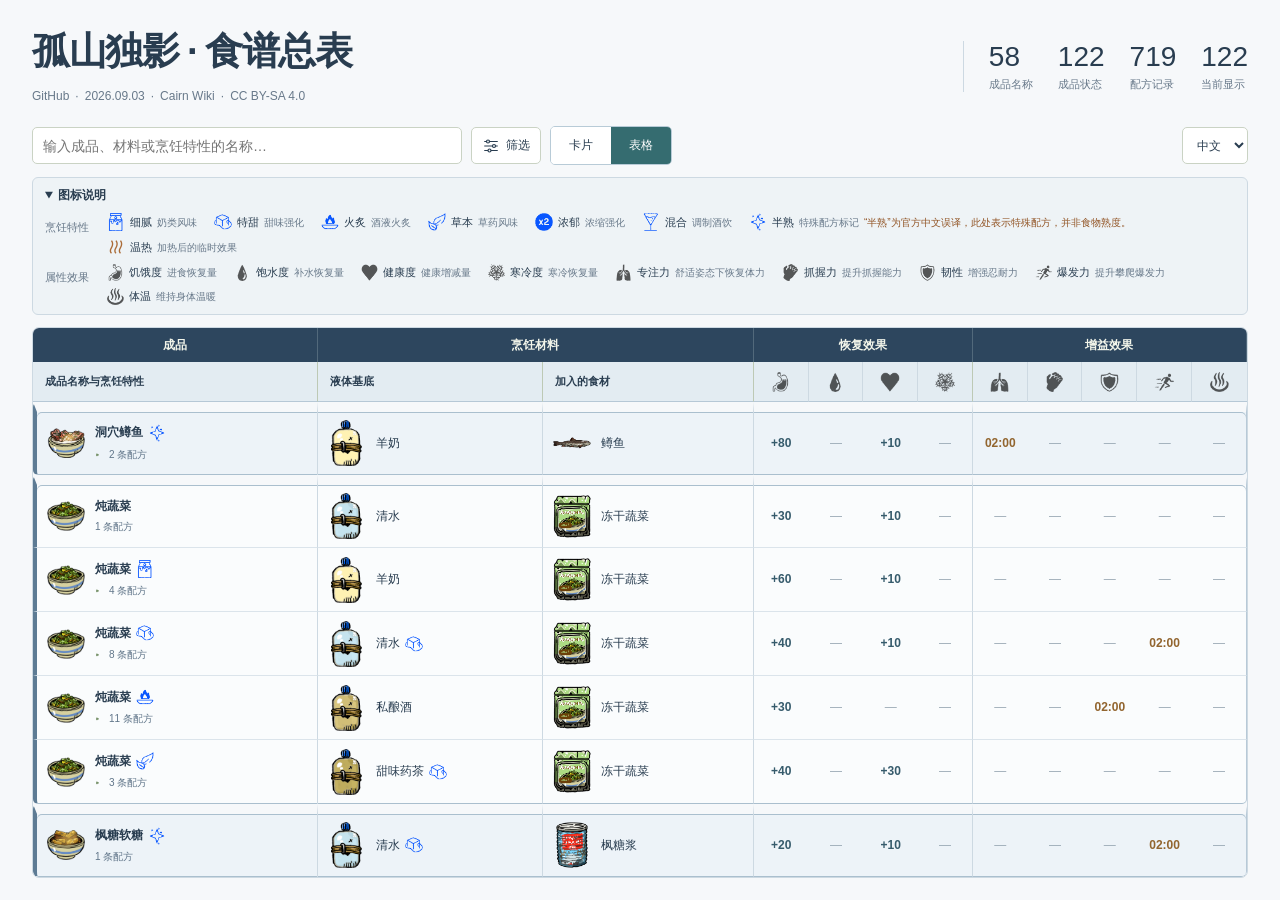
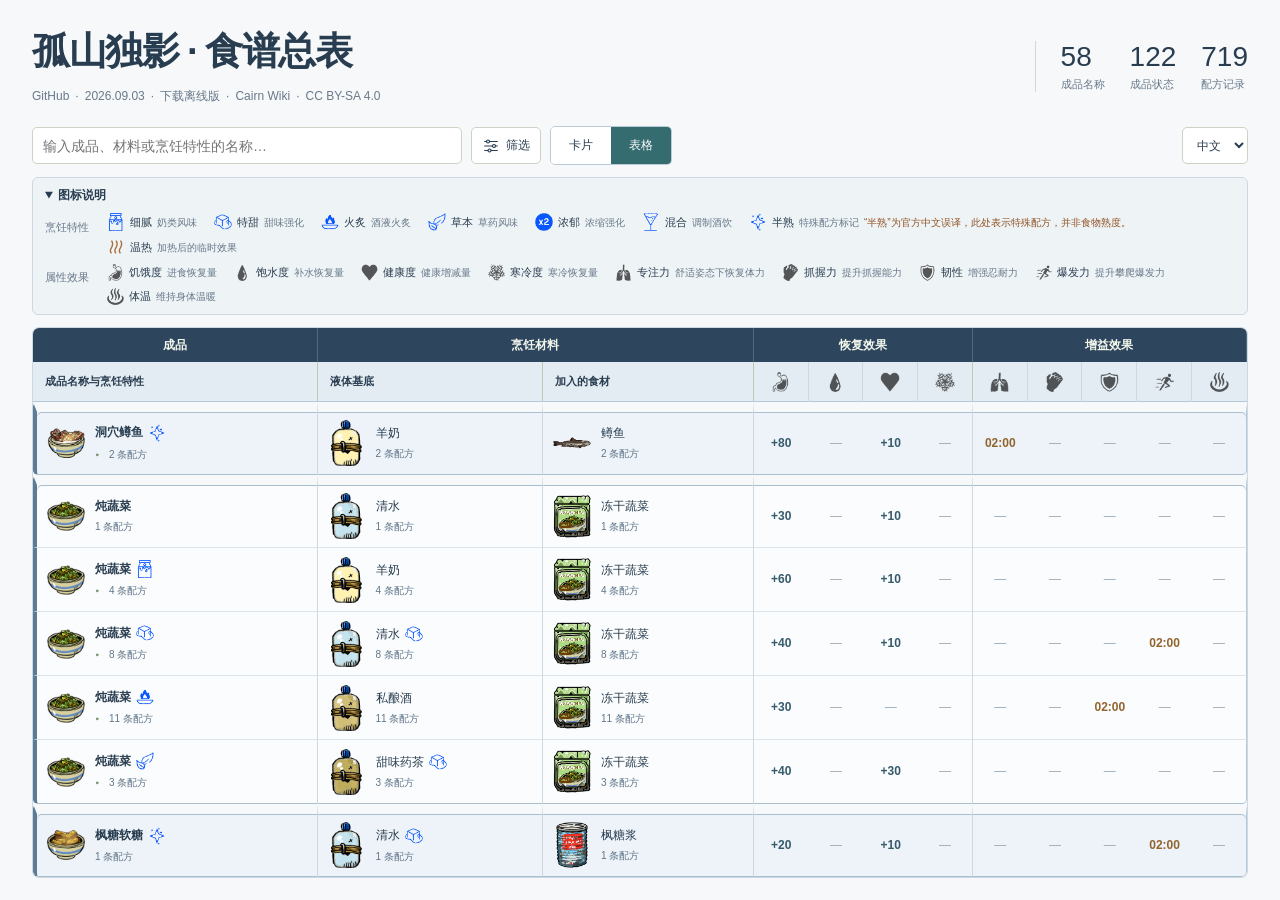
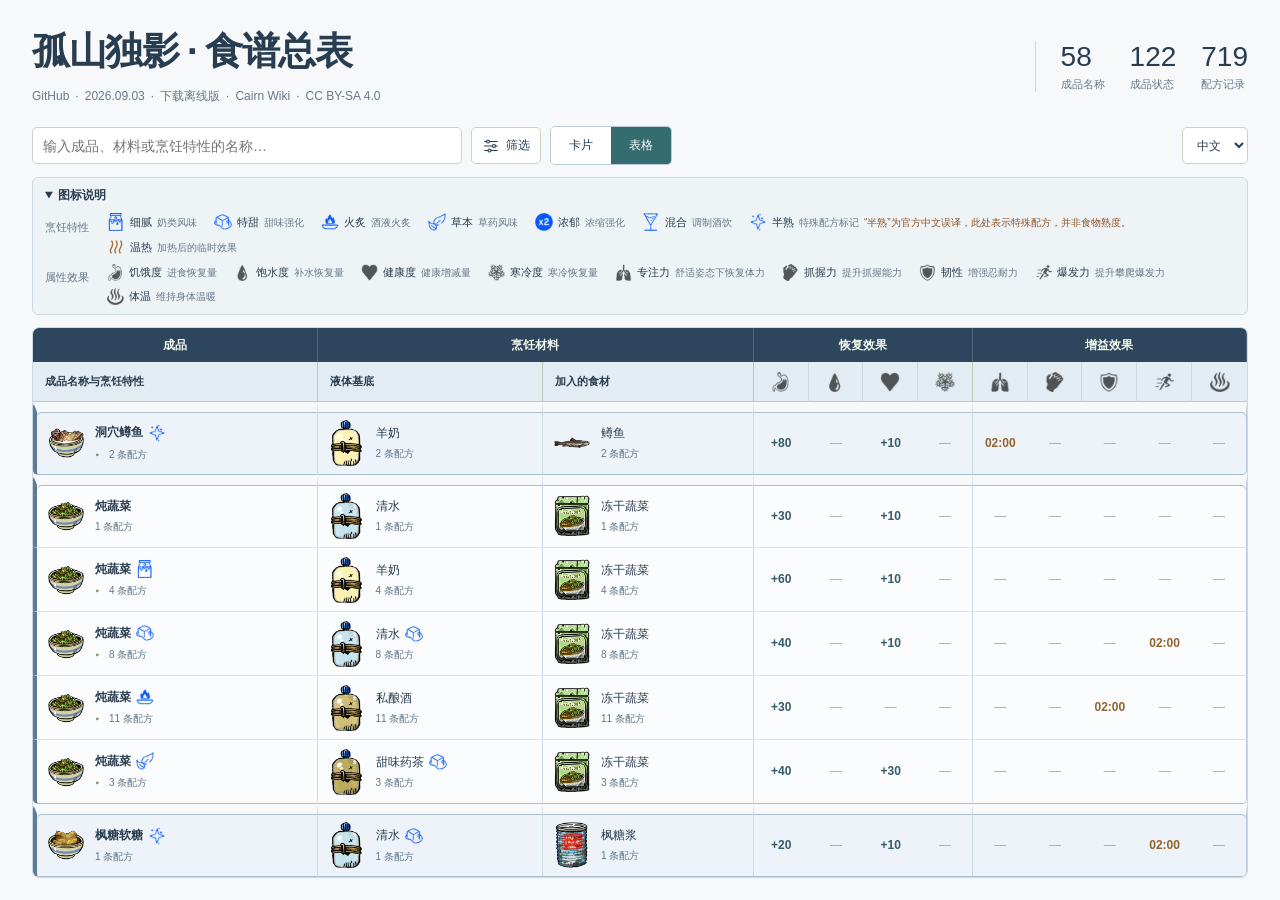
